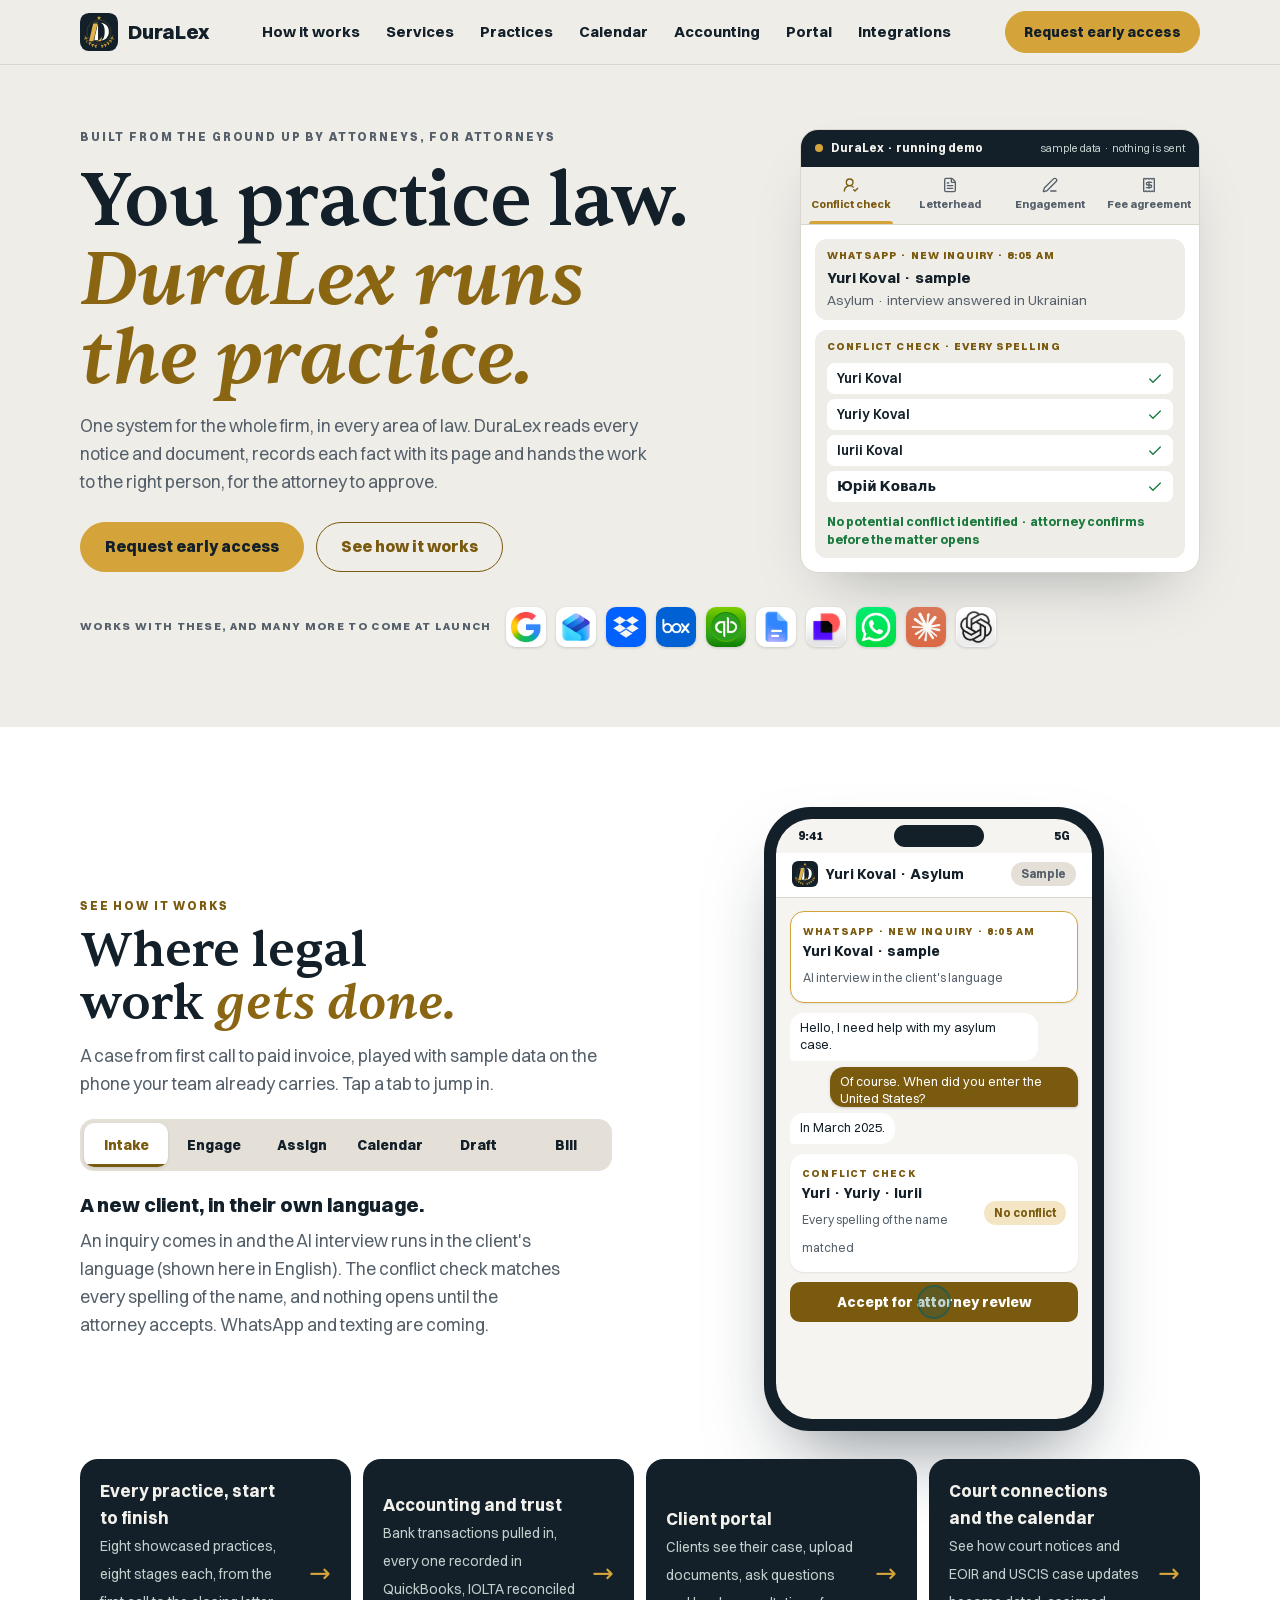
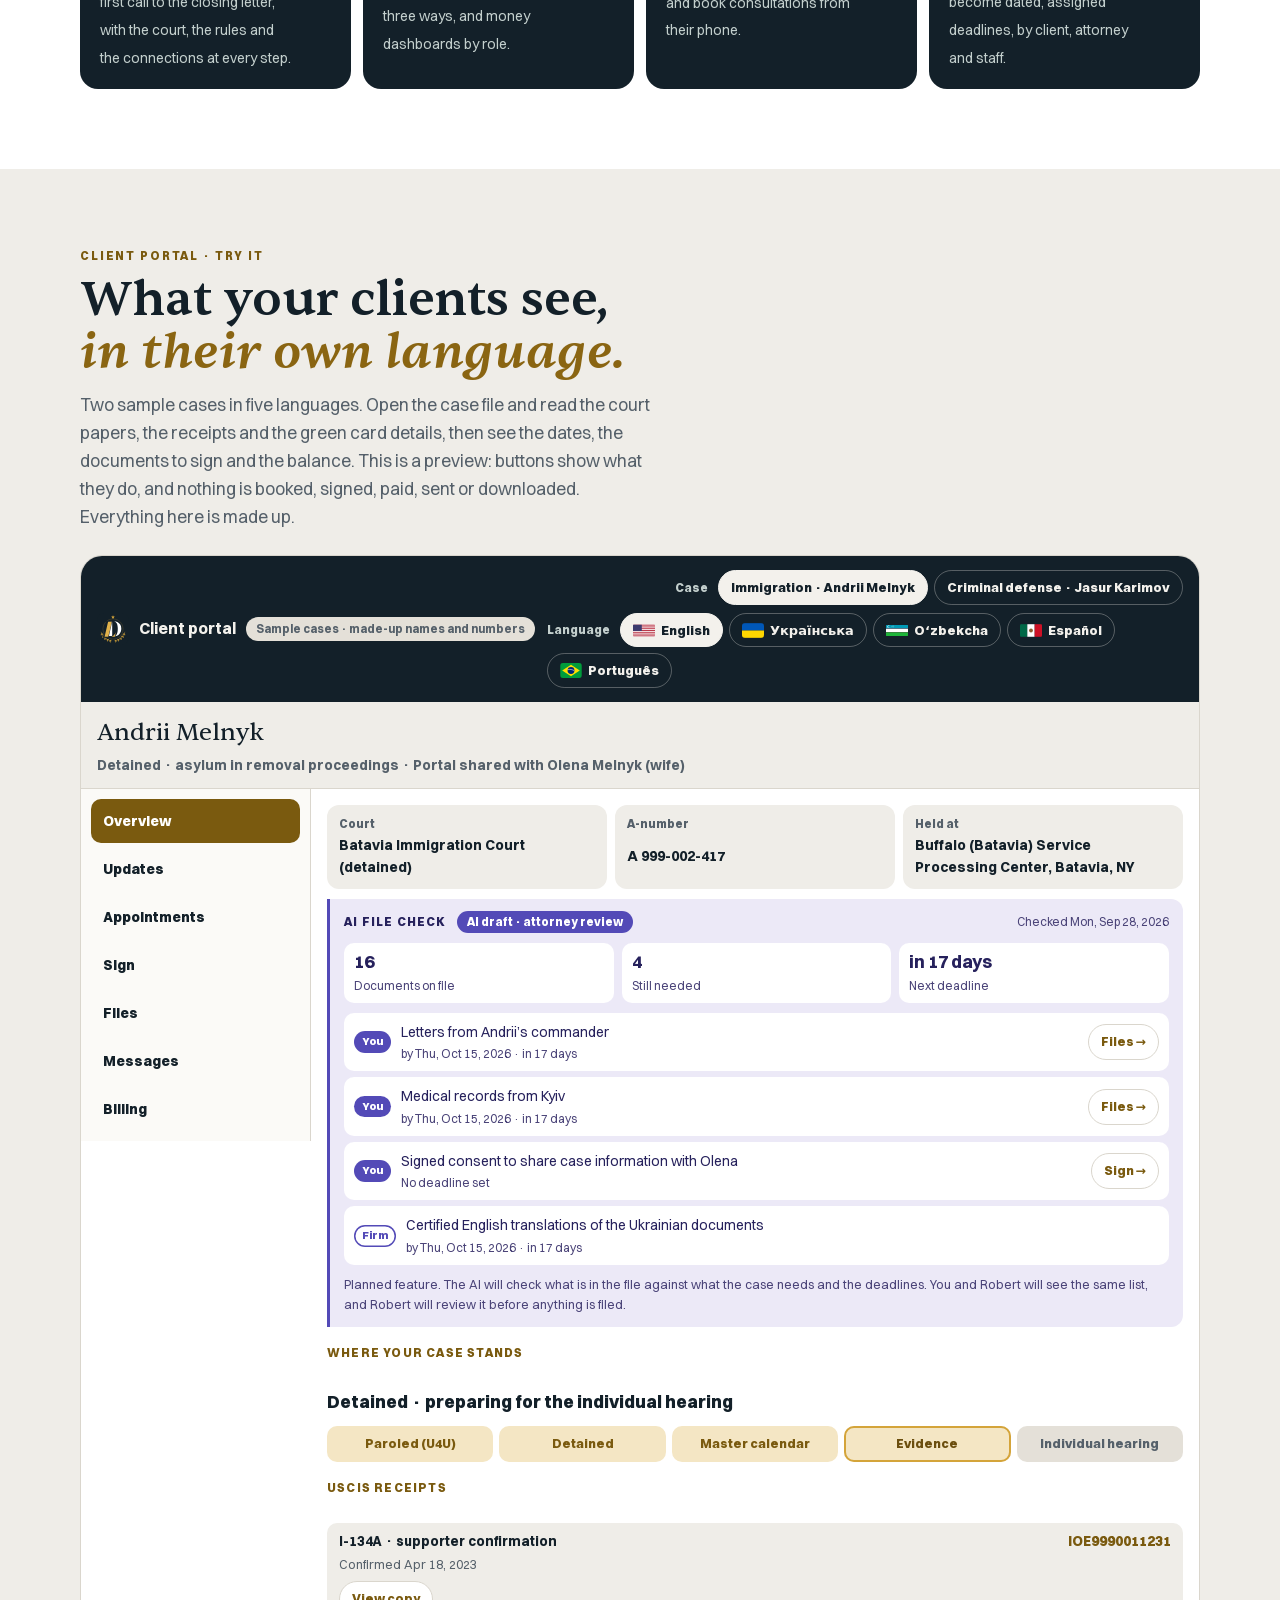
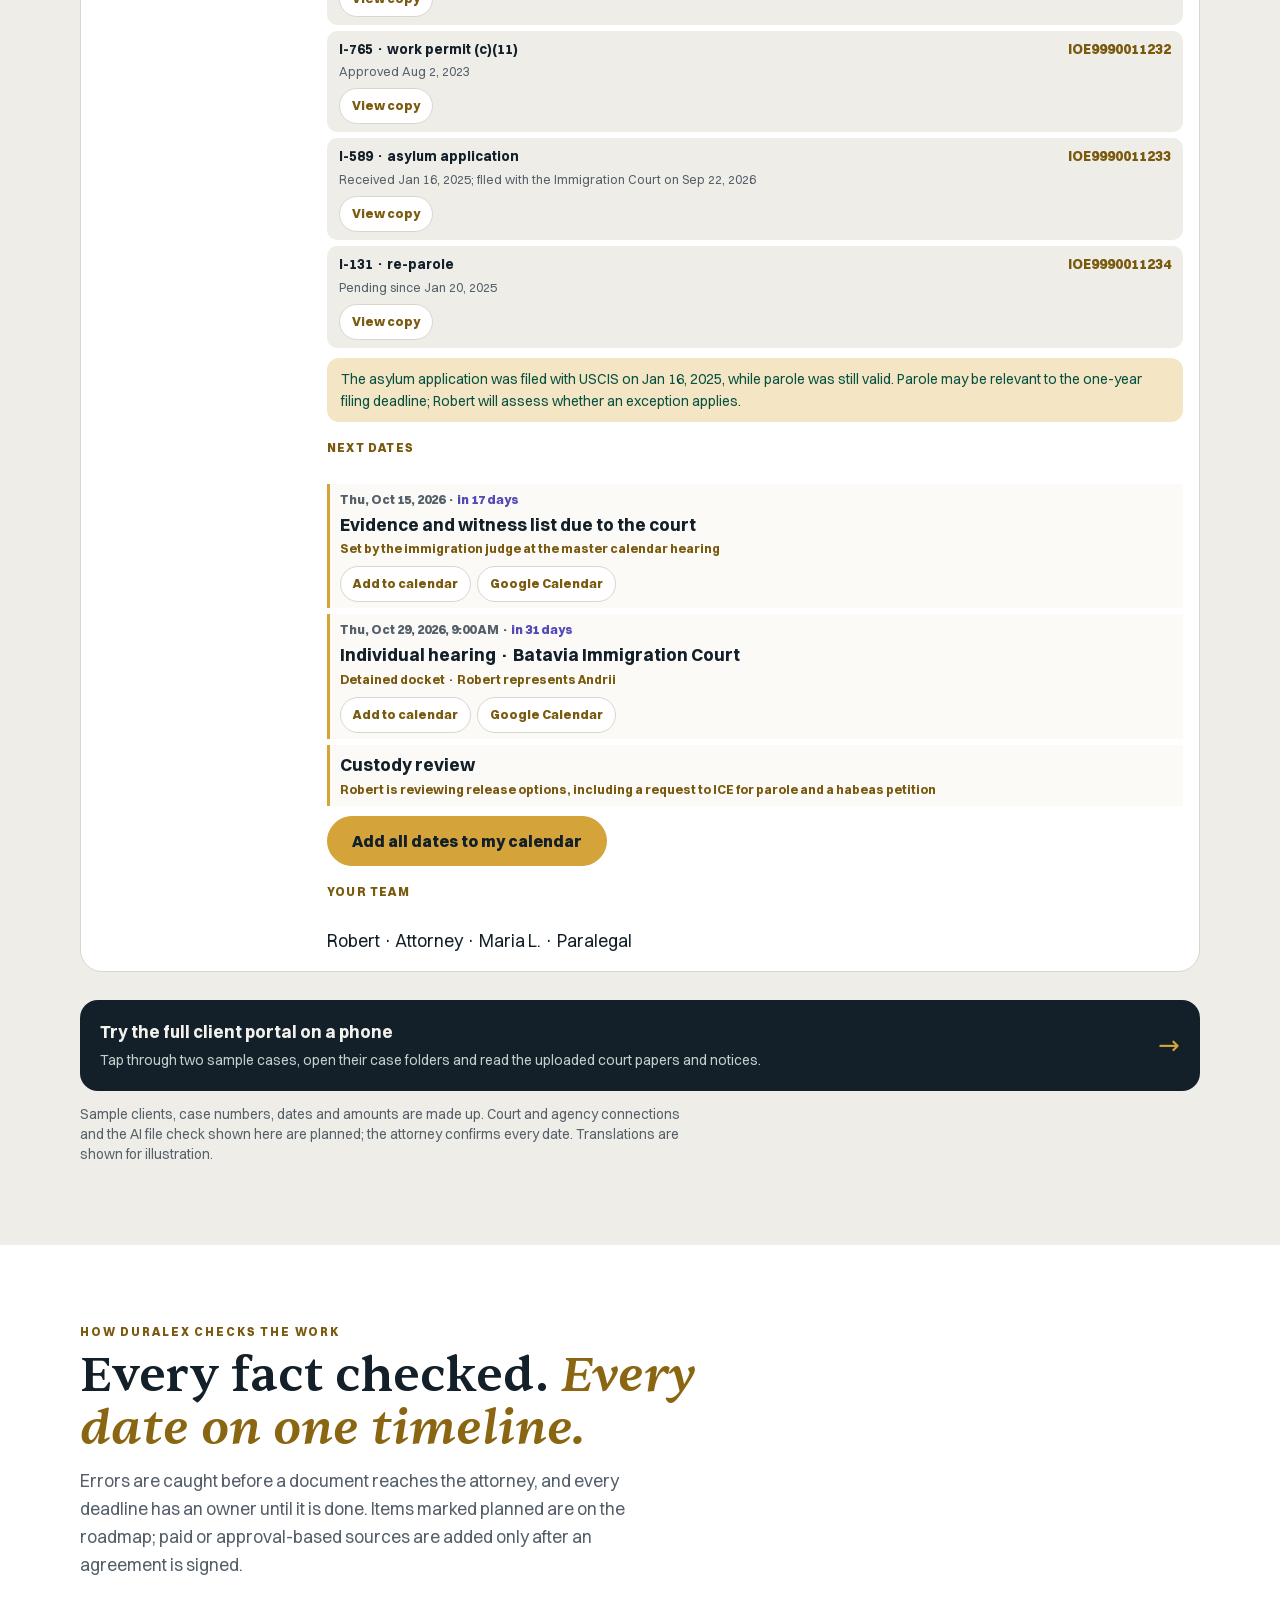
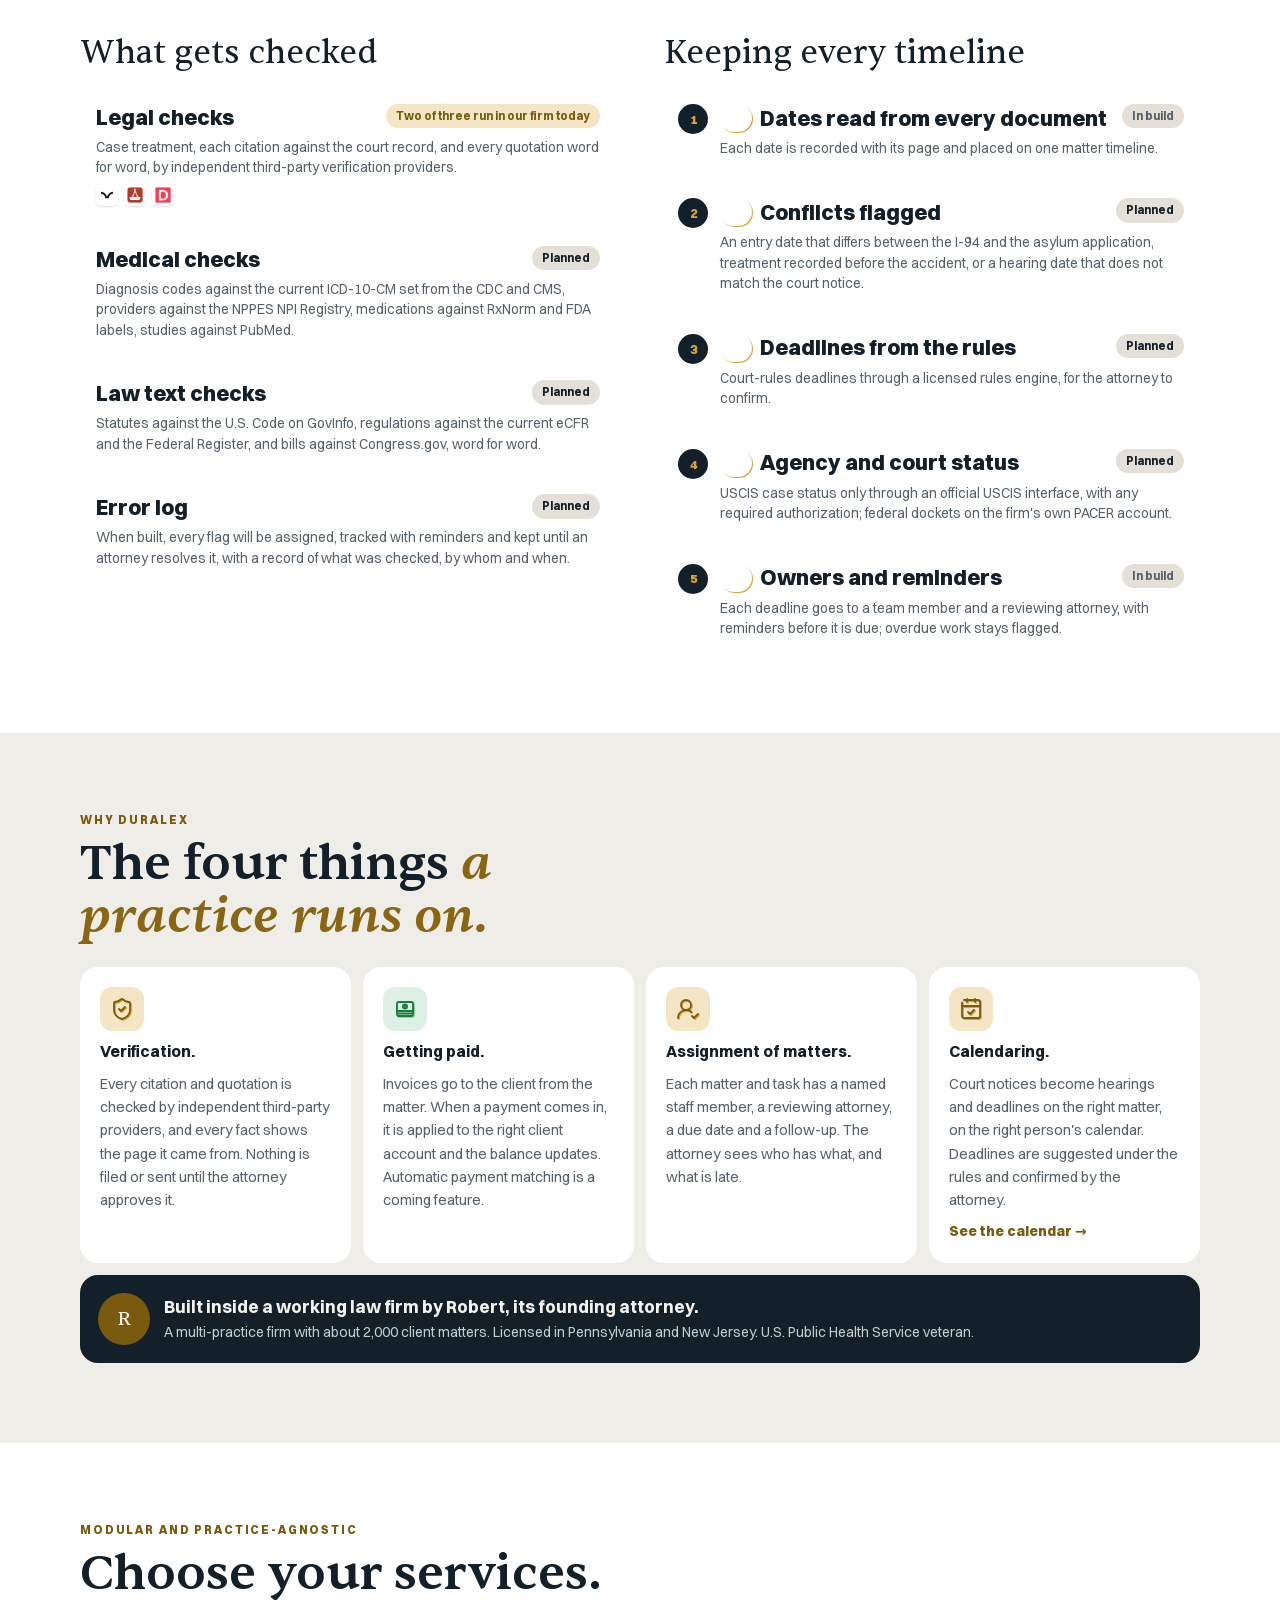
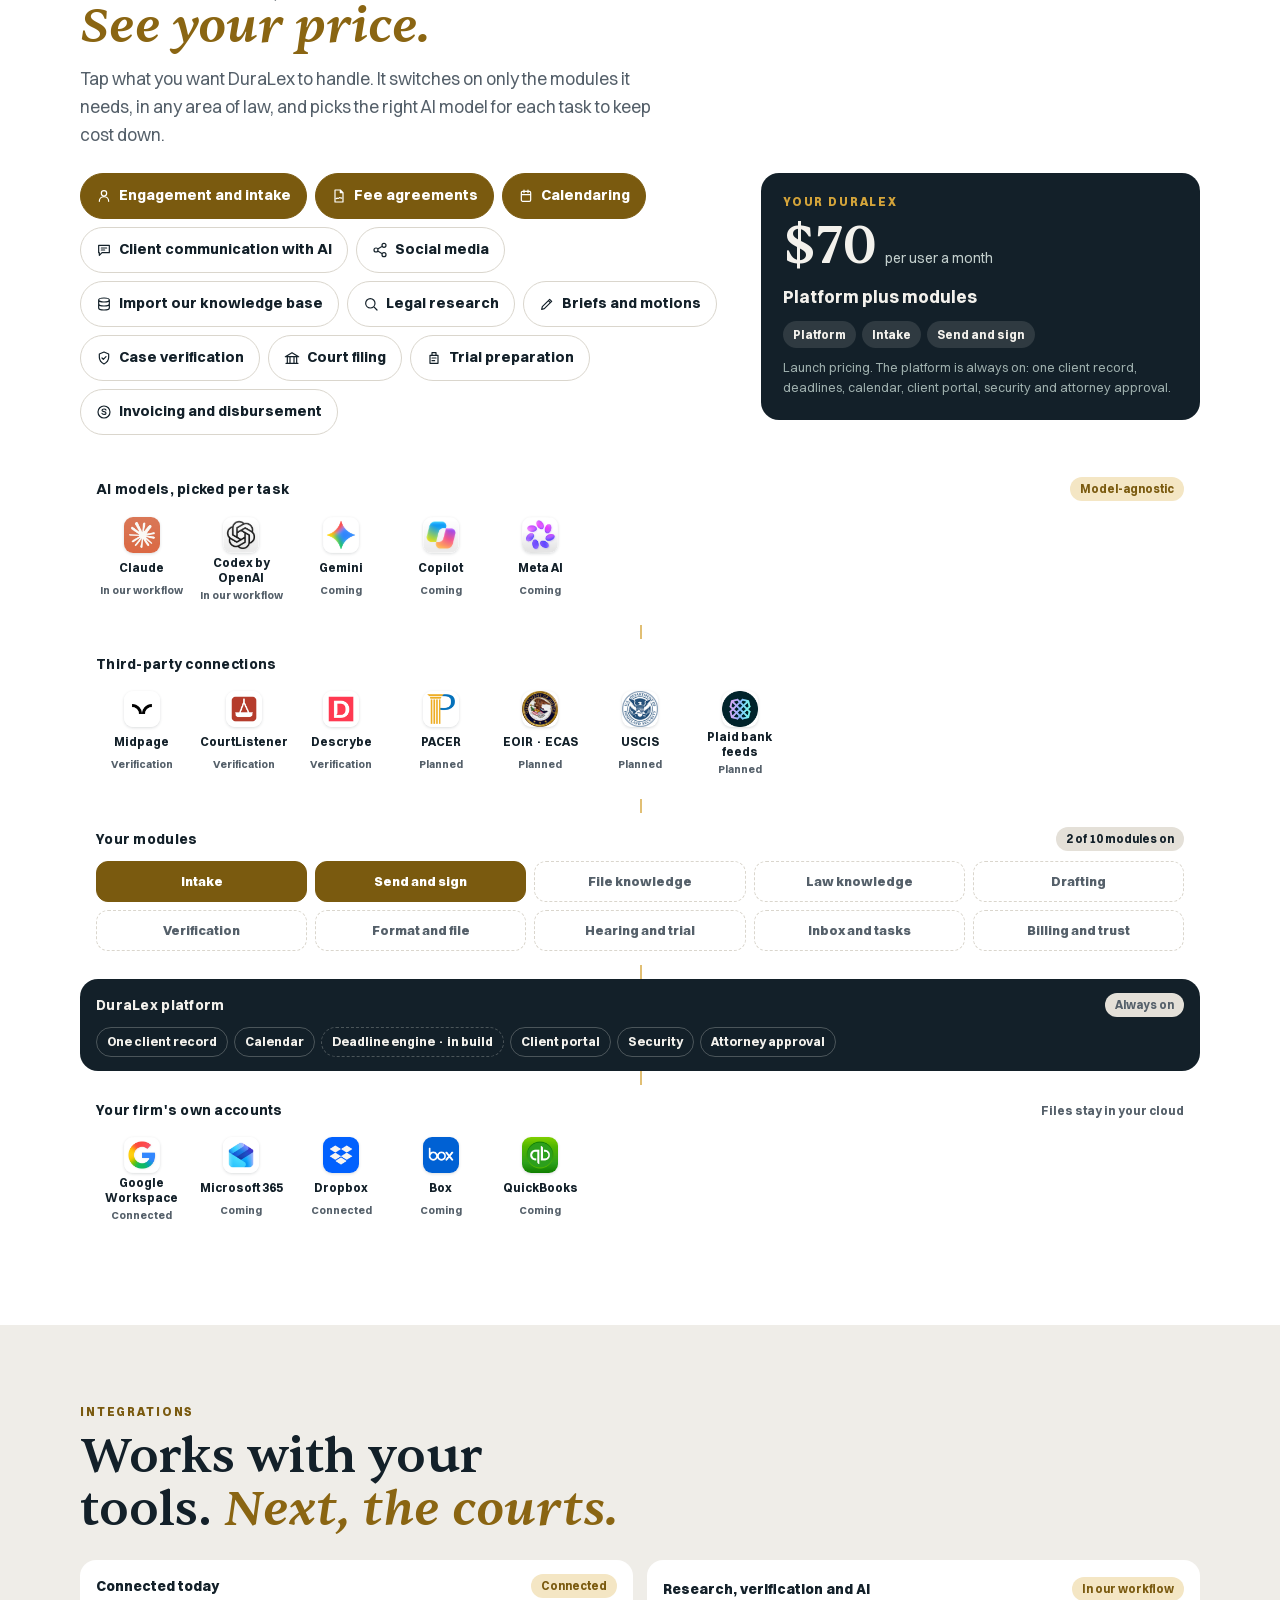
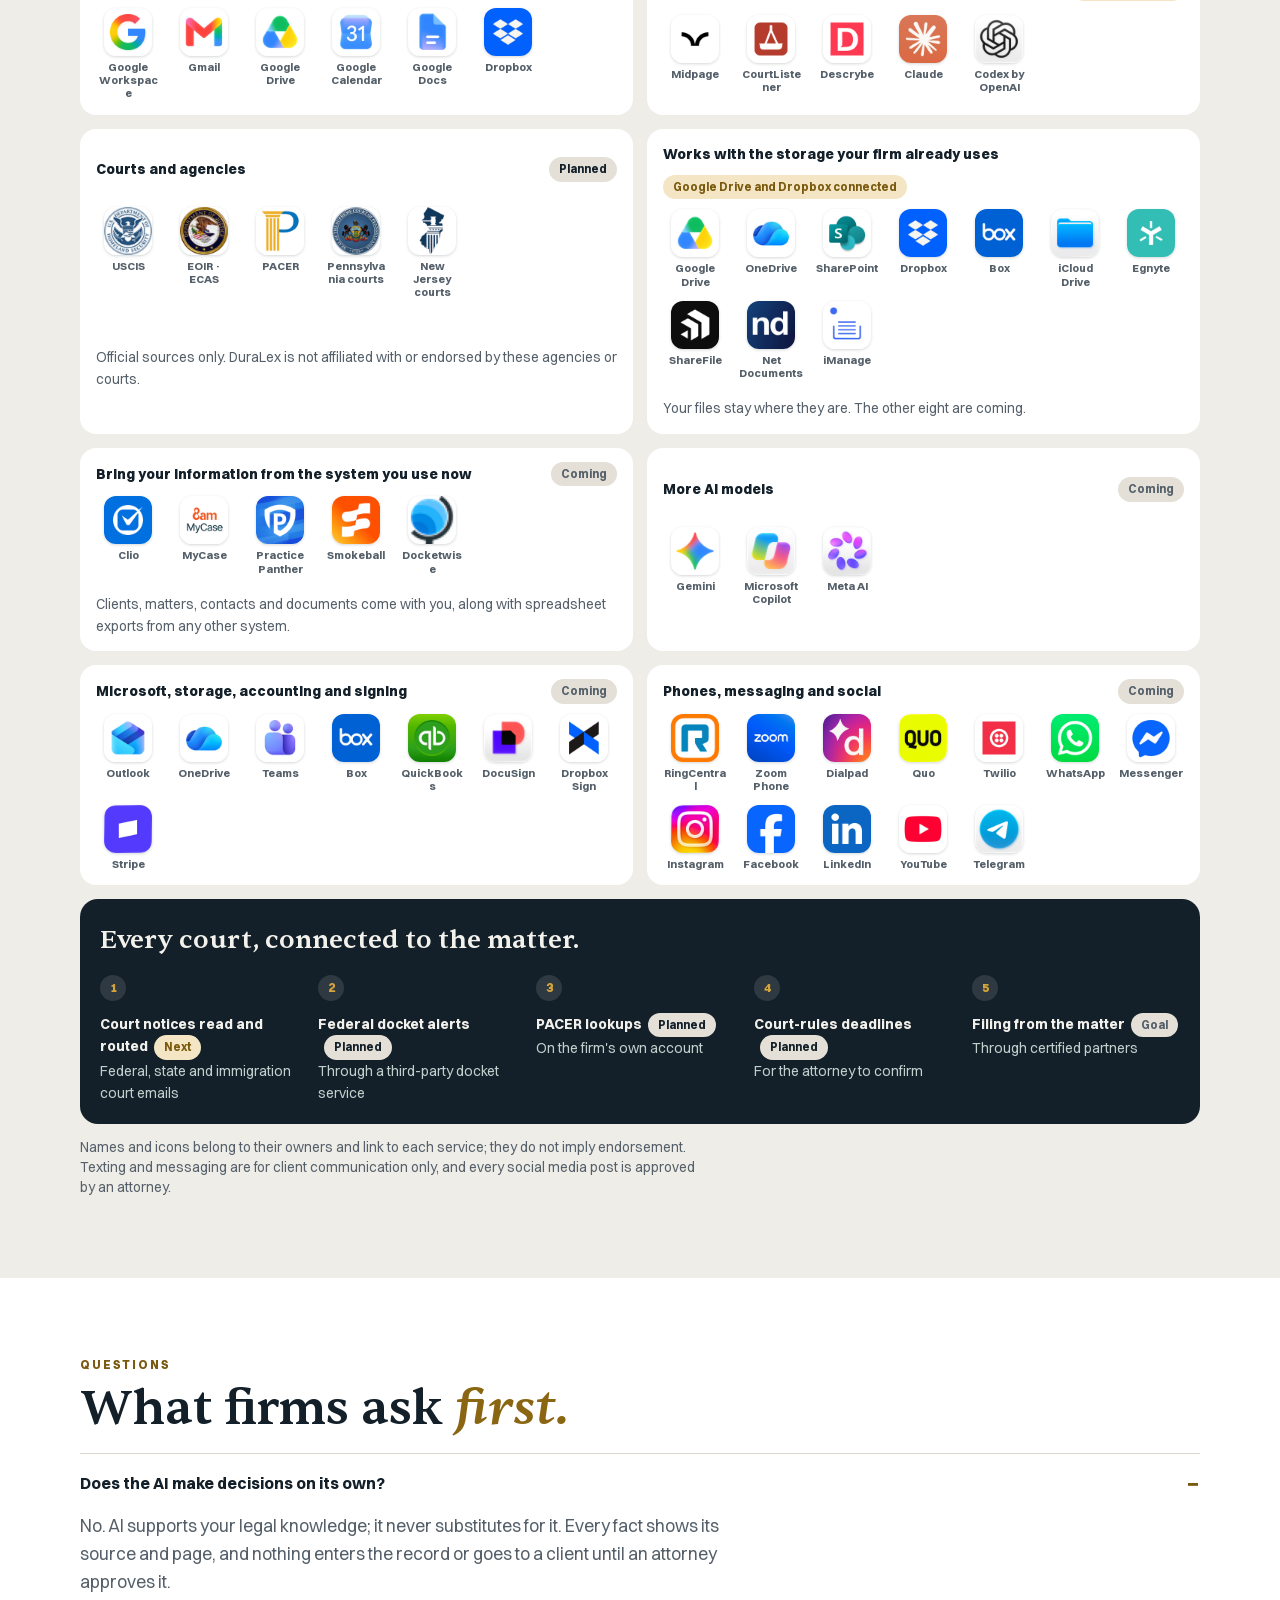
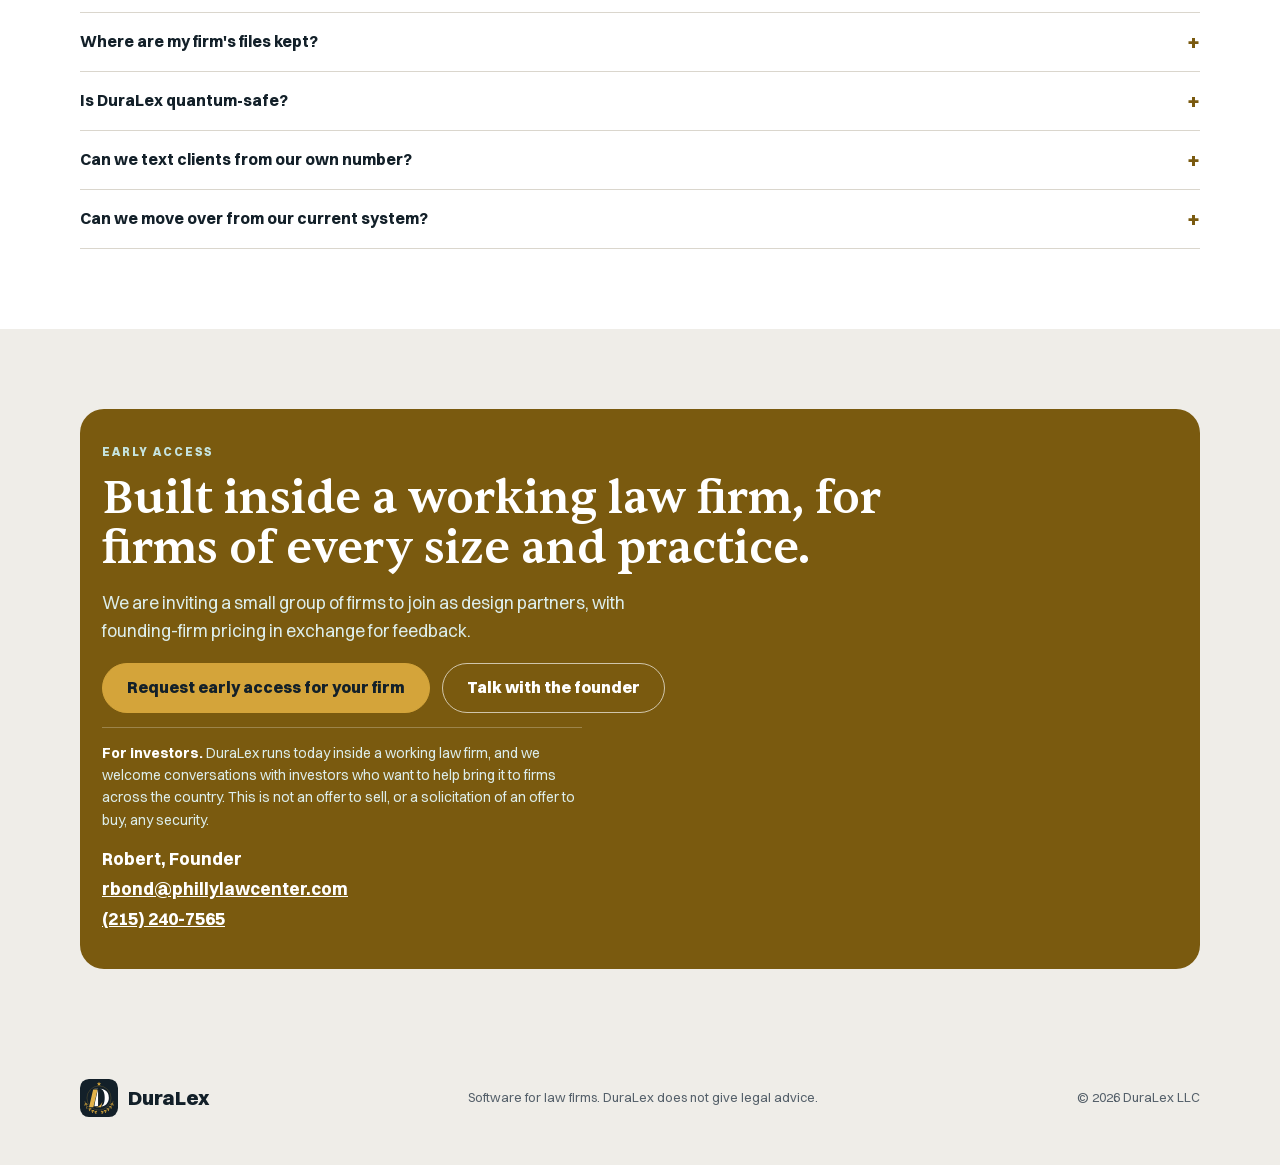
==== index.html @ d1c35690 "Hero demo on phones: full-width card under the buttons; touch-safe pause logic; stable stage height " ====
<!doctype html>
<html lang="en">
<head>
<meta charset="utf-8">
<meta name="viewport" content="width=device-width, initial-scale=1, viewport-fit=cover">
<title>DuraLex · Built by attorneys, for attorneys</title>
<meta name="description" content="DuraLex is a modular, practice-agnostic legal AI suite built from the ground up by attorneys. It reads every notice and document, records each fact with its page and hands the work to the right person, for the attorney to approve.">
<meta name="theme-color" content="#132029">
<meta name="referrer" content="strict-origin-when-cross-origin">
<meta http-equiv="Content-Security-Policy" content="default-src 'self'; base-uri 'self'; object-src 'none'; form-action 'self'; connect-src 'self'; img-src 'self' data:; font-src 'self'; style-src 'self' 'unsafe-inline'; script-src 'self' 'sha256-qOhFsq0QMV2REqNwk5hGH5bZE9SkX6gt6yeyKdYPv+U=' 'sha256-aorP5sosdQ5rgzO6qm4xQWhjtxThdFkmcvMQKpIMk5M='; media-src 'self'">
<link rel="icon" type="image/svg+xml" href="icons/duralex-mark.svg">
<link rel="apple-touch-icon" href="icons/apple-touch-icon.png">
<script>document.documentElement.classList.add("js")</script>
<link rel="stylesheet" href="/site.css">
<link rel="preload" href="/assets/fonts/Sentient-Variable.woff2" as="font" type="font/woff2" crossorigin>
</head>
<body>
<a class="skip" href="#top">Skip to content</a>
<header class="nav">
  <div class="wrap">
    <a class="brand" href="#top"><svg class="logo" aria-hidden="true" xmlns="http://www.w3.org/2000/svg" viewBox="0 0 64 64"><rect width="64" height="64" rx="15" fill="#132029"/><circle cx="32" cy="32" r="20.3" fill="none" stroke="#D4A43A" stroke-width=".6" opacity=".55"/><path d="M8.33 38.34 A24.5 24.5 0 0 0 27.75 56.13" fill="none" stroke="#D4A43A" stroke-width=".7" stroke-linecap="round"/><ellipse cx="11.01" cy="42.05" rx="2.1" ry=".85" transform="rotate(30.5 11.01 42.05)" fill="#D4A43A"/><ellipse cx="8.61" cy="42.99" rx="2.1" ry=".85" transform="rotate(106.5 8.61 42.99)" fill="#D4A43A"/><ellipse cx="13.81" cy="46.51" rx="2.1" ry=".85" transform="rotate(17.5 13.81 46.51)" fill="#D4A43A"/><ellipse cx="11.68" cy="47.97" rx="2.1" ry=".85" transform="rotate(93.5 11.68 47.97)" fill="#D4A43A"/><ellipse cx="17.54" cy="50.23" rx="2.1" ry=".85" transform="rotate(4.5 17.54 50.23)" fill="#D4A43A"/><ellipse cx="15.79" cy="52.13" rx="2.1" ry=".85" transform="rotate(80.5 15.79 52.13)" fill="#D4A43A"/><ellipse cx="22.01" cy="53.01" rx="2.1" ry=".85" transform="rotate(-8.5 22.01 53.01)" fill="#D4A43A"/><ellipse cx="20.74" cy="55.26" rx="2.1" ry=".85" transform="rotate(67.5 20.74 55.26)" fill="#D4A43A"/><ellipse cx="27.00" cy="54.72" rx="2.1" ry=".85" transform="rotate(-21.5 27.00 54.72)" fill="#D4A43A"/><ellipse cx="26.26" cy="57.20" rx="2.1" ry=".85" transform="rotate(54.5 26.26 57.20)" fill="#D4A43A"/><path d="M55.67 38.34 A24.5 24.5 0 0 1 36.25 56.13" fill="none" stroke="#D4A43A" stroke-width=".7" stroke-linecap="round"/><ellipse cx="55.39" cy="42.99" rx="2.1" ry=".85" transform="rotate(73.5 55.39 42.99)" fill="#D4A43A"/><ellipse cx="52.99" cy="42.05" rx="2.1" ry=".85" transform="rotate(149.5 52.99 42.05)" fill="#D4A43A"/><ellipse cx="52.32" cy="47.97" rx="2.1" ry=".85" transform="rotate(86.5 52.32 47.97)" fill="#D4A43A"/><ellipse cx="50.19" cy="46.51" rx="2.1" ry=".85" transform="rotate(162.5 50.19 46.51)" fill="#D4A43A"/><ellipse cx="48.21" cy="52.13" rx="2.1" ry=".85" transform="rotate(99.5 48.21 52.13)" fill="#D4A43A"/><ellipse cx="46.46" cy="50.23" rx="2.1" ry=".85" transform="rotate(175.5 46.46 50.23)" fill="#D4A43A"/><ellipse cx="43.26" cy="55.26" rx="2.1" ry=".85" transform="rotate(112.5 43.26 55.26)" fill="#D4A43A"/><ellipse cx="41.99" cy="53.01" rx="2.1" ry=".85" transform="rotate(188.5 41.99 53.01)" fill="#D4A43A"/><ellipse cx="37.74" cy="57.20" rx="2.1" ry=".85" transform="rotate(125.5 37.74 57.20)" fill="#D4A43A"/><ellipse cx="37.00" cy="54.72" rx="2.1" ry=".85" transform="rotate(201.5 37.00 54.72)" fill="#D4A43A"/><path d="M32 4.6l1.05 2.35 2.55.2-1.95 1.65.6 2.5L32 10l-2.25 1.3.6-2.5-1.95-1.65 2.55-.2z" fill="#D4A43A"/><g transform="translate(20.60 16.5)"><path d="M12.795696040868455 0.0Q17.549999999999997 0.0 20.953239436619718 1.8900000000000006Q24.35647887323944 3.780000000000001 26.17823943661972 7.16Q28.0 10.54 28.0 15.0Q28.0 18.35 26.91 21.1Q25.82 23.85 23.81 25.845Q21.799999999999997 27.84 19.004999999999995 28.92Q16.209999999999997 30.0 12.790000000000001 30.0H0.0V29.92H3.59V0.0799999999999983H0.0V0.0ZM9.8 29.92H12.790000000000001Q15.1 29.92 16.675 28.71Q18.25 27.5 19.2 25.415Q20.15 23.33 20.57 20.64Q20.99 17.95 20.99 14.99Q20.99 12.04 20.515 9.357210065645512Q20.04 6.674420131291026 19.049999999999997 4.587210065645513Q18.06 2.5 16.509999999999998 1.2899999999999991Q14.96 0.0799999999999983 12.790000000000001 0.0799999999999983H9.8Z" fill="#FFFFFF"/></g><g transform="translate(11.80 17.5)"><path d="M3.4 30.0 10.36 0.0H17.67357421875L10.713574218749999 30.0ZM0.0 30.0V29.92H13.74639892578125Q16.88639892578125 29.92 19.21219543457031 28.75Q21.537991943359376 27.58 23.15018737792969 25.56Q24.7623828125 23.54 25.78157958984375 21.0H25.86157958984375L23.78157958984375 30.0ZM6.760000000000001 0.0799999999999983V0.0H21.27357421875V0.0799999999999983Z" fill="#E2B24A" stroke="#132029" stroke-width="1.6" paint-order="stroke" stroke-linejoin="round"/></g></svg><b>DuraLex</b></a>
    <nav class="links" aria-label="Main"><a href="#how">How it works</a><a href="#services">Services</a><a href="/practices/">Practices</a><a href="/calendar/">Calendar</a><a href="/accounting/">Accounting</a><a href="/portal/">Portal</a><a href="#integrations">Integrations</a></nav>
    <a class="btn solid" href="#access">Request early access</a>
    <button class="menubtn" type="button" id="openMenu" aria-label="Open menu" aria-expanded="false" aria-controls="drawer"><svg width="20" height="20" viewBox="0 0 24 24" fill="none" stroke="currentColor" stroke-width="1.8" stroke-linecap="round" stroke-linejoin="round" aria-hidden="true"><path d="M4 5h16"/> <path d="M4 12h16"/> <path d="M4 19h16"/></svg></button>
  </div>
</header>
<div class="drawer" id="drawer" hidden>
  <div style="display:flex;justify-content:space-between;align-items:center"><span class="brand" style="color:var(--ondark)"><svg class="logo" aria-hidden="true" xmlns="http://www.w3.org/2000/svg" viewBox="0 0 64 64"><rect width="64" height="64" rx="15" fill="#132029"/><circle cx="32" cy="32" r="20.3" fill="none" stroke="#D4A43A" stroke-width=".6" opacity=".55"/><path d="M8.33 38.34 A24.5 24.5 0 0 0 27.75 56.13" fill="none" stroke="#D4A43A" stroke-width=".7" stroke-linecap="round"/><ellipse cx="11.01" cy="42.05" rx="2.1" ry=".85" transform="rotate(30.5 11.01 42.05)" fill="#D4A43A"/><ellipse cx="8.61" cy="42.99" rx="2.1" ry=".85" transform="rotate(106.5 8.61 42.99)" fill="#D4A43A"/><ellipse cx="13.81" cy="46.51" rx="2.1" ry=".85" transform="rotate(17.5 13.81 46.51)" fill="#D4A43A"/><ellipse cx="11.68" cy="47.97" rx="2.1" ry=".85" transform="rotate(93.5 11.68 47.97)" fill="#D4A43A"/><ellipse cx="17.54" cy="50.23" rx="2.1" ry=".85" transform="rotate(4.5 17.54 50.23)" fill="#D4A43A"/><ellipse cx="15.79" cy="52.13" rx="2.1" ry=".85" transform="rotate(80.5 15.79 52.13)" fill="#D4A43A"/><ellipse cx="22.01" cy="53.01" rx="2.1" ry=".85" transform="rotate(-8.5 22.01 53.01)" fill="#D4A43A"/><ellipse cx="20.74" cy="55.26" rx="2.1" ry=".85" transform="rotate(67.5 20.74 55.26)" fill="#D4A43A"/><ellipse cx="27.00" cy="54.72" rx="2.1" ry=".85" transform="rotate(-21.5 27.00 54.72)" fill="#D4A43A"/><ellipse cx="26.26" cy="57.20" rx="2.1" ry=".85" transform="rotate(54.5 26.26 57.20)" fill="#D4A43A"/><path d="M55.67 38.34 A24.5 24.5 0 0 1 36.25 56.13" fill="none" stroke="#D4A43A" stroke-width=".7" stroke-linecap="round"/><ellipse cx="55.39" cy="42.99" rx="2.1" ry=".85" transform="rotate(73.5 55.39 42.99)" fill="#D4A43A"/><ellipse cx="52.99" cy="42.05" rx="2.1" ry=".85" transform="rotate(149.5 52.99 42.05)" fill="#D4A43A"/><ellipse cx="52.32" cy="47.97" rx="2.1" ry=".85" transform="rotate(86.5 52.32 47.97)" fill="#D4A43A"/><ellipse cx="50.19" cy="46.51" rx="2.1" ry=".85" transform="rotate(162.5 50.19 46.51)" fill="#D4A43A"/><ellipse cx="48.21" cy="52.13" rx="2.1" ry=".85" transform="rotate(99.5 48.21 52.13)" fill="#D4A43A"/><ellipse cx="46.46" cy="50.23" rx="2.1" ry=".85" transform="rotate(175.5 46.46 50.23)" fill="#D4A43A"/><ellipse cx="43.26" cy="55.26" rx="2.1" ry=".85" transform="rotate(112.5 43.26 55.26)" fill="#D4A43A"/><ellipse cx="41.99" cy="53.01" rx="2.1" ry=".85" transform="rotate(188.5 41.99 53.01)" fill="#D4A43A"/><ellipse cx="37.74" cy="57.20" rx="2.1" ry=".85" transform="rotate(125.5 37.74 57.20)" fill="#D4A43A"/><ellipse cx="37.00" cy="54.72" rx="2.1" ry=".85" transform="rotate(201.5 37.00 54.72)" fill="#D4A43A"/><path d="M32 4.6l1.05 2.35 2.55.2-1.95 1.65.6 2.5L32 10l-2.25 1.3.6-2.5-1.95-1.65 2.55-.2z" fill="#D4A43A"/><g transform="translate(20.60 16.5)"><path d="M12.795696040868455 0.0Q17.549999999999997 0.0 20.953239436619718 1.8900000000000006Q24.35647887323944 3.780000000000001 26.17823943661972 7.16Q28.0 10.54 28.0 15.0Q28.0 18.35 26.91 21.1Q25.82 23.85 23.81 25.845Q21.799999999999997 27.84 19.004999999999995 28.92Q16.209999999999997 30.0 12.790000000000001 30.0H0.0V29.92H3.59V0.0799999999999983H0.0V0.0ZM9.8 29.92H12.790000000000001Q15.1 29.92 16.675 28.71Q18.25 27.5 19.2 25.415Q20.15 23.33 20.57 20.64Q20.99 17.95 20.99 14.99Q20.99 12.04 20.515 9.357210065645512Q20.04 6.674420131291026 19.049999999999997 4.587210065645513Q18.06 2.5 16.509999999999998 1.2899999999999991Q14.96 0.0799999999999983 12.790000000000001 0.0799999999999983H9.8Z" fill="#FFFFFF"/></g><g transform="translate(11.80 17.5)"><path d="M3.4 30.0 10.36 0.0H17.67357421875L10.713574218749999 30.0ZM0.0 30.0V29.92H13.74639892578125Q16.88639892578125 29.92 19.21219543457031 28.75Q21.537991943359376 27.58 23.15018737792969 25.56Q24.7623828125 23.54 25.78157958984375 21.0H25.86157958984375L23.78157958984375 30.0ZM6.760000000000001 0.0799999999999983V0.0H21.27357421875V0.0799999999999983Z" fill="#E2B24A" stroke="#132029" stroke-width="1.6" paint-order="stroke" stroke-linejoin="round"/></g></svg><b>DuraLex</b></span><button class="menubtn" type="button" id="closeMenu" aria-label="Close menu" style="background:transparent;color:var(--ondark);border-color:rgba(243,241,236,.3)"><svg width="20" height="20" viewBox="0 0 24 24" fill="none" stroke="currentColor" stroke-width="1.8" stroke-linecap="round" stroke-linejoin="round" aria-hidden="true"><path d="M18 6 6 18"/> <path d="m6 6 12 12"/></svg></button></div>
  <nav aria-label="Menu"><a href="#how">How it works</a><a href="#services">Services</a><a href="/practices/">Practices</a><a href="#why">Why DuraLex</a><a href="/calendar/">Calendar</a><a href="/accounting/">Accounting</a><a href="/portal/">Client portal</a><a href="#integrations">Integrations</a><a href="#faq">Questions</a><a href="#access">For investors</a></nav>
  <a class="btn" href="#access" style="background:var(--gold);border-color:var(--gold);color:var(--navy)">Request early access</a>
</div>

<main id="top">
<section class="hero">
  <div class="wrap">
    <div class="eyebrow" style="color:var(--muted)">Built from the ground up by attorneys, for attorneys</div>
    <h1>You practice law. <em>DuraLex runs the practice.</em></h1>
    <p class="sub">One system for the whole firm, in every area of law. DuraLex reads every notice and document, records each fact with its page and hands the work to the right person, for the attorney to approve.</p>
    <div class="ctas"><a class="btn solid" href="#access">Request early access</a><a class="btn line" href="#how">See how it works</a></div>
    <aside class="hero-demo" id="heroDemo" data-stage="0" aria-label="Running demonstration with sample data">
      <div class="hd-bar"><span class="hd-dot"></span><b>DuraLex · running demo</b><span class="hd-note">sample data · nothing is sent</span></div>
      <div class="hd-tabs" role="tablist" aria-label="Demo stages">
        <button type="button" role="tab" id="hdTab0" aria-selected="true" aria-controls="hdPane0" data-s="0"><svg class="" viewBox="0 0 24 24" width="16" height="16" fill="none" stroke="currentColor" stroke-width="2" stroke-linecap="round" stroke-linejoin="round" aria-hidden="true"><path d="M2 21a8 8 0 0 1 13.292-6"/> <circle cx="10" cy="8" r="5"/> <path d="m16 19 2 2 4-4"/></svg><span>Conflict check</span><i class="hd-prog"></i></button>
        <button type="button" role="tab" id="hdTab1" aria-selected="false" aria-controls="hdPane1" data-s="1" tabindex="-1"><svg class="" viewBox="0 0 24 24" width="16" height="16" fill="none" stroke="currentColor" stroke-width="2" stroke-linecap="round" stroke-linejoin="round" aria-hidden="true"><path d="M6 22a2 2 0 0 1-2-2V4a2 2 0 0 1 2-2h8a2.4 2.4 0 0 1 1.704.706l3.588 3.588A2.4 2.4 0 0 1 20 8v12a2 2 0 0 1-2 2z"/> <path d="M14 2v5a1 1 0 0 0 1 1h5"/> <path d="M10 9H8"/> <path d="M16 13H8"/> <path d="M16 17H8"/></svg><span>Letterhead</span><i class="hd-prog"></i></button>
        <button type="button" role="tab" id="hdTab2" aria-selected="false" aria-controls="hdPane2" data-s="2" tabindex="-1"><svg class="" viewBox="0 0 24 24" width="16" height="16" fill="none" stroke="currentColor" stroke-width="2" stroke-linecap="round" stroke-linejoin="round" aria-hidden="true"><path d="M13 21h8"/> <path d="M21.174 6.812a1 1 0 0 0-3.986-3.987L3.842 16.174a2 2 0 0 0-.5.83l-1.321 4.352a.5.5 0 0 0 .623.622l4.353-1.32a2 2 0 0 0 .83-.497z"/></svg><span>Engagement</span><i class="hd-prog"></i></button>
        <button type="button" role="tab" id="hdTab3" aria-selected="false" aria-controls="hdPane3" data-s="3" tabindex="-1"><svg class="" viewBox="0 0 24 24" width="16" height="16" fill="none" stroke="currentColor" stroke-width="2" stroke-linecap="round" stroke-linejoin="round" aria-hidden="true"><path d="M12 17V7"/> <path d="M16 8h-6a2 2 0 0 0 0 4h4a2 2 0 0 1 0 4H8"/> <path d="M4 3a1 1 0 0 1 1-1 1.3 1.3 0 0 1 .7.2l.933.6a1.3 1.3 0 0 0 1.4 0l.934-.6a1.3 1.3 0 0 1 1.4 0l.933.6a1.3 1.3 0 0 0 1.4 0l.933-.6a1.3 1.3 0 0 1 1.4 0l.934.6a1.3 1.3 0 0 0 1.4 0l.933-.6A1.3 1.3 0 0 1 19 2a1 1 0 0 1 1 1v18a1 1 0 0 1-1 1 1.3 1.3 0 0 1-.7-.2l-.933-.6a1.3 1.3 0 0 0-1.4 0l-.934.6a1.3 1.3 0 0 1-1.4 0l-.933-.6a1.3 1.3 0 0 0-1.4 0l-.933.6a1.3 1.3 0 0 1-1.4 0l-.934-.6a1.3 1.3 0 0 0-1.4 0l-.933.6a1.3 1.3 0 0 1-.7.2 1 1 0 0 1-1-1z"/></svg><span>Fee agreement</span><i class="hd-prog"></i></button>
      </div>
      <div class="hd-stage">
        <div class="hd-pane on" id="hdPane0" role="tabpanel" aria-labelledby="hdTab0">
          <div class="hd-card"><small>WhatsApp · new inquiry · 8:05 AM</small><b>Yuri Koval · sample</b><span>Asylum · interview answered in Ukrainian</span></div>
          <div class="hd-card"><small>Conflict check · every spelling</small>
            <ul class="hd-list"><li style="--i:0"><span>Yuri Koval</span><svg class="hk" viewBox="0 0 24 24" width="16" height="16" fill="none" stroke="currentColor" stroke-width="2" stroke-linecap="round" stroke-linejoin="round" aria-hidden="true"><path d="M20 6 9 17l-5-5"/></svg></li><li style="--i:1"><span>Yuriy Koval</span><svg class="hk" viewBox="0 0 24 24" width="16" height="16" fill="none" stroke="currentColor" stroke-width="2" stroke-linecap="round" stroke-linejoin="round" aria-hidden="true"><path d="M20 6 9 17l-5-5"/></svg></li><li style="--i:2"><span>Iurii Koval</span><svg class="hk" viewBox="0 0 24 24" width="16" height="16" fill="none" stroke="currentColor" stroke-width="2" stroke-linecap="round" stroke-linejoin="round" aria-hidden="true"><path d="M20 6 9 17l-5-5"/></svg></li><li style="--i:3"><span lang="uk">Юрій Коваль</span><svg class="hk" viewBox="0 0 24 24" width="16" height="16" fill="none" stroke="currentColor" stroke-width="2" stroke-linecap="round" stroke-linejoin="round" aria-hidden="true"><path d="M20 6 9 17l-5-5"/></svg></li></ul>
            <em class="hd-result">No potential conflict identified · attorney confirms before the matter opens</em></div>
        </div>
        <div class="hd-pane" id="hdPane1" role="tabpanel" aria-labelledby="hdTab1" hidden>
          <div class="hd-sheet"><img src="/letterhead.jpg" alt="" width="1778" height="319"><div class="hd-lines"><i style="--i:0;--w:38%"></i><i style="--i:1;--w:92%"></i><i style="--i:2;--w:86%"></i><i style="--i:3;--w:74%"></i><i style="--i:4;--w:88%"></i><i style="--i:5;--w:52%"></i></div><span class="hd-stamp">Drafted on the firm's own letterhead</span></div>
        </div>
        <div class="hd-pane" id="hdPane2" role="tabpanel" aria-labelledby="hdTab2" hidden>
          <div class="hd-sheet doc"><b>Engagement Agreement</b><div class="hd-lines"><i style="--i:0;--w:96%"></i><i style="--i:1;--w:90%"></i><i style="--i:2;--w:94%"></i><i style="--i:3;--w:88%"></i><i style="--i:4;--w:60%"></i></div>
            <svg class="hd-sig" viewBox="0 0 160 40" aria-hidden="true"><path d="M4 30c10-22 18-22 22-6 3 12 8 12 14-2 4-10 8-10 12 2 3 10 8 10 14-4 5-12 10-12 14 0 3 8 7 8 12 0 5-10 12-10 18 0 4 6 10 6 16-2" fill="none" stroke="#132029" stroke-width="1.8" stroke-linecap="round"/></svg>
            <span class="hd-stamp">Signed by the client · Google Docs eSignature in our firm’s workflow</span></div>
        </div>
        <div class="hd-pane" id="hdPane3" role="tabpanel" aria-labelledby="hdTab3" hidden>
          <div class="hd-card"><small>Fee agreement · flat fee</small>
            <table class="hd-fee"><tr style="--i:0"><td>Flat fee</td><td><span class="hd-num" data-n="3500">$0</span></td></tr><tr style="--i:1"><td>Deposit to trust (IOLTA)</td><td><span class="hd-num" data-n="1250">$0</span></td></tr><tr style="--i:2"><td>Two installments of</td><td><span class="hd-num" data-n="1125">$0</span></td></tr></table>
            <em class="hd-result">Sample deposit record · trust-ledger integration planned · the invoice goes out from the matter</em></div>
        </div>
      </div>
    </aside>
    <div class="works"><span>Works with these, and many more to come at launch</span><div class="strip"><img class="ai" src="icons/google.png" alt="Google" title="Google" width="40" height="40"><img class="ai" src="icons/outlook.png" alt="Microsoft Outlook" title="Microsoft Outlook" width="40" height="40"><img class="ai" src="icons/dropbox.png" alt="Dropbox" title="Dropbox" width="40" height="40"><img class="ai" src="icons/box.png" alt="Box" title="Box" width="40" height="40"><img class="ai" src="icons/quickbooks.png" alt="QuickBooks" title="QuickBooks" width="40" height="40"><img class="ai" src="icons/gdocs.png" alt="Google Docs" title="Google Docs" width="40" height="40"><img class="ai" src="icons/docusign.png" alt="DocuSign" title="DocuSign" width="40" height="40"><img class="ai" src="icons/whatsapp.png" alt="WhatsApp" title="WhatsApp" width="40" height="40"><img class="ai" src="icons/claude.png" alt="Claude" title="Claude" width="40" height="40"><img class="ai" src="icons/chatgpt.png" alt="OpenAI" title="OpenAI" width="40" height="40"></div></div>
  </div>
</section>

<section id="how" class="white">
  <div class="wrap how">
    <div class="reveal">
      <div class="eyebrow">See how it works</div>
      <h2 class="h2">Where legal work <em>gets done.</em></h2>
      <p class="sub">A case from first call to paid invoice, played with sample data on the phone your team already carries. Tap a tab to jump in.</p>
      <div class="seg" role="tablist" aria-label="Demonstrations">
        <button id="demo-tab-0" role="tab" type="button" aria-selected="true" aria-controls="demo-panel-0" tabindex="0" data-i="0">Intake<i class="bar"></i></button>
        <button id="demo-tab-1" role="tab" type="button" aria-selected="false" aria-controls="demo-panel-1" tabindex="-1" data-i="1">Engage<i class="bar"></i></button>
        <button id="demo-tab-2" role="tab" type="button" aria-selected="false" aria-controls="demo-panel-2" tabindex="-1" data-i="2">Assign<i class="bar"></i></button>
        <button id="demo-tab-5" role="tab" type="button" aria-selected="false" aria-controls="demo-panel-5" tabindex="-1" data-i="5">Calendar<i class="bar"></i></button>
        <button id="demo-tab-3" role="tab" type="button" aria-selected="false" aria-controls="demo-panel-3" tabindex="-1" data-i="3">Draft<i class="bar"></i></button>
        <button id="demo-tab-4" role="tab" type="button" aria-selected="false" aria-controls="demo-panel-4" tabindex="-1" data-i="4">Bill<i class="bar"></i></button>
      </div>
      <div class="cap" aria-live="polite">
        <div data-cap="0"><h3>A new client, in their own language.</h3><p>An inquiry comes in and the AI interview runs in the client's language (shown here in English). The conflict check matches every spelling of the name, and nothing opens until the attorney accepts. WhatsApp and texting are coming.</p></div>
        <div data-cap="1" hidden><h3>On your own letterhead, engaged the same day.</h3><p>DuraLex drafts the engagement letter and fee agreement on your firm's real letterhead, never a generic template. Shown here on the founding firm's letterhead. The client reads it side by side in their language, the attorney approves, and the client signs on the phone.</p></div>
        <div data-cap="2" hidden><h3>A court notice becomes a task.</h3><p>The notice is matched to its matter. Pick the staff member and the reviewing attorney, and DuraLex sets the deadline and the follow-up.</p></div>
        <div data-cap="5" hidden><h3>Court dates, on everyone's calendar.</h3><p>A hearing notice is read, the hearing and the evidence deadline are set under the court's rules for the attorney to confirm, and both sync to Google Calendar for the attorney and the paralegal. Court email reading is next; court system, EOIR and USCIS connections are planned.</p></div>
        <div data-cap="3" hidden><h3>Letters and briefs, independently checked.</h3><p>Letters of representation, motions and briefs are drafted from the file. Every citation and quotation is checked by independent third-party verification providers before the attorney reviews it. AI supports the attorney's legal knowledge; it never substitutes for it.</p></div>
        <div data-cap="4" hidden><h3>Invoiced, paid, matched.</h3><p>The invoice goes out by email. When the client pays by Zelle, the payment is matched to the client's account and the balance updates. Automatic payment matching is a coming feature.</p></div>
      </div>
    </div>
    <div class="phone reveal" id="phone">
      <div class="screen">
        <div class="sbar"><span>9:41</span><i></i><span>5G</span></div>
        <div class="apphead"><svg class="logo" aria-hidden="true" xmlns="http://www.w3.org/2000/svg" viewBox="0 0 64 64"><rect width="64" height="64" rx="15" fill="#132029"/><circle cx="32" cy="32" r="20.3" fill="none" stroke="#D4A43A" stroke-width=".6" opacity=".55"/><path d="M8.33 38.34 A24.5 24.5 0 0 0 27.75 56.13" fill="none" stroke="#D4A43A" stroke-width=".7" stroke-linecap="round"/><ellipse cx="11.01" cy="42.05" rx="2.1" ry=".85" transform="rotate(30.5 11.01 42.05)" fill="#D4A43A"/><ellipse cx="8.61" cy="42.99" rx="2.1" ry=".85" transform="rotate(106.5 8.61 42.99)" fill="#D4A43A"/><ellipse cx="13.81" cy="46.51" rx="2.1" ry=".85" transform="rotate(17.5 13.81 46.51)" fill="#D4A43A"/><ellipse cx="11.68" cy="47.97" rx="2.1" ry=".85" transform="rotate(93.5 11.68 47.97)" fill="#D4A43A"/><ellipse cx="17.54" cy="50.23" rx="2.1" ry=".85" transform="rotate(4.5 17.54 50.23)" fill="#D4A43A"/><ellipse cx="15.79" cy="52.13" rx="2.1" ry=".85" transform="rotate(80.5 15.79 52.13)" fill="#D4A43A"/><ellipse cx="22.01" cy="53.01" rx="2.1" ry=".85" transform="rotate(-8.5 22.01 53.01)" fill="#D4A43A"/><ellipse cx="20.74" cy="55.26" rx="2.1" ry=".85" transform="rotate(67.5 20.74 55.26)" fill="#D4A43A"/><ellipse cx="27.00" cy="54.72" rx="2.1" ry=".85" transform="rotate(-21.5 27.00 54.72)" fill="#D4A43A"/><ellipse cx="26.26" cy="57.20" rx="2.1" ry=".85" transform="rotate(54.5 26.26 57.20)" fill="#D4A43A"/><path d="M55.67 38.34 A24.5 24.5 0 0 1 36.25 56.13" fill="none" stroke="#D4A43A" stroke-width=".7" stroke-linecap="round"/><ellipse cx="55.39" cy="42.99" rx="2.1" ry=".85" transform="rotate(73.5 55.39 42.99)" fill="#D4A43A"/><ellipse cx="52.99" cy="42.05" rx="2.1" ry=".85" transform="rotate(149.5 52.99 42.05)" fill="#D4A43A"/><ellipse cx="52.32" cy="47.97" rx="2.1" ry=".85" transform="rotate(86.5 52.32 47.97)" fill="#D4A43A"/><ellipse cx="50.19" cy="46.51" rx="2.1" ry=".85" transform="rotate(162.5 50.19 46.51)" fill="#D4A43A"/><ellipse cx="48.21" cy="52.13" rx="2.1" ry=".85" transform="rotate(99.5 48.21 52.13)" fill="#D4A43A"/><ellipse cx="46.46" cy="50.23" rx="2.1" ry=".85" transform="rotate(175.5 46.46 50.23)" fill="#D4A43A"/><ellipse cx="43.26" cy="55.26" rx="2.1" ry=".85" transform="rotate(112.5 43.26 55.26)" fill="#D4A43A"/><ellipse cx="41.99" cy="53.01" rx="2.1" ry=".85" transform="rotate(188.5 41.99 53.01)" fill="#D4A43A"/><ellipse cx="37.74" cy="57.20" rx="2.1" ry=".85" transform="rotate(125.5 37.74 57.20)" fill="#D4A43A"/><ellipse cx="37.00" cy="54.72" rx="2.1" ry=".85" transform="rotate(201.5 37.00 54.72)" fill="#D4A43A"/><path d="M32 4.6l1.05 2.35 2.55.2-1.95 1.65.6 2.5L32 10l-2.25 1.3.6-2.5-1.95-1.65 2.55-.2z" fill="#D4A43A"/><g transform="translate(20.60 16.5)"><path d="M12.795696040868455 0.0Q17.549999999999997 0.0 20.953239436619718 1.8900000000000006Q24.35647887323944 3.780000000000001 26.17823943661972 7.16Q28.0 10.54 28.0 15.0Q28.0 18.35 26.91 21.1Q25.82 23.85 23.81 25.845Q21.799999999999997 27.84 19.004999999999995 28.92Q16.209999999999997 30.0 12.790000000000001 30.0H0.0V29.92H3.59V0.0799999999999983H0.0V0.0ZM9.8 29.92H12.790000000000001Q15.1 29.92 16.675 28.71Q18.25 27.5 19.2 25.415Q20.15 23.33 20.57 20.64Q20.99 17.95 20.99 14.99Q20.99 12.04 20.515 9.357210065645512Q20.04 6.674420131291026 19.049999999999997 4.587210065645513Q18.06 2.5 16.509999999999998 1.2899999999999991Q14.96 0.0799999999999983 12.790000000000001 0.0799999999999983H9.8Z" fill="#FFFFFF"/></g><g transform="translate(11.80 17.5)"><path d="M3.4 30.0 10.36 0.0H17.67357421875L10.713574218749999 30.0ZM0.0 30.0V29.92H13.74639892578125Q16.88639892578125 29.92 19.21219543457031 28.75Q21.537991943359376 27.58 23.15018737792969 25.56Q24.7623828125 23.54 25.78157958984375 21.0H25.86157958984375L23.78157958984375 30.0ZM6.760000000000001 0.0799999999999983V0.0H21.27357421875V0.0799999999999983Z" fill="#E2B24A" stroke="#132029" stroke-width="1.6" paint-order="stroke" stroke-linejoin="round"/></g></svg><b>Yuri Koval · Asylum</b><span class="chip soon">Sample</span></div>
        <div class="tap" id="tap"></div>

        <div class="pane on" id="demo-panel-0" role="tabpanel" aria-labelledby="demo-tab-0" tabindex="0" data-pane="0">
          <div class="card" style="border:1.5px solid var(--gold)"><small>WhatsApp · new inquiry · 8:05 AM</small><b>Yuri Koval · sample</b><span class="m">AI interview in the client's language</span></div>
          <div class="chat">
            <div class="bub cl">Hello, I need help with my asylum case.</div>
            <div class="bub ai">Of course. When did you enter the United States?</div>
            <div class="bub cl">In March 2025.</div>
          </div>
          <div class="card cc"><div class="row"><div><small>Conflict check</small><b>Yuri · Yuriy · Iurii</b><span class="m">Every spelling of the name matched</span></div><span class="chip" id="ccst">Checking</span></div></div>
          <div class="fbtn" id="acceptBtn">Accept for attorney review</div>
          <div class="toast" id="itoast"><span class="ok">✓</span>Matter opened · folder created</div>
        </div>

        <div class="pane" id="demo-panel-1" role="tabpanel" aria-labelledby="demo-tab-1" tabindex="-1" data-pane="1">
          <div class="letter">
            <img src="letterhead.jpg" alt="The founding firm's letterhead" width="1778" height="319">
            <div><b>Engagement letter</b> · <i>sample</i> <span class="chip ok lhchip">Your real letterhead</span></div>
            <div><b>Scope.</b> Asylum application and individual hearing.<br><span lang="es"><b>Alcance.</b> Solicitud de asilo y audiencia individual.</span></div>
            <div><b>Fee.</b> Flat fee, payment plan. <span lang="es"><b>Honorarios.</b> Tarifa fija, plan de pagos.</span></div>
            <div class="sig"><span><i class="flagsig" id="sigflag">Sign here</i><br>Client</span><span><i class="flagsig done">Approved</i><br>Attorney</span></div>
          </div>
          <div class="card esig"><img src="icons/gdocs.png" alt="Google Docs"><div><b>Google Docs eSignature</b><span>Proven in our firm, being built into DuraLex</span></div></div>
          <div class="toast" id="stoast"><span class="ok">✓</span>Signed · saved to the client's folder</div>
        </div>

        <div class="pane" id="demo-panel-2" role="tabpanel" aria-labelledby="demo-tab-2" tabindex="-1" data-pane="2">
          <div class="card" style="border:1.5px solid var(--gold)"><small>Court · 9:12 AM</small><b>Notice of hearing</b><span class="m">Matched to Yuri Koval by the case number</span></div>
          <div class="fbtn" id="assignBtn">Assign</div>
          <div class="field" id="fStaff"><em>Assign to</em><strong id="vStaff">Choose staff</strong></div>
          <div class="menu" id="mStaff"><div><span class="av t">ML</span>Maria L. · Paralegal</div><div><span class="av">DK</span>David K. · Associate</div><div><span class="av">JS</span>Jen S. · Legal assistant</div></div>
          <div class="field" id="fAtty"><em>Reviewing attorney</em><strong id="vAtty">Choose attorney</strong></div>
          <div class="menu" id="mAtty"><div><span class="av g">R</span>Robert · Attorney</div><div><span class="av">AT</span>Associate attorney</div></div>
          <div class="toast" id="toast"><span class="ok">✓</span>Assigned · filing due in 21 days · reminder 3 days before</div>
        </div>

        <div class="pane" id="demo-panel-5" role="tabpanel" aria-labelledby="demo-tab-5" tabindex="-1" data-pane="5">
          <div class="card" style="border:1.5px solid var(--gold)"><small>Immigration court · hearing notice · 7:02 AM</small><b>Individual hearing set</b><span class="m">Yuri Koval · A 999-001-234 · sample</span></div>
          <div class="cparse">
            <div class="cp"><span>Hearing</span><b>Sep 22 · 9:00 AM</b></div>
            <div class="cp"><span>Evidence due</span><b>Aug 23 · 30 days before</b></div>
            <div class="cp"><span>Assigned</span><b>Robert · Maria L.</b></div>
          </div>
          <div class="cevs"><div class="cev dl"><i>Aug 23</i><b>Evidence and witness list due</b></div><div class="cev hr"><i>Sep 22</i><b>Individual hearing</b></div></div>
          <div class="card csync"><div class="srow"><img src="icons/gcal.png" alt="" width="22" height="22"><span>Google Calendar</span><span class="chip" id="gsync">Waiting</span></div><div class="srow"><img src="icons/outlook.png" alt="" width="22" height="22"><span>Outlook</span><span class="chip soon">Coming</span></div></div>
          <div class="toast" id="ctoast"><span class="ok">✓</span>On Robert's and Maria L.'s calendars · reminders set</div>
        </div>

        <div class="pane" id="demo-panel-3" role="tabpanel" aria-labelledby="demo-tab-3" tabindex="-1" data-pane="3">
          <div class="field" id="fDoc"><em>Draft</em><strong id="vDoc">Choose document</strong></div>
          <div class="menu" id="mDoc"><div>Letter of representation</div><div>Brief in support of motion</div><div>Motion to continue</div></div>
          <div class="card draft" id="draft"><small>Brief in support of motion · draft</small><div class="dl" style="width:92%"></div><div class="dl" style="width:78%"></div><div class="dl cite">Doe v. Roe (sample) <span class="pg">cite</span></div><div class="dl" style="width:86%"></div><div class="dl cite">Smith v. Jones (sample) <span class="pg">cite</span></div></div>
          <div class="vt">
            <div class="vh"><span>Third-party checks</span><img alt="Midpage" title="Midpage" src="icons/midpage.png"><img alt="CourtListener" title="CourtListener" src="icons/courtlistener.png"><img alt="Descrybe" title="Descrybe" src="icons/descrybe.png"></div>
            <div class="vr"><span><b>Doe v. Roe</b><small>sample</small></span><span class="vk">✓</span><span class="vk">✓</span><span class="vk">✓</span></div>
            <div class="vr"><span><b>Smith v. Jones</b><small>sample quotation</small></span><span class="vk">✓</span><span class="vk">✓</span><span class="vk w">!</span></div>
          </div>
          <div class="note flag" id="vflag">One quotation differs from the opinion. Flagged for the attorney.</div>
        </div>

        <div class="pane" id="demo-panel-4" role="tabpanel" aria-labelledby="demo-tab-4" tabindex="-1" data-pane="4">
          <div class="card inv"><div class="row"><div><small>Invoice 1042 · sample</small><b>Yuri Koval · Asylum</b><span class="m">Sent by email</span></div><span class="chip" id="invst">Sent</span></div>
            <div class="bal"><span>Balance due</span><strong id="bal">$1,500.00</strong></div></div>
          <div class="card pay" id="pay"><div class="row"><div><small>Zelle · incoming</small><b>$500.00 from Yuri Koval</b><span class="m">Bank feed · 2:14 PM</span></div><span class="zel">Zelle</span></div></div>
          <div class="note flag" id="match">Matched to Yuri Koval · Invoice 1042</div>
          <div class="card led" id="led"><small>Client account</small><div class="lrow"><span>Invoice 1042</span><span>$1,500.00</span></div><div class="lrow"><span>Payment · Zelle</span><span class="neg">−$500.00</span></div><div class="lrow tot"><span>Balance</span><span>$1,000.00</span></div></div>
          <div class="toast" id="btoast"><span class="ok">✓</span>Payment applied · receipt sent to the client</div>
        </div>
      </div>
    </div>
  </div>
  <div class="wrap links2"><a class="courtlink reveal" href="/practices/"><span><b>Every practice, start to finish</b><span>Eight showcased practices, eight stages each, from the first call to the closing letter, with the court, the rules and the connections at every step.</span></span><span class="arrow">→</span></a><a class="courtlink reveal" href="/accounting/"><span><b>Accounting and trust</b><span>Bank transactions pulled in, every one recorded in QuickBooks, IOLTA reconciled three ways, and money dashboards by role.</span></span><span class="arrow">→</span></a><a class="courtlink reveal" href="/portal/"><span><b>Client portal</b><span>Clients see their case, upload documents, ask questions and book consultations from their phone.</span></span><span class="arrow">→</span></a><a class="courtlink reveal" href="/calendar/"><span><b>Court connections and the calendar</b><span>See how court notices and EOIR and USCIS case updates become dated, assigned deadlines, by client, attorney and staff.</span></span><span class="arrow">→</span></a></div>
</section>

<section id="portal-demo">
  <div class="wrap">
    <div class="head reveal"><div class="eyebrow">Client portal · try it</div><h2 class="h2">What your clients see, <em>in their own language.</em></h2><p class="sub">Two sample cases in five languages. Open the case file and read the court papers, the receipts and the green card details, then see the dates, the documents to sign and the balance. This is a preview: buttons show what they do, and nothing is booked, signed, paid, sent or downloaded. Everything here is made up.</p></div>
    <div class="cpd reveal" id="cpd" lang="en">
      <div class="cpd-top">
        <div class="cpd-brand"><svg class="logo" aria-hidden="true" xmlns="http://www.w3.org/2000/svg" viewBox="0 0 64 64"><rect width="64" height="64" rx="15" fill="#132029"/><circle cx="32" cy="32" r="20.3" fill="none" stroke="#D4A43A" stroke-width=".6" opacity=".55"/><path d="M8.33 38.34 A24.5 24.5 0 0 0 27.75 56.13" fill="none" stroke="#D4A43A" stroke-width=".7" stroke-linecap="round"/><ellipse cx="11.01" cy="42.05" rx="2.1" ry=".85" transform="rotate(30.5 11.01 42.05)" fill="#D4A43A"/><ellipse cx="8.61" cy="42.99" rx="2.1" ry=".85" transform="rotate(106.5 8.61 42.99)" fill="#D4A43A"/><ellipse cx="13.81" cy="46.51" rx="2.1" ry=".85" transform="rotate(17.5 13.81 46.51)" fill="#D4A43A"/><ellipse cx="11.68" cy="47.97" rx="2.1" ry=".85" transform="rotate(93.5 11.68 47.97)" fill="#D4A43A"/><ellipse cx="17.54" cy="50.23" rx="2.1" ry=".85" transform="rotate(4.5 17.54 50.23)" fill="#D4A43A"/><ellipse cx="15.79" cy="52.13" rx="2.1" ry=".85" transform="rotate(80.5 15.79 52.13)" fill="#D4A43A"/><ellipse cx="22.01" cy="53.01" rx="2.1" ry=".85" transform="rotate(-8.5 22.01 53.01)" fill="#D4A43A"/><ellipse cx="20.74" cy="55.26" rx="2.1" ry=".85" transform="rotate(67.5 20.74 55.26)" fill="#D4A43A"/><ellipse cx="27.00" cy="54.72" rx="2.1" ry=".85" transform="rotate(-21.5 27.00 54.72)" fill="#D4A43A"/><ellipse cx="26.26" cy="57.20" rx="2.1" ry=".85" transform="rotate(54.5 26.26 57.20)" fill="#D4A43A"/><path d="M55.67 38.34 A24.5 24.5 0 0 1 36.25 56.13" fill="none" stroke="#D4A43A" stroke-width=".7" stroke-linecap="round"/><ellipse cx="55.39" cy="42.99" rx="2.1" ry=".85" transform="rotate(73.5 55.39 42.99)" fill="#D4A43A"/><ellipse cx="52.99" cy="42.05" rx="2.1" ry=".85" transform="rotate(149.5 52.99 42.05)" fill="#D4A43A"/><ellipse cx="52.32" cy="47.97" rx="2.1" ry=".85" transform="rotate(86.5 52.32 47.97)" fill="#D4A43A"/><ellipse cx="50.19" cy="46.51" rx="2.1" ry=".85" transform="rotate(162.5 50.19 46.51)" fill="#D4A43A"/><ellipse cx="48.21" cy="52.13" rx="2.1" ry=".85" transform="rotate(99.5 48.21 52.13)" fill="#D4A43A"/><ellipse cx="46.46" cy="50.23" rx="2.1" ry=".85" transform="rotate(175.5 46.46 50.23)" fill="#D4A43A"/><ellipse cx="43.26" cy="55.26" rx="2.1" ry=".85" transform="rotate(112.5 43.26 55.26)" fill="#D4A43A"/><ellipse cx="41.99" cy="53.01" rx="2.1" ry=".85" transform="rotate(188.5 41.99 53.01)" fill="#D4A43A"/><ellipse cx="37.74" cy="57.20" rx="2.1" ry=".85" transform="rotate(125.5 37.74 57.20)" fill="#D4A43A"/><ellipse cx="37.00" cy="54.72" rx="2.1" ry=".85" transform="rotate(201.5 37.00 54.72)" fill="#D4A43A"/><path d="M32 4.6l1.05 2.35 2.55.2-1.95 1.65.6 2.5L32 10l-2.25 1.3.6-2.5-1.95-1.65 2.55-.2z" fill="#D4A43A"/><g transform="translate(20.60 16.5)"><path d="M12.795696040868455 0.0Q17.549999999999997 0.0 20.953239436619718 1.8900000000000006Q24.35647887323944 3.780000000000001 26.17823943661972 7.16Q28.0 10.54 28.0 15.0Q28.0 18.35 26.91 21.1Q25.82 23.85 23.81 25.845Q21.799999999999997 27.84 19.004999999999995 28.92Q16.209999999999997 30.0 12.790000000000001 30.0H0.0V29.92H3.59V0.0799999999999983H0.0V0.0ZM9.8 29.92H12.790000000000001Q15.1 29.92 16.675 28.71Q18.25 27.5 19.2 25.415Q20.15 23.33 20.57 20.64Q20.99 17.95 20.99 14.99Q20.99 12.04 20.515 9.357210065645512Q20.04 6.674420131291026 19.049999999999997 4.587210065645513Q18.06 2.5 16.509999999999998 1.2899999999999991Q14.96 0.0799999999999983 12.790000000000001 0.0799999999999983H9.8Z" fill="#FFFFFF"/></g><g transform="translate(11.80 17.5)"><path d="M3.4 30.0 10.36 0.0H17.67357421875L10.713574218749999 30.0ZM0.0 30.0V29.92H13.74639892578125Q16.88639892578125 29.92 19.21219543457031 28.75Q21.537991943359376 27.58 23.15018737792969 25.56Q24.7623828125 23.54 25.78157958984375 21.0H25.86157958984375L23.78157958984375 30.0ZM6.760000000000001 0.0799999999999983V0.0H21.27357421875V0.0799999999999983Z" fill="#E2B24A" stroke="#132029" stroke-width="1.6" paint-order="stroke" stroke-linejoin="round"/></g></svg><b class="cpd-title">Client portal</b><span class="chip soon cpd-sample">Sample cases</span></div>
        <div class="cpd-ctrls">
          <div class="cpd-grp" role="group" aria-labelledby="cpdCaseLbl"><span id="cpdCaseLbl">Case</span><button type="button" class="cpd-case" data-c="imm" aria-pressed="true"></button><button type="button" class="cpd-case" data-c="crim" aria-pressed="false"></button></div>
          <div class="cpd-grp" role="group" aria-labelledby="cpdLangLbl"><span id="cpdLangLbl">Language</span><button type="button" class="cpd-lang" data-l="en" aria-pressed="true"><svg viewBox="0 0 19 10" aria-hidden="true"><rect width="19" height="10" fill="#fff"/><rect y="0.000" width="19" height="0.769" fill="#B22234"/><rect y="1.538" width="19" height="0.769" fill="#B22234"/><rect y="3.076" width="19" height="0.769" fill="#B22234"/><rect y="4.614" width="19" height="0.769" fill="#B22234"/><rect y="6.152" width="19" height="0.769" fill="#B22234"/><rect y="7.690" width="19" height="0.769" fill="#B22234"/><rect y="9.228" width="19" height="0.769" fill="#B22234"/><rect width="7.6" height="5.38" fill="#3C3B6E"/></svg>English</button><button type="button" class="cpd-lang" data-l="uk" lang="uk" aria-pressed="false"><svg viewBox="0 0 3 2" aria-hidden="true"><rect width="3" height="1" fill="#0057B7"/><rect y="1" width="3" height="1" fill="#FFD700"/></svg>Українська</button><button type="button" class="cpd-lang" data-l="uz" lang="uz" aria-pressed="false"><svg viewBox="0 0 250 125" aria-hidden="true"><rect width="250" height="41" fill="#0099B5"/><rect y="41" width="250" height="2.5" fill="#CE1126"/><rect y="43.5" width="250" height="38" fill="#fff"/><rect y="81.5" width="250" height="2.5" fill="#CE1126"/><rect y="84" width="250" height="41" fill="#1EB53A"/><circle cx="30" cy="20.5" r="14" fill="#fff"/><circle cx="35" cy="20.5" r="12.2" fill="#0099B5"/><circle cx="70" cy="10" r="2.2" fill="#fff"/><circle cx="80" cy="10" r="2.2" fill="#fff"/><circle cx="90" cy="10" r="2.2" fill="#fff"/><circle cx="60" cy="20" r="2.2" fill="#fff"/><circle cx="70" cy="20" r="2.2" fill="#fff"/><circle cx="80" cy="20" r="2.2" fill="#fff"/><circle cx="90" cy="20" r="2.2" fill="#fff"/><circle cx="50" cy="30" r="2.2" fill="#fff"/><circle cx="60" cy="30" r="2.2" fill="#fff"/><circle cx="70" cy="30" r="2.2" fill="#fff"/><circle cx="80" cy="30" r="2.2" fill="#fff"/><circle cx="90" cy="30" r="2.2" fill="#fff"/></svg>Oʻzbekcha</button><button type="button" class="cpd-lang" data-l="es" lang="es" aria-pressed="false"><svg viewBox="0 0 21 12" aria-hidden="true"><rect width="7" height="12" fill="#006847"/><rect x="7" width="7" height="12" fill="#fff"/><rect x="14" width="7" height="12" fill="#CE1126"/><circle cx="10.5" cy="6" r="1.8" fill="#8C5A2B"/></svg>Español</button><button type="button" class="cpd-lang" data-l="pt" lang="pt" aria-pressed="false"><svg viewBox="0 0 20 14" aria-hidden="true"><rect width="20" height="14" fill="#009C3B"/><path d="M10 1.6 18.2 7 10 12.4 1.8 7z" fill="#FFDF00"/><circle cx="10" cy="7" r="3.2" fill="#002776"/><path d="M6.9 6.3c2-.6 4.4-.3 6.2.9" stroke="#fff" stroke-width=".5" fill="none"/></svg>Português</button></div>
        </div>
      </div>
      <div class="cpd-who" id="cpdWho"></div>
      <div class="cpd-body">
        <div class="cpd-tabs" role="tablist" aria-label="Portal sections"><button type="button" role="tab" id="cpdTab0" aria-controls="cpdPanel" aria-selected="true" tabindex="0"></button><button type="button" role="tab" id="cpdTab1" aria-controls="cpdPanel" aria-selected="false" tabindex="-1"></button><button type="button" role="tab" id="cpdTab2" aria-controls="cpdPanel" aria-selected="false" tabindex="-1"></button><button type="button" role="tab" id="cpdTab3" aria-controls="cpdPanel" aria-selected="false" tabindex="-1"></button><button type="button" role="tab" id="cpdTab4" aria-controls="cpdPanel" aria-selected="false" tabindex="-1"></button><button type="button" role="tab" id="cpdTab5" aria-controls="cpdPanel" aria-selected="false" tabindex="-1"></button><button type="button" role="tab" id="cpdTab6" aria-controls="cpdPanel" aria-selected="false" tabindex="-1"></button></div>
        <div class="cpd-panel" id="cpdPanel" role="tabpanel" tabindex="0"></div>
        <p class="sr-only" id="cpdStatus" role="status" aria-live="polite"></p>
      </div>
    </div>
    <a class="courtlink reveal" href="/portal-demo/"><span><b>Try the full client portal on a phone</b><span>Tap through two sample cases, open their case folders and read the uploaded court papers and notices.</span></span><span class="arrow">→</span></a>
    <p class="fine">Sample clients, case numbers, dates and amounts are made up. Court and agency connections and the AI file check shown here are planned; the attorney confirms every date. Translations are shown for illustration.</p>
  </div>
</section>

<section id="checks" class="white">
  <div class="wrap checks-layout">
    <div class="head ck-head reveal"><div class="eyebrow">How DuraLex checks the work</div><h2 class="h2">Every fact checked. <em>Every date on one timeline.</em></h2><p class="sub">Errors are caught before a document reaches the attorney, and every deadline has an owner until it is done. Items marked planned are on the roadmap; paid or approval-based sources are added only after an agreement is signed.</p></div>
    <div>
      <h3 class="tl-h reveal">What gets checked</h3>
      <div class="ck-list">
        <div class="ck reveal"><div class="ckt"><b>Legal checks</b><span class="chip ok">Two of three run in our firm today</span></div><p>Case treatment, each citation against the court record, and every quotation word for word, by independent third-party verification providers.</p><span class="cklogos"><img src="icons/midpage.png" alt="Midpage" title="Midpage" width="22" height="22" loading="lazy"><img src="icons/courtlistener.png" alt="CourtListener" title="CourtListener" width="22" height="22" loading="lazy"><img src="icons/descrybe.png" alt="Descrybe" title="Descrybe" width="22" height="22" loading="lazy"></span></div>
        <div class="ck reveal"><div class="ckt"><b>Medical checks</b><span class="chip">Planned</span></div><p>Diagnosis codes against the current ICD-10-CM set from the CDC and CMS, providers against the NPPES NPI Registry, medications against RxNorm and FDA labels, studies against PubMed.</p></div>
        <div class="ck reveal"><div class="ckt"><b>Law text checks</b><span class="chip">Planned</span></div><p>Statutes against the U.S. Code on GovInfo, regulations against the current eCFR and the Federal Register, and bills against Congress.gov, word for word.</p></div>
        <div class="ck reveal"><div class="ckt"><b>Error log</b><span class="chip">Planned</span></div><p>When built, every flag will be assigned, tracked with reminders and kept until an attorney resolves it, with a record of what was checked, by whom and when.</p></div>
      </div>
    </div>
    <div class="tl-col">
      <h3 class="tl-h reveal">Keeping every timeline</h3>
      <ol class="tl">
        <li class="reveal"><div class="ckt"><b><svg class="lu ck" viewBox="0 0 24 24" width="22" height="22" fill="none" stroke="currentColor" stroke-width="1.8" stroke-linecap="round" stroke-linejoin="round" aria-hidden="true"><path d="M6 22a2 2 0 0 1-2-2V4a2 2 0 0 1 2-2h8a2.4 2.4 0 0 1 1.704.706l3.588 3.588A2.4 2.4 0 0 1 20 8v12a2 2 0 0 1-2 2z"/> <path d="M14 2v5a1 1 0 0 0 1 1h5"/> <circle cx="11.5" cy="14.5" r="2.5"/> <path d="M13.3 16.3 15 18"/></svg>Dates read from every document</b><span class="chip soon">In build</span></div><p>Each date is recorded with its page and placed on one matter timeline.</p></li>
        <li class="reveal"><div class="ckt"><b><svg class="lu ck" viewBox="0 0 24 24" width="22" height="22" fill="none" stroke="currentColor" stroke-width="1.8" stroke-linecap="round" stroke-linejoin="round" aria-hidden="true"><path d="m21.73 18-8-14a2 2 0 0 0-3.48 0l-8 14A2 2 0 0 0 4 21h16a2 2 0 0 0 1.73-3"/> <path d="M12 9v4"/> <path d="M12 17h.01"/></svg>Conflicts flagged</b><span class="chip">Planned</span></div><p>An entry date that differs between the I-94 and the asylum application, treatment recorded before the accident, or a hearing date that does not match the court notice.</p></li>
        <li class="reveal"><div class="ckt"><b><svg class="lu ck" viewBox="0 0 24 24" width="22" height="22" fill="none" stroke="currentColor" stroke-width="1.8" stroke-linecap="round" stroke-linejoin="round" aria-hidden="true"><path d="M12 5v16"/> <path d="m16 12 2 2 4-4"/> <path d="M22 6V5a2 2 0 00-1.999-2L16 3.002A5 5 0 0012 5a5 5 0 00-4-2H4a2 2 0 00-2 2v12a2 2 0 001.999 2H8a5 5 0 014 2 5 5 0 014-2h4.001A2 2 0 0022 17v-1.344"/></svg>Deadlines from the rules</b><span class="chip">Planned</span></div><p>Court-rules deadlines through a licensed rules engine, for the attorney to confirm.</p></li>
        <li class="reveal"><div class="ckt"><b><svg class="lu ck" viewBox="0 0 24 24" width="22" height="22" fill="none" stroke="currentColor" stroke-width="1.8" stroke-linecap="round" stroke-linejoin="round" aria-hidden="true"><path d="M10 18v-7"/> <path d="M11.119 2.205a2 2 0 0 1 1.762 0l7.84 3.846A.5.5 0 0 1 20.5 7h-17a.5.5 0 0 1-.22-.949z"/> <path d="M14 18v-7"/> <path d="M18 18v-7"/> <path d="M3 22h18"/> <path d="M6 18v-7"/></svg>Agency and court status</b><span class="chip">Planned</span></div><p>USCIS case status only through an official USCIS interface, with any required authorization; federal dockets on the firm's own PACER account.</p></li>
        <li class="reveal"><div class="ckt"><b><svg class="lu ck" viewBox="0 0 24 24" width="22" height="22" fill="none" stroke="currentColor" stroke-width="1.8" stroke-linecap="round" stroke-linejoin="round" aria-hidden="true"><path d="M10.268 21a2 2 0 0 0 3.464 0"/> <path d="M22 8c0-2.3-.8-4.3-2-6"/> <path d="M3.262 15.326A1 1 0 0 0 4 17h16a1 1 0 0 0 .74-1.673C19.41 13.956 18 12.499 18 8A6 6 0 0 0 6 8c0 4.499-1.411 5.956-2.738 7.326"/> <path d="M4 2C2.8 3.7 2 5.7 2 8"/></svg>Owners and reminders</b><span class="chip soon">In build</span></div><p>Each deadline goes to a team member and a reviewing attorney, with reminders before it is due; overdue work stays flagged.</p></li>
      </ol>
    </div>
  </div>
</section>

<section id="why">
  <div class="wrap">
    <div class="head reveal"><div class="eyebrow">Why DuraLex</div><h2 class="h2">The four things <em>a practice runs on.</em></h2></div>
    <div class="why">
      <div class="w reveal"><span class="wi" aria-hidden="true"><svg viewBox="0 0 24 24" width="24" height="24" fill="none" stroke="currentColor" stroke-width="1.8" stroke-linecap="round" stroke-linejoin="round" class="lu shield"><path d="M20 13c0 5-3.5 7.5-7.66 8.95a1 1 0 0 1-.67-.01C7.5 20.5 4 18 4 13V6a1 1 0 0 1 1-1c2 0 4.5-1.2 6.24-2.72a1.17 1.17 0 0 1 1.52 0C14.51 3.81 17 5 19 5a1 1 0 0 1 1 1z"/> <path d="m9 12 2 2 4-4"/></svg></span><b>Verification.</b><p>Every citation and quotation is checked by independent third-party providers, and every fact shows the page it came from. Nothing is filed or sent until the attorney approves it.</p></div>
      <div class="w reveal"><span class="wi money" aria-hidden="true"><svg viewBox="0 0 24 24" width="24" height="24" fill="none" stroke="currentColor" stroke-width="1.8" stroke-linecap="round" stroke-linejoin="round" class="lu bills"><g class="bill b3"><rect x="4" y="10" width="16" height="9" rx="1.5"/></g><g class="bill b2"><rect x="4" y="7.5" width="16" height="9" rx="1.5"/></g><g class="bill b1"><rect x="4" y="5" width="16" height="9" rx="1.5"/><circle cx="12" cy="9.5" r="2.1"/><path d="M12 8v3"/></g></svg></span><b>Getting paid.</b><p>Invoices go to the client from the matter. When a payment comes in, it is applied to the right client account and the balance updates. Automatic payment matching is a coming feature.</p></div>
      <div class="w reveal"><span class="wi" aria-hidden="true"><svg viewBox="0 0 24 24" width="24" height="24" fill="none" stroke="currentColor" stroke-width="1.8" stroke-linecap="round" stroke-linejoin="round" class="lu assign"><path d="M2 21a8 8 0 0 1 13.292-6"/> <circle cx="10" cy="8" r="5"/> <path d="m16 19 2 2 4-4"/></svg></span><b>Assignment of matters.</b><p>Each matter and task has a named staff member, a reviewing attorney, a due date and a follow-up. The attorney sees who has what, and what is late.</p></div>
      <div class="w reveal"><span class="wi" aria-hidden="true"><svg viewBox="0 0 24 24" width="24" height="24" fill="none" stroke="currentColor" stroke-width="1.8" stroke-linecap="round" stroke-linejoin="round" class="lu cal"><path d="M8 2v3"/> <path d="M16 2v3"/> <rect x="3" y="3" width="18" height="18" rx="2"/> <path d="M3 9h18"/> <path d="m9 15 2 2 4-4"/></svg></span><b>Calendaring.</b><p>Court notices become hearings and deadlines on the right matter, on the right person's calendar. Deadlines are suggested under the rules and confirmed by the attorney.</p><a class="wlink" href="/calendar/">See the calendar <span aria-hidden="true">→</span></a></div>
    </div>
    <div class="founder reveal"><span class="fa">R</span><div><b>Built inside a working law firm by Robert, its founding attorney.</b><p>A multi-practice firm with about 2,000 client matters. Licensed in Pennsylvania and New Jersey. U.S. Public Health Service veteran.</p></div></div>
  </div>
</section>



<section id="services" class="white">
  <div class="wrap">
    <div class="head reveal"><div class="eyebrow">Modular and practice-agnostic</div><h2 class="h2">Choose your services. <em>See your price.</em></h2><p class="sub">Tap what you want DuraLex to handle. It switches on only the modules it needs, in any area of law, and picks the right AI model for each task to keep cost down.</p></div>
    <div class="svcwrap">
      <div class="svc reveal" id="svc"></div>
      <div class="quote navy reveal" aria-live="polite">
        <div class="eyebrow">Your DuraLex</div>
        <div style="display:flex;align-items:baseline;gap:8px"><span class="price" id="price">$70</span><span style="color:var(--ondm);font-size:14px">per user a month</span></div>
        <b id="plan">Entry pack</b>
        <div class="mods" id="mods"></div>
        <p>Launch pricing. The platform is always on: one client record, deadlines, calendar, client portal, security and attorney approval.</p>
      </div>
    </div>
    <div class="arch" id="arch" aria-labelledby="archH">
      <h3 class="srh" id="archH">How DuraLex fits together, from your firm's accounts up to the AI models</h3>
      <div class="al al-top"><div class="alh"><b>AI models, picked per task</b><span class="chip ok">Model-agnostic</span></div><div class="arow"><span class="ac"><img src="icons/claude.png" alt="" width="36" height="36" loading="lazy"><b>Claude</b><small>In our workflow</small></span><span class="ac"><img src="icons/chatgpt.png" alt="" width="36" height="36" loading="lazy"><b>Codex by OpenAI</b><small>In our workflow</small></span><span class="ac"><img src="icons/gemini.png" alt="" width="36" height="36" loading="lazy"><b>Gemini</b><small>Coming</small></span><span class="ac"><img src="icons/copilot.png" alt="" width="36" height="36" loading="lazy"><b>Copilot</b><small>Coming</small></span><span class="ac"><img src="icons/metaai.png" alt="" width="36" height="36" loading="lazy"><b>Meta AI</b><small>Coming</small></span></div></div>
      <div class="al al-conn"><div class="alh"><b>Third-party connections</b></div><div class="arow"><span class="ac"><img src="icons/midpage.png" alt="" width="36" height="36" loading="lazy"><b>Midpage</b><small>Verification</small></span><span class="ac"><img src="icons/courtlistener.png" alt="" width="36" height="36" loading="lazy"><b>CourtListener</b><small>Verification</small></span><span class="ac"><img src="icons/descrybe.png" alt="" width="36" height="36" loading="lazy"><b>Descrybe</b><small>Verification</small></span><span class="ac"><img src="icons/pacer.png" alt="" width="36" height="36" loading="lazy"><b>PACER</b><small>Planned</small></span><span class="ac"><img src="icons/eoir.png" alt="" width="36" height="36" loading="lazy"><b>EOIR · ECAS</b><small>Planned</small></span><span class="ac"><img src="icons/uscis.png" alt="" width="36" height="36" loading="lazy"><b>USCIS</b><small>Planned</small></span><span class="ac"><img src="icons/plaid.png" alt="" width="36" height="36" loading="lazy"><b>Plaid bank feeds</b><small>Planned</small></span></div></div>
      <div class="al al-mod"><div class="alh"><b>Your modules</b><span class="chip" id="archN" aria-live="polite"></span></div><div class="mgrid"><span class="mod" data-m="Intake">Intake</span><span class="mod" data-m="Send and sign">Send and sign</span><span class="mod" data-m="File knowledge">File knowledge</span><span class="mod" data-m="Law knowledge">Law knowledge</span><span class="mod" data-m="Drafting">Drafting</span><span class="mod" data-m="Verification">Verification</span><span class="mod" data-m="Format and file">Format and file</span><span class="mod" data-m="Hearing and trial">Hearing and trial</span><span class="mod" data-m="Inbox and tasks">Inbox and tasks</span><span class="mod" data-m="Billing and trust">Billing and trust</span></div></div>
      <div class="al al-core"><div class="alh"><b>DuraLex platform</b><span class="chip soon">Always on</span></div><div class="pgrid"><span>One client record</span><span>Calendar</span><span class="ib">Deadline engine · in build</span><span>Client portal</span><span>Security</span><span>Attorney approval</span></div></div>
      <div class="al al-base"><div class="alh"><b>Your firm's own accounts</b><span class="note2">Files stay in your cloud</span></div><div class="arow"><span class="ac"><img src="icons/google.png" alt="" width="36" height="36" loading="lazy"><b>Google Workspace</b><small>Connected</small></span><span class="ac"><img src="icons/outlook.png" alt="" width="36" height="36" loading="lazy"><b>Microsoft 365</b><small>Coming</small></span><span class="ac"><img src="icons/dropbox.png" alt="" width="36" height="36" loading="lazy"><b>Dropbox</b><small>Connected</small></span><span class="ac"><img src="icons/box.png" alt="" width="36" height="36" loading="lazy"><b>Box</b><small>Coming</small></span><span class="ac"><img src="icons/quickbooks.png" alt="" width="36" height="36" loading="lazy"><b>QuickBooks</b><small>Coming</small></span></div></div>
    </div>
  </div>
</section>

<section id="integrations">
  <div class="wrap">
    <div class="head reveal"><div class="eyebrow">Integrations</div><h2 class="h2">Works with your tools. <em>Next, the courts.</em></h2></div>
    <div class="igrid"><div class="irow reveal"><div class="t"><h3>Connected today</h3><span class="chip ok">Connected</span></div><div class="icons"><a href="https://workspace.google.com" rel="noopener" target="_blank"><img src="icons/google.png" alt="" width="48" height="48" loading="lazy">Google Workspace</a><a href="https://mail.google.com" rel="noopener" target="_blank"><img src="icons/gmail.png" alt="" width="48" height="48" loading="lazy">Gmail</a><a href="https://drive.google.com" rel="noopener" target="_blank"><img src="icons/gdrive.png" alt="" width="48" height="48" loading="lazy">Google Drive</a><a href="https://calendar.google.com" rel="noopener" target="_blank"><img src="icons/gcal.png" alt="" width="48" height="48" loading="lazy">Google Calendar</a><a href="https://workspace.google.com/products/docs/" rel="noopener" target="_blank"><img src="icons/gdocs.png" alt="" width="48" height="48" loading="lazy">Google Docs</a><a href="https://www.dropbox.com" rel="noopener" target="_blank"><img src="icons/dropbox.png" alt="" width="48" height="48" loading="lazy">Dropbox</a></div></div><div class="irow reveal"><div class="t"><h3>Research, verification and AI</h3><span class="chip ok">In our workflow</span></div><div class="icons"><a href="https://midpage.ai" rel="noopener" target="_blank"><img src="icons/midpage.png" alt="" width="48" height="48" loading="lazy">Midpage</a><a href="https://www.courtlistener.com" rel="noopener" target="_blank"><img src="icons/courtlistener.png" alt="" width="48" height="48" loading="lazy">CourtListener</a><a href="https://descrybe.ai" rel="noopener" target="_blank"><img src="icons/descrybe.png" alt="" width="48" height="48" loading="lazy">Descrybe</a><a href="https://www.anthropic.com/claude" rel="noopener" target="_blank"><img src="icons/claude.png" alt="" width="48" height="48" loading="lazy">Claude</a><a href="https://openai.com/codex/" rel="noopener" target="_blank"><img src="icons/chatgpt.png" alt="" width="48" height="48" loading="lazy">Codex by OpenAI</a></div></div><div class="irow reveal"><div class="t"><h3>Courts and agencies</h3><span class="chip">Planned</span></div><div class="icons"><a href="https://www.uscis.gov" rel="noopener" target="_blank"><img src="icons/uscis.png" alt="" width="48" height="48" loading="lazy">USCIS</a><a href="https://www.justice.gov/eoir" rel="noopener" target="_blank"><img src="icons/eoir.png" alt="" width="48" height="48" loading="lazy">EOIR · ECAS</a><a href="https://pacer.uscourts.gov" rel="noopener" target="_blank"><img src="icons/pacer.png" alt="" width="48" height="48" loading="lazy">PACER</a><a href="https://www.pacourts.us" rel="noopener" target="_blank"><img src="icons/pa-courts.png" alt="" width="48" height="48" loading="lazy">Pennsylvania courts</a><a href="https://www.njcourts.gov" rel="noopener" target="_blank"><img src="icons/nj-courts.png" alt="" width="48" height="48" loading="lazy">New Jersey courts</a></div><p class="inote">Official sources only. DuraLex is not affiliated with or endorsed by these agencies or courts.</p></div><div class="irow reveal"><div class="t"><h3>Works with the storage your firm already uses</h3><span class="chip ok">Google Drive and Dropbox connected</span></div><div class="icons"><a href="https://drive.google.com" rel="noopener" target="_blank"><img src="icons/gdrive.png" alt="" width="48" height="48" loading="lazy">Google Drive</a><a href="https://www.microsoft.com/microsoft-365/onedrive" rel="noopener" target="_blank"><img src="icons/onedrive.png" alt="" width="48" height="48" loading="lazy">OneDrive</a><a href="https://www.microsoft.com/microsoft-365/sharepoint" rel="noopener" target="_blank"><img src="icons/sharepoint.png" alt="" width="48" height="48" loading="lazy">SharePoint</a><a href="https://www.dropbox.com" rel="noopener" target="_blank"><img src="icons/dropbox.png" alt="" width="48" height="48" loading="lazy">Dropbox</a><a href="https://www.box.com" rel="noopener" target="_blank"><img src="icons/box.png" alt="" width="48" height="48" loading="lazy">Box</a><a href="https://www.icloud.com/iclouddrive" rel="noopener" target="_blank"><img src="icons/icloud.png" alt="" width="48" height="48" loading="lazy">iCloud Drive</a><a href="https://www.egnyte.com" rel="noopener" target="_blank"><img src="icons/egnyte.png" alt="" width="48" height="48" loading="lazy">Egnyte</a><a href="https://www.sharefile.com" rel="noopener" target="_blank"><img src="icons/sharefile.png" alt="" width="48" height="48" loading="lazy">ShareFile</a><a href="https://www.netdocuments.com" rel="noopener" target="_blank"><img src="icons/netdocuments.png" alt="" width="48" height="48" loading="lazy">Net<wbr>Documents</a><a href="https://imanage.com" rel="noopener" target="_blank"><img src="icons/imanage.png" alt="" width="48" height="48" loading="lazy">iManage</a></div><p class="inote">Your files stay where they are. The other eight are coming.</p></div><div class="irow reveal"><div class="t"><h3>Bring your information from the system you use now</h3><span class="chip soon">Coming</span></div><div class="icons"><a href="https://www.clio.com" rel="noopener" target="_blank"><img src="icons/clio.png" alt="" width="48" height="48" loading="lazy">Clio</a><a href="https://www.mycase.com" rel="noopener" target="_blank"><img src="icons/mycase.png" alt="" width="48" height="48" loading="lazy">MyCase</a><a href="https://www.practicepanther.com" rel="noopener" target="_blank"><img src="icons/practicepanther.png" alt="" width="48" height="48" loading="lazy">Practice<wbr>Panther</a><a href="https://www.smokeball.com" rel="noopener" target="_blank"><img src="icons/smokeball.png" alt="" width="48" height="48" loading="lazy">Smokeball</a><a href="https://www.docketwise.com" rel="noopener" target="_blank"><img src="icons/docketwise.png" alt="" width="48" height="48" loading="lazy">Docketwise</a></div><p class="inote">Clients, matters, contacts and documents come with you, along with spreadsheet exports from any other system.</p></div><div class="irow reveal"><div class="t"><h3>More AI models</h3><span class="chip soon">Coming</span></div><div class="icons"><a href="https://gemini.google.com" rel="noopener" target="_blank"><img src="icons/gemini.png" alt="" width="48" height="48" loading="lazy">Gemini</a><a href="https://copilot.microsoft.com" rel="noopener" target="_blank"><img src="icons/copilot.png" alt="" width="48" height="48" loading="lazy">Microsoft Copilot</a><a href="https://www.meta.ai" rel="noopener" target="_blank"><img src="icons/metaai.png" alt="" width="48" height="48" loading="lazy">Meta AI</a></div></div><div class="irow reveal"><div class="t"><h3>Microsoft, storage, accounting and signing</h3><span class="chip soon">Coming</span></div><div class="icons"><a href="https://www.microsoft.com/microsoft-365/outlook" rel="noopener" target="_blank"><img src="icons/outlook.png" alt="" width="48" height="48" loading="lazy">Outlook</a><a href="https://www.microsoft.com/microsoft-365/onedrive" rel="noopener" target="_blank"><img src="icons/onedrive.png" alt="" width="48" height="48" loading="lazy">OneDrive</a><a href="https://www.microsoft.com/microsoft-teams" rel="noopener" target="_blank"><img src="icons/teams.png" alt="" width="48" height="48" loading="lazy">Teams</a><a href="https://www.box.com" rel="noopener" target="_blank"><img src="icons/box.png" alt="" width="48" height="48" loading="lazy">Box</a><a href="https://quickbooks.intuit.com" rel="noopener" target="_blank"><img src="icons/quickbooks.png" alt="" width="48" height="48" loading="lazy">QuickBooks</a><a href="https://www.docusign.com" rel="noopener" target="_blank"><img src="icons/docusign.png" alt="" width="48" height="48" loading="lazy">DocuSign</a><a href="https://sign.dropbox.com" rel="noopener" target="_blank"><img src="icons/dropboxsign.png" alt="" width="48" height="48" loading="lazy">Dropbox Sign</a><a href="https://stripe.com" rel="noopener" target="_blank"><img src="icons/stripe.png" alt="" width="48" height="48" loading="lazy">Stripe</a></div></div><div class="irow reveal"><div class="t"><h3>Phones, messaging and social</h3><span class="chip soon">Coming</span></div><div class="icons"><a href="https://www.ringcentral.com" rel="noopener" target="_blank"><img src="icons/ringcentral.png" alt="" width="48" height="48" loading="lazy">RingCentral</a><a href="https://www.zoom.com/en/products/voip-phone/" rel="noopener" target="_blank"><img src="icons/zoom.png" alt="" width="48" height="48" loading="lazy">Zoom Phone</a><a href="https://www.dialpad.com" rel="noopener" target="_blank"><img src="icons/dialpad.png" alt="" width="48" height="48" loading="lazy">Dialpad</a><a href="https://www.quo.com" rel="noopener" target="_blank"><img src="icons/quo.png" alt="" width="48" height="48" loading="lazy">Quo</a><a href="https://www.twilio.com" rel="noopener" target="_blank"><img src="icons/twilio.png" alt="" width="48" height="48" loading="lazy">Twilio</a><a href="https://business.whatsapp.com" rel="noopener" target="_blank"><img src="icons/whatsapp.png" alt="" width="48" height="48" loading="lazy">WhatsApp</a><a href="https://www.messenger.com" rel="noopener" target="_blank"><img src="icons/messenger.png" alt="" width="48" height="48" loading="lazy">Messenger</a><a href="https://www.instagram.com" rel="noopener" target="_blank"><img src="icons/instagram.png" alt="" width="48" height="48" loading="lazy">Instagram</a><a href="https://www.facebook.com" rel="noopener" target="_blank"><img src="icons/facebook.png" alt="" width="48" height="48" loading="lazy">Facebook</a><a href="https://www.linkedin.com" rel="noopener" target="_blank"><img src="icons/linkedin.png" alt="" width="48" height="48" loading="lazy">LinkedIn</a><a href="https://www.youtube.com" rel="noopener" target="_blank"><img src="icons/youtube.png" alt="" width="48" height="48" loading="lazy">YouTube</a><a href="https://telegram.org" rel="noopener" target="_blank"><img src="icons/telegram.png" alt="" width="48" height="48" loading="lazy">Telegram</a></div></div></div>
    <div class="road reveal">
      <h3>Every court, connected to the matter.</h3>
      <ol>
        <li><span><b>Court notices read and routed</b><span class="chip ok">Next</span><br>Federal, state and immigration court emails</span></li>
        <li><span><b>Federal docket alerts</b><span class="chip">Planned</span><br>Through a third-party docket service</span></li>
        <li><span><b>PACER lookups</b><span class="chip">Planned</span><br>On the firm's own account</span></li>
        <li><span><b>Court-rules deadlines</b><span class="chip">Planned</span><br>For the attorney to confirm</span></li>
        <li><span><b>Filing from the matter</b><span class="chip soon">Goal</span><br>Through certified partners</span></li>
      </ol>
    </div>
    <p class="fine">Names and icons belong to their owners and link to each service; they do not imply endorsement. Texting and messaging are for client communication only, and every social media post is approved by an attorney.</p>
  </div>
</section>

<section id="faq" class="white">
  <div class="wrap faqwrap">
    <div class="reveal"><div class="eyebrow">Questions</div><h2 class="h2">What firms ask <em>first.</em></h2></div>
    <div class="faq reveal">
      <details open><summary>Does the AI make decisions on its own?</summary><p>No. AI supports your legal knowledge; it never substitutes for it. Every fact shows its source and page, and nothing enters the record or goes to a client until an attorney approves it.</p></details>
      <details><summary>Where are my firm's files kept?</summary><p>In your firm's own cloud storage. DuraLex organizes and reads the files where they are.</p></details>
      <details><summary>Is DuraLex quantum-safe?</summary><p>Post-quantum protection is a coming feature. When enabled, connections to DuraLex will use hybrid post-quantum encryption following the NIST standards published in August 2024.</p></details>
      <details><summary>Can we text clients from our own number?</summary><p>That is a coming feature, through business phone systems such as RingCentral, Quo, Dialpad and Zoom Phone, or Twilio for a number you already have. Texting is for client communication only.</p></details>
      <details><summary>Can we move over from our current system?</summary><p>Yes. Early-access firms have their data moved over at no charge.</p></details>
    </div>
  </div>
</section>

<section id="access">
  <div class="wrap">
    <div class="end reveal">
      <div class="eyebrow">Early access</div>
      <h2>Built inside a working law firm, for firms of every size and practice.</h2>
      <p>We are inviting a small group of firms to join as design partners, with founding-firm pricing in exchange for feedback.</p>
      <div class="ctas" style="margin-top:4px"><a class="btn w1" href="mailto:rbond@phillylawcenter.com?subject=DuraLex%20early%20access">Request early access for your firm</a><a class="btn w2" href="mailto:rbond@phillylawcenter.com?subject=DuraLex%20investor%20conversation">Talk with the founder</a></div>
      <p class="inv"><b>For investors.</b> DuraLex runs today inside a working law firm, and we welcome conversations with investors who want to help bring it to firms across the country. This is not an offer to sell, or a solicitation of an offer to buy, any security.</p>
      <div class="contact"><span>Robert, Founder</span><a href="mailto:rbond@phillylawcenter.com">rbond@phillylawcenter.com</a><a href="tel:+12152407565">(215) 240-7565</a></div>
    </div>
  </div>
</section>
</main>

<footer><div class="wrap"><a class="brand" href="#top"><svg class="logo" aria-hidden="true" xmlns="http://www.w3.org/2000/svg" viewBox="0 0 64 64"><rect width="64" height="64" rx="15" fill="#132029"/><circle cx="32" cy="32" r="20.3" fill="none" stroke="#D4A43A" stroke-width=".6" opacity=".55"/><path d="M8.33 38.34 A24.5 24.5 0 0 0 27.75 56.13" fill="none" stroke="#D4A43A" stroke-width=".7" stroke-linecap="round"/><ellipse cx="11.01" cy="42.05" rx="2.1" ry=".85" transform="rotate(30.5 11.01 42.05)" fill="#D4A43A"/><ellipse cx="8.61" cy="42.99" rx="2.1" ry=".85" transform="rotate(106.5 8.61 42.99)" fill="#D4A43A"/><ellipse cx="13.81" cy="46.51" rx="2.1" ry=".85" transform="rotate(17.5 13.81 46.51)" fill="#D4A43A"/><ellipse cx="11.68" cy="47.97" rx="2.1" ry=".85" transform="rotate(93.5 11.68 47.97)" fill="#D4A43A"/><ellipse cx="17.54" cy="50.23" rx="2.1" ry=".85" transform="rotate(4.5 17.54 50.23)" fill="#D4A43A"/><ellipse cx="15.79" cy="52.13" rx="2.1" ry=".85" transform="rotate(80.5 15.79 52.13)" fill="#D4A43A"/><ellipse cx="22.01" cy="53.01" rx="2.1" ry=".85" transform="rotate(-8.5 22.01 53.01)" fill="#D4A43A"/><ellipse cx="20.74" cy="55.26" rx="2.1" ry=".85" transform="rotate(67.5 20.74 55.26)" fill="#D4A43A"/><ellipse cx="27.00" cy="54.72" rx="2.1" ry=".85" transform="rotate(-21.5 27.00 54.72)" fill="#D4A43A"/><ellipse cx="26.26" cy="57.20" rx="2.1" ry=".85" transform="rotate(54.5 26.26 57.20)" fill="#D4A43A"/><path d="M55.67 38.34 A24.5 24.5 0 0 1 36.25 56.13" fill="none" stroke="#D4A43A" stroke-width=".7" stroke-linecap="round"/><ellipse cx="55.39" cy="42.99" rx="2.1" ry=".85" transform="rotate(73.5 55.39 42.99)" fill="#D4A43A"/><ellipse cx="52.99" cy="42.05" rx="2.1" ry=".85" transform="rotate(149.5 52.99 42.05)" fill="#D4A43A"/><ellipse cx="52.32" cy="47.97" rx="2.1" ry=".85" transform="rotate(86.5 52.32 47.97)" fill="#D4A43A"/><ellipse cx="50.19" cy="46.51" rx="2.1" ry=".85" transform="rotate(162.5 50.19 46.51)" fill="#D4A43A"/><ellipse cx="48.21" cy="52.13" rx="2.1" ry=".85" transform="rotate(99.5 48.21 52.13)" fill="#D4A43A"/><ellipse cx="46.46" cy="50.23" rx="2.1" ry=".85" transform="rotate(175.5 46.46 50.23)" fill="#D4A43A"/><ellipse cx="43.26" cy="55.26" rx="2.1" ry=".85" transform="rotate(112.5 43.26 55.26)" fill="#D4A43A"/><ellipse cx="41.99" cy="53.01" rx="2.1" ry=".85" transform="rotate(188.5 41.99 53.01)" fill="#D4A43A"/><ellipse cx="37.74" cy="57.20" rx="2.1" ry=".85" transform="rotate(125.5 37.74 57.20)" fill="#D4A43A"/><ellipse cx="37.00" cy="54.72" rx="2.1" ry=".85" transform="rotate(201.5 37.00 54.72)" fill="#D4A43A"/><path d="M32 4.6l1.05 2.35 2.55.2-1.95 1.65.6 2.5L32 10l-2.25 1.3.6-2.5-1.95-1.65 2.55-.2z" fill="#D4A43A"/><g transform="translate(20.60 16.5)"><path d="M12.795696040868455 0.0Q17.549999999999997 0.0 20.953239436619718 1.8900000000000006Q24.35647887323944 3.780000000000001 26.17823943661972 7.16Q28.0 10.54 28.0 15.0Q28.0 18.35 26.91 21.1Q25.82 23.85 23.81 25.845Q21.799999999999997 27.84 19.004999999999995 28.92Q16.209999999999997 30.0 12.790000000000001 30.0H0.0V29.92H3.59V0.0799999999999983H0.0V0.0ZM9.8 29.92H12.790000000000001Q15.1 29.92 16.675 28.71Q18.25 27.5 19.2 25.415Q20.15 23.33 20.57 20.64Q20.99 17.95 20.99 14.99Q20.99 12.04 20.515 9.357210065645512Q20.04 6.674420131291026 19.049999999999997 4.587210065645513Q18.06 2.5 16.509999999999998 1.2899999999999991Q14.96 0.0799999999999983 12.790000000000001 0.0799999999999983H9.8Z" fill="#FFFFFF"/></g><g transform="translate(11.80 17.5)"><path d="M3.4 30.0 10.36 0.0H17.67357421875L10.713574218749999 30.0ZM0.0 30.0V29.92H13.74639892578125Q16.88639892578125 29.92 19.21219543457031 28.75Q21.537991943359376 27.58 23.15018737792969 25.56Q24.7623828125 23.54 25.78157958984375 21.0H25.86157958984375L23.78157958984375 30.0ZM6.760000000000001 0.0799999999999983V0.0H21.27357421875V0.0799999999999983Z" fill="#E2B24A" stroke="#132029" stroke-width="1.6" paint-order="stroke" stroke-linejoin="round"/></g></svg><b>DuraLex</b></a><span>Software for law firms. DuraLex does not give legal advice.</span><span>© 2026 DuraLex LLC</span></div></footer>

<script>
(function(){
  var reduce=matchMedia('(prefers-reduced-motion: reduce)').matches;
  /* menu */
  var d=document.getElementById('drawer'),o=document.getElementById('openMenu'),c=document.getElementById('closeMenu');
  function closeMenu(){d.hidden=true;o.setAttribute('aria-expanded','false');o.focus()}
  o.onclick=function(){d.hidden=false;o.setAttribute('aria-expanded','true');c.focus()};
  c.onclick=closeMenu;d.querySelectorAll('a').forEach(function(a){a.addEventListener('click',function(){d.hidden=true;o.setAttribute('aria-expanded','false')})});
  document.addEventListener('keydown',function(e){if(e.key==='Escape'&&!d.hidden)closeMenu()});
  /* reveal */
  var rv=[].slice.call(document.querySelectorAll('.reveal'));
  if(innerWidth>=760)rv.forEach(function(e){var p=e.parentElement;if(!p)return;var w=e.closest('.wrap')||p,pr=w.getBoundingClientRect(),r=e.getBoundingClientRect();if(r.width<pr.width*.8){e.style.setProperty('--rx',(r.left+r.width/2<pr.left+pr.width/2?-24:24)+'px');e.style.setProperty('--ry','0px')}var i=[].indexOf.call(p.children,e);if(!e.style.getPropertyValue('--d'))e.style.setProperty('--d',Math.min(Math.max(i,0),4)*.07+'s')});
  rv.forEach(function(el){var s=[].filter.call(el.parentElement.children,function(x){return x.classList.contains('reveal')});el.style.setProperty('--d',(Math.min(Math.max(0,s.indexOf(el)),4)*.07)+'s')});
  if(reduce||!('IntersectionObserver' in window)){rv.forEach(function(e){e.classList.add('in')})}
  else{var io=new IntersectionObserver(function(es){es.forEach(function(e){if(e.isIntersecting){e.target.classList.add('in');io.unobserve(e.target)}})},{rootMargin:'0px 0px -6% 0px',threshold:.1});rv.forEach(function(e){io.observe(e)})}

  /* phone demos */
  var phone=document.getElementById('phone'),screen=phone.querySelector('.screen'),tap=document.getElementById('tap');
  var tabs=[].slice.call(document.querySelectorAll('.seg button')),panes=[].slice.call(document.querySelectorAll('.pane')),caps=[].slice.call(document.querySelectorAll('[data-cap]'));
  var timers=[],cur=0,auto=null,started=false;
  function $(id){return document.getElementById(id)}
  function T(fn,ms){timers.push(setTimeout(fn,ms))}
  function clear(){timers.forEach(clearTimeout);timers=[];clearTimeout(auto)}
  function tapAt(el,ms){T(function(){var r=el.getBoundingClientRect(),s=screen.getBoundingClientRect();tap.style.left=(r.left-s.left+r.width/2-17)+'px';tap.style.top=(r.top-s.top+r.height/2-17)+'px';tap.classList.add('show')},ms);T(function(){tap.classList.add('press')},ms+550);T(function(){tap.classList.remove('press')},ms+750)}
  function pick(field,menu,val,out,label,at){tapAt(field,at);T(function(){field.classList.add('act');menu.classList.add('open')},at+600);tapAt(menu.children[val],at+1400);T(function(){menu.children[val].classList.add('hi')},at+1950);T(function(){out.textContent=label;menu.classList.remove('open');field.classList.remove('act')},at+2400)}
  function money(v){return '$'+v.toLocaleString('en-US',{minimumFractionDigits:2,maximumFractionDigits:2})}
  function reset(){tap.classList.remove('show');
    document.querySelectorAll('.menu').forEach(function(m){m.classList.remove('open')});document.querySelectorAll('.menu div').forEach(function(x){x.classList.remove('hi')});document.querySelectorAll('.field').forEach(function(f){f.classList.remove('act')});
    document.querySelectorAll('.toast,.note').forEach(function(t){t.classList.remove('show')});document.querySelectorAll('.bub').forEach(function(b){b.classList.remove('show')});document.querySelectorAll('.vk').forEach(function(k){k.classList.remove('on')});
    $('ccst').textContent='Checking';$('ccst').className='chip';$('vStaff').textContent='Choose staff';$('vAtty').textContent='Choose attorney';$('vDoc').textContent='Choose document';$('draft').classList.remove('show');document.querySelectorAll('.cp,.cev').forEach(function(x){x.classList.remove('show')});$('gsync').textContent='Waiting';$('gsync').className='chip';
    var sf=$('sigflag');sf.textContent='Sign here';sf.classList.remove('done');
    var b=$('bal');b.textContent='$1,500.00';b.classList.remove('dn');$('invst').textContent='Sent';$('invst').className='chip';$('pay').classList.remove('show');$('led').classList.remove('show')}
  var plays=[
    function(){[].forEach.call(document.querySelectorAll('.bub'),function(b,i){T(function(){b.classList.add('show')},400+i*800)});T(function(){$('ccst').textContent='No conflict';$('ccst').className='chip ok'},3000);tapAt($('acceptBtn'),3700);T(function(){tap.classList.remove('show');$('itoast').classList.add('show')},4600)},
    function(){var sf=$('sigflag');tapAt(sf,1400);T(function(){sf.textContent='Signed';sf.classList.add('done');tap.classList.remove('show')},2300);T(function(){$('stoast').classList.add('show')},2900)},
    function(){tapAt($('assignBtn'),300);pick($('fStaff'),$('mStaff'),0,$('vStaff'),'Maria L. · Paralegal',1300);pick($('fAtty'),$('mAtty'),0,$('vAtty'),'Robert · Attorney',4100);T(function(){tap.classList.remove('show');$('toast').classList.add('show')},6700)},
    function(){[].forEach.call(document.querySelectorAll('.cp'),function(x,i){T(function(){x.classList.add('show')},500+i*550)});[].forEach.call(document.querySelectorAll('.cev'),function(x,i){T(function(){x.classList.add('show')},2400+i*500)});tapAt($('gsync'),3500);T(function(){tap.classList.remove('show');$('gsync').textContent='Synced';$('gsync').className='chip ok'},4400);T(function(){$('ctoast').classList.add('show')},5000)},
    function(){pick($('fDoc'),$('mDoc'),1,$('vDoc'),'Brief in support of motion',300);T(function(){tap.classList.remove('show');$('draft').classList.add('show')},2900);[].forEach.call(document.querySelectorAll('#demo-panel-3 .vk'),function(k,i){T(function(){k.classList.add('on')},3600+i*330)});T(function(){$('vflag').classList.add('show')},5800)},
    function(){T(function(){$('pay').classList.add('show')},900);T(function(){$('match').classList.add('show')},2100);
      for(var k=1;k<=20;k++)(function(k){T(function(){var b=$('bal');b.textContent=money(1500-25*k);if(k===20){b.classList.add('dn');$('invst').textContent='Partly paid';$('invst').className='chip ok'}},3000+k*45)})(k);
      T(function(){$('led').classList.add('show')},4200);T(function(){$('btoast').classList.add('show')},5200)}
  ];
  function finish(){document.querySelectorAll('.bub,.toast,.note').forEach(function(t){t.classList.add('show')});document.querySelectorAll('.vk').forEach(function(k){k.classList.add('on')});
    $('ccst').textContent='No conflict';$('ccst').className='chip ok';$('vStaff').textContent='Maria L. · Paralegal';$('vAtty').textContent='Robert · Attorney';$('vDoc').textContent='Brief in support of motion';$('draft').classList.add('show');document.querySelectorAll('.cp,.cev').forEach(function(x){x.classList.add('show')});$('gsync').textContent='Synced';$('gsync').className='chip ok';
    var sf=$('sigflag');sf.textContent='Signed';sf.classList.add('done');$('pay').classList.add('show');$('led').classList.add('show');$('bal').textContent='$1,000.00';$('bal').classList.add('dn');$('invst').textContent='Partly paid';$('invst').className='chip ok'}
  function show(i,user){if(user)started=true;clear();reset();cur=i;
    tabs.forEach(function(t,j){t.setAttribute('aria-selected',j===i?'true':'false');t.tabIndex=j===i?0:-1;var b=t.querySelector('.bar');b.style.animation='none';b.offsetWidth;b.style.animation=''});
    panes.forEach(function(p,j){p.classList.toggle('on',j===i);p.tabIndex=j===i?0:-1});caps.forEach(function(c,j){c.hidden=j!==i});
    if(reduce){finish();return}
    plays[i]();auto=setTimeout(function(){show((i+1)%tabs.length)},7500)}
  tabs.forEach(function(t,i){t.addEventListener('click',function(){show(i,true)});t.addEventListener('keydown',function(e){var k=e.key;if(k==='ArrowRight'||k==='ArrowLeft'||k==='Home'||k==='End'){e.preventDefault();var n=k==='Home'?0:k==='End'?tabs.length-1:(i+(k==='ArrowRight'?1:tabs.length-1))%tabs.length;tabs[n].focus();show(n,true)}})});
  if('IntersectionObserver' in window){new IntersectionObserver(function(es){es.forEach(function(e){if(e.isIntersecting&&!started){started=true;show(0)}})},{threshold:.35}).observe(phone)}else show(0);

/* services picker */
  var PRICE={'Intake':12,'Send and sign':19,'File knowledge':25,'Law knowledge':25,'Drafting':25,'Verification':19,'Format and file':15,'Hearing and trial':15,'Inbox and tasks':15,'Billing and trust':19};
  var S=[['engage','Engagement and intake','Intake','M12 12a4 4 0 1 0 0-8 4 4 0 0 0 0 8Zm-7 8a7 7 0 0 1 14 0',1],['fee','Fee agreements','Send and sign','M14 3H6v18h12V7l-4-4ZM14 3v4h4M8 16c1.5-2 2.5 1 4-1s2 1 4 0',1],['cal','Calendaring',null,'M7 5h10a2 2 0 0 1 2 2v11a2 2 0 0 1-2 2H7a2 2 0 0 1-2-2V7a2 2 0 0 1 2-2ZM5 10h14M9 3v4M15 3v4',1],['comm','Client communication with AI','Inbox and tasks','M4 5h16v11H9l-4 4v-4H4V5ZM8 9h8M8 12h5',0],['social','Social media','Inbox and tasks','M18 8a3 3 0 1 0 0-6 3 3 0 0 0 0 6ZM6 15a3 3 0 1 0 0-6 3 3 0 0 0 0 6ZM18 22a3 3 0 1 0 0-6 3 3 0 0 0 0 6ZM8.6 13.5l6.8 4M15.4 6.5l-6.8 4',0],['kb','Import our knowledge base','File knowledge','M4 6c0-1.7 3.6-3 8-3s8 1.3 8 3-3.6 3-8 3-8-1.3-8-3ZM4 6v6c0 1.7 3.6 3 8 3s8-1.3 8-3V6M4 12v6c0 1.7 3.6 3 8 3s8-1.3 8-3v-6',0],['research','Legal research','Law knowledge','M11 18a7 7 0 1 0 0-14 7 7 0 0 0 0 14ZM21 21l-5-5',0],['briefs','Briefs and motions','Drafting','m4 20 1-4L16 5l3 3L8 19l-4 1Zm10-13 3 3',0],['verify','Case verification','Verification','M12 3 5 6v5c0 4.5 3 8 7 10 4-2 7-5.5 7-10V6l-7-3Zm-3 9 2 2 4-4',0],['court','Court filing','Format and file','M3 20h18M5 20V10M9 20V10M15 20V10M19 20V10M2 10h20L12 4 2 10Z',0],['trial','Trial preparation','Hearing and trial','M9 4h6v4H9zM6 8h12v12H6zM9 12h6M9 16h4',0],['bill','Invoicing and disbursement','Billing and trust','M12 3a9 9 0 1 0 0 18 9 9 0 0 0 0-18ZM15 9c-.5-1-1.6-1.5-3-1.5-1.8 0-3 .8-3 2s1.2 1.7 3 2 3 .9 3 2.2-1.3 2-3 2c-1.5 0-2.6-.5-3-1.6',0]];
  var on={};S.forEach(function(x){on[x[0]]=!!x[4]});
  var svc=document.getElementById('svc');
  S.forEach(function(x){var b=document.createElement('button');b.type='button';b.innerHTML='<svg viewBox="0 0 24 24"><path d="'+x[3]+'"/></svg>'+x[1];b.onclick=function(){on[x[0]]=!on[x[0]];calc()};x.el=b;svc.appendChild(b)});
  var B=[['Entry pack',70,['Intake','Send and sign']],['Core bundle',79,['Intake','Send and sign','Billing and trust']],['Pro bundle',129,['Intake','Send and sign','Billing and trust','File knowledge','Drafting','Inbox and tasks']],['Firm bundle',179,Object.keys(PRICE)]];
  function calc(){var m={};S.forEach(function(x){x.el.setAttribute('aria-pressed',on[x[0]]?'true':'false');if(on[x[0]]&&x[2])m[x[2]]=1});
    var n=Object.keys(m),alc=39+n.reduce(function(s,k){return s+PRICE[k]},0),best=[alc,'Platform plus modules'];
    B.forEach(function(b){var ex=n.filter(function(k){return b[2].indexOf(k)<0}),p=b[1]+ex.reduce(function(s,k){return s+PRICE[k]},0);if(p<best[0])best=[p,b[0]+(ex.length?' plus '+ex.join(', '):'')]});
    document.getElementById('price').textContent='$'+best[0];document.getElementById('plan').textContent=best[1];
    document.getElementById('mods').innerHTML=['Platform'].concat(n).map(function(k){return '<span>'+k+'</span>'}).join('');
    [].forEach.call(document.querySelectorAll('#arch .mod'),function(el){var o=n.indexOf(el.dataset.m)>=0;if(o&&!el.classList.contains('on')&&!reduce){el.classList.remove('pop');void el.offsetWidth;el.classList.add('pop')}el.classList.toggle('on',o)});
    document.getElementById('archN').textContent=n.length+' of 10 modules on'}
  calc();
  var arch=document.getElementById('arch');arch.classList.add('js');if(reduce||!('IntersectionObserver' in window))arch.classList.add('in');else{var aio=new IntersectionObserver(function(es){if(es[0].isIntersecting){arch.classList.add('in');aio.disconnect()}},{threshold:.2});aio.observe(arch)}
})();
</script>
<script src="/assets/portal-data.js" defer></script>
<script src="/assets/site-motion.js" defer></script>
<script src="/assets/portal-demo.js" defer></script>
</body>
</html>
---- site.css ----
/* DuraLex shared site styles. Linked by / and /p/ pages. */
/* Fonts: Sentient and Switzer (Fontshare, ITF Free Font License, unmodified files) and Source Sans 3 (Adobe, SIL OFL 1.1). Self-hosted from /assets/fonts/. */
@font-face{font-family:"Sentient";src:url(/assets/fonts/Sentient-Variable.woff2) format("woff2");font-weight:200 900;font-style:normal;font-display:swap}
@font-face{font-family:"Sentient";src:url(/assets/fonts/Sentient-VariableItalic.woff2) format("woff2");font-weight:200 900;font-style:italic;font-display:swap}
@font-face{font-family:"Switzer";src:url(/assets/fonts/Switzer-Variable.woff2) format("woff2");font-weight:100 900;font-style:normal;font-display:swap}
@font-face{font-family:"Switzer";src:url(/assets/fonts/Switzer-VariableItalic.woff2) format("woff2");font-weight:100 900;font-style:italic;font-display:swap}
@font-face{font-family:"Source Sans 3";src:url(/assets/fonts/SourceSans3-Variable.woff2) format("woff2");font-weight:200 900;font-style:normal;font-display:swap}
@font-face{font-family:"Source Sans 3";src:url(/assets/fonts/SourceSans3-VariableItalic.woff2) format("woff2");font-weight:200 900;font-style:italic;font-display:swap}
:root{--paper:#EFEDE8;--white:#fff;--beige:#E4E0D8;--navy:#132029;--muted:#55606A;--rule:#DAD6CD;--teal:#7A5A0F;--teal2:#8A6512;--tsoft:#F4E6C4;--gold:#D4A43A;--gsoft:#F4E6C4;--gink:#6B4E0E;--ondark:#F3F1EC;--ondm:#C3CFCD;
--display:"Sentient",Georgia,"Times New Roman",serif;--body:"Switzer","Avenir Next",Avenir,"Segoe UI",system-ui,sans-serif;--gov:"Source Sans 3","Helvetica Neue",Arial,sans-serif;--mono:"Courier New",Courier,monospace;--ease:cubic-bezier(.16,1,.3,1)}
*{box-sizing:border-box}
html{scroll-behavior:smooth;scroll-padding-top:72px}
body{margin:0;background:var(--paper);color:var(--navy);font-family:var(--body);font-size:16px;line-height:1.6;-webkit-font-smoothing:antialiased}
.wrap{max-width:1160px;margin:0 auto;padding-inline:20px}
h1,h2,h3{margin:0;font-weight:500;text-wrap:balance}
.h2,.hero h1,.end h2,.road h3,.drawer nav,.quote .price,.w .v,.inv .bal strong,.tl-h,.cpd-large,.cpd-who b,.cpd-paper h5{font-weight:500}
p{margin:0}
a{color:var(--teal)}
:focus-visible{outline:3px solid var(--gold);outline-offset:3px;border-radius:6px}
.skip{position:absolute;left:12px;top:-60px;z-index:50;background:var(--navy);color:#fff;padding:10px 14px;border-radius:10px;font-weight:800}
.skip:focus{top:12px}
section{padding-block:60px}
.eyebrow{font-size:11px;font-weight:800;letter-spacing:.2em;text-transform:uppercase;color:var(--teal)}
.h2{font-family:var(--display);font-size:clamp(32px,4.4vw,50px);line-height:1.06;margin-top:10px}
.h2 em{color:var(--teal2)}
.sub{color:var(--muted);font-size:17px;max-width:58ch;margin-top:12px}
.head{max-width:720px;margin-bottom:28px}
.btn{display:inline-flex;align-items:center;justify-content:center;min-height:50px;padding:0 24px;border-radius:999px;font-weight:800;font-size:16px;text-decoration:none;border:1.5px solid var(--teal)}
.btn.solid{background:var(--teal);color:#fff}.btn.solid:hover{background:#0B4E4C}
.btn.line{color:var(--teal)}
.chip{display:inline-flex;align-items:center;font-size:11.5px;font-weight:700;border-radius:999px;padding:3px 10px;background:var(--beige);color:var(--navy);white-space:nowrap}
.chip.ok{background:var(--tsoft);color:var(--teal)}.chip.soon{background:var(--gsoft);color:var(--gink)}
.navy{background:var(--navy);color:var(--ondark)}.navy .sub{color:var(--ondm)}.navy .eyebrow{color:var(--gold)}.navy .h2 em{color:#E5C066}
.white{background:#fff}
.js .reveal{opacity:0;transform:translateY(18px);transition:opacity .7s var(--ease),transform .8s var(--ease);transition-delay:var(--d,0s)}
.js .reveal.in{opacity:1;transform:none}

/* nav */
.nav{position:sticky;top:0;z-index:20;background:rgba(239,237,232,.92);backdrop-filter:blur(10px);border-bottom:1px solid var(--rule)}
.nav .wrap{display:flex;align-items:center;justify-content:space-between;gap:16px;min-height:64px}
.brand{display:flex;align-items:center;gap:10px;text-decoration:none;color:var(--navy)}
.mark{width:36px;height:36px;border-radius:10px;background:var(--teal);color:#fff;display:grid;place-items:center;font-weight:800;font-size:13px}
.logo{width:38px;height:38px;display:block;flex-shrink:0}
.apphead .logo{width:26px;height:26px}
.brand b{font-size:20px;font-weight:800;letter-spacing:-.01em}
.links{display:none;gap:26px;font-weight:700;font-size:15px}.links a{color:var(--navy);text-decoration:none}.links a:hover{color:var(--teal)}
.nav .btn{min-height:42px;padding:0 18px;font-size:14px;display:none}
.menubtn{width:44px;height:44px;border-radius:12px;border:1px solid var(--rule);background:#fff;display:grid;place-items:center;cursor:pointer;color:var(--navy)}
.drawer{position:fixed;inset:0;z-index:30;background:var(--navy);color:var(--ondark);padding:14px 20px;display:flex;flex-direction:column;gap:28px}
.drawer[hidden]{display:none}
.drawer nav{display:flex;flex-direction:column;font-family:var(--display);font-size:32px}
.drawer nav a{color:var(--ondark);text-decoration:none;padding:10px 0;border-bottom:1px solid rgba(243,241,236,.15)}
@media(min-width:1100px){.links,.nav .btn{display:flex}.menubtn{display:none}}

/* hero */
.hero{padding-block:40px 36px}
.hero h1{font-family:var(--display);font-size:clamp(40px,6.6vw,78px);line-height:1.04;letter-spacing:-.01em;margin-top:14px;max-width:16ch}
.hero h1 em{display:block;color:var(--teal2)}
.hero .sub{font-size:18px}
.ctas{display:flex;flex-wrap:wrap;gap:12px;margin-top:24px}
.works{margin-top:34px;display:flex;align-items:center;gap:14px;flex-wrap:wrap}
.works span{font-size:11px;font-weight:800;letter-spacing:.12em;text-transform:uppercase;color:var(--muted)}
.strip{display:flex;gap:10px;flex-wrap:wrap}
.ai{width:40px;height:40px;border-radius:10px;box-shadow:0 1px 3px rgba(19,32,41,.18);display:block}
@media(max-width:479px){.ctas{display:grid}.ctas .btn{width:100%}.ai{width:36px;height:36px}}
@media(max-width:379px){.seg button{font-size:12px;min-height:42px}.cap{min-height:116px}.phone{border-radius:38px;padding:10px}.screen{border-radius:30px}}

/* how it works: phone demo */
.how{display:grid;gap:28px;align-items:center}
@media(min-width:960px){.how{grid-template-columns:1fr 1fr;gap:56px}}
.seg{display:grid;grid-template-columns:repeat(3,minmax(0,1fr));gap:4px;background:var(--beige);border-radius:14px;padding:4px;margin-top:22px}
.seg button{font:inherit;font-size:14px;font-weight:800;border:0;background:transparent;color:var(--navy);border-radius:10px;min-height:44px;cursor:pointer;position:relative;overflow:hidden}
.seg button[aria-selected="true"]{background:#fff;color:var(--teal);box-shadow:0 1px 3px rgba(19,32,41,.15)}
.seg button .bar{position:absolute;left:0;bottom:0;height:3px;width:0;background:var(--teal)}
.seg button[aria-selected="true"] .bar{animation:fill 7.5s linear forwards}
.paused .seg button .bar{animation-play-state:paused}
@keyframes fill{to{width:100%}}
.cap{margin-top:18px;min-height:96px}
.cap h3{font-size:20px;font-weight:800}
.cap p{color:var(--muted);margin-top:6px;max-width:48ch}
.phone{width:min(340px,100%);margin:0 auto;background:var(--navy);border-radius:46px;padding:12px;box-shadow:0 40px 80px -30px rgba(19,32,41,.55)}
.screen{background:#F6F4F0;border-radius:36px;overflow:hidden;height:600px;position:relative;display:flex;flex-direction:column}
.sbar{height:34px;display:flex;justify-content:space-between;align-items:center;padding:0 22px;font-size:12px;font-weight:800}
.sbar i{width:90px;height:22px;background:var(--navy);border-radius:12px;display:block}
.apphead{display:flex;align-items:center;gap:8px;padding:8px 16px 10px;border-bottom:1px solid var(--rule);background:#fff}
.apphead .mark{width:26px;height:26px;font-size:10px;border-radius:7px}
.apphead b{font-size:14px;flex:1}
.pane{position:absolute;inset:78px 0 0 0;padding:14px;display:grid;gap:10px;align-content:start;opacity:0;transform:translateX(24px);transition:opacity .45s var(--ease),transform .55s var(--ease);pointer-events:none}
.pane.on{opacity:1;transform:none;pointer-events:auto}
.card{background:#fff;border-radius:14px;padding:12px;box-shadow:0 1px 2px rgba(19,32,41,.08)}
.card small{display:block;font-size:10px;font-weight:800;letter-spacing:.12em;text-transform:uppercase;color:var(--teal)}
.card b{display:block;font-size:14px}.card span.m{font-size:12px;color:var(--muted)}
.row{display:flex;justify-content:space-between;align-items:center;gap:10px}
.pg{font-size:11px;font-weight:800;color:var(--teal);background:var(--tsoft);border-radius:5px;padding:2px 6px}
.fbtn{display:flex;justify-content:center;align-items:center;min-height:40px;border-radius:10px;background:var(--teal);color:#fff;font-weight:800;font-size:14px;position:relative;overflow:hidden}
.field{border:1.5px solid var(--rule);border-radius:10px;padding:8px 10px;background:#fff;font-size:13px;display:flex;justify-content:space-between;align-items:center;transition:border-color .3s}
.field.act{border-color:var(--teal);box-shadow:0 0 0 3px var(--tsoft)}
.field em{font-style:normal;color:var(--muted)}.field strong{font-weight:800}
.menu{background:#fff;border-radius:12px;box-shadow:0 12px 30px -8px rgba(19,32,41,.35);overflow:hidden;max-height:0;transition:max-height .45s var(--ease)}
.menu.open{max-height:200px}
.menu div{padding:9px 12px;font-size:13px;display:flex;gap:8px;align-items:center;border-bottom:1px solid #F0EEEA;transition:background .25s}
.menu div.hi{background:var(--tsoft)}
.av{width:24px;height:24px;border-radius:50%;background:var(--navy);color:#fff;font-size:10px;font-weight:800;display:grid;place-items:center;flex-shrink:0}
.av.t{background:var(--teal)}.av.g{background:var(--gold);color:var(--navy)}
.toast{background:var(--navy);color:#fff;border-radius:12px;padding:10px 12px;font-size:13px;font-weight:700;display:flex;gap:8px;align-items:center;opacity:0;transform:translateY(10px);transition:opacity .4s,transform .5s var(--ease)}
.toast.show{opacity:1;transform:none}
.toast .ok{width:20px;height:20px;border-radius:50%;background:var(--teal);display:grid;place-items:center;font-size:12px}
.tap{position:absolute;width:34px;height:34px;border-radius:50%;background:rgba(14,94,92,.25);border:2px solid rgba(14,94,92,.6);pointer-events:none;opacity:0;transform:scale(.6);transition:left .6s var(--ease),top .6s var(--ease),opacity .25s,transform .25s;z-index:5}
.tap.show{opacity:1;transform:scale(1)}
.tap.press{transform:scale(.75)}
.fill li{list-style:none}
.fields{margin:0;padding:0;display:grid;gap:8px}
.fields li{background:#fff;border-radius:12px;padding:10px 12px;display:grid;grid-template-columns:1fr auto;gap:2px 8px}
.fields .fl{font-size:10px;font-weight:800;letter-spacing:.1em;text-transform:uppercase;color:var(--muted)}
.fields .fv{font-size:13.5px;font-weight:700;grid-column:1;transition:opacity .4s,filter .4s}
.fields .pg{grid-column:2;grid-row:1/3;align-self:center;transition:opacity .3s,transform .4s var(--ease)}
.fields li.wait .fv{opacity:0;filter:blur(3px)}.fields li.wait .pg{opacity:0;transform:scale(.5)}
.fields li.wait{background:linear-gradient(90deg,#fff,#F1EEE9,#fff);background-size:200% 100%;animation:sh 1.1s linear infinite}
@keyframes sh{to{background-position:-200% 0}}
.srcs{display:flex;flex-wrap:wrap;gap:6px}
.src{font-size:11px;font-weight:700;background:#fff;border:1px solid var(--rule);border-radius:7px;padding:3px 8px}
.src.web{border-color:var(--teal);color:var(--teal)}
.vt{display:grid;gap:6px}
.vh,.vr{display:grid;grid-template-columns:1fr 34px 34px 34px;gap:4px;align-items:center}
.vh{padding:0 10px}.vh .vc{justify-self:center;font-size:8.5px;letter-spacing:.06em}.vh img{width:26px;height:26px;border-radius:7px;justify-self:center}
.vh span{font-size:10px;font-weight:800;letter-spacing:.1em;text-transform:uppercase;color:var(--muted)}
.vr{background:#fff;border-radius:12px;padding:9px 10px}
.vr b{display:block;font-size:13px;font-style:italic}.vr small{font-size:11px;color:var(--muted)}
.vk{width:24px;height:24px;justify-self:center;border-radius:50%;border:2px solid var(--rule);display:grid;place-items:center;color:#fff;font-size:12px;font-weight:800;transition:background .3s,border-color .3s,transform .4s cubic-bezier(.34,1.56,.64,1)}
.vk.on{background:var(--teal);border-color:var(--teal);transform:scale(1.08)}
.vk.w.on{background:var(--gold);border-color:var(--gold);color:var(--navy)}
.note{font-size:12.5px;font-weight:700;border-radius:10px;padding:9px 11px;opacity:0;transform:translateY(8px);transition:opacity .4s,transform .5s var(--ease)}
.note.show{opacity:1;transform:none}
.note.flag{background:var(--gsoft);color:var(--gink)}.note.att{background:var(--navy);color:#fff}
.letter{background:#fff;border-radius:6px;padding:10px 10px 12px;box-shadow:0 1px 3px rgba(19,32,41,.12);font-family:"Times New Roman",Times,serif;font-size:11.5px;line-height:1.45;color:#1d1d1d;display:grid;gap:6px}
.letter img{width:100%;height:auto;display:block}
.sig{display:flex;justify-content:space-between;gap:8px;margin-top:4px}
.sig span{flex:1;border-top:1px solid #333;padding-top:3px;font-size:10.5px}
.flagsig{display:inline-block;font-family:var(--body);font-size:10px;font-weight:800;background:#FFD54F;color:#3b2f00;border-radius:4px;padding:2px 6px;margin-bottom:2px;transition:background .3s}
.flagsig.done{background:var(--tsoft);color:var(--teal)}
.esig{display:flex;gap:8px;align-items:center}
.esig img{width:28px;height:28px;border-radius:7px}
.esig span{font-size:12px;color:var(--muted)}

.inv .bal{display:flex;justify-content:space-between;align-items:baseline;margin-top:10px;padding-top:10px;border-top:1px solid #EEE}
.inv .bal span{font-size:12px;color:var(--muted);font-weight:700}.inv .bal strong{font-family:var(--display);font-size:28px;transition:color .4s}
.inv .bal strong.dn{color:var(--teal)}
.pay{border:1.5px solid #6D1ED4;opacity:0;transform:translateY(-10px) scale(.98);transition:opacity .5s,transform .6s var(--ease)}
.pay.show{opacity:1;transform:none}
.zel{font-size:12px;font-weight:800;color:#fff;background:#6D1ED4;border-radius:7px;padding:4px 8px}
.led{opacity:0;transform:translateY(8px);transition:opacity .5s,transform .6s var(--ease)}.led.show{opacity:1;transform:none}
.lrow{display:flex;justify-content:space-between;font-size:13px;padding:5px 0;border-bottom:1px solid #F0EEEA;font-variant-numeric:tabular-nums}
.lrow.tot{font-weight:800;border-bottom:0}.lrow .neg{color:var(--teal);font-weight:700}
.chat{display:grid;gap:6px}
.bub{max-width:86%;border-radius:14px;padding:7px 10px;font-size:12.5px;line-height:1.35;opacity:0;transform:translateY(6px);transition:opacity .4s,transform .5s var(--ease)}
.bub i{display:block;font-style:normal;font-size:10.5px;opacity:.75;margin-top:2px}
.bub.cl{background:#fff;justify-self:start;border-bottom-left-radius:4px}
.bub.ai{background:var(--teal);color:#fff;justify-self:end;border-bottom-right-radius:4px}
.bub.show{opacity:1;transform:none}
/* services */
.svcwrap{display:grid;gap:22px}
@media(min-width:960px){.svcwrap{grid-template-columns:1.2fr .8fr;align-items:start}}
.svc{display:flex;flex-wrap:wrap;gap:8px}
.svc button{display:inline-flex;align-items:center;gap:7px;min-height:46px;padding:0 15px;border-radius:999px;font:inherit;font-size:14.5px;font-weight:700;cursor:pointer;background:#fff;color:var(--navy);border:1.5px solid var(--rule)}
.svc button[aria-pressed="true"]{background:var(--teal);color:#fff;border-color:var(--teal)}
.svc svg{width:16px;height:16px;fill:none;stroke:currentColor;stroke-width:1.8;stroke-linecap:round;stroke-linejoin:round}
.quote{border-radius:18px;padding:22px;display:grid;gap:10px}
.quote .price{font-family:var(--display);font-size:54px;line-height:1}
.quote .mods{display:flex;flex-wrap:wrap;gap:6px}
.quote .mods span{font-size:12px;font-weight:700;border-radius:999px;padding:4px 10px;background:rgba(243,241,236,.12)}
.quote p{font-size:12.5px;color:#9FB0AE}

/* why */
.why{display:grid;gap:12px}
@media(min-width:760px){.why{grid-template-columns:repeat(2,minmax(0,1fr))}}
.w{background:#fff;border-radius:18px;padding:20px;display:grid;gap:8px;align-content:start}
.w .v{font-family:var(--display);font-size:44px;line-height:1}
.white .w{background:var(--paper)}
.w .wi{width:44px;height:44px;border-radius:12px;background:var(--tsoft);color:var(--teal);display:grid;place-items:center}
.w .wlink{font-size:14px;font-weight:800;text-decoration:none}
.w b{font-size:16px}
.w p{font-size:14.5px;color:var(--muted)}
.w small{font-size:11.5px;color:var(--muted)}
.founder{margin-top:12px;display:flex;gap:14px;align-items:center;background:var(--navy);color:var(--ondark);border-radius:18px;padding:18px}
.founder .fa{width:52px;height:52px;flex-shrink:0;border-radius:50%;background:var(--teal);display:grid;place-items:center;font-family:var(--display);font-size:20px}
.founder p{font-size:14px;color:var(--ondm)}

/* integrations */
.igrid{display:grid;gap:14px}
.irow{background:#fff;border-radius:16px;padding:14px 16px;display:grid;gap:10px}
.irow .t{display:flex;justify-content:space-between;align-items:center;gap:10px;flex-wrap:wrap}
.irow h3{font-size:14px;font-weight:800}
.icons{display:flex;flex-wrap:wrap;gap:12px}
.icons a{display:flex;flex-direction:column;align-items:center;gap:5px;width:64px;text-decoration:none;color:var(--muted);font-size:11px;font-weight:700;text-align:center;line-height:1.2}
.icons img{width:48px;height:48px;border-radius:12px;box-shadow:0 1px 3px rgba(19,32,41,.18);transition:transform .3s var(--ease)}
.icons a:hover img{transform:translateY(-3px)}
@media(min-width:960px){.igrid{grid-template-columns:repeat(2,minmax(0,1fr))}}
.road{margin-top:14px;background:var(--navy);color:var(--ondark);border-radius:18px;padding:20px}
.road h3{font-family:var(--display);font-size:26px}
.road ol{list-style:none;margin:14px 0 0;padding:0;display:grid;gap:10px;counter-reset:r}
.road li{display:flex;gap:12px;align-items:flex-start;font-size:14px;color:var(--ondm);counter-increment:r}
.road li::before{content:counter(r);width:26px;height:26px;flex-shrink:0;border-radius:50%;background:rgba(243,241,236,.12);color:var(--gold);display:grid;place-items:center;font-weight:800;font-size:12px}
.road li b{color:var(--ondark)}
.road .chip{margin-left:6px}
@media(min-width:960px){.road ol{grid-template-columns:repeat(5,minmax(0,1fr))}.road li{flex-direction:column}}
.fine{font-size:12px;color:var(--muted);margin-top:14px}

/* faq + end */
.faqwrap{display:grid;gap:18px}
@media(min-width:960px){.faqwrap{grid-template-columns:.8fr 1.2fr}}
.faq details{border-bottom:1px solid var(--rule)}.faq details:first-of-type{border-top:1px solid var(--rule)}
.faq summary{list-style:none;cursor:pointer;min-height:58px;padding:14px 0;display:flex;justify-content:space-between;align-items:center;gap:16px;font-weight:700;font-size:16px}
.faq summary::-webkit-details-marker{display:none}
.faq summary::after{content:"+";font-size:24px;color:var(--teal);line-height:1}
.faq details[open] summary::after{content:"\2212"}
.faq details p{padding-bottom:16px;color:var(--muted);max-width:64ch}
.end{background:var(--teal);color:#fff;border-radius:24px;padding:36px 22px;display:grid;gap:14px}
.end .eyebrow{color:#C5E3DE}
.end h2{font-family:var(--display);font-size:clamp(30px,4.2vw,46px);line-height:1.1}
.end p{color:#DCEDEA;max-width:60ch}
.end .btn.w1{background:#fff;color:var(--teal);border-color:#fff}
.end .btn.w2{color:#fff;border-color:rgba(255,255,255,.65)}
.inv{border-top:1px solid rgba(255,255,255,.25);padding-top:14px;font-size:14px;color:#DCEDEA}
.inv b{color:#fff}
.contact{display:grid;gap:2px;font-weight:700}.contact a{color:#fff}
footer{padding-block:30px 48px;font-size:13px;color:var(--muted)}
footer .wrap{display:flex;flex-wrap:wrap;gap:10px 28px;justify-content:space-between;align-items:center}
@media(min-width:960px){section{padding-block:76px}}
@media(prefers-reduced-motion:reduce){html{scroll-behavior:auto}.js .reveal{opacity:1;transform:none}*{transition:none!important;animation:none!important}}

/* v7: generic letterhead, draft, court link */
.lhx{border-bottom:2px solid var(--gold);padding-bottom:6px;display:grid;gap:1px}
.lhx b{font-family:var(--display);font-weight:400;font-size:15px;letter-spacing:.06em;color:var(--navy)}
.lhx span{font-family:var(--body);font-size:9.5px;color:var(--muted)}
.draft{display:grid;gap:6px;opacity:0;transform:translateY(8px);transition:opacity .5s,transform .6s var(--ease)}
.draft.show{opacity:1;transform:none}
.dl{height:7px;border-radius:4px;background:#E4E1DA}
.dl.cite{height:auto;background:none;font-size:12px;font-style:italic;display:flex;justify-content:space-between;align-items:center}
.courtlink{margin-top:28px;display:flex;justify-content:space-between;align-items:center;gap:16px;background:var(--navy);color:var(--ondark);border-radius:18px;padding:18px 20px;text-decoration:none}
.courtlink b{display:block;font-size:17px}.courtlink span span{font-size:14px;color:var(--ondm)}
.courtlink .arrow{font-size:26px;color:var(--gold)}
.courtlink:hover{background:#0B1920}
.lhchip{margin-left:4px;font-family:var(--body);font-size:10px;vertical-align:1px}
/* architecture */
.arch{margin-top:28px;display:grid;gap:14px;position:relative}
.al{background:#fff;border-radius:18px;padding:14px 16px;display:grid;gap:10px;position:relative;transition:opacity .55s,transform .6s var(--ease)}
.arch.js:not(.in) .al{opacity:0;transform:translateY(18px)}
.al+.al::before{content:"";position:absolute;left:50%;top:-14px;width:2px;height:14px;background:var(--gold);opacity:.7}
.arch.in .al-base{transition-delay:0s}.arch.in .al-core{transition-delay:.18s}.arch.in .al-mod{transition-delay:.36s}.arch.in .al-conn{transition-delay:.54s}.arch.in .al-top{transition-delay:.72s}
.al-core{background:var(--navy);color:var(--ondark)}
.alh{display:flex;justify-content:space-between;align-items:center;gap:10px;flex-wrap:wrap}
.alh b{font-size:14px;letter-spacing:.02em}
.alh .chip{margin-left:0}
.note2{font-size:12px;color:var(--muted);font-weight:700}
.arow{display:grid;grid-template-columns:repeat(auto-fill,minmax(88px,1fr));gap:8px}
.ac{display:grid;justify-items:center;text-align:center;gap:3px;padding:6px 4px}
.ac img{width:36px;height:36px;border-radius:9px;box-shadow:0 1px 3px rgba(19,32,41,.15)}
.ac b{font-size:12px;line-height:1.2}
.ac small{font-size:10.5px;color:var(--muted);font-weight:700}
.ac.tx{align-content:center;border:1.5px dashed var(--rule);border-radius:12px}
.mgrid{display:grid;grid-template-columns:repeat(2,minmax(0,1fr));gap:8px}
@media(min-width:760px){.mgrid{grid-template-columns:repeat(5,minmax(0,1fr))}}
.mod{border:1.5px dashed var(--rule);border-radius:12px;padding:9px 10px;font-size:13px;font-weight:800;color:var(--muted);text-align:center;transition:background .3s,color .3s,border-color .3s}
.mod.on{background:var(--teal);border:1.5px solid var(--teal);color:#fff}
.mod.pop{animation:modpop .5s var(--ease)}
@keyframes modpop{0%{transform:translateY(-14px) scale(.9);opacity:.3}100%{transform:none;opacity:1}}
.pgrid{display:flex;flex-wrap:wrap;gap:6px}
.pgrid span{font-size:12.5px;font-weight:700;border:1px solid rgba(243,241,236,.25);border-radius:999px;padding:4px 10px;color:var(--ondark)}
@media(prefers-reduced-motion:reduce){.al{opacity:1;transform:none;transition:none}.mod.pop{animation:none}}
.srh{position:absolute;width:1px;height:1px;overflow:hidden;clip:rect(0 0 0 0);white-space:nowrap}
.pgrid .ib{border-style:dashed}
@media(min-width:600px){.seg{grid-template-columns:repeat(6,minmax(0,1fr))}}
.links2{display:grid;gap:12px;margin-top:28px}.links2 .courtlink{margin-top:0}
@media(min-width:900px){.links2{grid-template-columns:1fr 1fr}}
.cparse{display:grid;gap:6px}
.cp{display:flex;justify-content:space-between;gap:8px;background:#fff;border-radius:10px;padding:8px 10px;font-size:12.5px;opacity:0;transform:translateX(-10px);transition:opacity .4s,transform .5s var(--ease)}
.cp.show{opacity:1;transform:none}.cp span{color:var(--muted)}
.cevs{display:grid;gap:6px}
.cev{display:flex;gap:10px;align-items:center;background:#fff;border-radius:10px;padding:8px 10px;font-size:12.5px;border-left:4px solid var(--teal);opacity:0;transform:translateY(-12px);transition:opacity .4s,transform .5s var(--ease)}
.cev.dl{border-left-color:var(--gold)}.cev.show{opacity:1;transform:none}.cev i{font-style:normal;font-weight:800;color:var(--muted);min-width:44px}
.csync{display:grid;gap:8px}.srow{display:flex;align-items:center;gap:8px;font-size:13px;font-weight:700}.srow img{width:22px;height:22px;border-radius:6px}.srow .chip{margin-left:auto}
@media(prefers-reduced-motion:reduce){.cp,.cev{transition:none}}
@media(min-width:900px){.links2{grid-template-columns:repeat(3,1fr)}}
button{font-family:inherit}

/* v20: uniform type scale, tighter spacing, directional reveals (layout plan by Codex) */
:root{--text-body:clamp(1rem,.97rem + .15vw,1.125rem);--text-small:clamp(.8125rem,.79rem + .08vw,.875rem);--text-eyebrow:clamp(.6875rem,.66rem + .08vw,.75rem);--text-h3:clamp(1.125rem,1.03rem + .4vw,1.375rem);--text-h2:clamp(2rem,1.55rem + 1.9vw,3.25rem);--text-h1:clamp(2.75rem,1.95rem + 3.5vw,4.75rem)}
body{font-size:var(--text-body)}
.hero h1{font-size:var(--text-h1);line-height:1.04}
.h2{font-size:var(--text-h2);line-height:1.08}
.sub,.hero .sub{font-size:var(--text-body)}
.eyebrow{font-size:var(--text-eyebrow);letter-spacing:.16em;line-height:1.25}
.fine{font-size:var(--text-small);line-height:1.45}
section{padding-block:clamp(48px,7vw,80px)}
.hero{padding-block:clamp(36px,6vw,64px) clamp(44px,7vw,80px)}
.head{margin-bottom:24px}
.js .reveal{transform:translate3d(var(--rx,0),var(--ry,16px),0);transition:opacity .5s cubic-bezier(.22,.61,.36,1),transform .56s cubic-bezier(.22,.61,.36,1);transition-delay:var(--d,0s)}
.js .reveal.in{opacity:1;transform:none}
@media(min-width:1100px){.why{grid-template-columns:repeat(4,minmax(0,1fr))}}
/* checks and timelines */
.checks-layout{display:grid;gap:clamp(24px,4vw,48px)}
@media(min-width:960px){.checks-layout{grid-template-columns:minmax(0,5fr) minmax(0,7fr);align-items:start}.tl-col{padding-top:6px}}
.ck-list{display:grid;gap:12px}
.ck,.tl li{background:#fff;border-radius:16px;padding:14px 16px;display:grid;gap:6px;min-width:0}
.ckt{display:flex;justify-content:space-between;align-items:flex-start;gap:10px;flex-wrap:wrap}.ckt b{font-size:var(--text-h3);font-weight:800;line-height:1.25}.ckt .chip{margin-left:0}
.ck p,.tl p{font-size:var(--text-small);color:var(--muted);line-height:1.5}
.cklogos{display:flex;gap:6px}.cklogos img{width:22px;height:22px;border-radius:6px;box-shadow:0 1px 2px rgba(19,32,41,.15)}
.tl-h{font-family:var(--display);font-weight:400;font-size:clamp(1.5rem,1.2rem + 1vw,2rem);margin-bottom:12px}
.tl{list-style:none;margin:0;padding:0;display:grid;gap:12px;counter-reset:tl}
.tl li{position:relative;padding-left:56px;counter-increment:tl}
.tl li::before{content:counter(tl);position:absolute;left:14px;top:14px;width:30px;height:30px;border-radius:50%;background:var(--navy);color:var(--gold);display:grid;place-items:center;font-weight:800;font-size:13px}
@media(prefers-reduced-motion:reduce){.js .reveal{opacity:1;transform:none;transition:none}}
/* v21: even columns, no stray blank space (layout audit) */
main>section,body>section,footer{overflow-x:clip}
.checks-layout .ck-head{grid-column:1/-1;margin-bottom:0}
@media(min-width:960px){.checks-layout{grid-template-columns:minmax(0,1fr) minmax(0,1fr)}.tl-col{padding-top:0}}
.tl-h{margin-top:0}
.faqwrap{grid-template-columns:1fr!important}
@media(min-width:960px){#integrations .igrid>:last-child:nth-child(odd){grid-column:1/-1}}
@media(min-width:960px){.sticky-col{position:sticky;top:88px;align-self:start}}

/* v22: demo windows (bank connection, EOIR, USCIS) */
.win-grid{display:grid;gap:16px}
@media(min-width:960px){.win-grid{grid-template-columns:repeat(2,minmax(0,1fr));align-items:start}}
.win{background:#fff;border-radius:18px;border:1px solid var(--rule);overflow:hidden;display:grid;min-width:0}
.wbar{display:flex;align-items:center;gap:12px;padding:12px 16px;background:var(--navy);color:var(--ondark)}
.wbar>div{display:grid;gap:1px;min-width:0;flex:1}.wbar b{font-size:15px}.wbar small{font-size:12px;color:var(--ondm)}
.wbar img{width:36px;height:36px;border-radius:9px}
.wbar .chip{margin-left:auto;flex:none}
.gov{flex:none;display:grid;place-items:center;min-width:52px;height:36px;padding:0 8px;border-radius:9px;background:#fff;color:var(--navy);font-weight:800;font-size:13px;letter-spacing:.06em;border:2px solid var(--gold)}
.wbody{padding:14px 16px;display:grid;gap:12px}
.wq{display:grid;grid-template-columns:auto 1fr;gap:2px 12px;font-size:14px;background:var(--paper);border-radius:12px;padding:10px 12px}
.wq small{color:var(--muted);font-size:12px;align-self:center}.wq b{font-variant-numeric:tabular-nums}
.wsteps{list-style:none;margin:0;padding:0;display:grid;gap:6px;counter-reset:ws}
.wsteps li{position:relative;padding:8px 10px 8px 38px;border-radius:10px;font-size:14px;color:var(--muted);box-shadow:inset 0 0 0 1px var(--rule);counter-increment:ws;transition:background .3s,color .3s,box-shadow .3s}
.wsteps li::before{content:counter(ws);position:absolute;left:9px;top:50%;transform:translateY(-50%);width:20px;height:20px;border-radius:50%;background:var(--beige);color:var(--navy);font-size:11px;font-weight:800;display:grid;place-items:center}
.wsteps li.on{color:var(--navy);font-weight:700;box-shadow:inset 0 0 0 2px var(--gold);background:#FFFDF6}
.wsteps li.done{color:var(--navy);box-shadow:none;background:var(--tsoft)}
.wsteps li.done::before{content:"\2713";background:var(--teal);color:#fff}
.wres{display:none;gap:8px;background:var(--paper);border-radius:12px;padding:12px}
.wres.show{display:grid;animation:fxin2 .45s var(--ease)}
@keyframes fxin2{from{opacity:0;transform:translateY(-6px)}to{opacity:1;transform:none}}
.wres dl{display:grid;grid-template-columns:auto 1fr;gap:4px 12px;margin:0;font-size:14px}.wres dt{color:var(--muted)}.wres dd{margin:0;font-weight:700;min-width:0}
.wres .chg{color:#7A2A20}.wres .was{text-decoration:line-through;color:var(--muted);font-weight:400}
.wok{font-size:13.5px;font-weight:800;color:var(--teal)}
.wfoot{display:flex;align-items:center;gap:10px;flex-wrap:wrap}.wst{font-size:13px;font-weight:700;color:var(--teal)}
.wtl{list-style:none;margin:0;padding:0;display:grid;gap:6px}
.wtl li{display:grid;grid-template-columns:62px 1fr;gap:8px;font-size:13.5px;align-items:baseline}.wtl li span{font-size:12px;font-weight:800;color:var(--muted)}
.wtl li.pend{color:var(--muted)}.wtl li.new b{color:var(--teal)}
.wnote{font-size:var(--text-small);color:var(--muted)}
@media(prefers-reduced-motion:reduce){.wsteps li{transition:none}.wres.show{animation:none}}
@media(min-width:760px){.links2{grid-template-columns:repeat(2,minmax(0,1fr))}}
@media(min-width:1200px){.links2{grid-template-columns:repeat(4,minmax(0,1fr))}}
@media(min-width:1100px){.win-grid.three{grid-template-columns:repeat(3,minmax(0,1fr))}}
@media(min-width:960px) and (max-width:1099px){.win-grid.three>:last-child{grid-column:1/-1}}
.inote{font-size:var(--text-small);color:var(--muted);margin-top:8px}

/* v23: home client portal demo */
.cpd{background:#fff;border:1px solid var(--rule);border-radius:22px;overflow:clip;display:grid}
.cpd-top{display:grid;gap:12px;padding:14px 16px;background:var(--navy);color:var(--ondark)}
@media(min-width:960px){.cpd-top{grid-template-columns:auto 1fr;align-items:center}}
.cpd-brand{display:flex;align-items:center;gap:10px}.cpd-brand .logo{width:32px;height:32px}.cpd-title{font-size:16px}
.cpd-ctrls{display:grid;gap:8px}@media(min-width:960px){.cpd-ctrls{justify-items:end}}
.cpd-grp{display:flex;flex-wrap:wrap;gap:6px;align-items:center}.cpd-grp>span{font-size:12px;font-weight:800;color:var(--ondm);margin-right:4px}
.cpd-case,.cpd-lang{display:inline-flex;align-items:center;gap:6px;border:1.5px solid rgba(243,241,236,.3);background:transparent;color:var(--ondark);border-radius:999px;padding:6px 12px;font:inherit;font-weight:800;font-size:13px;cursor:pointer}
.cpd-case[aria-pressed="true"],.cpd-lang[aria-pressed="true"]{background:var(--ondark);color:var(--navy);border-color:var(--ondark)}
.cpd-lang svg{width:22px;height:15px;border-radius:3px;flex:none}
.cpd-who{display:grid;gap:2px;padding:12px 16px;background:var(--paper);border-bottom:1px solid var(--rule)}.cpd-who b{font-family:var(--display);font-weight:400;font-size:24px}.cpd-who span{font-size:var(--text-small);color:var(--muted);font-weight:700}
.cpd-body{display:grid;min-height:420px}
@media(min-width:900px){.cpd-body{grid-template-columns:230px minmax(0,1fr)}}
.cpd-tabs{display:grid;grid-template-columns:repeat(2,minmax(0,1fr));gap:4px;padding:10px;border-bottom:1px solid var(--rule);background:#FBFAF7}
@media(min-width:600px){.cpd-tabs{grid-template-columns:repeat(4,minmax(0,1fr))}}
@media(min-width:900px){.cpd-tabs{grid-template-columns:1fr;align-content:start;border-bottom:0;border-right:1px solid var(--rule)}}
.cpd-tabs button{text-align:left;border:0;background:transparent;color:var(--navy);font:inherit;font-weight:800;font-size:14px;border-radius:10px;padding:10px 12px;cursor:pointer;min-height:44px}
.cpd-tabs button[aria-selected="true"]{background:var(--teal);color:#fff}
.cpd-panel{padding:16px;display:grid;gap:10px;align-content:start;min-width:0}
.cpd-panel h4,.cpd-panel h3{font-size:12px;font-weight:800;letter-spacing:.1em;text-transform:uppercase;color:var(--teal);margin-top:6px}
.cpd-ids{display:grid;grid-template-columns:repeat(auto-fit,minmax(170px,1fr));gap:8px}.cpd-ids div{background:var(--paper);border-radius:12px;padding:10px 12px;display:grid}.cpd-ids small{font-size:11.5px;color:var(--muted);font-weight:800}.cpd-ids b{font-size:14px}
.cpd-stage{font-weight:800}
.cpd-steps{list-style:none;margin:0;padding:0;display:grid;grid-template-columns:repeat(auto-fit,minmax(110px,1fr));gap:6px}.cpd-steps li{font-size:12.5px;font-weight:800;border-radius:10px;padding:8px;background:var(--beige);color:var(--muted);text-align:center}.cpd-steps li.done{background:var(--tsoft);color:var(--teal)}.cpd-steps li.cur{background:var(--gsoft);color:var(--gink);box-shadow:inset 0 0 0 2px var(--gold)}
.cpd-alert{background:#F6E3E1;color:#7A2A20;border-radius:12px;padding:12px 14px;display:grid;gap:4px}.cpd-alert p{font-size:14px}
.cpd-list,.cpd-dates,.cpd-upd,.cpd-pay{list-style:none;margin:0;padding:0;display:grid;gap:6px}
.cpd-list li{font-size:14px;background:var(--paper);border-radius:10px;padding:8px 12px}
.cpd-dates li{display:grid;gap:1px;border-left:3px solid var(--gold);padding:6px 10px;background:#FBFAF7}.cpd-dates span{font-size:12.5px;font-weight:800;color:var(--muted)}.cpd-dates small{font-size:12.5px;color:var(--teal);font-weight:700}
.cpd-note{font-size:var(--text-small);color:var(--muted)}
.cpd-upd li{display:grid;grid-template-columns:32px 1fr;gap:10px;background:var(--paper);border-radius:12px;padding:10px 12px}.cpd-upd img{width:32px;height:32px;border-radius:8px}.cpd-upd small{font-size:11.5px;font-weight:800;color:var(--muted)}.cpd-upd p{font-size:14px}
.cpd-files{display:grid;gap:10px}@media(min-width:900px){.cpd-files{grid-template-columns:minmax(0,1.1fr) minmax(0,1fr);align-items:start}}
.cpd-tree,.cpd-tree ul{list-style:none;margin:0;padding:0}.cpd-tree>li{margin-bottom:6px}.cpd-folder{font-weight:800;font-size:14px}.cpd-folder::before{content:"\25BE  ";color:var(--gold)}
.cpd-tree ul{padding-left:14px;display:grid;gap:2px;margin-top:2px}
.cpd-file{border:0;background:transparent;font:inherit;font-size:13.5px;color:var(--teal);text-align:left;padding:4px 6px;border-radius:6px;cursor:pointer;min-height:32px}.cpd-file:hover,.cpd-file.sel{background:var(--tsoft)}
.cpd-prev{background:var(--paper);border-radius:12px;padding:12px;display:grid;gap:6px;min-height:160px;align-content:start}.cpd-prev>small{font-size:11.5px;font-weight:800;color:var(--muted)}.cpd-prev>span{font-size:12.5px;color:var(--muted)}.cpd-prev i{display:block;height:8px;border-radius:4px;background:#E4E0D8}
.cpd-up{justify-self:start}.cpd-ok{font-size:14px;font-weight:800;color:var(--teal);min-height:1.2em}.cpd-err{font-size:13px;color:#A32D2D;min-height:1em}
.cpd-chat{display:grid;gap:8px;max-height:320px;overflow-y:auto;padding:4px}
.cpd-m{max-width:82%;border-radius:14px;padding:10px 12px;font-size:14px}.cpd-m.c{justify-self:end;background:var(--teal);color:#fff}.cpd-m.t{justify-self:start;background:var(--paper)}.cpd-m small{display:block;font-size:11.5px;font-weight:800;color:var(--muted)}.cpd-m small.rv{color:var(--teal);margin-top:4px}.cpd-m.sys{font-size:13px;color:var(--muted)}
.cpd-ask{display:flex;gap:8px}.cpd-ask input{flex:1;min-width:0;border:1.5px solid var(--rule);border-radius:10px;padding:10px 12px;font:inherit;font-size:14px}.cpd-ask input:focus{outline:3px solid var(--gold);outline-offset:1px}
.cpd-bill{display:grid;grid-template-columns:repeat(3,minmax(0,1fr));gap:8px}.cpd-bill div{background:var(--paper);border-radius:12px;padding:10px 12px;display:grid}.cpd-bill small{font-size:11.5px;font-weight:800;color:var(--muted)}.cpd-bill b{font-family:var(--display);font-weight:400;font-size:22px;font-variant-numeric:tabular-nums}.cpd-bill .due{background:var(--gsoft)}
.cpd-pay li{display:flex;justify-content:space-between;font-size:14px;border-bottom:1px solid var(--rule);padding:4px 0;font-variant-numeric:tabular-nums}.cpd-pay li.new b{color:var(--teal)}
@media(max-width:560px){.cpd-bill{grid-template-columns:1fr}.cpd-bill b{font-size:20px}}
.sr-only{position:absolute;width:1px;height:1px;overflow:hidden;clip:rect(0 0 0 0);white-space:nowrap}
.cpd-rc{list-style:none;margin:0;padding:0;display:grid;gap:6px}.cpd-rc li{display:grid;grid-template-columns:minmax(0,1.4fr) auto;gap:2px 10px;background:var(--paper);border-radius:10px;padding:8px 12px;font-size:13.5px}.cpd-rc span{font-variant-numeric:tabular-nums;font-weight:800;color:var(--teal)}.cpd-rc small{grid-column:1/-1;font-size:12.5px;color:var(--muted)}
.cpd-info{background:var(--tsoft);color:#085041;border-radius:12px;padding:10px 14px;font-size:14px}
@media(min-width:900px){.cpd-tabs{position:sticky;top:88px;align-self:start}}
/* v24: full portal demo */
.cpd-row{display:flex;flex-wrap:wrap;gap:8px;align-items:center}
.cpd-mini{display:inline-flex;align-items:center;min-height:36px;border:1.5px solid var(--rule);background:#fff;color:var(--teal);border-radius:999px;padding:4px 12px;font:inherit;font-weight:800;font-size:12.5px;cursor:pointer;text-decoration:none}.cpd-mini:hover{border-color:var(--teal)}
.cpd-cal{display:flex;flex-wrap:wrap;gap:6px;margin-top:6px}
.cpd-todo{list-style:none;margin:0;padding:0;display:grid;gap:6px}.cpd-todo li{display:flex;justify-content:space-between;align-items:center;gap:10px;flex-wrap:wrap;background:#FBFAF7;border-radius:10px;padding:8px 12px;font-size:14px;box-shadow:inset 0 0 0 1px var(--rule)}
.cpd-fs{border:0;margin:0;padding:0;display:grid;gap:6px}.cpd-fs legend{font-size:12px;font-weight:800;letter-spacing:.08em;text-transform:uppercase;color:var(--muted);margin-bottom:4px}
.cpd-opt{display:flex;gap:8px;align-items:flex-start;font-size:14px;cursor:pointer;padding:6px 0}.cpd-opt input{margin-top:3px;accent-color:var(--teal)}
.cpd-slots{display:grid;grid-template-columns:repeat(auto-fit,minmax(190px,1fr));gap:6px}.cpd-slot{display:flex;gap:8px;align-items:center;border-radius:10px;padding:10px;box-shadow:inset 0 0 0 1.5px var(--rule);font-size:13.5px;cursor:pointer;background:#fff}.cpd-slot.sel{box-shadow:inset 0 0 0 2px var(--teal);background:var(--tsoft)}.cpd-slot input{accent-color:var(--teal)}
.cpd-docs{list-style:none;margin:0;padding:0;display:grid;gap:6px}.cpd-doc{width:100%;display:flex;justify-content:space-between;align-items:center;gap:10px;text-align:left;border:0;background:#FBFAF7;border-radius:10px;padding:10px 12px;font:inherit;font-size:14px;cursor:pointer;box-shadow:inset 0 0 0 1px var(--rule)}.cpd-doc.sel{box-shadow:inset 0 0 0 2px var(--teal)}.cpd-doc .chip{margin-left:0;flex:none}
.cpd-paper{background:var(--paper);border-radius:14px;padding:14px;display:grid;gap:8px}.cpd-paper h5{font-family:var(--display);font-weight:400;font-size:20px;margin:0}.cpd-paper p{font-size:14px}
.cpd-lbl{font-size:13px;font-weight:800;color:var(--muted);margin:0}
.cpd-pad{width:100%;max-width:560px;height:140px;background:#fff;border:1.5px dashed var(--gold);border-radius:10px;touch-action:none;cursor:crosshair}
.cpd-in{border:1.5px solid var(--rule);border-radius:10px;padding:10px 12px;font:inherit;font-size:14px;max-width:560px}.cpd-in:focus{outline:3px solid var(--gold);outline-offset:1px}
.cpd-fileinput{position:absolute;width:1px;height:1px;opacity:0;overflow:hidden}.cpd-fileinput:focus+.cpd-note,.cpd-up:focus-within{outline:3px solid var(--gold)}
label.cpd-up{cursor:pointer;justify-self:start}
.cpd-lang svg{width:22px;height:15px}
.cpd,.cpd-body{grid-template-columns:minmax(0,1fr)}
@media(min-width:900px){.cpd-body{grid-template-columns:230px minmax(0,1fr)}}
.cpd .chip{white-space:normal}.cpd-doc b{min-width:0}.cpd-who span,.cpd-brand{min-width:0;flex-wrap:wrap}
.cpd-top>*{min-width:0}
label.cpd-up{position:relative}label.cpd-up:focus-within{outline:3px solid var(--gold);outline-offset:3px}

/* v25: view-only portal preview and sample documents */
.cpd-pad.off{cursor:default;touch-action:auto;background:repeating-linear-gradient(135deg,#fff 0 10px,#FBFAF7 10px 20px)}
.cpd-demo{grid-column:1/-1;margin:6px 0 0;padding:8px 12px;border-left:3px solid var(--gold);background:#FBF4E4;border-radius:0 8px 8px 0;font-size:13px;color:var(--ink)}
.cpd-rcv{grid-column:1/-1;margin-top:4px}
.cpd-pn{display:flex;flex-wrap:wrap;gap:6px}
.cpd-mini[disabled]{opacity:.45;cursor:default}
.cpd-sdoc{position:relative;overflow:hidden;background:#fff;border:1px solid var(--rule);border-radius:10px;padding:14px 16px 16px;display:grid;gap:8px;font-family:Georgia,"Times New Roman",serif;font-size:13.5px;line-height:1.5;color:var(--ink)}
.cpd-sdoc p{font-size:13.5px;margin:0}
.cpd-sdoc h5{margin:0;text-align:center;font-family:Georgia,"Times New Roman",serif;font-size:17px;font-weight:700;line-height:1.3}
.cpd-sdoc h5:focus{outline:3px solid var(--gold);outline-offset:3px}
.cpd-wm{position:absolute;top:45%;left:50%;transform:translate(-50%,-50%) rotate(-24deg);font:800 clamp(44px,12vw,78px)/1 var(--body);letter-spacing:.12em;color:rgba(19,32,41,.07);pointer-events:none;user-select:none;white-space:nowrap}
.cpd-stamp{justify-self:center;font-family:var(--body);font-size:10.5px!important;font-weight:800;letter-spacing:.06em;text-transform:uppercase;color:#7A2A20;border:1.5px solid #7A2A20;border-radius:4px;padding:2px 8px;text-align:center}
.cpd-org{text-align:center;font-size:11.5px!important;letter-spacing:.06em;text-transform:uppercase;color:var(--muted)}
.cpd-dsub{text-align:center;font-size:12.5px!important;color:var(--muted)}
.cpd-dl{margin:0;border-top:1px solid var(--rule)}
.cpd-dl div{display:grid;grid-template-columns:minmax(0,.9fr) minmax(0,1.3fr);gap:10px;padding:6px 2px;border-bottom:1px solid var(--rule)}
.cpd-dl dt{font-family:var(--body);font-size:12px;font-weight:700;color:var(--muted)}
.cpd-dl dd{margin:0;overflow-wrap:anywhere}
.cpd-dl div.flag{background:#FBEAEA;box-shadow:inset 0 0 0 2px #B3261E;border-radius:6px;padding:6px 8px}
.cpd-rd{display:inline-block;max-width:100%;height:1em;vertical-align:-.15em;background:#111;border-radius:2px}
.cpd-sdoc ol{margin:0;padding-left:20px;display:grid;gap:4px}
.cpd-ck{list-style:none;margin:0;padding:0;display:grid;gap:4px}
.cpd-ck li{display:flex;gap:8px;align-items:flex-start}
.cpd-ck .bx{flex:none;width:14px;height:14px;margin-top:3px;border:1.5px solid var(--ink);display:inline-grid;place-items:center;font:800 10px/1 system-ui,sans-serif}
.cpd-sigs{display:grid;grid-template-columns:repeat(auto-fit,minmax(150px,1fr));gap:12px;margin-top:4px}
.cpd-sigs .ln{display:block;min-height:1.5em;padding-bottom:3px;border-bottom:1px solid var(--ink)}
.cpd-sigs small{font-family:var(--body);font-size:11px;color:var(--muted)}
.cpd-sdoc .cpd-alert{font-family:var(--body)}
@media(min-width:900px){.cpd-files{grid-template-columns:minmax(0,.8fr) minmax(0,1.2fr)}}
.cpd-prev{scroll-margin-top:96px}
.cpd-sdoc,.cpd-prev,.cpd-sdoc ol,.cpd-ck{grid-template-columns:minmax(0,1fr)}

/* v26: AI file check (AI marker option D: soft violet, flat) */
.cpd-ai{background:#ECE9F7;border-left:3px solid #534AB7;border-radius:0 12px 12px 0;padding:12px 14px;display:grid;gap:10px;color:#26215C}
.cpd-ai-hd{display:flex;flex-wrap:wrap;align-items:center;gap:6px 10px}
.cpd-ai-hd h4,.cpd-ai-hd h3{margin:0;color:#26215C}
.cpd-ai-chip{background:#534AB7;color:#fff;border-radius:999px;padding:2px 10px;font-size:11.5px;font-weight:800}
.cpd-ai-hd small{font-size:12px;color:#4A4378;margin-left:auto}
.cpd-ai-stats{display:grid;grid-template-columns:repeat(auto-fit,minmax(min(100%,84px),1fr));gap:8px}
.cpd-ai-stats div{background:#fff;border-radius:10px;padding:8px 10px;display:grid;gap:2px;min-width:0}
.cpd-ai-stats b{font-size:clamp(15px,4vw,18px);line-height:1.25;color:#26215C;overflow-wrap:anywhere}
.cpd-ai-stats small{font-size:12px;color:#4A4378}
.cpd-ai-list{list-style:none;margin:0;padding:0;display:grid;gap:6px}
.cpd-ai-list li{display:grid;grid-template-columns:auto minmax(0,1fr) auto;align-items:center;gap:6px 10px;background:#fff;border-radius:10px;padding:8px 10px}
.cpd-ai-who{font-size:11px;font-weight:800;border-radius:999px;padding:2px 8px;white-space:nowrap}
.cpd-ai-who.you{background:#534AB7;color:#fff}
.cpd-ai-who.firm{background:#fff;color:#534AB7;box-shadow:inset 0 0 0 1.5px #534AB7}
.cpd-ai-t{font-size:14px;display:grid;gap:1px;overflow-wrap:anywhere}
.cpd-ai-t small{font-size:12px;color:#4A4378}
.cpd-ai-ft{font-size:12.5px;color:#4A4378;margin:0}
.cpd-rel{font-style:normal;color:#534AB7}
@media(max-width:560px){.cpd-ai-list li{grid-template-columns:auto minmax(0,1fr)}.cpd-ai-list li .cpd-mini{grid-column:2;justify-self:start}.cpd-ai-hd small{margin-left:0;flex-basis:100%}}
.cpd-chat{grid-template-columns:minmax(0,1fr)}.cpd-m{overflow-wrap:anywhere}.cpd-ask .btn{flex:none}
.cpd-panel{grid-template-columns:minmax(0,1fr)}

/* v27: Safari text fixes: shrink-wrapped bubbles, long tile names wrap inside their tile */
.bub,.cpd-m{width:-webkit-fit-content;width:fit-content}
.chat{grid-template-columns:minmax(0,1fr)}
.icons a{overflow-wrap:anywhere}

/* v28: client portal sample inside a phone */
.pdemo .fine{color:var(--ondm)}
.cpd-sim{display:grid;grid-template-columns:minmax(0,1fr);gap:28px;justify-items:center;margin-top:8px}
@media(min-width:900px){.cpd-sim{grid-template-columns:minmax(0,1fr) 392px;align-items:center;gap:56px;justify-items:stretch}}
.cpd-sim .cpd-ctrls{display:grid;gap:16px;align-content:center;justify-items:stretch;max-width:460px;width:100%;min-width:0}
.cpd-flag{justify-self:start;display:inline-flex;align-items:center;gap:8px;background:var(--gold);color:var(--navy);font-weight:800;font-size:13px;letter-spacing:.06em;text-transform:uppercase;border-radius:999px;padding:7px 14px}
.cpd-flag::before{content:"";width:8px;height:8px;border-radius:50%;background:var(--navy)}
.cpd-try{font-size:var(--text-body);color:var(--ondark);margin:0}
.cpd-sim .cpd-grp{display:grid;grid-template-columns:repeat(auto-fit,minmax(min(100%,190px),1fr));gap:8px;align-items:stretch}
.cpd-sim .cpd-grp>span{grid-column:1/-1;font-size:11px;font-weight:800;letter-spacing:.14em;text-transform:uppercase;color:var(--ondm)}
.cpd-sim .cpd-case,.cpd-sim .cpd-lang{display:flex;align-items:center;gap:10px;justify-content:flex-start;text-align:left;min-height:48px;border-radius:14px;padding:10px 14px;font:inherit;font-weight:700;font-size:15px;line-height:1.25;background:rgba(243,241,236,.07);color:var(--ondark);border:1.5px solid rgba(243,241,236,.28);cursor:pointer}
.cpd-sim .cpd-lang{grid-column:auto}
.cpd-sim [aria-label="Language"] ,.cpd-sim .cpd-grp[aria-labelledby=cpdLangLbl]{grid-template-columns:repeat(auto-fit,minmax(min(100%,132px),1fr))}
.cpd-sim .cpd-case[aria-pressed="true"],.cpd-sim .cpd-lang[aria-pressed="true"]{background:var(--ondark);color:var(--navy);border-color:var(--ondark)}
.cpd-sim .cpd-case:focus-visible,.cpd-sim .cpd-lang:focus-visible{outline:3px solid var(--gold);outline-offset:2px}
.cpd-phone{width:min(392px,100%);padding:11px;border-radius:56px;background:linear-gradient(150deg,#3a4552,#0c1116 60%);box-shadow:0 40px 90px rgba(0,0,0,.5),inset 0 0 0 1.5px #56626e,inset 0 0 0 5px #0a0e12;justify-self:center}
.cpd-sim #cpd.cpd{position:relative;display:flex;flex-direction:column;height:760px;max-height:calc(100vh - 110px);min-height:600px;border:0;border-radius:45px;overflow:hidden;overflow:clip;background:#F6F4EF;color:var(--navy);isolation:isolate}
@supports(height:100svh){.cpd-sim #cpd.cpd{max-height:calc(100svh - 110px)}}
.cpd-status{flex:none;position:relative;height:46px;display:flex;align-items:center;justify-content:space-between;padding:6px 26px 0 34px;font:600 15px/1 -apple-system,BlinkMacSystemFont,"Segoe UI",sans-serif;color:#0b0f14;background:#fff}
.cpd-island{position:absolute;left:50%;top:10px;transform:translateX(-50%);width:108px;height:30px;border-radius:18px;background:#0b0f14}
.cpd-sig{display:flex;gap:6px;align-items:center}.cpd-sig svg{height:11px;width:auto;fill:#0b0f14}
.cpd-app{flex:none;display:flex;align-items:center;gap:10px;padding:8px 16px 10px;background:#fff}
.cpd-app img{border-radius:8px}
.cpd-sim #cpd .cpd-title{font-size:17px;font-weight:800;color:var(--navy)}
.cpd-sim #cpd .cpd-who{flex:none;display:grid;gap:2px;padding:10px 16px 12px;background:#fff;border-bottom:1px solid var(--rule)}
.cpd-sim #cpd .cpd-who b{font-size:16px;line-height:1.25}
.cpd-sim #cpd .cpd-who span{font-size:12.5px;line-height:1.35;color:var(--muted);font-weight:700}
.cpd-sim #cpd .cpd-panel{flex:1 1 auto;min-height:0;overflow-y:auto;overflow-x:hidden;-webkit-overflow-scrolling:touch;overscroll-behavior:contain;padding:14px 14px 22px;display:grid;gap:10px;align-content:start;grid-template-columns:minmax(0,1fr)}
.cpd-sim #cpd .cpd-panel:focus-visible{outline:3px solid var(--gold);outline-offset:-3px}
.cpd-sim #cpd .cpd-tabs{flex:none;position:static;display:flex;gap:2px;overflow-x:auto;scrollbar-width:none;padding:6px 6px 2px;background:#fff;border:0;border-top:1px solid var(--rule);grid-template-columns:none}
.cpd-sim #cpd .cpd-tabs::-webkit-scrollbar{display:none}
.cpd-sim #cpd .cpd-tabs [role=tab]{flex:0 0 auto;min-width:62px;display:grid;justify-items:center;align-content:center;gap:3px;padding:6px 8px;min-height:54px;border:0;border-radius:12px;background:none;color:#5E6A74;font:inherit;font-size:10.5px;font-weight:800;line-height:1.1;text-align:center;white-space:nowrap;cursor:pointer}
.cpd-sim #cpd .cpd-tabs [role=tab] svg{width:23px;height:23px}
.cpd-sim #cpd .cpd-tabs [role=tab][aria-selected="true"]{color:var(--teal);background:var(--tsoft)}
.cpd-sim #cpd .cpd-tabs [role=tab]:focus-visible{outline:3px solid var(--gold);outline-offset:-3px}
.cpd-homebar{flex:none;height:22px;background:#fff;display:grid;place-items:center}
.cpd-homebar::after{content:"";width:128px;height:5px;border-radius:3px;background:#0b0f14}
/* phone layout inside the frame, whatever the page width */
.cpd-sim #cpd .cpd-ids{grid-template-columns:minmax(0,1fr)}
.cpd-sim #cpd .cpd-steps{grid-template-columns:repeat(auto-fit,minmax(96px,1fr))}
.cpd-sim #cpd .cpd-bill{grid-template-columns:repeat(2,minmax(0,1fr))}
.cpd-sim #cpd .cpd-bill .due{grid-column:1/-1}
.cpd-sim #cpd .cpd-slots{grid-template-columns:minmax(0,1fr)}
.cpd-sim #cpd .cpd-ai-list li{grid-template-columns:auto minmax(0,1fr)}
.cpd-sim #cpd .cpd-ai-list li .cpd-mini{grid-column:2;justify-self:start}
.cpd-sim #cpd .cpd-ai-hd small{margin-left:0;flex-basis:100%}
.cpd-sim #cpd .btn{width:100%;justify-content:center;text-align:center}
.cpd-sim #cpd .cpd-ask .btn{width:auto}
.cpd-sim #cpd .cpd-m{max-width:86%}
/* files: folders, thumbnails, viewer */
.cpd-folders{list-style:none;margin:0;padding:0;display:grid;gap:8px}
.cpd-fo{width:100%;display:grid;grid-template-columns:34px minmax(0,1fr) auto;align-items:center;gap:10px;text-align:left;background:#fff;border:1px solid var(--rule);border-radius:14px;padding:12px;font:inherit;font-size:15px;font-weight:700;color:var(--navy);cursor:pointer;min-height:56px}
.cpd-fo svg{width:30px;height:30px;fill:#E8C46A;stroke:#B8892A;stroke-width:1}
.cpd-fo span{line-height:1.25;overflow-wrap:anywhere}
.cpd-fo b{font-size:12px;background:var(--paper);border-radius:999px;padding:3px 9px;color:var(--muted)}
.cpd-back{justify-self:start;border:0;background:none;color:var(--teal);font:inherit;font-weight:800;font-size:15px;padding:6px 2px;cursor:pointer;min-height:40px;text-align:left;line-height:1.25}
.cpd-thumbs{list-style:none;margin:0;padding:0;display:grid;grid-template-columns:repeat(2,minmax(0,1fr));gap:12px}
.cpd-th{width:100%;display:grid;gap:6px;background:none;border:0;padding:0;font:inherit;text-align:left;cursor:pointer;color:var(--navy)}
.cpd-th img{width:100%;height:auto;aspect-ratio:8.5/11;object-fit:cover;object-position:top;border-radius:8px;background:#fff;box-shadow:0 1px 2px rgba(19,32,41,.15),0 4px 12px rgba(19,32,41,.1);-webkit-touch-callout:none;user-select:none}
.cpd-th span{font-size:12px;font-weight:700;line-height:1.3;overflow-wrap:anywhere}
.cpd-th:focus-visible{outline:3px solid var(--gold);outline-offset:3px;border-radius:8px}
.cpd-view{position:absolute;inset:46px 0 0 0;z-index:5;display:flex;flex-direction:column;background:#2B3137}
.cpd-view[hidden]{display:none}
.cpd-vbar{flex:none;display:grid;grid-template-columns:44px minmax(0,1fr) auto;align-items:center;gap:6px;padding:6px 12px 6px 4px;background:#fff;border-bottom:1px solid var(--rule)}
.cpd-vbar b{font-size:14px;line-height:1.25;overflow-wrap:anywhere}
.cpd-vbar span{font-size:12px;font-weight:700;color:var(--muted);white-space:nowrap}
.cpd-vx,.cpd-vnav button{border:0;background:none;color:var(--teal);font:700 30px/1 system-ui,sans-serif;min-width:44px;min-height:44px;cursor:pointer;border-radius:10px}
.cpd-vx:focus-visible,.cpd-vnav button:focus-visible{outline:3px solid var(--gold);outline-offset:-3px}
.cpd-vbody{flex:1;min-height:0;overflow:auto;-webkit-overflow-scrolling:touch;padding:12px;-webkit-touch-callout:none;user-select:none}
.cpd-vbody img{display:block;width:100%;height:auto;background:#fff;box-shadow:0 6px 24px rgba(0,0,0,.35);cursor:zoom-in;-webkit-user-drag:none}
.cpd-view.zoom .cpd-vbody img{width:220%;max-width:none;cursor:zoom-out}
.cpd-vnav{flex:none;display:flex;justify-content:space-between;padding:4px 10px 26px;background:#fff;border-top:1px solid var(--rule)}
.cpd-vnav button[disabled]{opacity:.3;cursor:default}
.cpd-sim #cpd.viewing .cpd-tabs,.cpd-sim #cpd.viewing .cpd-homebar{visibility:hidden}
@media(max-width:480px){.cpd-phone{padding:8px;border-radius:46px}.cpd-sim #cpd.cpd{border-radius:38px;height:720px;min-height:540px}.cpd-status{padding:4px 22px 0 28px}}
.cpd-sim #cpd .cpd-tabs.more{-webkit-mask-image:linear-gradient(90deg,#000 82%,transparent);mask-image:linear-gradient(90deg,#000 82%,transparent)}
.cpd-sim #cpd .cpd-doc{display:grid;grid-template-columns:minmax(0,1fr);justify-items:start;gap:6px;white-space:normal}
.cpd-sim #cpd .cpd-doc b{white-space:normal;overflow-wrap:anywhere;line-height:1.3}
.cpd-sim #cpd button{white-space:normal}
.cpd-sim #cpd .cpd-tabs [role=tab]{white-space:nowrap}
.cpd-sim #cpd .cpd-steps li{overflow-wrap:anywhere;-webkit-hyphens:auto;hyphens:auto}

/* v29: Lucide icons, Apple HIG touch sizes, large titles, screen transitions (portal demo page only) */
.cpd-sim #cpd .cpd-large{font-family:var(--display);font-weight:400;font-size:28px;line-height:1.15;color:var(--navy);margin:2px 0 4px;letter-spacing:0;text-transform:none;overflow-wrap:anywhere}
.cpd-sim #cpd .cpd-panel{font-size:15px}
.cpd-sim #cpd .cpd-mini{min-height:44px;padding:6px 14px;font-size:13px}
.cpd-sim #cpd .cpd-fo{grid-template-columns:30px minmax(0,1fr) auto 18px}
.cpd-sim #cpd .cpd-fo svg{width:26px;height:26px;fill:none;stroke:#B8892A}
.cpd-sim #cpd .cpd-fo svg:last-child{width:18px;height:18px;stroke:#9AA3AB}
.cpd-sim #cpd .cpd-back{display:inline-flex;align-items:center;gap:2px;min-height:44px}
.cpd-sim #cpd .cpd-back svg{width:22px;height:22px;flex:none}
.cpd-sim #cpd .cpd-vx svg,.cpd-sim #cpd .cpd-vnav svg{width:26px;height:26px;display:block;margin:auto}
.cpd-sim #cpd .cpd-panel.push{animation:cpdPush .26s cubic-bezier(.2,.8,.2,1)}
.cpd-sim #cpd .cpd-panel.pop{animation:cpdPop .26s cubic-bezier(.2,.8,.2,1)}
.cpd-sim #cpd .cpd-view.rise{animation:cpdRise .28s cubic-bezier(.2,.8,.2,1)}
@keyframes cpdPush{from{transform:translateX(28px);opacity:.3}to{transform:none;opacity:1}}
@keyframes cpdPop{from{transform:translateX(-28px);opacity:.3}to{transform:none;opacity:1}}
@keyframes cpdRise{from{transform:translateY(36px);opacity:.2}to{transform:none;opacity:1}}
@media(prefers-reduced-motion:reduce){.cpd-sim #cpd .cpd-panel.push,.cpd-sim #cpd .cpd-panel.pop,.cpd-sim #cpd .cpd-view.rise{animation:none}}
.cpd-sim #cpd .cpd-tabs.less{-webkit-mask-image:linear-gradient(90deg,transparent,#000 18%);mask-image:linear-gradient(90deg,transparent,#000 18%)}
.cpd-sim #cpd .cpd-tabs.both{-webkit-mask-image:linear-gradient(90deg,transparent,#000 16%,#000 84%,transparent);mask-image:linear-gradient(90deg,transparent,#000 16%,#000 84%,transparent)}
.cpd-sim #cpd .cpd-back{margin:-6px 0 -8px -4px}

/* v30: self-hosted fonts, government-style case data, icon motion */
.cpd-sim #cpd .cpd-ids b{font-family:var(--gov);font-weight:600;letter-spacing:.005em}
.cpd-sim #cpd .cpd-ids b.cpd-num,.cpd-sim #cpd .cpd-rc span{font-family:var(--mono);font-weight:600;font-variant-numeric:tabular-nums;letter-spacing:.02em}
.lu path,.lu circle,.lu rect,.lu line{stroke-dasharray:64;stroke-dashoffset:64;transition:stroke-dashoffset 1.1s var(--ease)}
.reveal.in .lu path,.reveal.in .lu circle,.reveal.in .lu rect,.reveal.in .lu line{stroke-dashoffset:0}
.no-js .lu *,html:not(.js) .lu *{stroke-dashoffset:0}
.wi{transition:transform .35s var(--ease),background .3s}.w:hover .wi{transform:translateY(-3px)}
@keyframes cpdTabPop{0%{transform:scale(.8)}55%{transform:scale(1.14)}100%{transform:none}}
.cpd-sim #cpd .cpd-tabs [role=tab][aria-selected=true] svg{animation:cpdTabPop .38s var(--ease)}
.menubtn svg{transition:transform .3s var(--ease)}.menubtn:hover svg{transform:scale(1.08)}
@media(prefers-reduced-motion:reduce){.lu *{stroke-dashoffset:0!important;transition:none!important}.cpd-sim #cpd .cpd-tabs [role=tab][aria-selected=true] svg{animation:none}}
.cpd-sim #cpd .cpd-rc li{grid-template-columns:minmax(0,1fr) auto}.cpd-sim #cpd .cpd-rc b{overflow-wrap:anywhere;hyphens:auto}

/* v31: gold palette. The --teal tokens now carry the dark gold used for text, links and borders; --gold is the bright action color. */
.btn.solid{background:var(--gold);color:var(--navy);border-color:var(--gold)}
.btn.solid:hover{background:#DDB04C;border-color:#DDB04C}
.end .btn.w1{background:var(--gold);color:var(--navy);border-color:var(--gold)}
.chip.soon{background:var(--beige);color:var(--muted)}
.al-w{background:#F8E6D4;color:#7A3E0C}
:focus-visible{outline-color:var(--navy)}
.navy :focus-visible,.drawer :focus-visible,.end :focus-visible{outline-color:var(--gold)}
.cpd-sim #cpd .cpd-steps li.done{background:var(--beige);color:var(--navy)}
.cpd-sim #cpd .cpd-tabs button[aria-selected="true"]{background:var(--tsoft);color:var(--teal)}
/* v31: icons with depth. A bright-gold offset under the dark-gold stroke reads as a raised print; the tile tilts toward the pointer. */
.w .wi{transform-style:preserve-3d;transition:transform .45s var(--ease),background .3s,box-shadow .45s var(--ease)}
.w .wi svg{filter:drop-shadow(1.5px 1.5px 0 var(--gold));transition:transform .45s var(--ease),filter .45s var(--ease)}
.w:hover .wi{transform:perspective(320px) translateY(-4px) rotateX(10deg) rotateY(-12deg);box-shadow:0 10px 18px -10px rgba(122,90,15,.55)}
.w:hover .wi svg{transform:translateZ(14px) scale(1.06);filter:drop-shadow(2.5px 3px 0 var(--gold))}
.cpd-sim #cpd .cpd-tabs [role=tab] svg{transition:transform .3s var(--ease),filter .3s}
.cpd-sim #cpd .cpd-tabs [role=tab]:hover svg{transform:translateY(-2px) scale(1.08)}
.cpd-sim #cpd .cpd-tabs [role=tab][aria-selected=true] svg{filter:drop-shadow(1px 1.5px 0 var(--gold))}
.menubtn:hover{border-color:var(--gold)}
@media(prefers-reduced-motion:reduce){.w:hover .wi,.w:hover .wi svg,.cpd-sim #cpd .cpd-tabs [role=tab]:hover svg{transform:none}}
.w .wi.money{background:#DDF0E3;color:#1B7A3E}.w .wi.money svg{filter:drop-shadow(1.5px 1.5px 0 #8BD3A3)}.w:hover .wi.money svg{filter:drop-shadow(2.5px 3px 0 #8BD3A3)}.w:hover .wi.money{box-shadow:0 10px 18px -10px rgba(27,122,62,.5)}
.cpd-sim .cpd-ctrls .cpd-head{margin:0 0 6px}.cpd-sim .cpd-ctrls .cpd-head .sub{margin-bottom:0}
/* v32: language menu on the portal demo page */
.cpd-sim .cpd-langgrp{grid-template-columns:minmax(0,1fr)}
.cpd-sim .cpd-langmenu{position:relative;min-width:0}
.cpd-sim .cpd-langsum{list-style:none;display:flex;align-items:center;gap:10px;min-height:48px;border:1.5px solid rgba(243,241,236,.3);border-radius:14px;padding:10px 14px;color:var(--ondark);font-weight:700;font-size:15px;cursor:pointer;user-select:none}
.cpd-sim .cpd-langsum::-webkit-details-marker{display:none}
.cpd-sim .cpd-langsum:hover{border-color:var(--gold)}
.cpd-sim .cpd-langsum .cpd-langcur{flex:1 1 auto;min-width:0}
.cpd-sim .cpd-langsum .cpd-chev{transition:transform .3s var(--ease)}
.cpd-sim .cpd-langmenu[open] .cpd-langsum{border-color:var(--gold);border-bottom-left-radius:0;border-bottom-right-radius:0}
.cpd-sim .cpd-langmenu[open] .cpd-chev{transform:rotate(180deg)}
.cpd-sim .cpd-langlist{display:grid;grid-template-columns:repeat(auto-fit,minmax(min(100%,150px),1fr));gap:6px;padding:8px;border:1.5px solid var(--gold);border-top:0;border-radius:0 0 14px 14px;background:rgba(243,241,236,.05)}
.cpd-sim .cpd-langlist .cpd-lang{min-height:44px;border-radius:10px}
.cpd-sim .cpd-langsum:focus-visible{outline:3px solid var(--gold);outline-offset:2px}
.cpd-sim .cpd-langmenu{grid-column:1/-1;width:100%}.cpd-sim .cpd-langlist{grid-column:1/-1}

/* v33: icons that move once when they appear, again on hover, tap or selection. Short, single runs; nothing loops. */
.lu .bill rect{fill:#DDF0E3}.lu .bill{transform-box:fill-box;transform-origin:center}
@keyframes billFan1{0%,100%{transform:none}45%{transform:translate(-2.5px,-2px) rotate(-14deg)}}
@keyframes billFan2{0%,100%{transform:none}45%{transform:translate(2.5px,-1px) rotate(11deg)}}
@keyframes billFlip{0%{transform:perspective(120px) rotateY(0)}100%{transform:perspective(120px) rotateY(360deg)}}
@keyframes billFan1h{0%,100%{transform:none}45%{transform:translate(-2.5px,-2px) rotate(-14deg)}}
@keyframes billFan2h{0%,100%{transform:none}45%{transform:translate(2.5px,-1px) rotate(11deg)}}
@keyframes billFliph{0%{transform:perspective(120px) rotateY(0)}100%{transform:perspective(120px) rotateY(360deg)}}
.w.reveal.in .bills .b3{animation:billFan1 .9s .35s var(--ease) 1}.w.reveal.in .bills .b2{animation:billFan2 .9s .4s var(--ease) 1}.w.reveal.in .bills .b1{animation:billFlip .9s .45s var(--ease) 1}
.w:hover .bills .b3,.w:focus-within .bills .b3{animation:billFan1h .8s var(--ease) 1}.w:hover .bills .b2,.w:focus-within .bills .b2{animation:billFan2h .8s var(--ease) 1}.w:hover .bills .b1,.w:focus-within .bills .b1{animation:billFliph .8s var(--ease) 1}
.lu.shield,.lu.assign,.lu.cal{transform-box:fill-box;transform-origin:center}
@keyframes shieldPulse{0%,100%{transform:scale(1)}40%{transform:scale(1.14)}}@keyframes shieldPulseh{0%,100%{transform:scale(1)}40%{transform:scale(1.14)}}
@keyframes nod{0%,100%{transform:rotate(0)}30%{transform:rotate(-8deg)}70%{transform:rotate(7deg)}}@keyframes nodh{0%,100%{transform:rotate(0)}30%{transform:rotate(-8deg)}70%{transform:rotate(7deg)}}
@keyframes pageFlip{0%{transform:perspective(160px) rotateX(0)}50%{transform:perspective(160px) rotateX(-80deg)}100%{transform:perspective(160px) rotateX(0)}}@keyframes pageFliph{0%{transform:perspective(160px) rotateX(0)}50%{transform:perspective(160px) rotateX(-80deg)}100%{transform:perspective(160px) rotateX(0)}}
.w.reveal.in .lu.shield{animation:shieldPulse .8s .3s var(--ease) 1}.w:hover .lu.shield,.w:focus-within .lu.shield{animation:shieldPulseh .7s var(--ease) 1}
.w.reveal.in .lu.assign{animation:nod .9s .3s var(--ease) 1}.w:hover .lu.assign,.w:focus-within .lu.assign{animation:nodh .8s var(--ease) 1}
.w.reveal.in .lu.cal{animation:pageFlip .9s .3s var(--ease) 1}.w:hover .lu.cal,.w:focus-within .lu.cal{animation:pageFliph .8s var(--ease) 1}
/* portal tab icons: each moves in its own way when chosen */
.cpd-sim #cpd .cpd-tabs [role=tab] svg{transform-box:fill-box;transform-origin:center}
@keyframes tabLift{0%,100%{transform:translateY(0)}35%{transform:translateY(-4px)}70%{transform:translateY(1px)}}
@keyframes bellRing{0%,100%{transform:rotate(0)}20%{transform:rotate(14deg)}40%{transform:rotate(-12deg)}60%{transform:rotate(8deg)}80%{transform:rotate(-5deg)}}
@keyframes tabFlip{0%{transform:perspective(160px) rotateX(0)}50%{transform:perspective(160px) rotateX(-75deg)}100%{transform:perspective(160px) rotateX(0)}}
@keyframes penWrite{0%,100%{transform:translate(0,0)}25%{transform:translate(-2px,2px)}50%{transform:translate(1px,-1px)}75%{transform:translate(-1px,1px)}}
@keyframes folderOpen{0%,100%{transform:scale(1)}40%{transform:scale(1.18) translateY(-1px)}}
@keyframes bubbleBob{0%,100%{transform:scale(1)}30%{transform:scale(1.15) rotate(-6deg)}60%{transform:scale(.96) rotate(4deg)}}
@keyframes cardSlide{0%,100%{transform:translateX(0)}30%{transform:translateX(-3px) rotate(-4deg)}65%{transform:translateX(3px) rotate(3deg)}}
.cpd-sim #cpd .cpd-tabs [role=tab][aria-selected=true] svg{animation:cpdTabPop .38s var(--ease)}
.cpd-sim #cpd #cpdTab0[aria-selected=true] svg{animation:tabLift .6s var(--ease) 1}
.cpd-sim #cpd #cpdTab1[aria-selected=true] svg{animation:bellRing .8s var(--ease) 1;transform-origin:50% 8%}
.cpd-sim #cpd #cpdTab2[aria-selected=true] svg{animation:tabFlip .7s var(--ease) 1}
.cpd-sim #cpd #cpdTab3[aria-selected=true] svg{animation:penWrite .6s linear 1}
.cpd-sim #cpd #cpdTab4[aria-selected=true] svg{animation:folderOpen .6s var(--ease) 1}
.cpd-sim #cpd #cpdTab5[aria-selected=true] svg{animation:bubbleBob .7s var(--ease) 1}
.cpd-sim #cpd #cpdTab6[aria-selected=true] svg{animation:cardSlide .7s var(--ease) 1}
@media(prefers-reduced-motion:reduce){.lu .bill,.lu.shield,.lu.assign,.lu.cal,.cpd-sim #cpd .cpd-tabs [role=tab] svg{animation:none!important}}

/* v34: hero words rise in one by one; the matters figure counts up; check-list icons */
.hero h1 .wd{display:inline-block}
.js.words-in .hero h1 .wd{animation:wordIn .7s var(--ease) both;animation-delay:calc(var(--i,0) * 70ms)}
@keyframes wordIn{from{opacity:0;transform:translateY(.35em)}to{opacity:1;transform:none}}
.founder .num{font-variant-numeric:tabular-nums}
.ckt b{display:inline-flex;align-items:center;gap:8px}.ckt .lu.ck{flex:none;color:var(--teal);filter:drop-shadow(1px 1px 0 var(--gold))}
.reveal.in .ckt .lu.ck path,.reveal.in .ckt .lu.ck circle,.reveal.in .ckt .lu.ck rect,.reveal.in .ckt .lu.ck line{stroke-dashoffset:0}
@media(prefers-reduced-motion:reduce){.js.words-in .hero h1 .wd{animation:none}}
/* v34 audit fixes (Impeccable detect): tab labels above the 11px floor, fine print kept under ~80 characters per line */
.cpd-sim #cpd .cpd-tabs [role=tab] .tl{font-size:11.5px}
.fine{max-width:78ch}
.ckt b{flex:1 1 220px;min-width:0}
.cpd-sim #cpd .cpd-panel h3{margin-bottom:1.33em;text-wrap:wrap}
/* v36: running demo beside the hero headline (desktop only). Four stages cycle on their own; hover or focus pauses; the tabs jump. */
.hero-demo{display:grid;width:100%;max-width:460px;margin-top:26px;background:#fff;border:1px solid var(--rule);border-radius:18px;overflow:hidden;box-shadow:0 30px 60px -30px rgba(19,32,41,.35);font-size:13.5px;line-height:1.4}
@media(min-width:1000px){
.hero .wrap{display:grid;grid-template-columns:minmax(0,1fr) 400px;column-gap:48px;align-items:center}
.hero .wrap>.eyebrow,.hero .wrap>h1,.hero .wrap>.sub,.hero .wrap>.ctas{grid-column:1}
.hero .wrap>.works{grid-column:1/-1}
.hero-demo{grid-column:2;grid-row:1/5;align-self:center;max-width:none;margin-top:0}
}
.hd-bar{display:flex;align-items:center;gap:8px;padding:10px 14px;background:var(--navy);color:var(--ondark);font-size:12px}
.hd-bar b{font-weight:700}.hd-bar .hd-note{margin-left:auto;color:var(--ondm);font-size:11px}
.hd-dot{width:8px;height:8px;border-radius:50%;background:var(--gold);box-shadow:0 0 0 0 rgba(212,164,58,.6);animation:hdPulse 2s infinite}
@keyframes hdPulse{0%{box-shadow:0 0 0 0 rgba(212,164,58,.55)}70%{box-shadow:0 0 0 8px rgba(212,164,58,0)}100%{box-shadow:0 0 0 0 rgba(212,164,58,0)}}
.hd-tabs{display:grid;grid-template-columns:repeat(4,minmax(0,1fr));border-bottom:1px solid var(--rule);background:var(--paper)}
.hd-tabs [role=tab]{position:relative;display:grid;justify-items:center;gap:4px;padding:10px 4px 12px;border:0;background:none;font:inherit;font-size:11px;font-weight:700;color:var(--muted);cursor:pointer;min-height:56px}
.hd-tabs [role=tab] span{overflow-wrap:anywhere;text-align:center}
.hd-tabs [role=tab][aria-selected=true]{color:var(--teal)}
.hd-tabs [role=tab]:focus-visible{outline:3px solid var(--navy);outline-offset:-3px;border-radius:8px}
.hd-prog{position:absolute;left:8px;right:8px;bottom:0;height:3px;border-radius:3px 3px 0 0;background:var(--gold);transform:scaleX(0);transform-origin:left}
.hero-demo.run .hd-tabs [aria-selected=true] .hd-prog{animation:hdProg var(--hd-ms,5000ms) linear forwards}
@keyframes hdProg{to{transform:scaleX(1)}}
.hero-demo.paused .hd-prog{animation-play-state:paused}
.hd-stage{position:relative;min-height:272px;padding:14px}
.hd-pane{display:none;gap:10px}.hd-pane.on{display:grid;animation:hdIn .45s var(--ease)}
@keyframes hdIn{from{opacity:0;transform:translateY(8px)}to{opacity:1;transform:none}}
.hd-card{background:var(--paper);border-radius:12px;padding:10px 12px;display:grid;gap:3px}
.hd-card small{font-size:10.5px;font-weight:800;letter-spacing:.1em;text-transform:uppercase;color:var(--teal)}
.hd-card b{font-size:15px}.hd-card>span{color:var(--muted)}
.hd-list{list-style:none;margin:6px 0 0;padding:0;display:grid;gap:5px}
.hd-list li{display:flex;justify-content:space-between;align-items:center;background:#fff;border-radius:8px;padding:6px 10px;font-weight:600}
.hd-list .hk{color:#1B7A3E;opacity:0;transform:scale(.5)}
.hd-pane.on .hd-list .hk{animation:hdCheck .4s calc(.5s + var(--i) * .5s) var(--ease) forwards}
@keyframes hdCheck{to{opacity:1;transform:none}}
.hd-result{display:block;margin-top:8px;font-style:normal;font-size:12.5px;font-weight:700;color:#1B7A3E;opacity:0}
.hd-pane.on .hd-result{animation:hdFade .5s 2.8s var(--ease) forwards}
@keyframes hdFade{to{opacity:1}}
.hd-sheet{background:#fff;border:1px solid var(--rule);border-radius:6px;padding:0 0 12px;display:grid;gap:10px;box-shadow:0 8px 20px -14px rgba(19,32,41,.4)}
.hd-sheet img{width:100%;height:auto;display:block;border-radius:6px 6px 0 0}
.hd-sheet.doc{padding-top:16px}.hd-sheet.doc>b{font-family:var(--display);font-weight:500;font-size:17px;padding:0 16px}
.hd-lines{display:grid;gap:8px;padding:0 16px}.hd-lines i{display:block;height:7px;border-radius:4px;background:var(--beige);width:var(--w,80%);transform:scaleX(0);transform-origin:left}
.hd-pane.on .hd-lines i{animation:hdLine .5s calc(.3s + var(--i) * .3s) var(--ease) forwards}
@keyframes hdLine{to{transform:scaleX(1)}}
.hd-sig{width:150px;height:38px;margin:2px 16px 0}.hd-sig path{stroke-dasharray:420;stroke-dashoffset:420}
.hd-pane.on .hd-sig path{animation:hdSig 1.4s 1.7s ease-out forwards}
@keyframes hdSig{to{stroke-dashoffset:0}}
.hd-stamp{margin:0 16px;font-size:12px;font-weight:700;color:var(--teal);opacity:0}
.hd-pane.on .hd-stamp{animation:hdFade .5s 2.6s var(--ease) forwards}
.hd-fee{width:100%;border-collapse:collapse;margin-top:6px;font-size:13.5px}.hd-fee td{padding:6px 0;border-top:1px solid var(--rule)}.hd-fee td:last-child{text-align:right;font-weight:800;font-variant-numeric:tabular-nums;font-family:var(--mono)}
.hd-fee tr{opacity:0}.hd-pane.on .hd-fee tr{animation:hdFade .4s calc(.2s + var(--i) * .4s) var(--ease) forwards}
@media(prefers-reduced-motion:reduce){.hd-dot,.hd-prog,.hd-pane.on,.hd-list .hk,.hd-result,.hd-lines i,.hd-sig path,.hd-stamp,.hd-fee tr{animation:none!important}.hd-list .hk,.hd-result,.hd-stamp,.hd-fee tr{opacity:1;transform:none}.hd-lines i{transform:none}.hd-sig path{stroke-dashoffset:0}}
/* v37: the demo also shows on phones, under the buttons, at full width */
@media(max-width:999px){.hd-tabs [role=tab]{font-size:11px;padding:8px 2px 12px}.hd-stage{min-height:330px}.hd-list{gap:4px}.hd-list li{padding:4px 10px}.hd-card{gap:2px}}
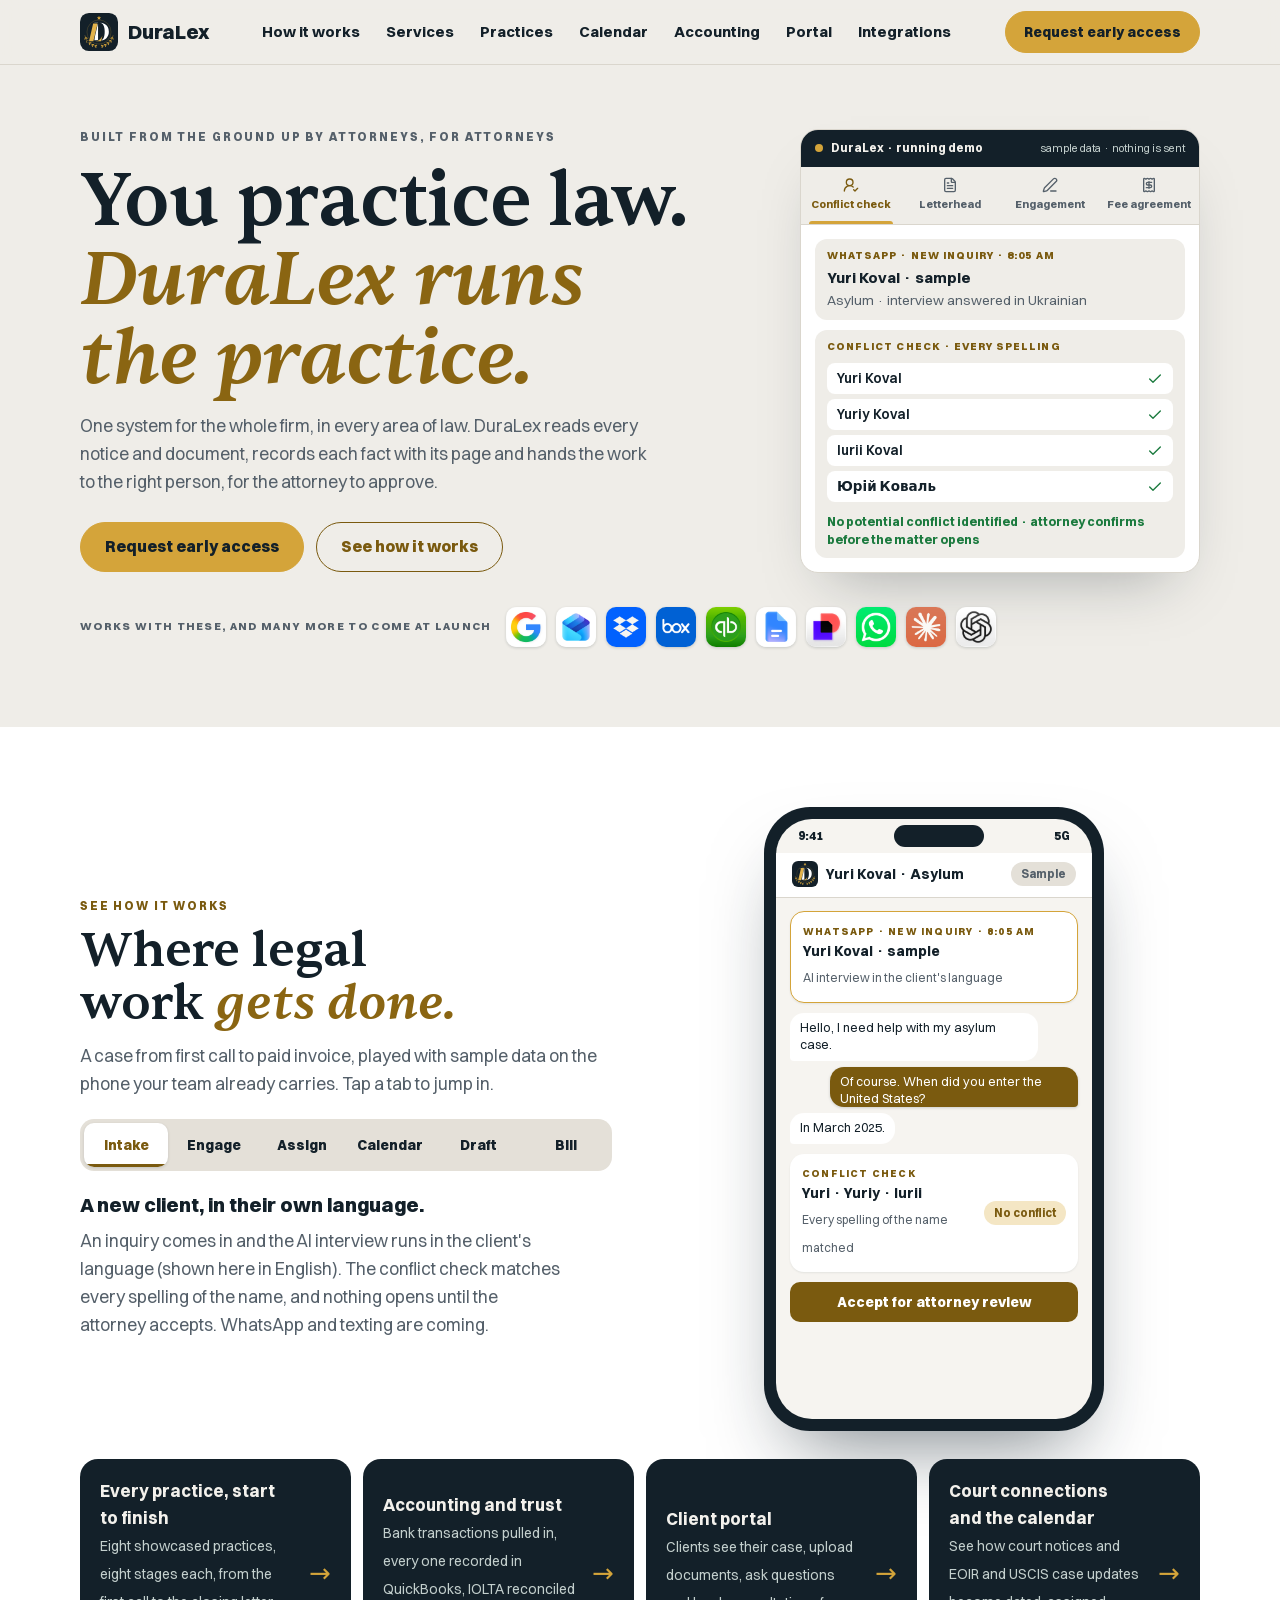
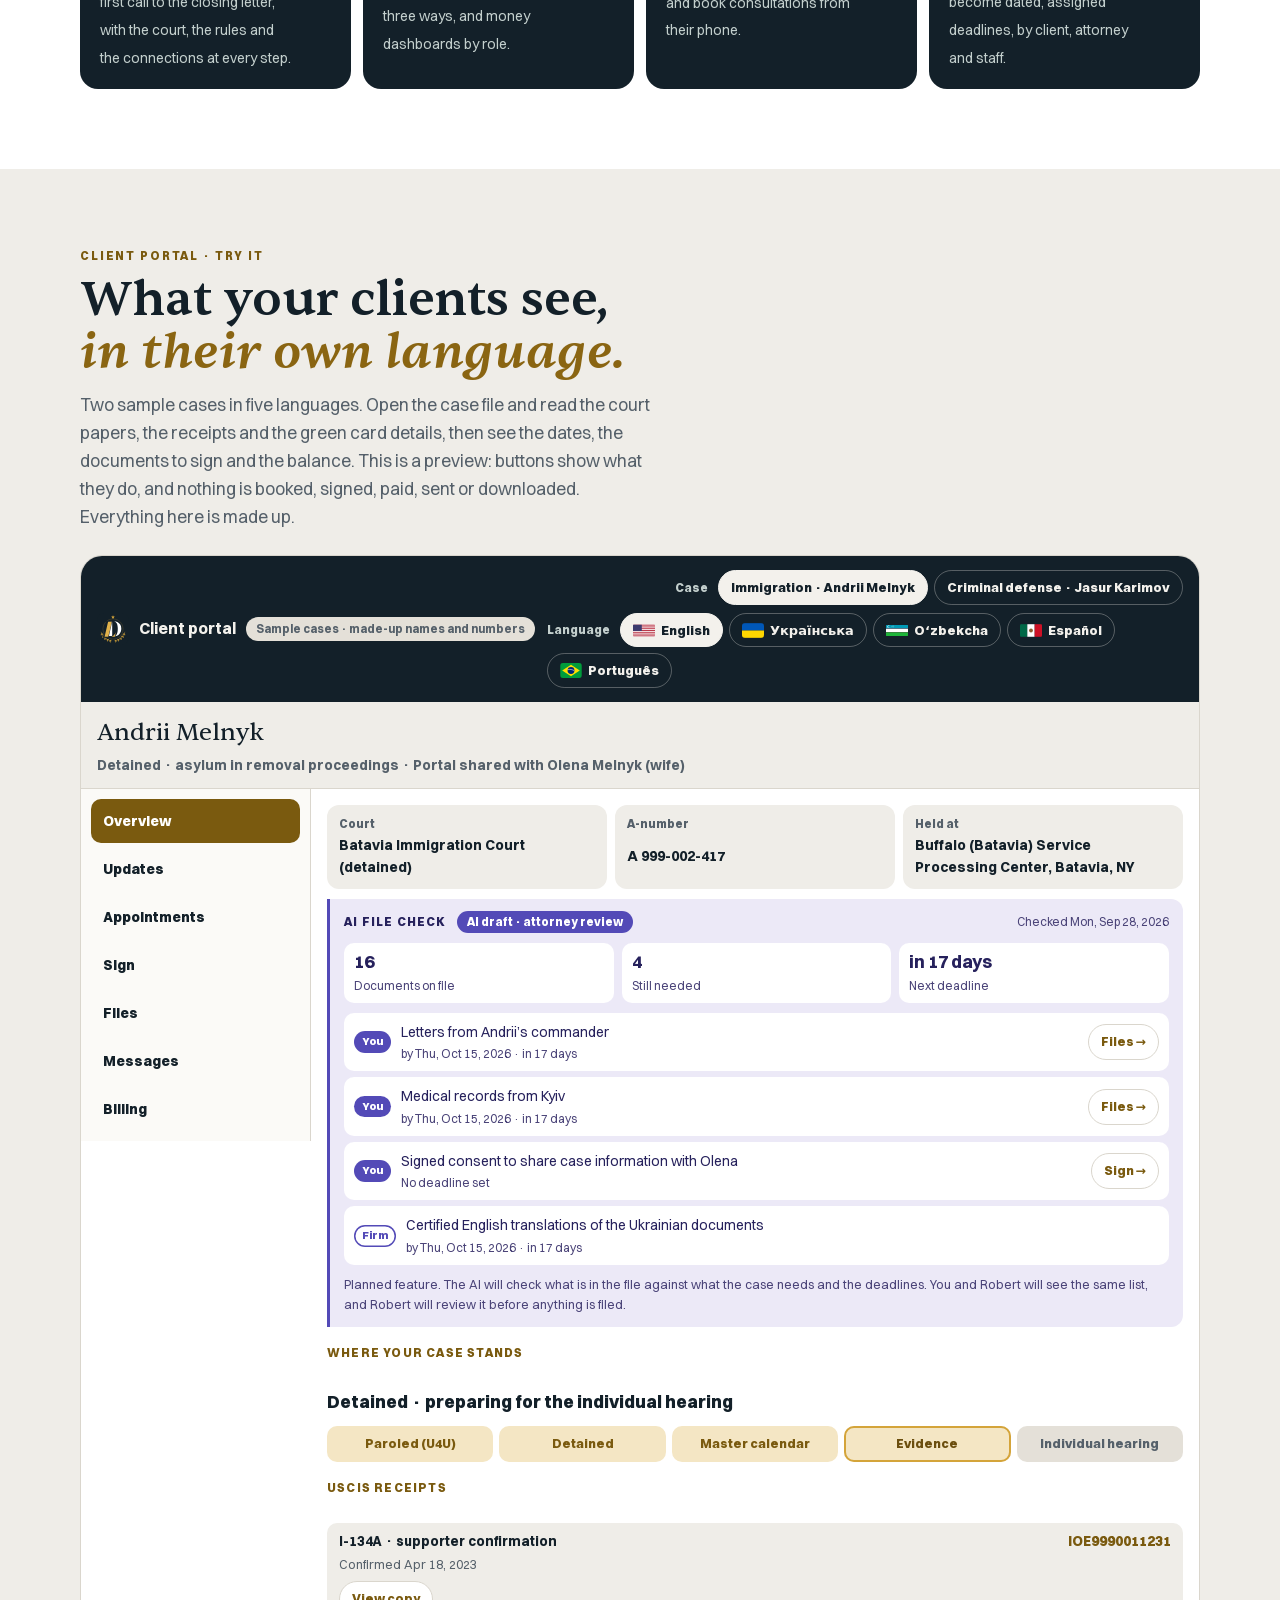
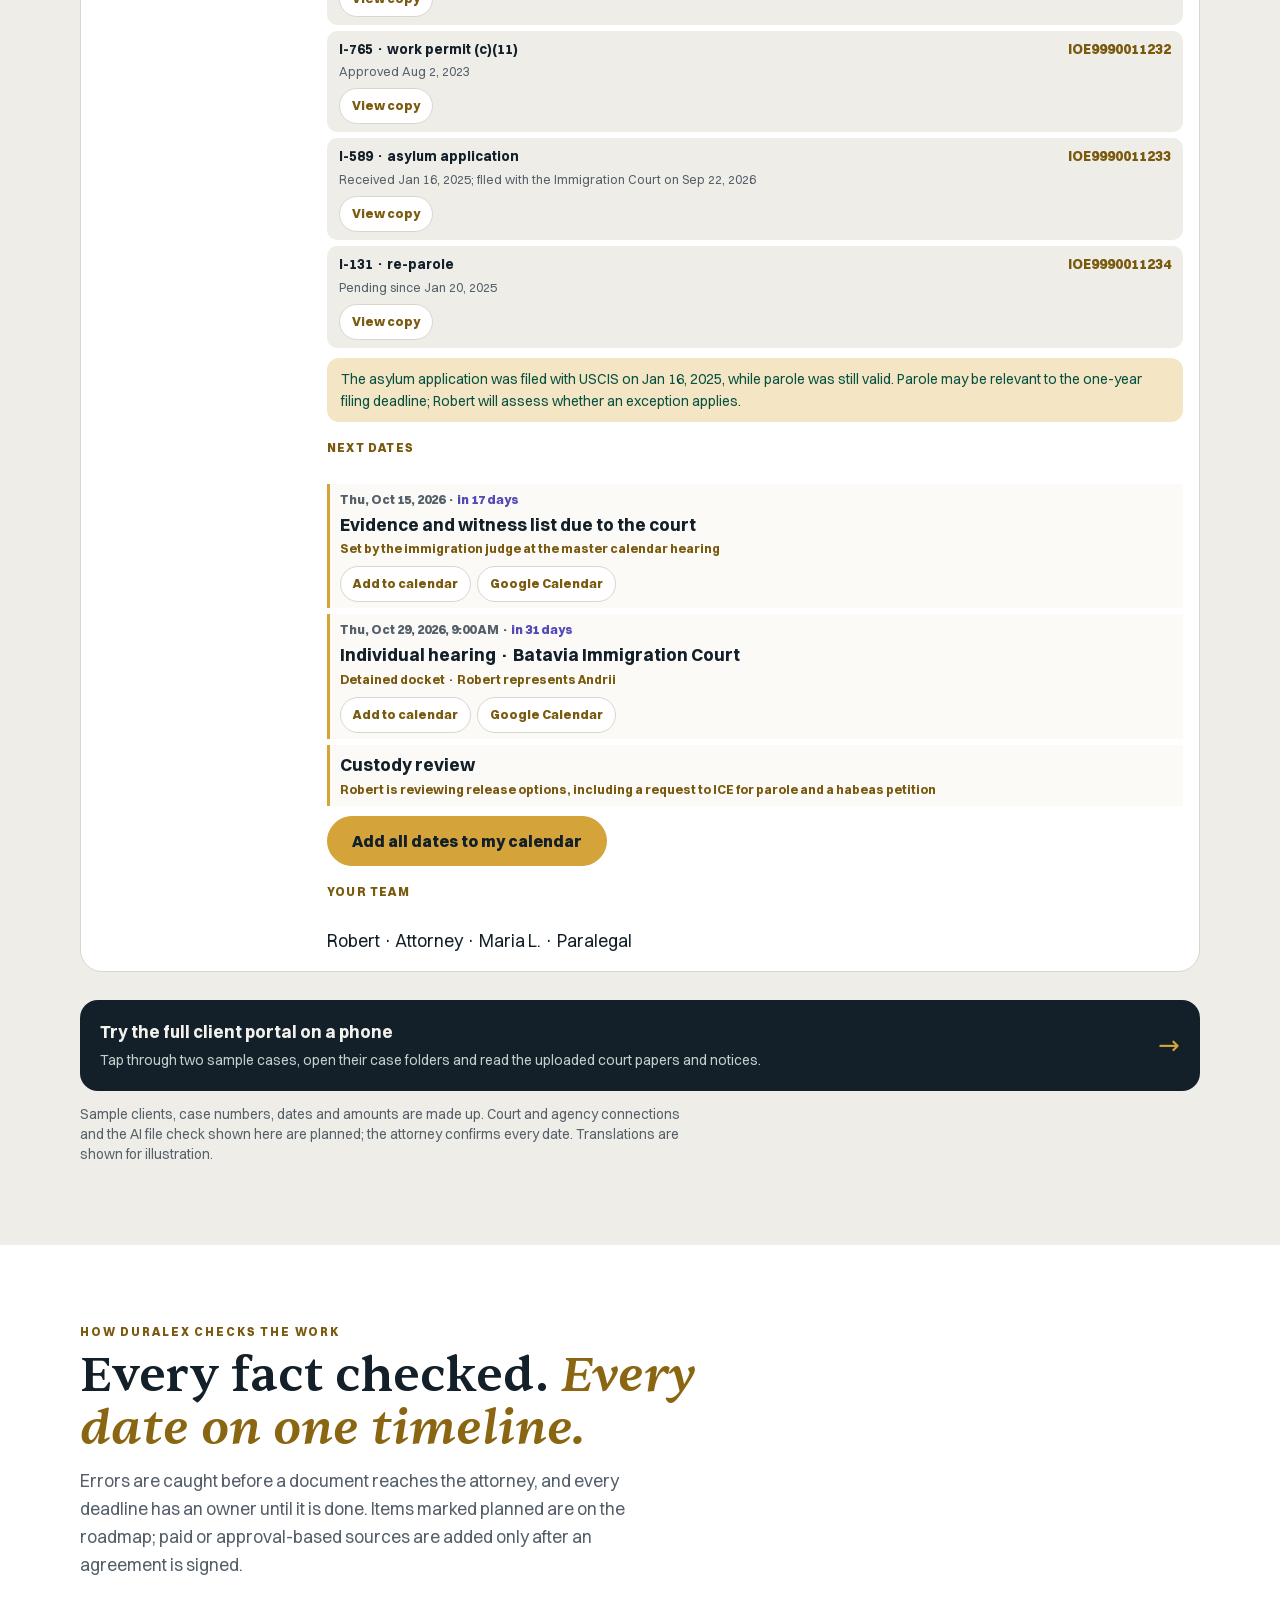
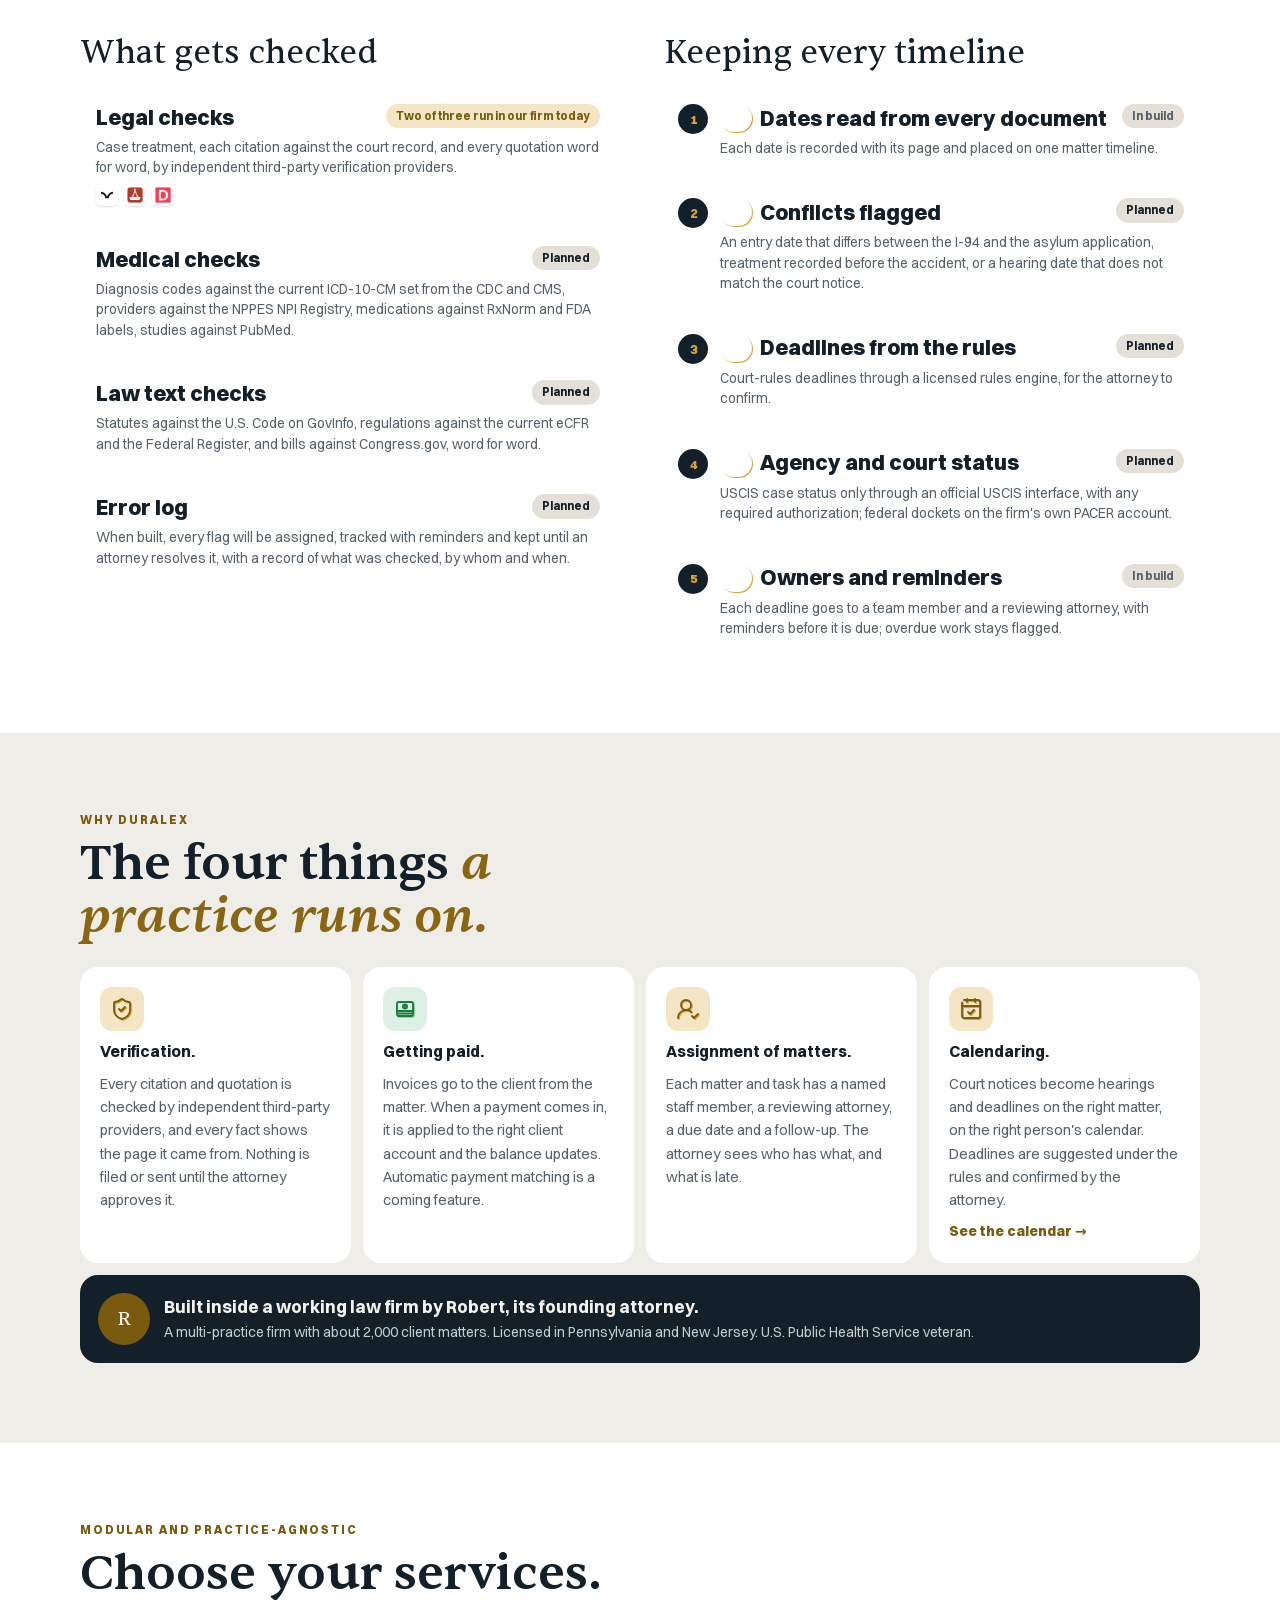
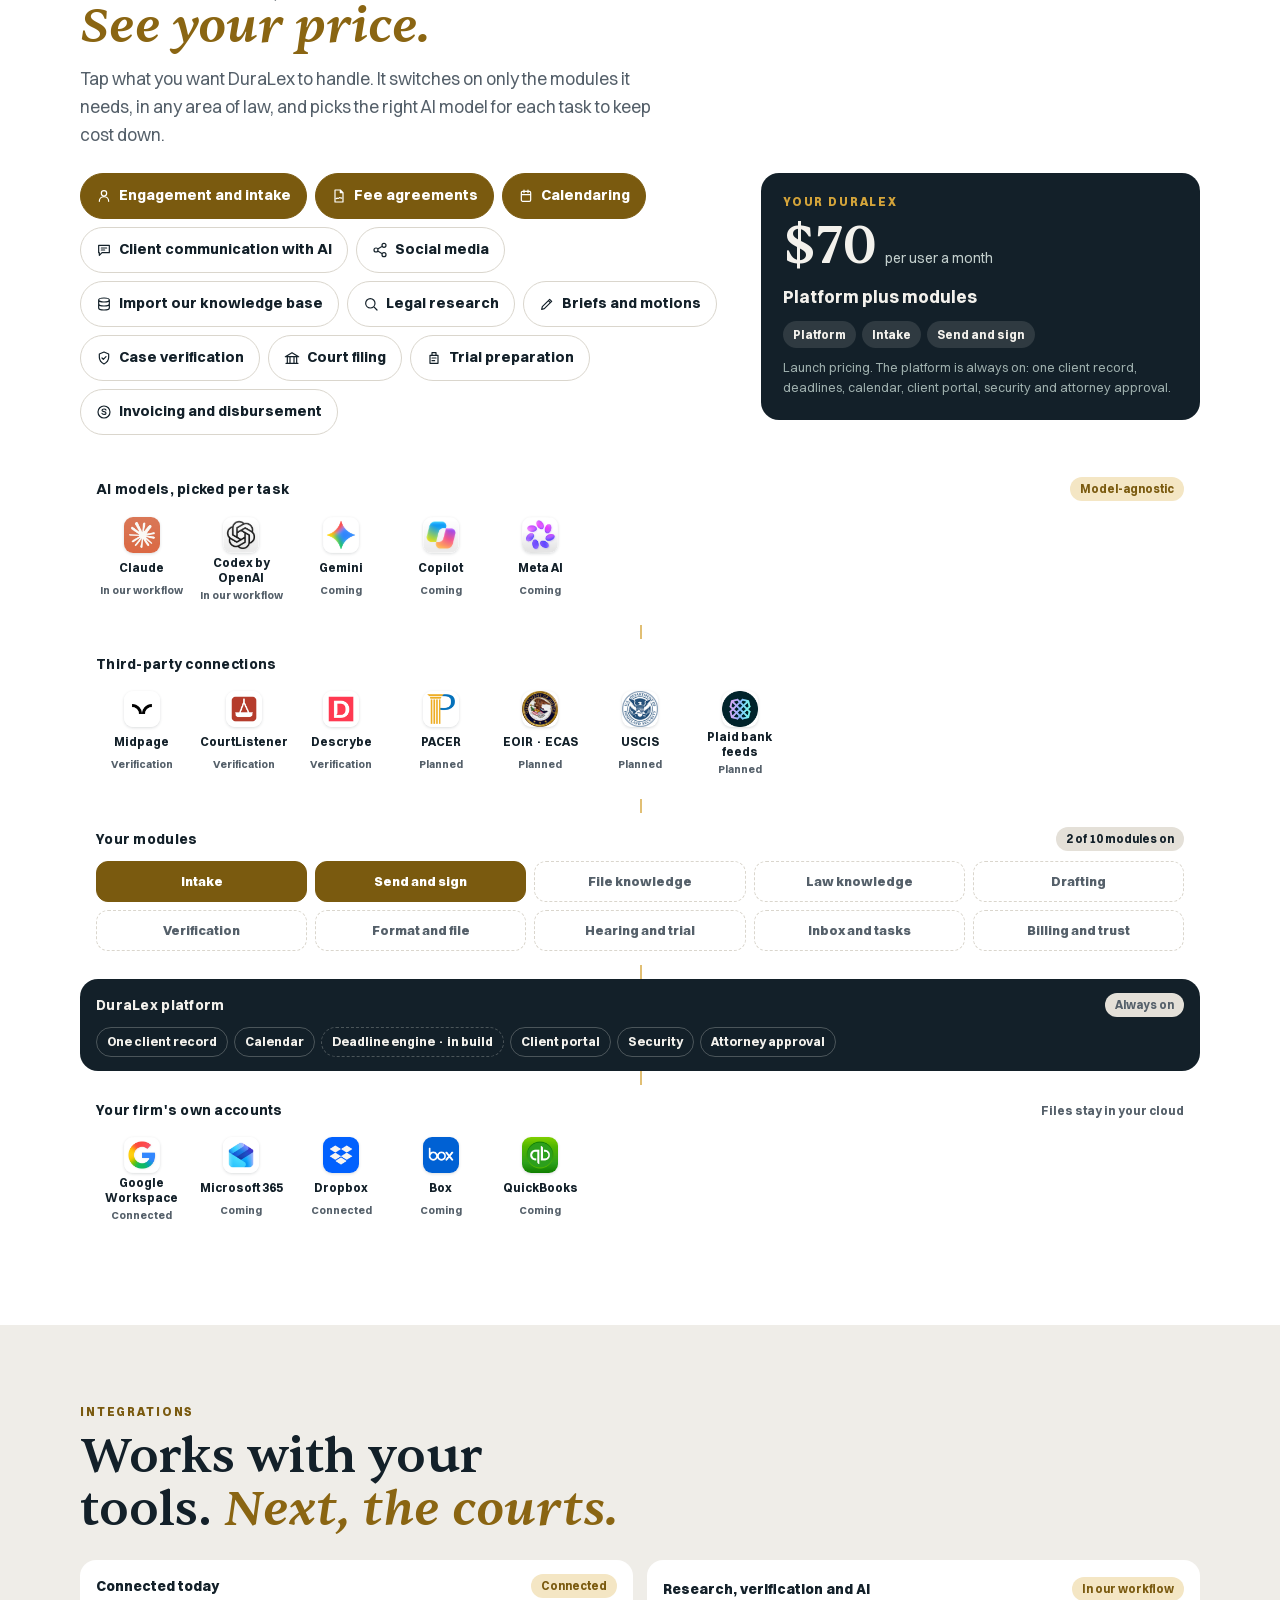
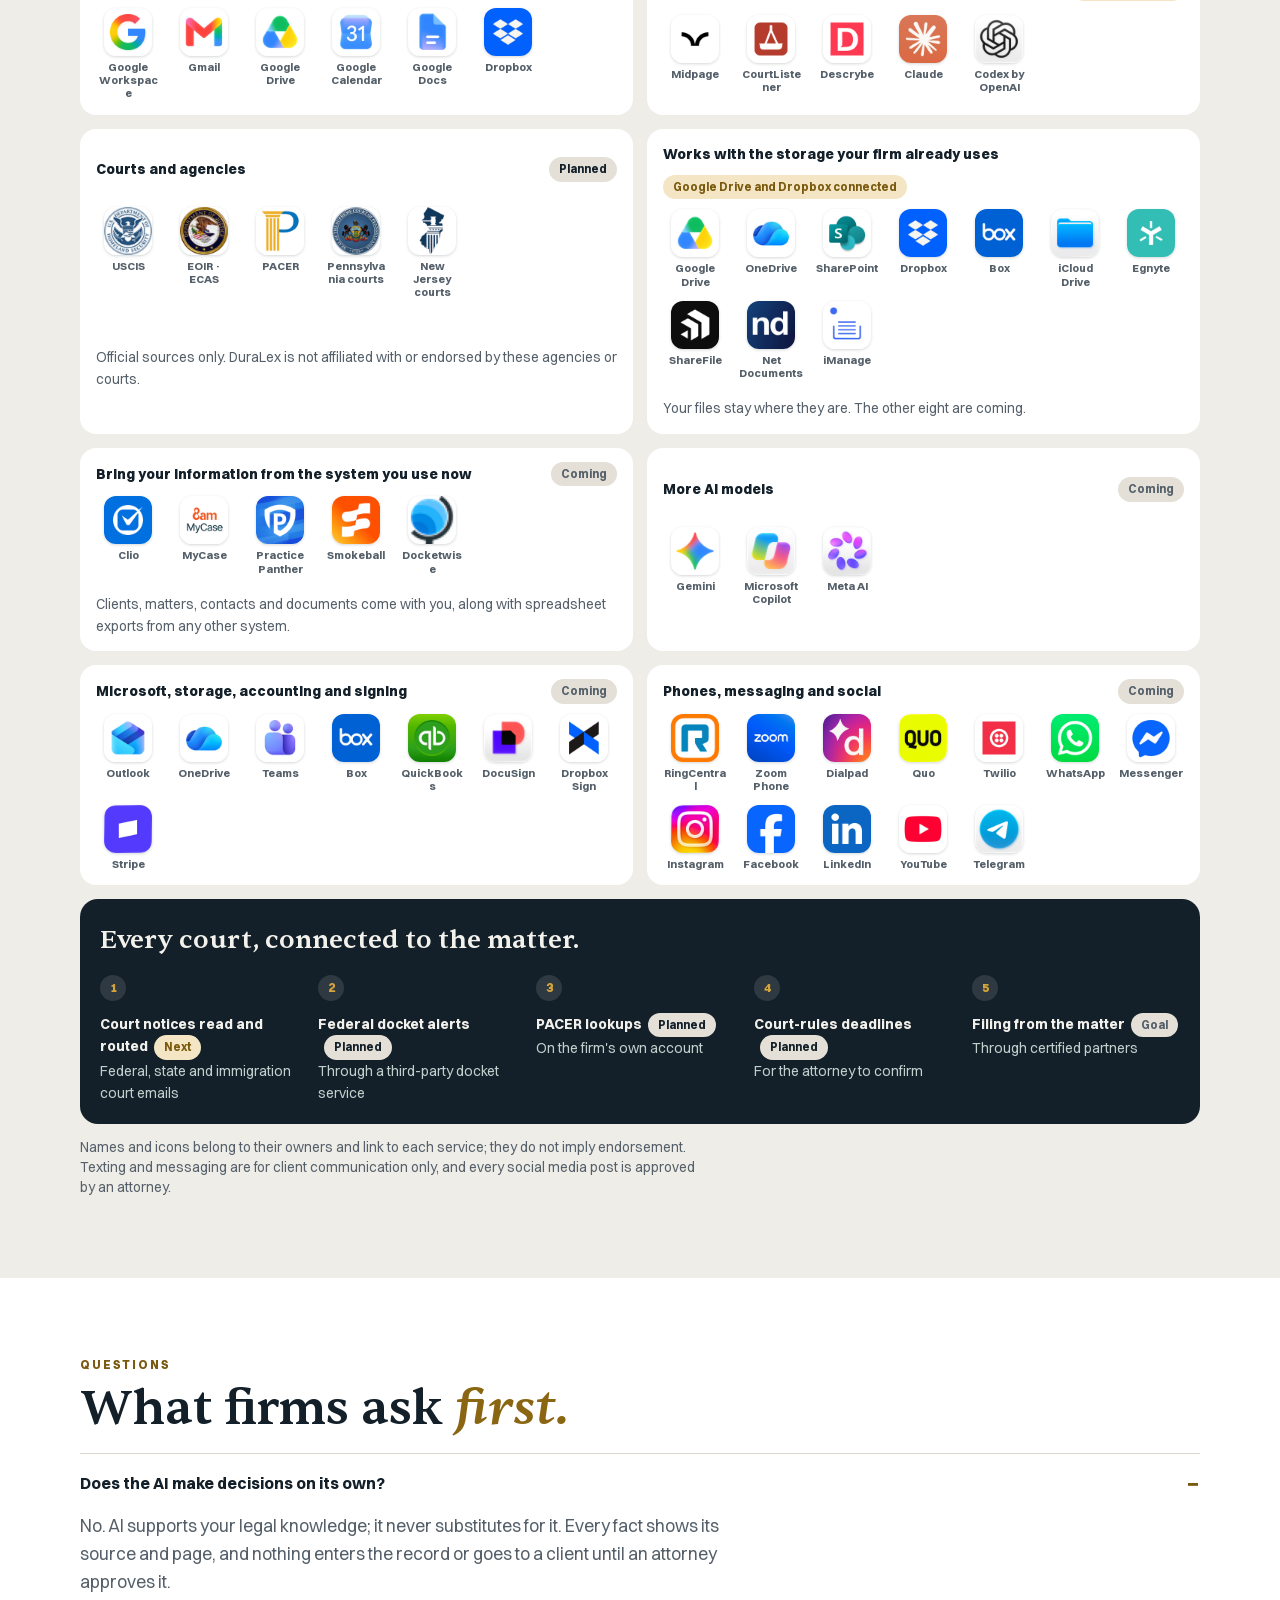
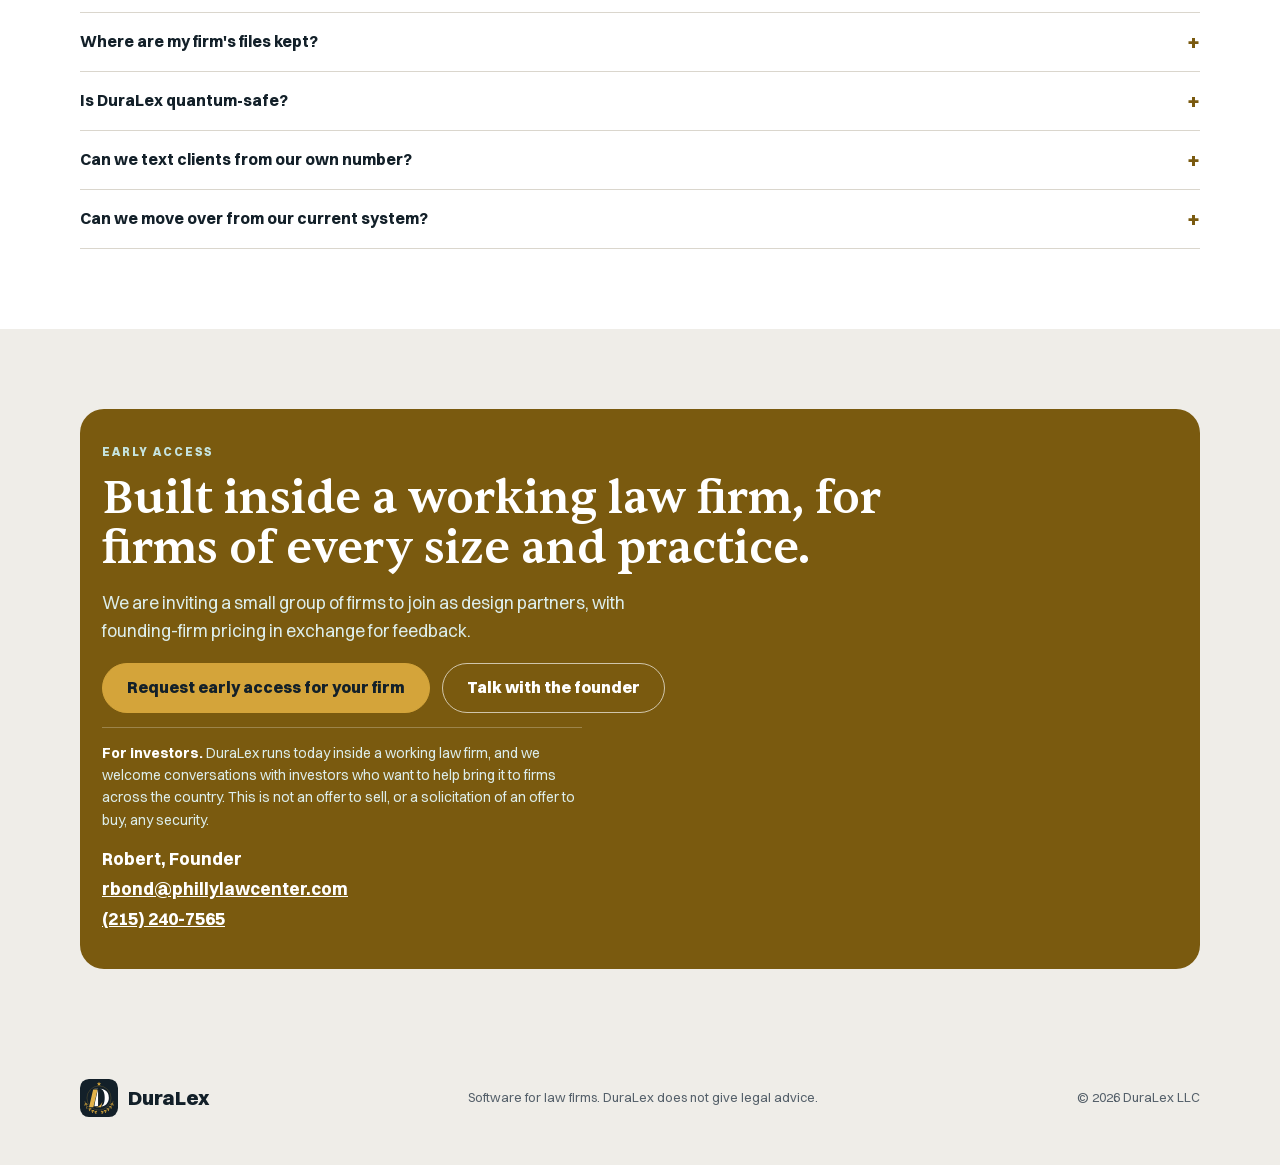
==== commit a0b3ef45: "SEO baseline: canonical links, Open Graph and Twitter cards with a brand preview image, Organization" ====
--- a/index.html
+++ b/index.html
@@ -3,8 +3,24 @@
 <head>
 <meta charset="utf-8">
 <meta name="viewport" content="width=device-width, initial-scale=1, viewport-fit=cover">
-<title>DuraLex · Built by attorneys, for attorneys</title>
-<meta name="description" content="DuraLex is a modular, practice-agnostic legal AI suite built from the ground up by attorneys. It reads every notice and document, records each fact with its page and hands the work to the right person, for the attorney to approve.">
+<title>DuraLex | Legal Practice Software Built by Attorneys</title>
+<meta name="description" content="Legal practice software built by attorneys: DuraLex reads every notice, records each fact with its page and routes the work for the attorney to approve.">
+<link rel="canonical" href="https://duralex.law/">
+<meta property="og:type" content="website">
+<meta property="og:site_name" content="DuraLex">
+<meta property="og:url" content="https://duralex.law/">
+<meta property="og:title" content="DuraLex · Legal practice software built by attorneys">
+<meta property="og:description" content="Legal practice software built by attorneys: DuraLex reads every notice, records each fact with its page and routes the work for the attorney to approve.">
+<meta property="og:image" content="https://duralex.law/assets/og.jpg">
+<meta property="og:image:width" content="1200">
+<meta property="og:image:height" content="630">
+<meta property="og:image:alt" content="DuraLex: You practice law. DuraLex runs the practice.">
+<meta name="twitter:card" content="summary_large_image">
+<meta name="twitter:title" content="DuraLex · Legal practice software built by attorneys">
+<meta name="twitter:description" content="Legal practice software built by attorneys: DuraLex reads every notice, records each fact with its page and routes the work for the attorney to approve.">
+<meta name="twitter:image" content="https://duralex.law/assets/og.jpg">
+<meta name="twitter:image:alt" content="DuraLex: You practice law. DuraLex runs the practice.">
+<script type="application/ld+json">{"@context":"https://schema.org","@graph":[{"@type":"Organization","@id":"https://duralex.law/#org","name":"DuraLex","url":"https://duralex.law/","logo":"https://duralex.law/icons/duralex-mark.svg","founder":{"@type":"Person","name":"Robert Bond","jobTitle":"Attorney"},"areaServed":"US","address":{"@type":"PostalAddress","addressLocality":"Philadelphia","addressRegion":"PA","addressCountry":"US"}},{"@type":"WebSite","@id":"https://duralex.law/#site","url":"https://duralex.law/","name":"DuraLex","publisher":{"@id":"https://duralex.law/#org"},"inLanguage":"en"}]}</script>
 <meta name="theme-color" content="#132029">
 <meta name="referrer" content="strict-origin-when-cross-origin">
 <meta http-equiv="Content-Security-Policy" content="default-src 'self'; base-uri 'self'; object-src 'none'; form-action 'self'; connect-src 'self'; img-src 'self' data:; font-src 'self'; style-src 'self' 'unsafe-inline'; script-src 'self' 'sha256-qOhFsq0QMV2REqNwk5hGH5bZE9SkX6gt6yeyKdYPv+U=' 'sha256-aorP5sosdQ5rgzO6qm4xQWhjtxThdFkmcvMQKpIMk5M='; media-src 'self'">
--- a/site.css
+++ b/site.css
@@ -687,9 +687,9 @@
 /* v36: running demo beside the hero headline (desktop only). Four stages cycle on their own; hover or focus pauses; the tabs jump. */
 .hero-demo{display:grid;width:100%;max-width:460px;margin-top:26px;background:#fff;border:1px solid var(--rule);border-radius:18px;overflow:hidden;box-shadow:0 30px 60px -30px rgba(19,32,41,.35);font-size:13.5px;line-height:1.4}
 @media(min-width:1000px){
-.hero .wrap{display:grid;grid-template-columns:minmax(0,1fr) 400px;column-gap:48px;align-items:center}
-.hero .wrap>.eyebrow,.hero .wrap>h1,.hero .wrap>.sub,.hero .wrap>.ctas{grid-column:1}
-.hero .wrap>.works{grid-column:1/-1}
+.hero .wrap:not(.split){display:grid;grid-template-columns:minmax(0,1fr) 400px;column-gap:48px;align-items:center}
+.hero .wrap:not(.split)>.eyebrow,.hero .wrap:not(.split)>h1,.hero .wrap:not(.split)>.sub,.hero .wrap:not(.split)>.ctas{grid-column:1}
+.hero .wrap:not(.split)>.works{grid-column:1/-1}
 .hero-demo{grid-column:2;grid-row:1/5;align-self:center;max-width:none;margin-top:0}
 }
 .hd-bar{display:flex;align-items:center;gap:8px;padding:10px 14px;background:var(--navy);color:var(--ondark);font-size:12px}
@@ -735,3 +735,4 @@
 @media(prefers-reduced-motion:reduce){.hd-dot,.hd-prog,.hd-pane.on,.hd-list .hk,.hd-result,.hd-lines i,.hd-sig path,.hd-stamp,.hd-fee tr{animation:none!important}.hd-list .hk,.hd-result,.hd-stamp,.hd-fee tr{opacity:1;transform:none}.hd-lines i{transform:none}.hd-sig path{stroke-dashoffset:0}}
 /* v37: the demo also shows on phones, under the buttons, at full width */
 @media(max-width:999px){.hd-tabs [role=tab]{font-size:11px;padding:8px 2px 12px}.hd-stage{min-height:330px}.hd-list{gap:4px}.hd-list li{padding:4px 10px}.hd-card{gap:2px}}
+@media(max-width:999px){#hdPane0 .hd-card>span{display:none}}
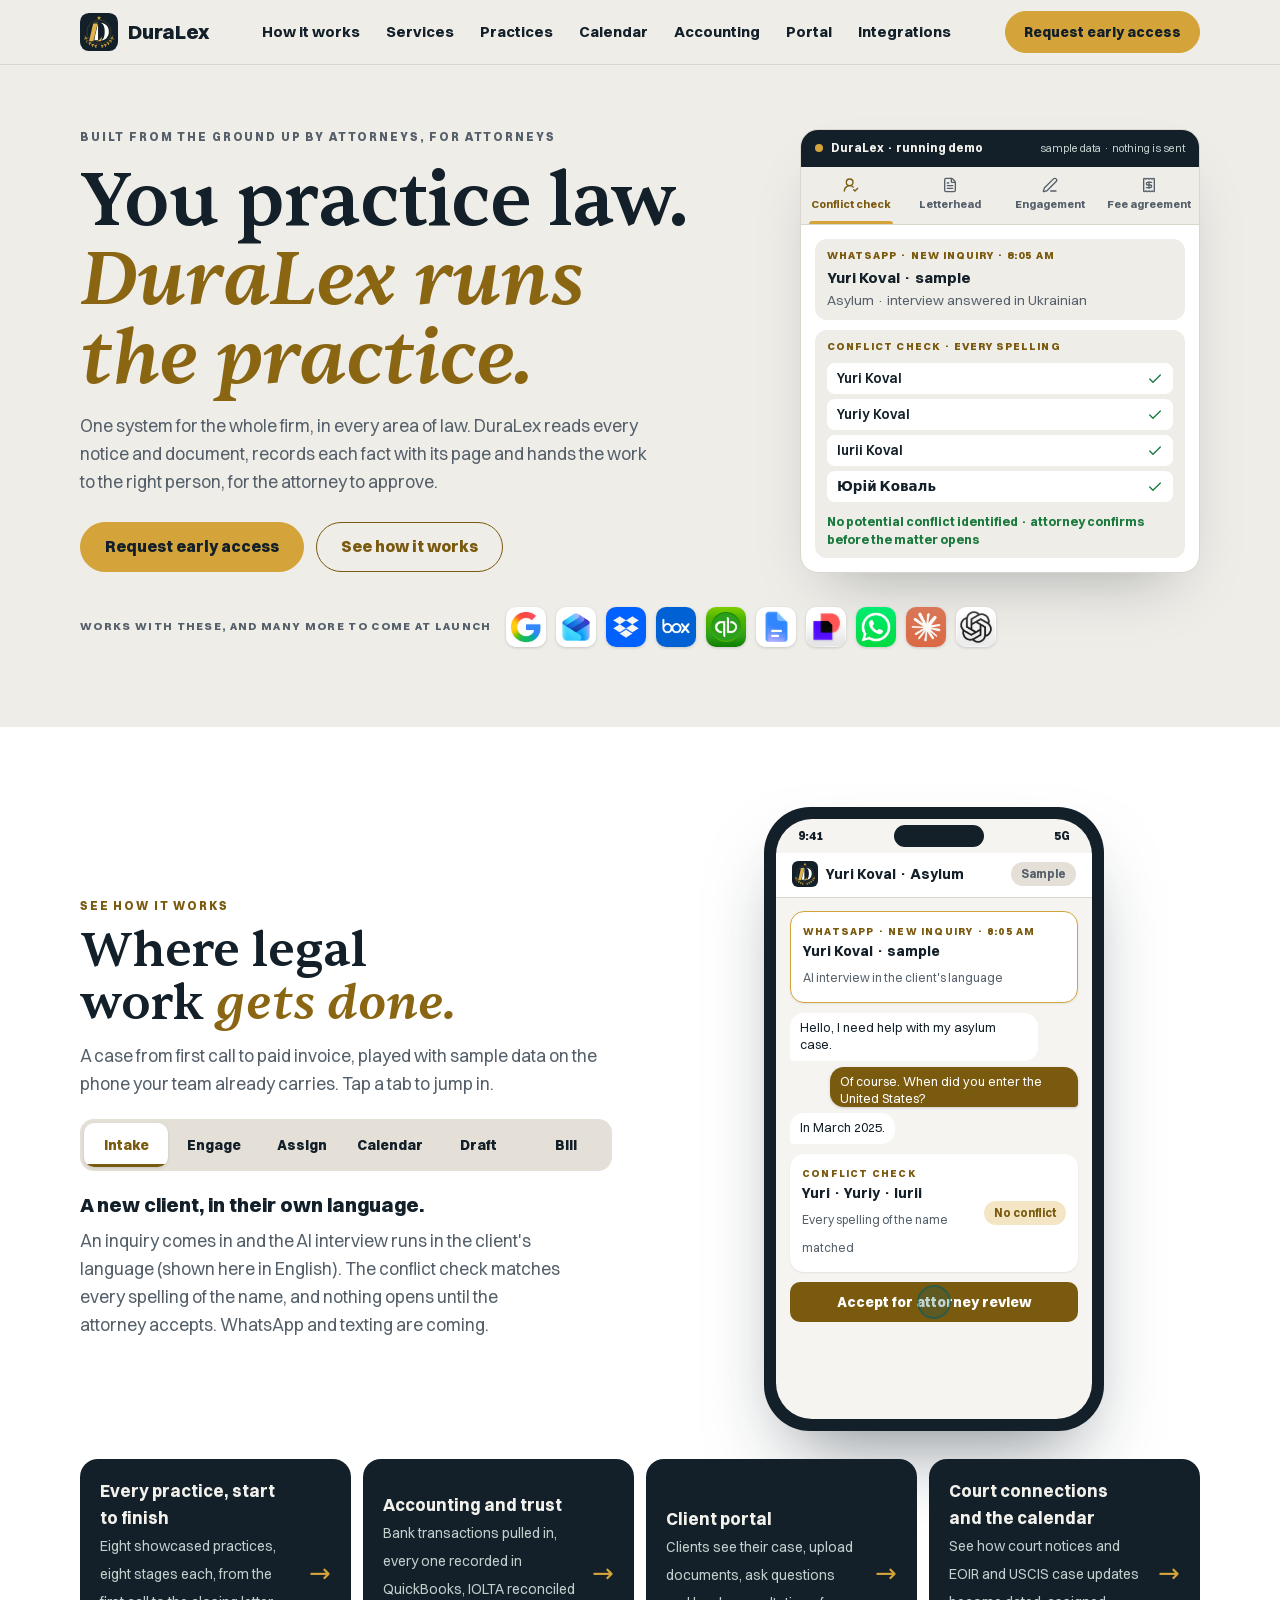
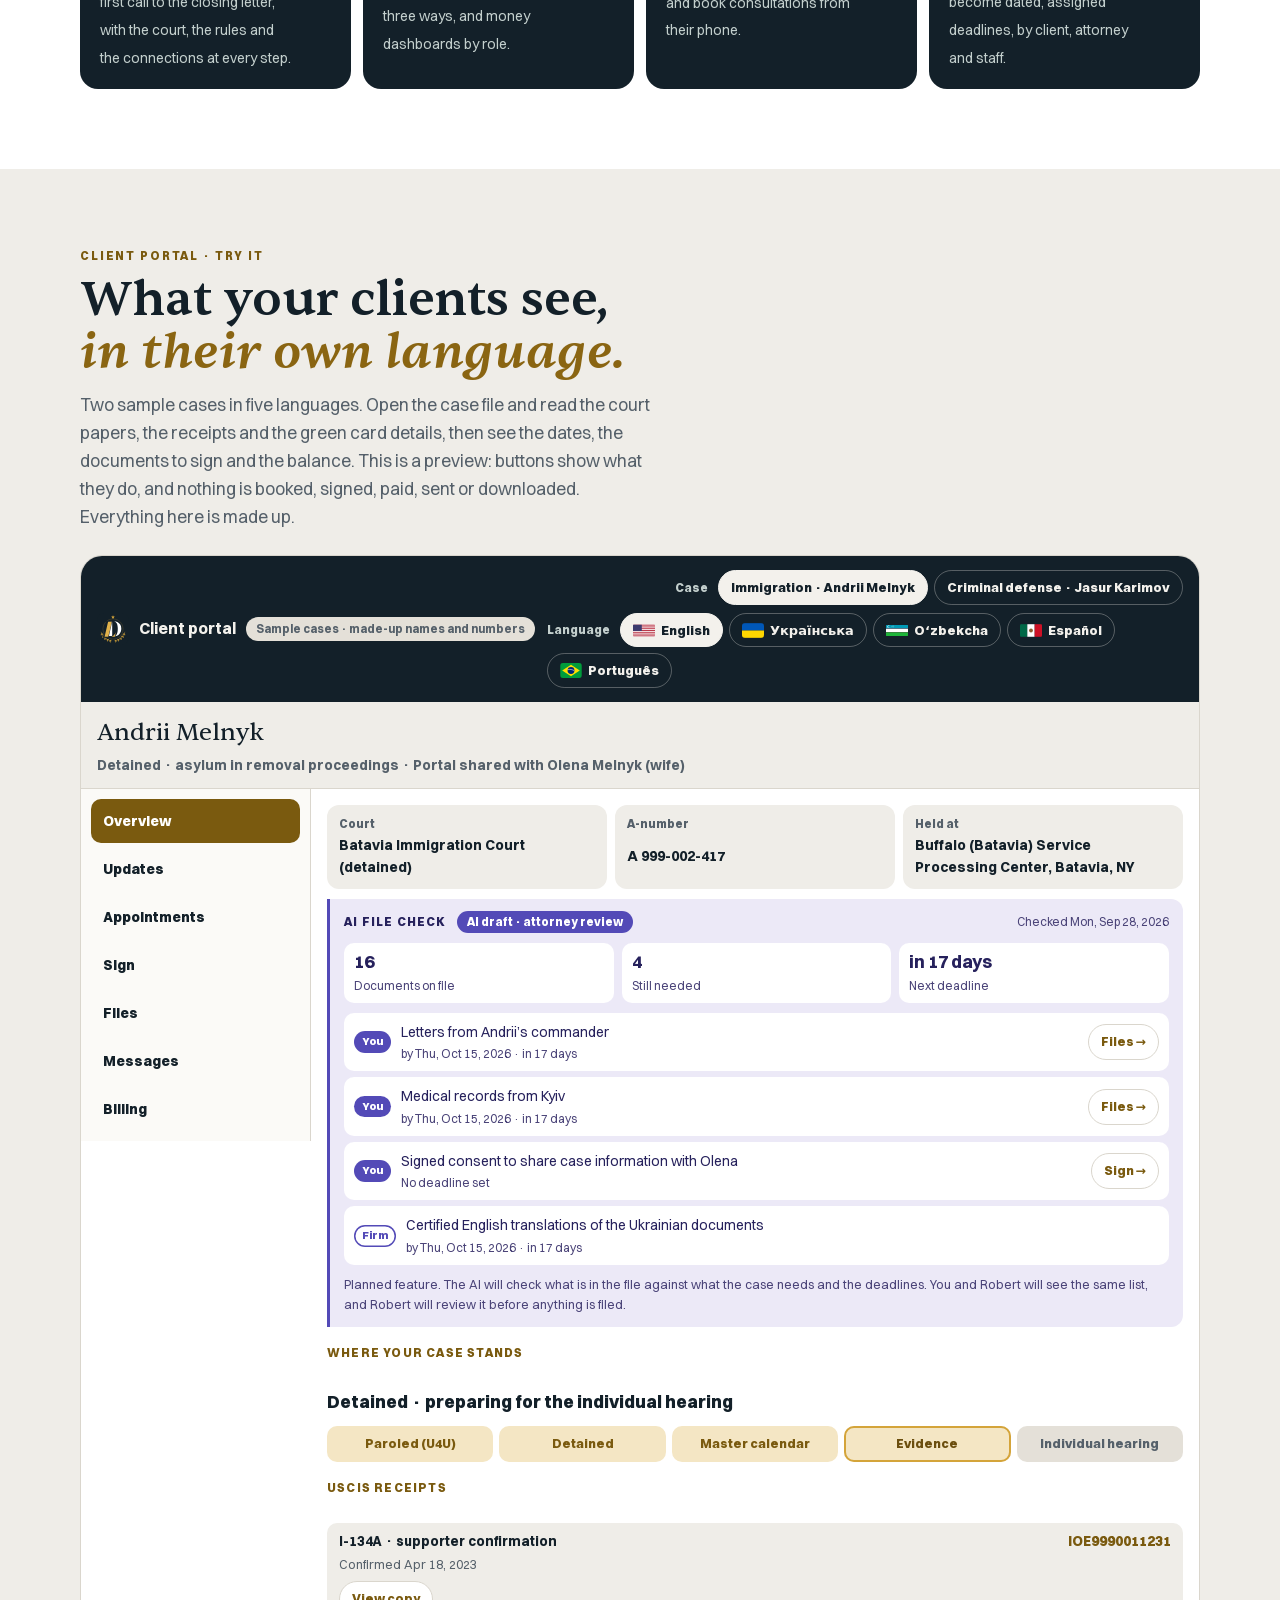
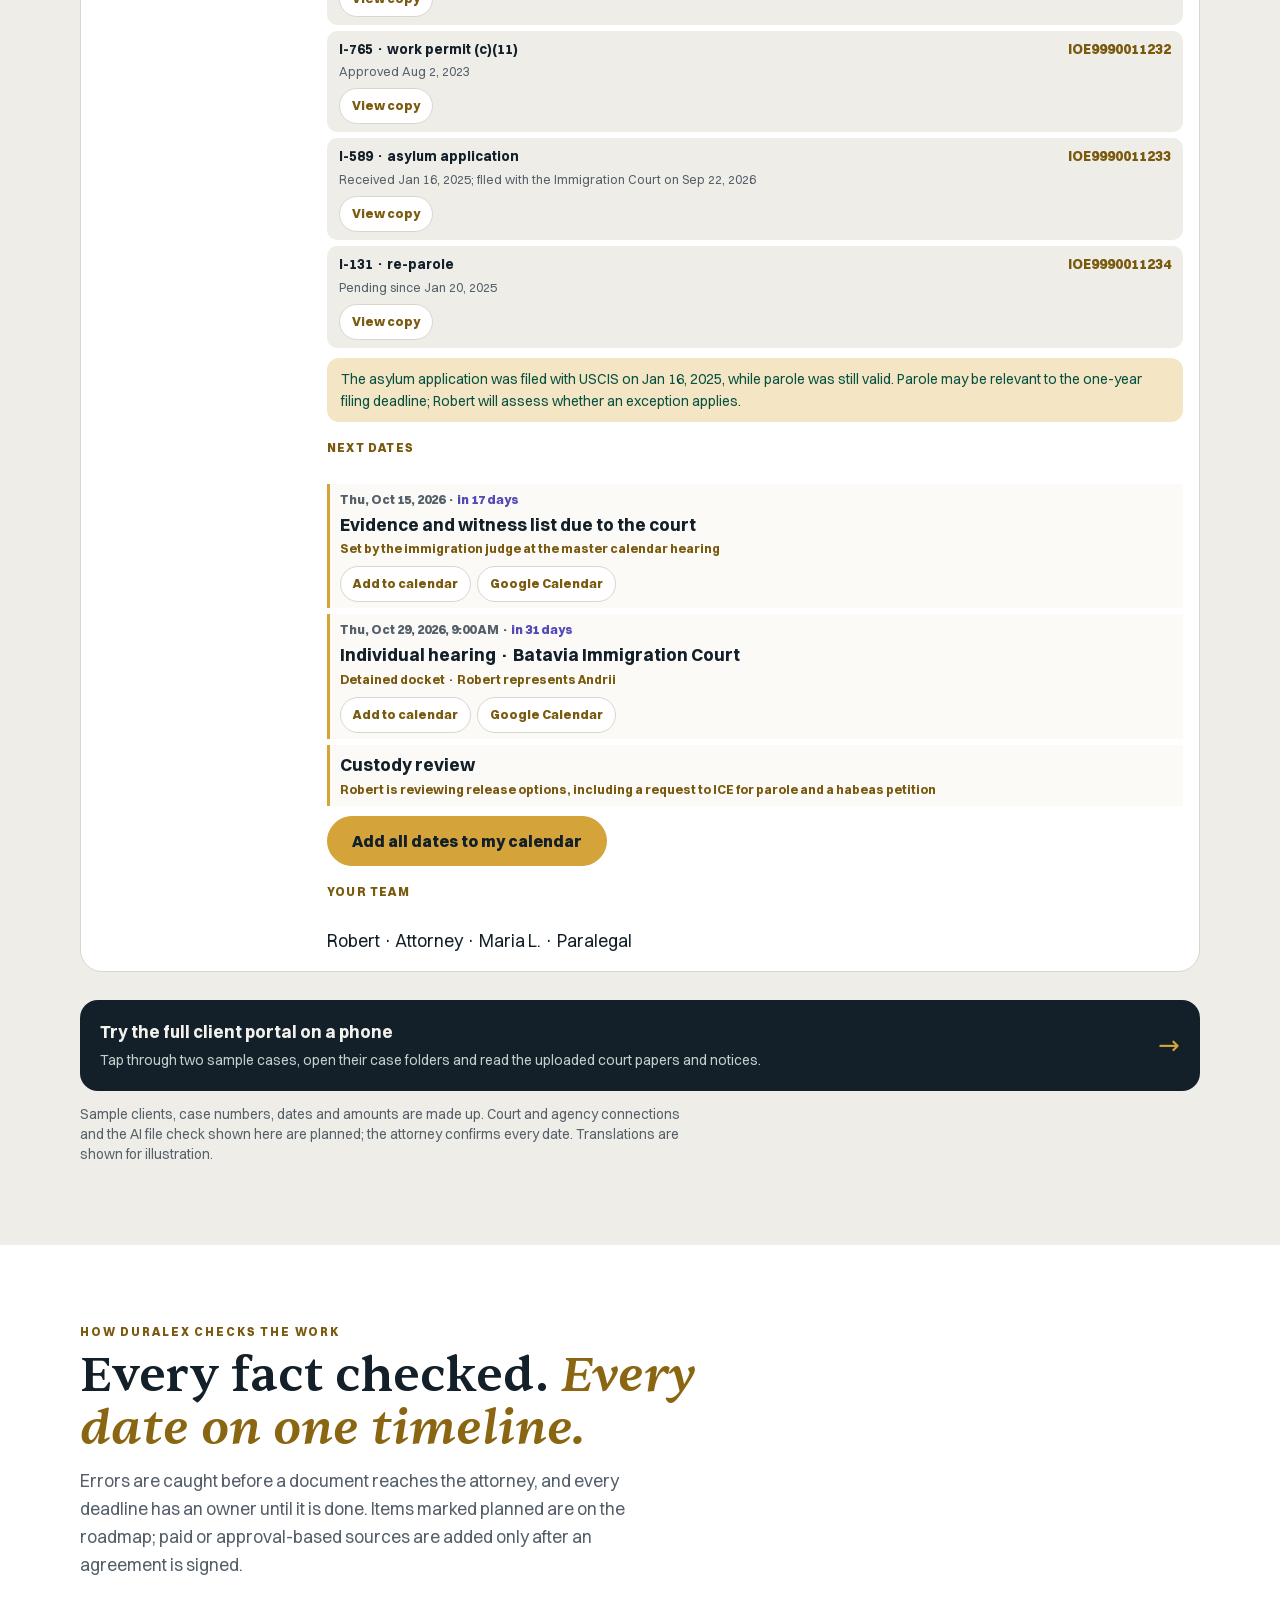
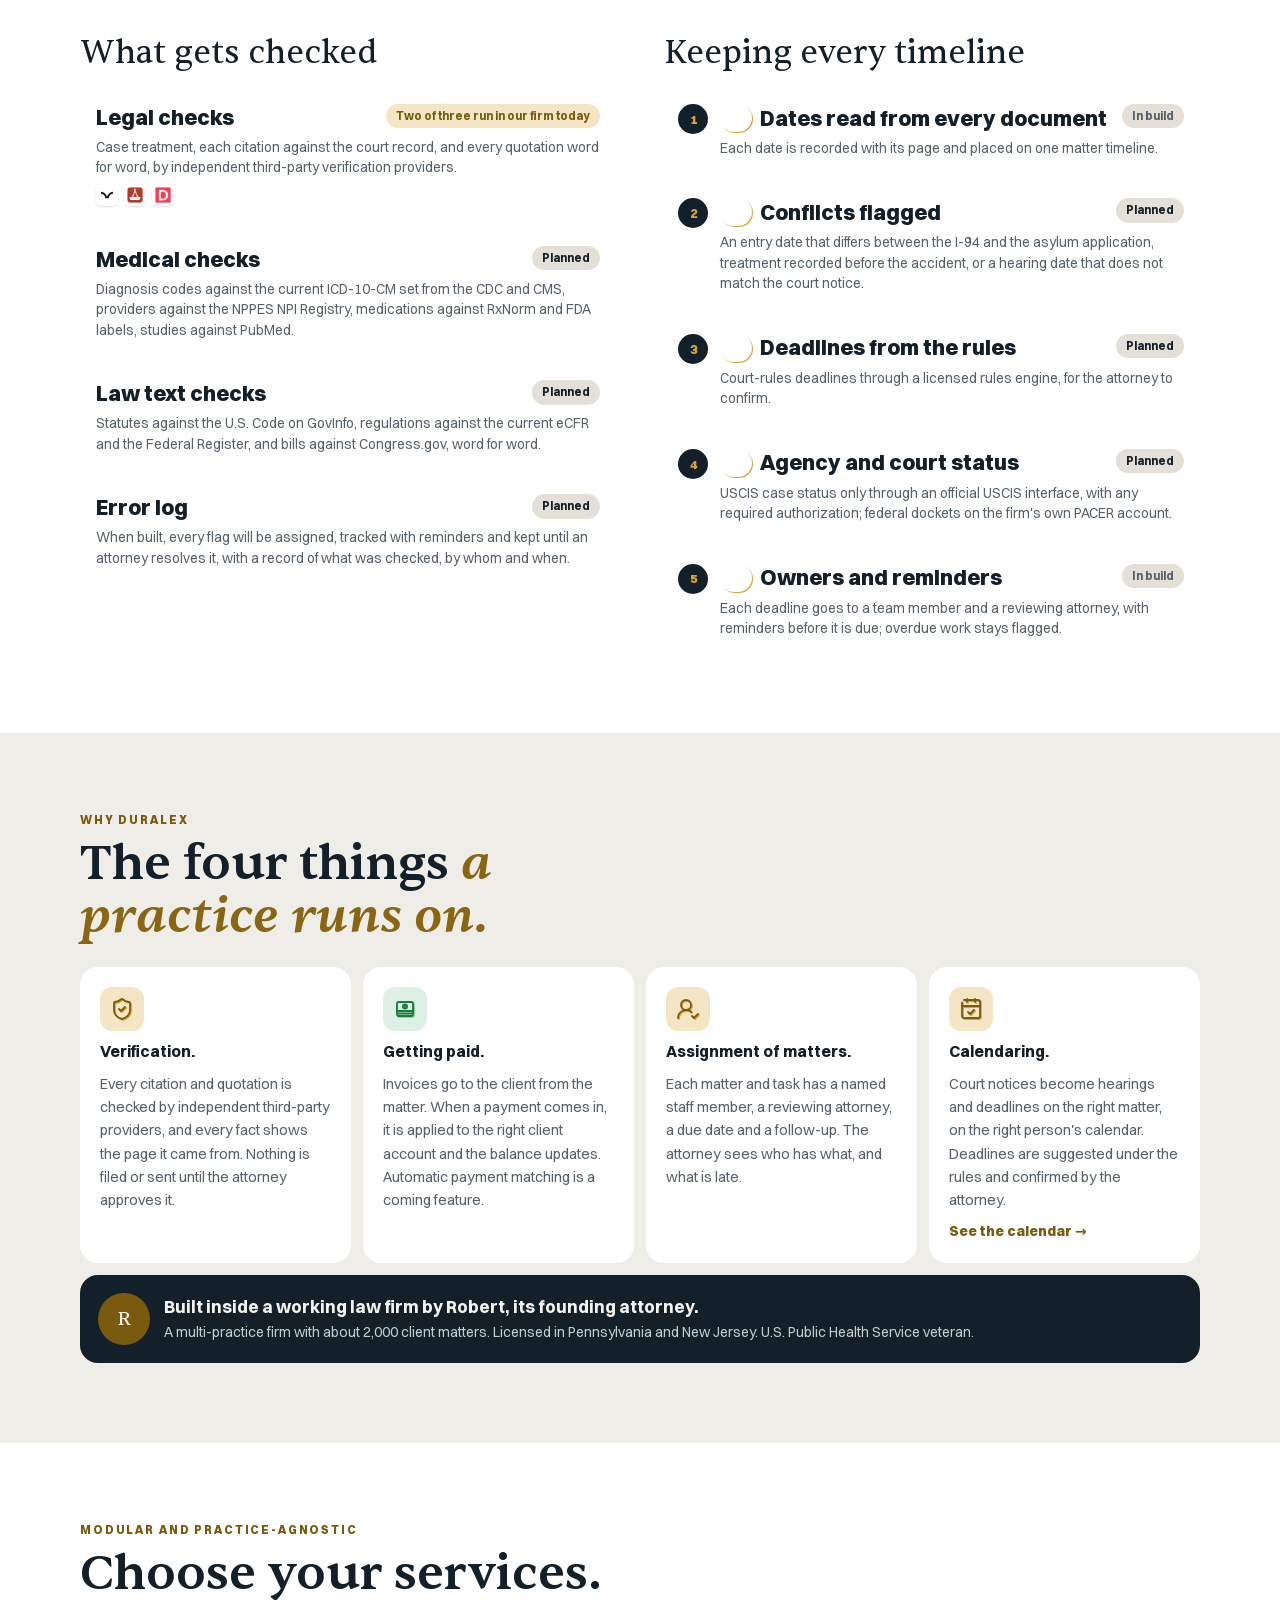
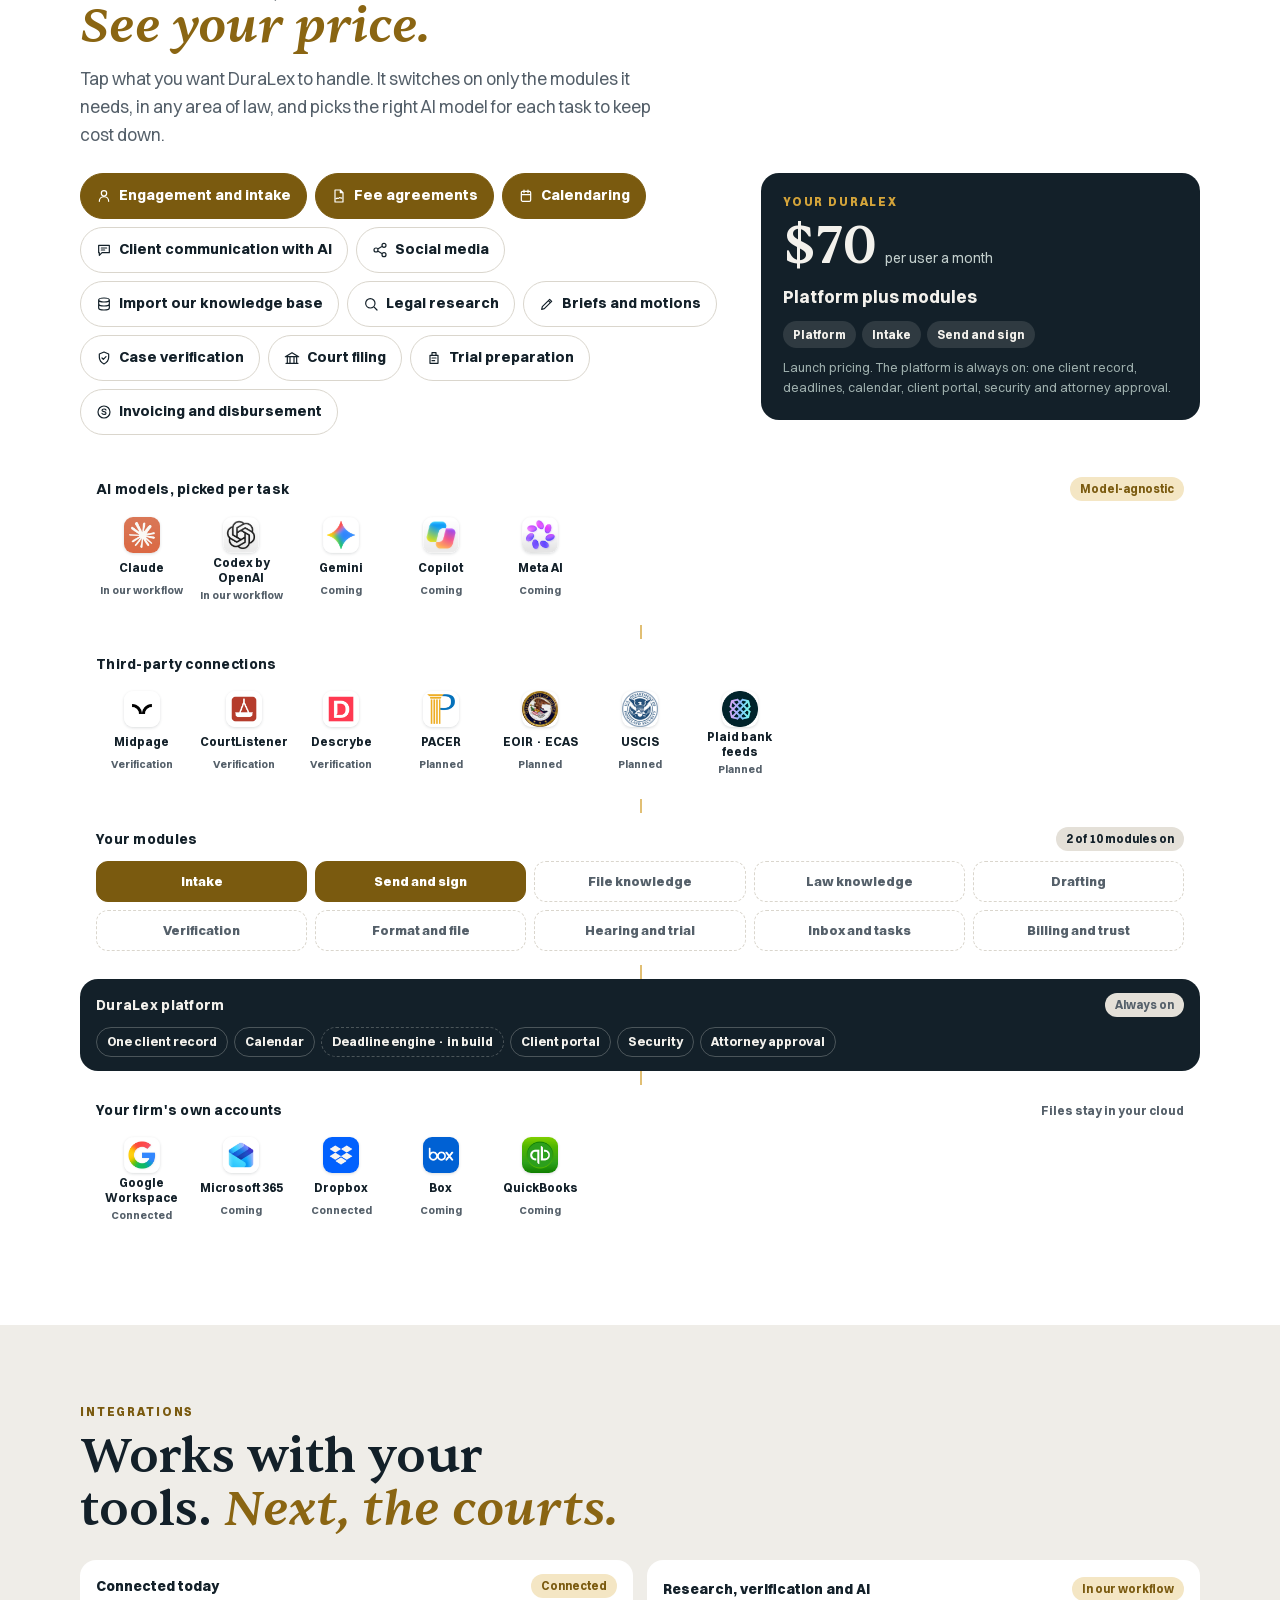
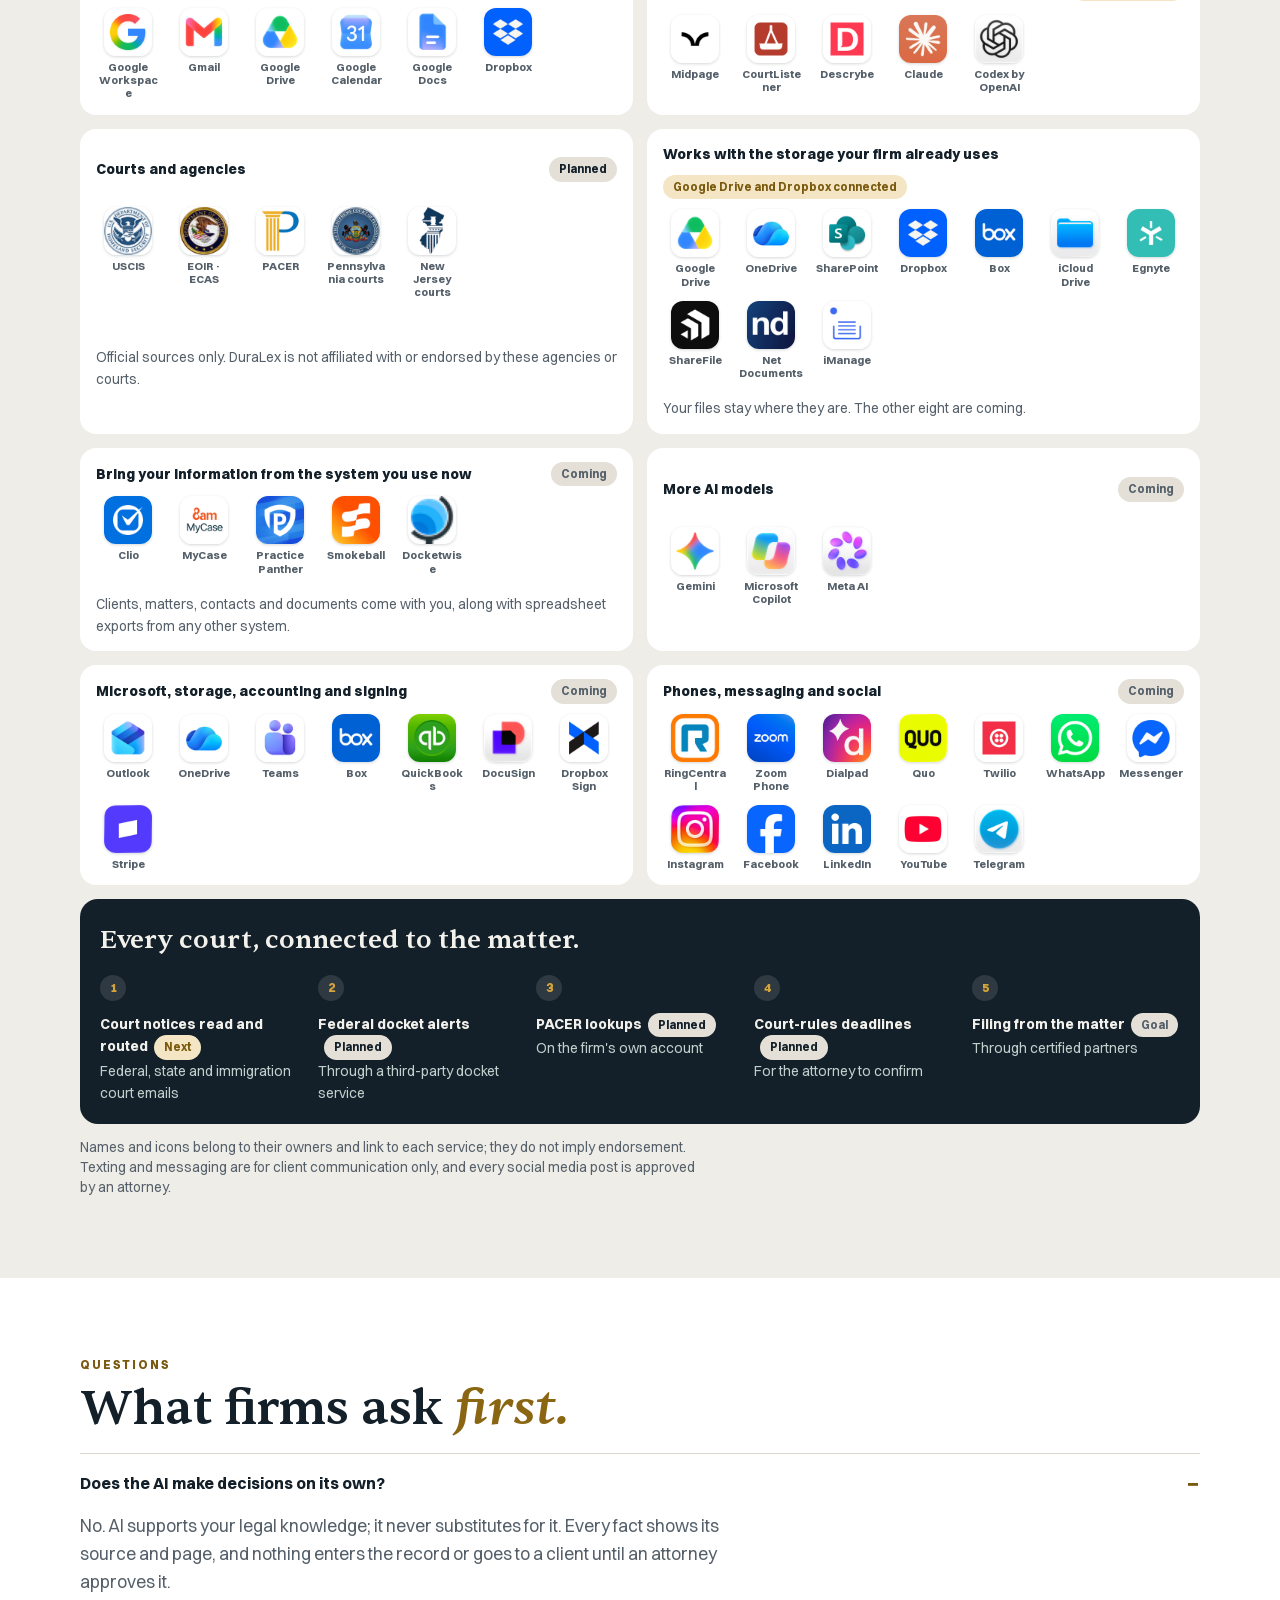
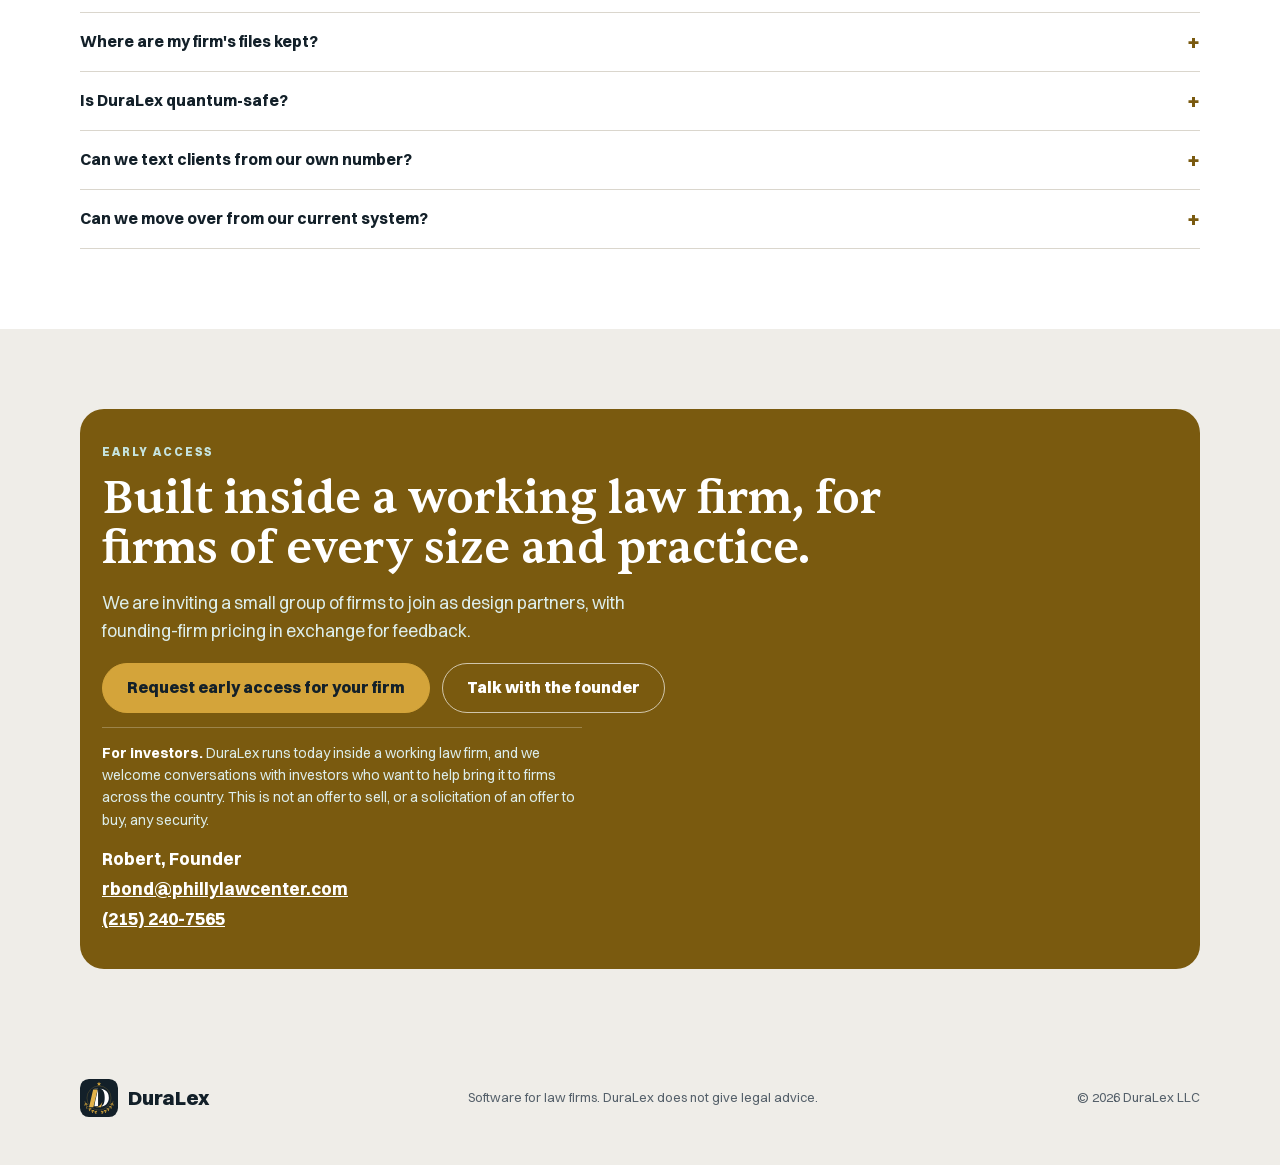
==== commit 26b04d1d: "Google Search Console ownership verification tag Co-Authored-By: Claude Opus 5.5 <noreply@anthropic." ====
--- a/index.html
+++ b/index.html
@@ -2,25 +2,26 @@
 <html lang="en">
 <head>
 <meta charset="utf-8">
+<meta name="google-site-verification" content="_5YDIHmAU9vYniWEnPhAvL7Ejz3gEYdQNUORyMh4ExQ">
 <meta name="viewport" content="width=device-width, initial-scale=1, viewport-fit=cover">
-<title>DuraLex | Legal Practice Software Built by Attorneys</title>
-<meta name="description" content="Legal practice software built by attorneys: DuraLex reads every notice, records each fact with its page and routes the work for the attorney to approve.">
+<title>DuraLex | Legal AI and Practice Software Built by Attorneys</title>
+<meta name="description" content="Legal practice software built by attorneys, designed to read each notice, record every fact with its page and route the work for the attorney to approve.">
 <link rel="canonical" href="https://duralex.law/">
 <meta property="og:type" content="website">
 <meta property="og:site_name" content="DuraLex">
 <meta property="og:url" content="https://duralex.law/">
-<meta property="og:title" content="DuraLex · Legal practice software built by attorneys">
-<meta property="og:description" content="Legal practice software built by attorneys: DuraLex reads every notice, records each fact with its page and routes the work for the attorney to approve.">
+<meta property="og:title" content="DuraLex | Legal AI and Practice Software Built by Attorneys">
+<meta property="og:description" content="Legal practice software built by attorneys, designed to read each notice, record every fact with its page and route the work for the attorney to approve.">
 <meta property="og:image" content="https://duralex.law/assets/og.jpg">
 <meta property="og:image:width" content="1200">
 <meta property="og:image:height" content="630">
 <meta property="og:image:alt" content="DuraLex: You practice law. DuraLex runs the practice.">
 <meta name="twitter:card" content="summary_large_image">
-<meta name="twitter:title" content="DuraLex · Legal practice software built by attorneys">
-<meta name="twitter:description" content="Legal practice software built by attorneys: DuraLex reads every notice, records each fact with its page and routes the work for the attorney to approve.">
+<meta name="twitter:title" content="DuraLex | Legal AI and Practice Software Built by Attorneys">
+<meta name="twitter:description" content="Legal practice software built by attorneys, designed to read each notice, record every fact with its page and route the work for the attorney to approve.">
 <meta name="twitter:image" content="https://duralex.law/assets/og.jpg">
 <meta name="twitter:image:alt" content="DuraLex: You practice law. DuraLex runs the practice.">
-<script type="application/ld+json">{"@context":"https://schema.org","@graph":[{"@type":"Organization","@id":"https://duralex.law/#org","name":"DuraLex","url":"https://duralex.law/","logo":"https://duralex.law/icons/duralex-mark.svg","founder":{"@type":"Person","name":"Robert Bond","jobTitle":"Attorney"},"areaServed":"US","address":{"@type":"PostalAddress","addressLocality":"Philadelphia","addressRegion":"PA","addressCountry":"US"}},{"@type":"WebSite","@id":"https://duralex.law/#site","url":"https://duralex.law/","name":"DuraLex","publisher":{"@id":"https://duralex.law/#org"},"inLanguage":"en"}]}</script>
+<script type="application/ld+json">{"@context":"https://schema.org","@graph":[{"@type":"Organization","@id":"https://duralex.law/#org","name":"DuraLex","url":"https://duralex.law/","logo":"https://duralex.law/icons/duralex-mark.svg","founder":{"@type":"Person","name":"Robert Bond","jobTitle":"Attorney"},"areaServed":"US","address":{"@type":"PostalAddress","addressLocality":"Philadelphia","addressRegion":"PA","addressCountry":"US"}},{"@type":"WebSite","@id":"https://duralex.law/#site","url":"https://duralex.law/","name":"DuraLex","publisher":{"@id":"https://duralex.law/#org"},"inLanguage":"en"},{"@type":"FAQPage","@id":"https://duralex.law/#faq","mainEntity":[{"@type":"Question","name":"Does the AI make decisions on its own?","acceptedAnswer":{"@type":"Answer","text":"No. AI supports your legal knowledge; it never substitutes for it. Every fact shows its source and page, and nothing enters the record or goes to a client until an attorney approves it."}},{"@type":"Question","name":"Where are my firm's files kept?","acceptedAnswer":{"@type":"Answer","text":"In your firm's own cloud storage. DuraLex organizes and reads the files where they are."}},{"@type":"Question","name":"Is DuraLex quantum-safe?","acceptedAnswer":{"@type":"Answer","text":"Post-quantum protection is a coming feature. When enabled, connections to DuraLex will use hybrid post-quantum encryption following the NIST standards published in August 2024."}},{"@type":"Question","name":"Can we text clients from our own number?","acceptedAnswer":{"@type":"Answer","text":"That is a coming feature, through business phone systems such as RingCentral, Quo, Dialpad and Zoom Phone, or Twilio for a number you already have. Texting is for client communication only."}},{"@type":"Question","name":"Can we move over from our current system?","acceptedAnswer":{"@type":"Answer","text":"Yes. Early-access firms have their data moved over at no charge."}}],"isPartOf":{"@id":"https://duralex.law/#site"}}]}</script>
 <meta name="theme-color" content="#132029">
 <meta name="referrer" content="strict-origin-when-cross-origin">
 <meta http-equiv="Content-Security-Policy" content="default-src 'self'; base-uri 'self'; object-src 'none'; form-action 'self'; connect-src 'self'; img-src 'self' data:; font-src 'self'; style-src 'self' 'unsafe-inline'; script-src 'self' 'sha256-qOhFsq0QMV2REqNwk5hGH5bZE9SkX6gt6yeyKdYPv+U=' 'sha256-aorP5sosdQ5rgzO6qm4xQWhjtxThdFkmcvMQKpIMk5M='; media-src 'self'">
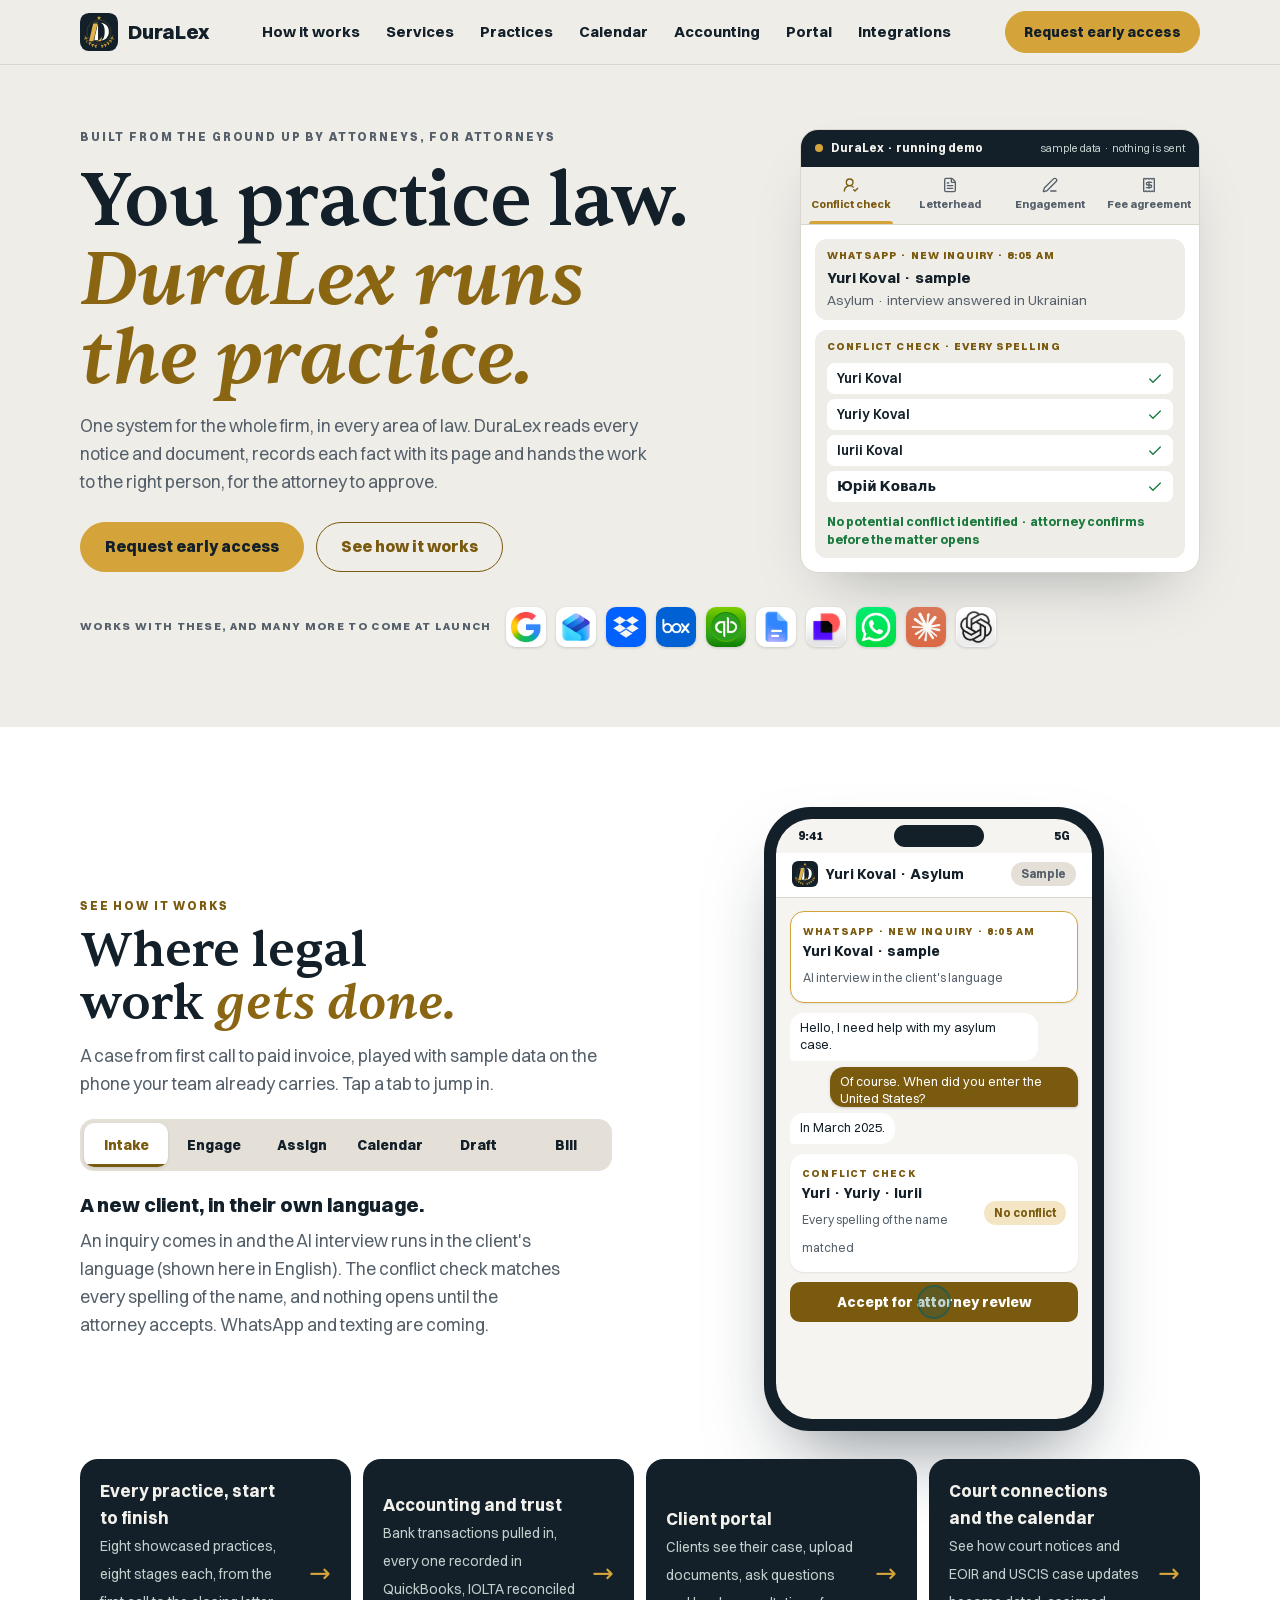
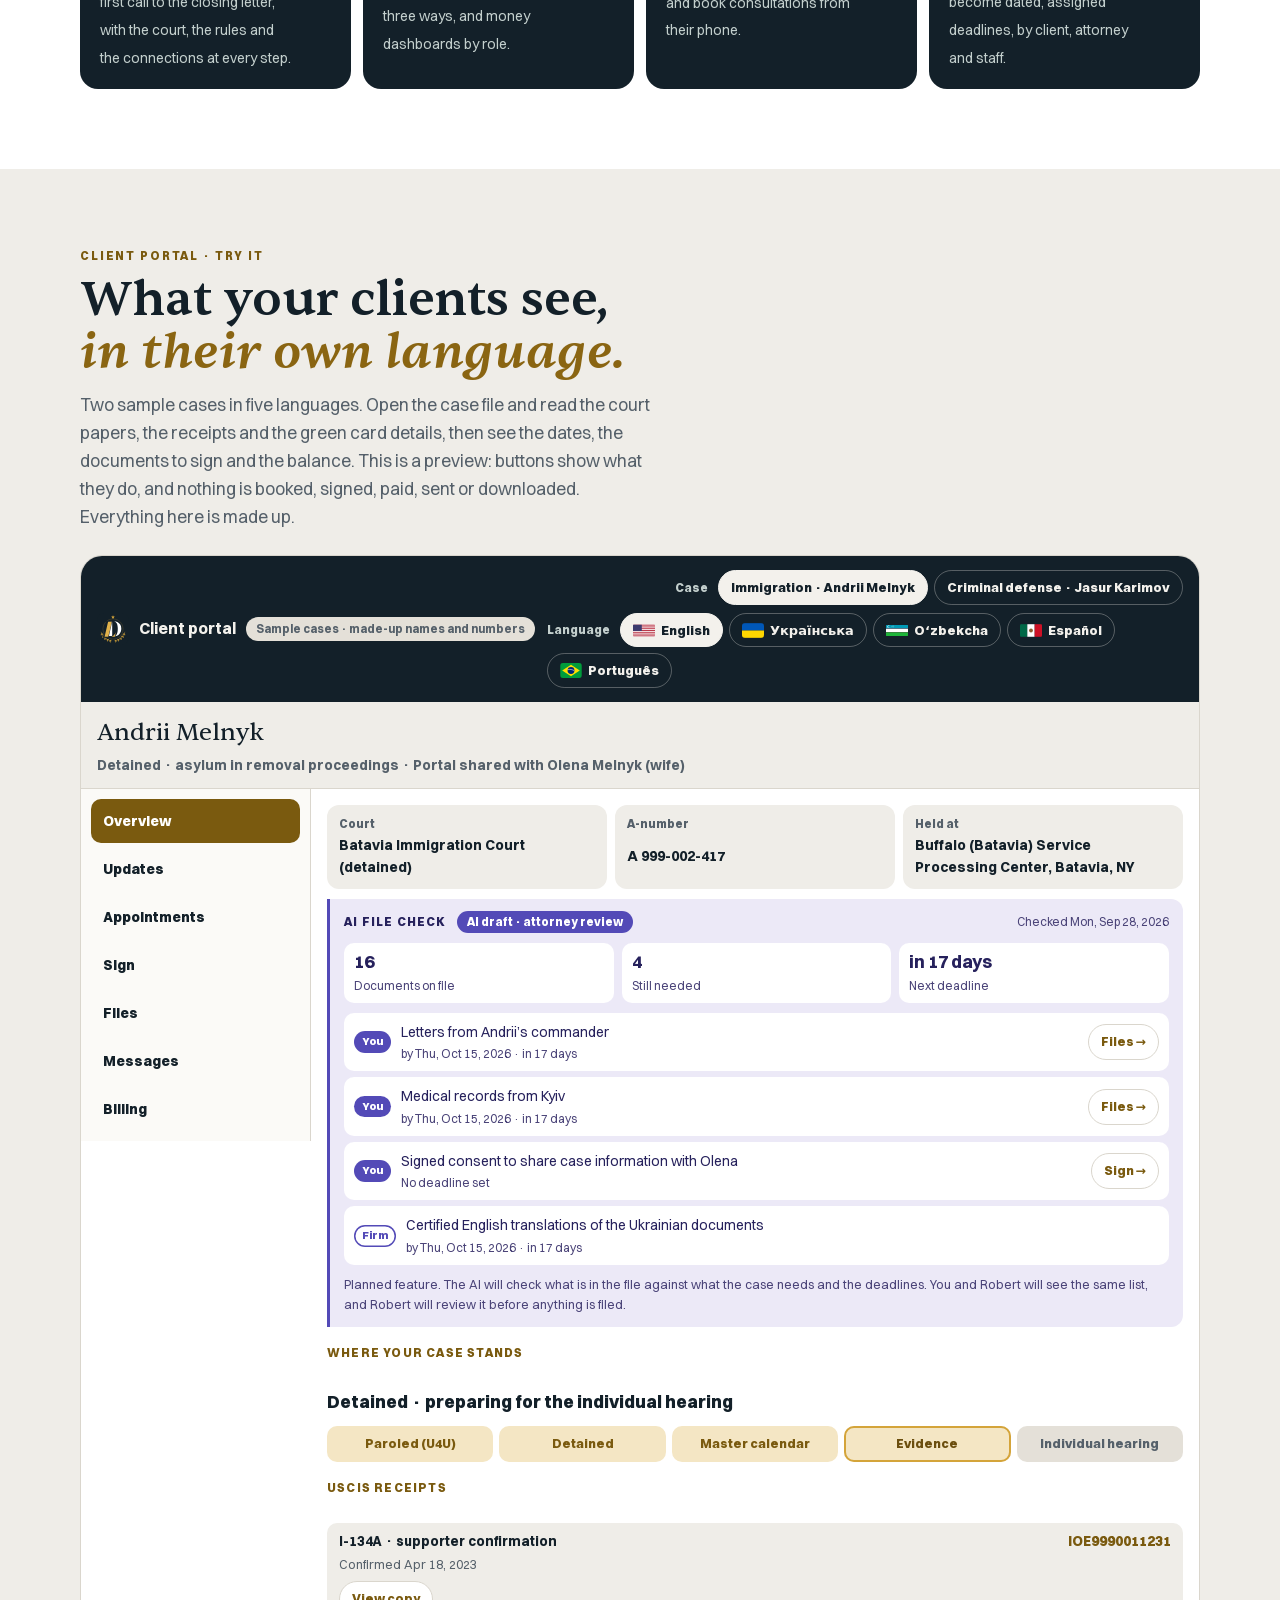
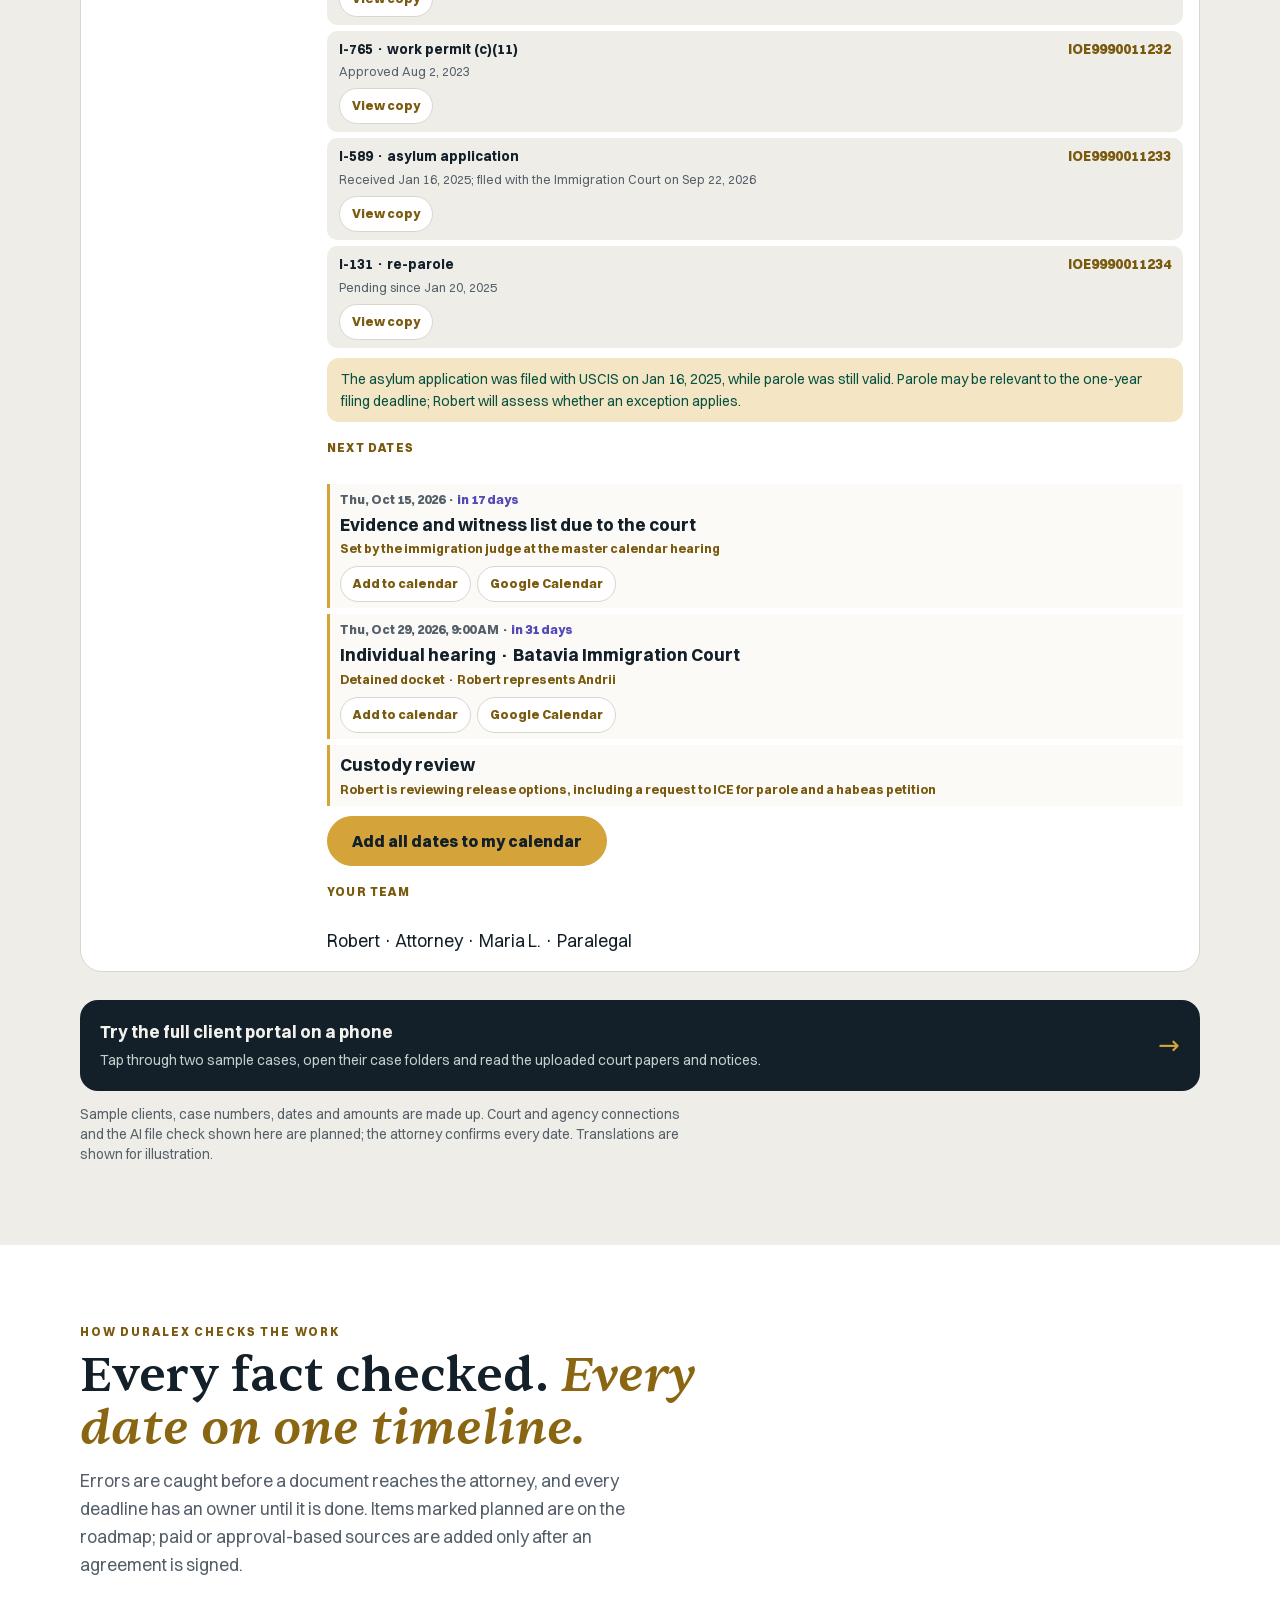
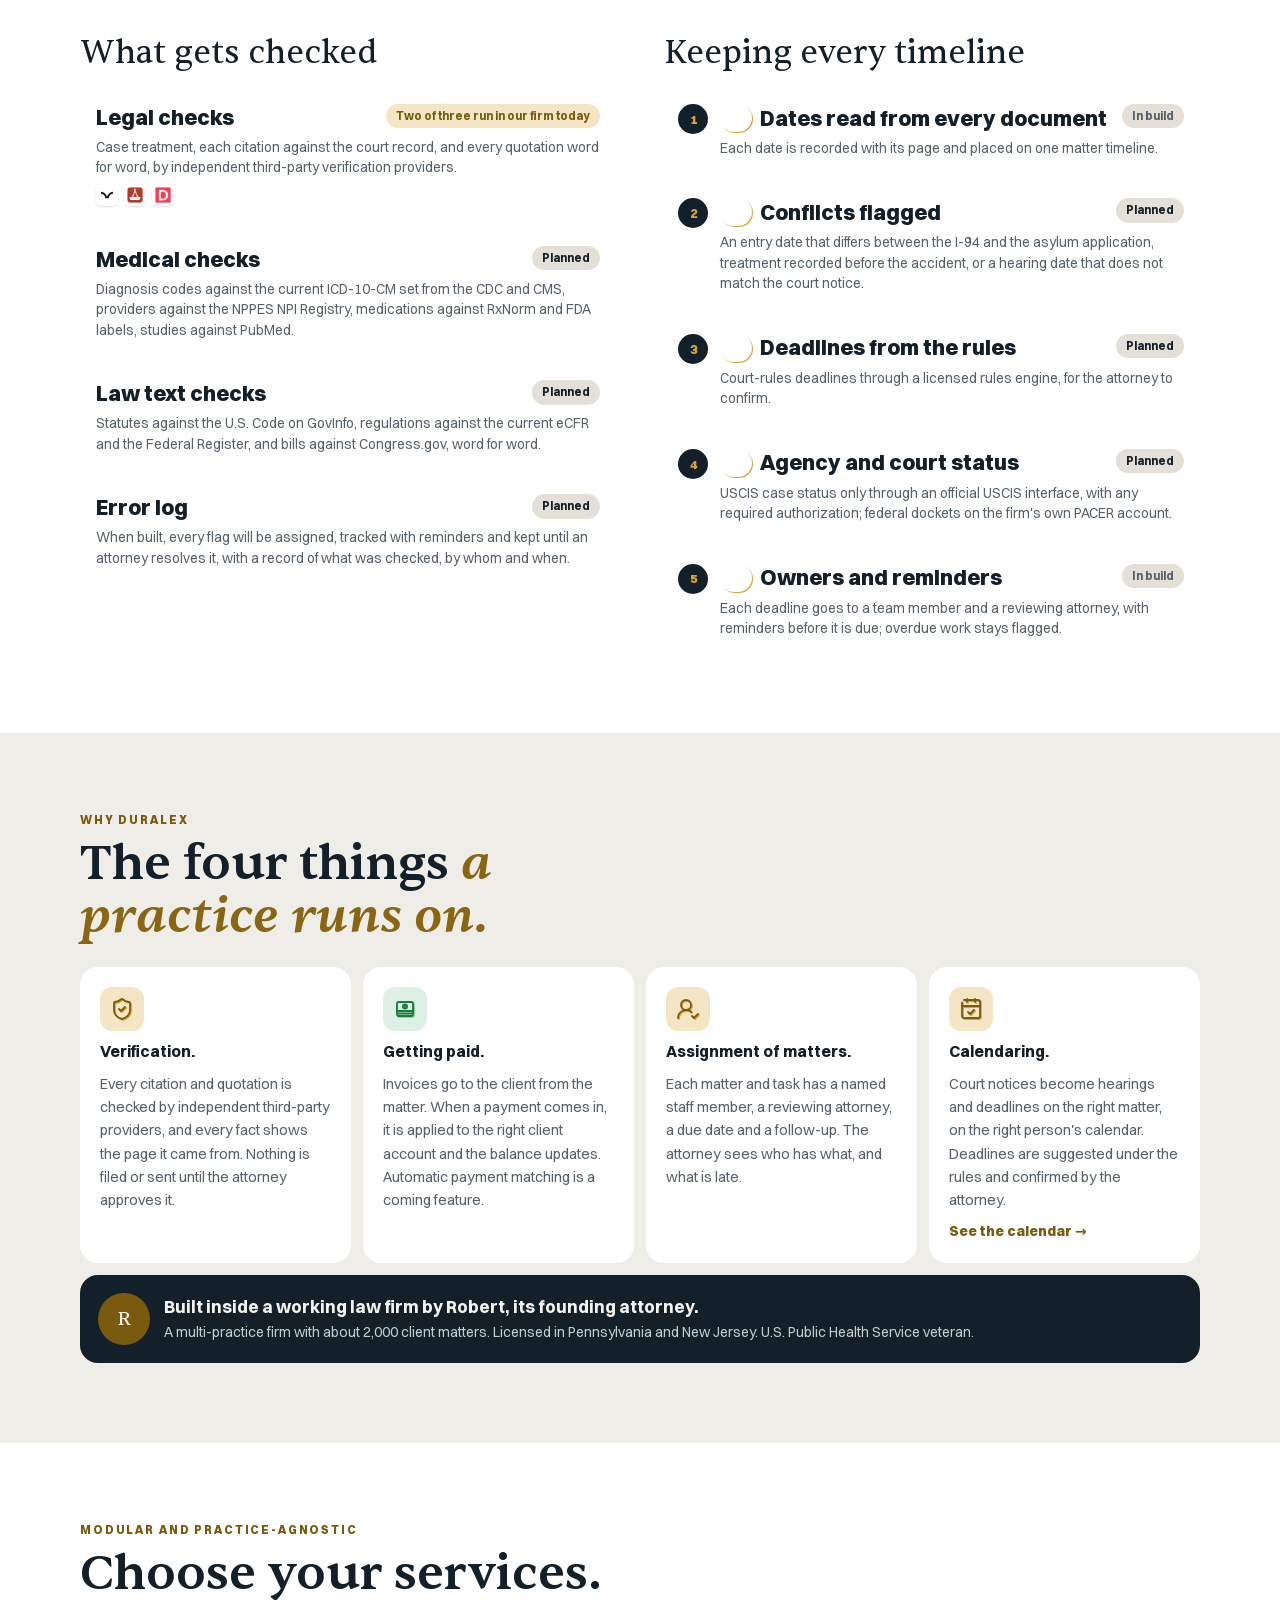
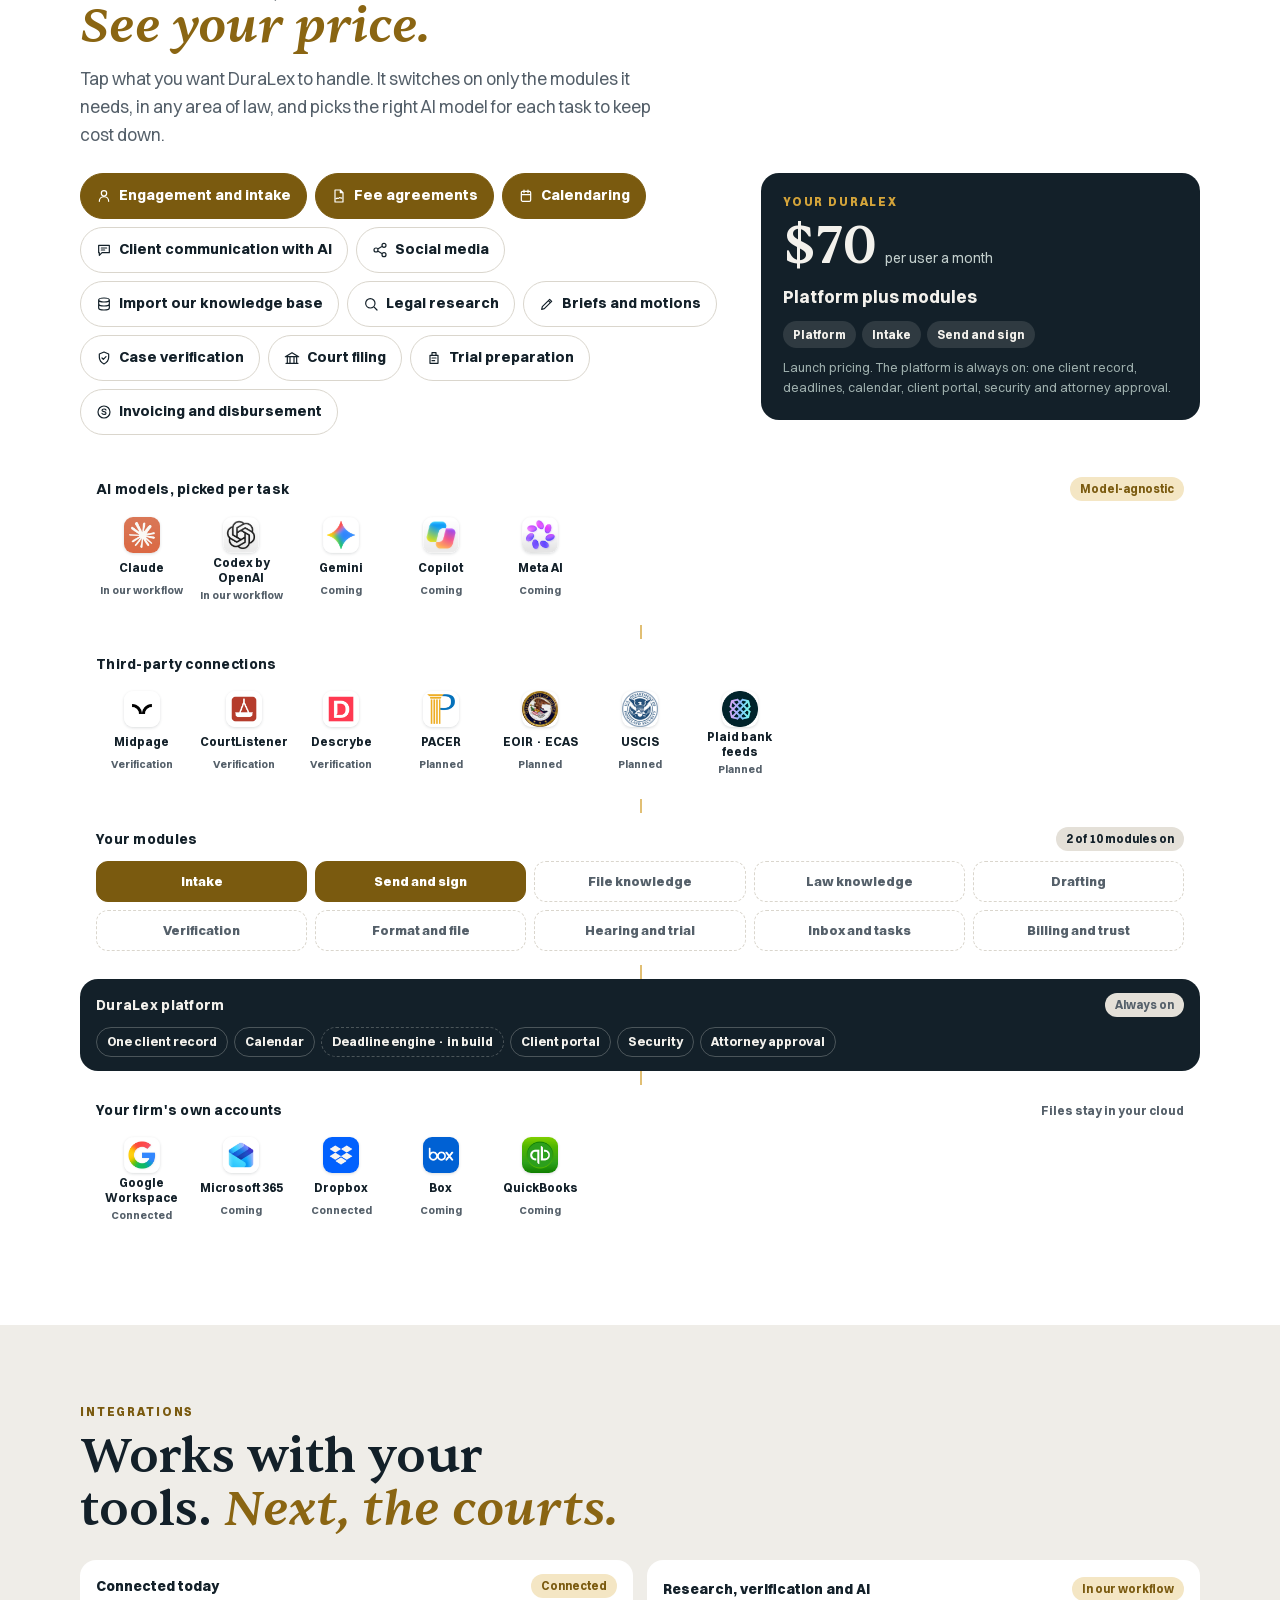
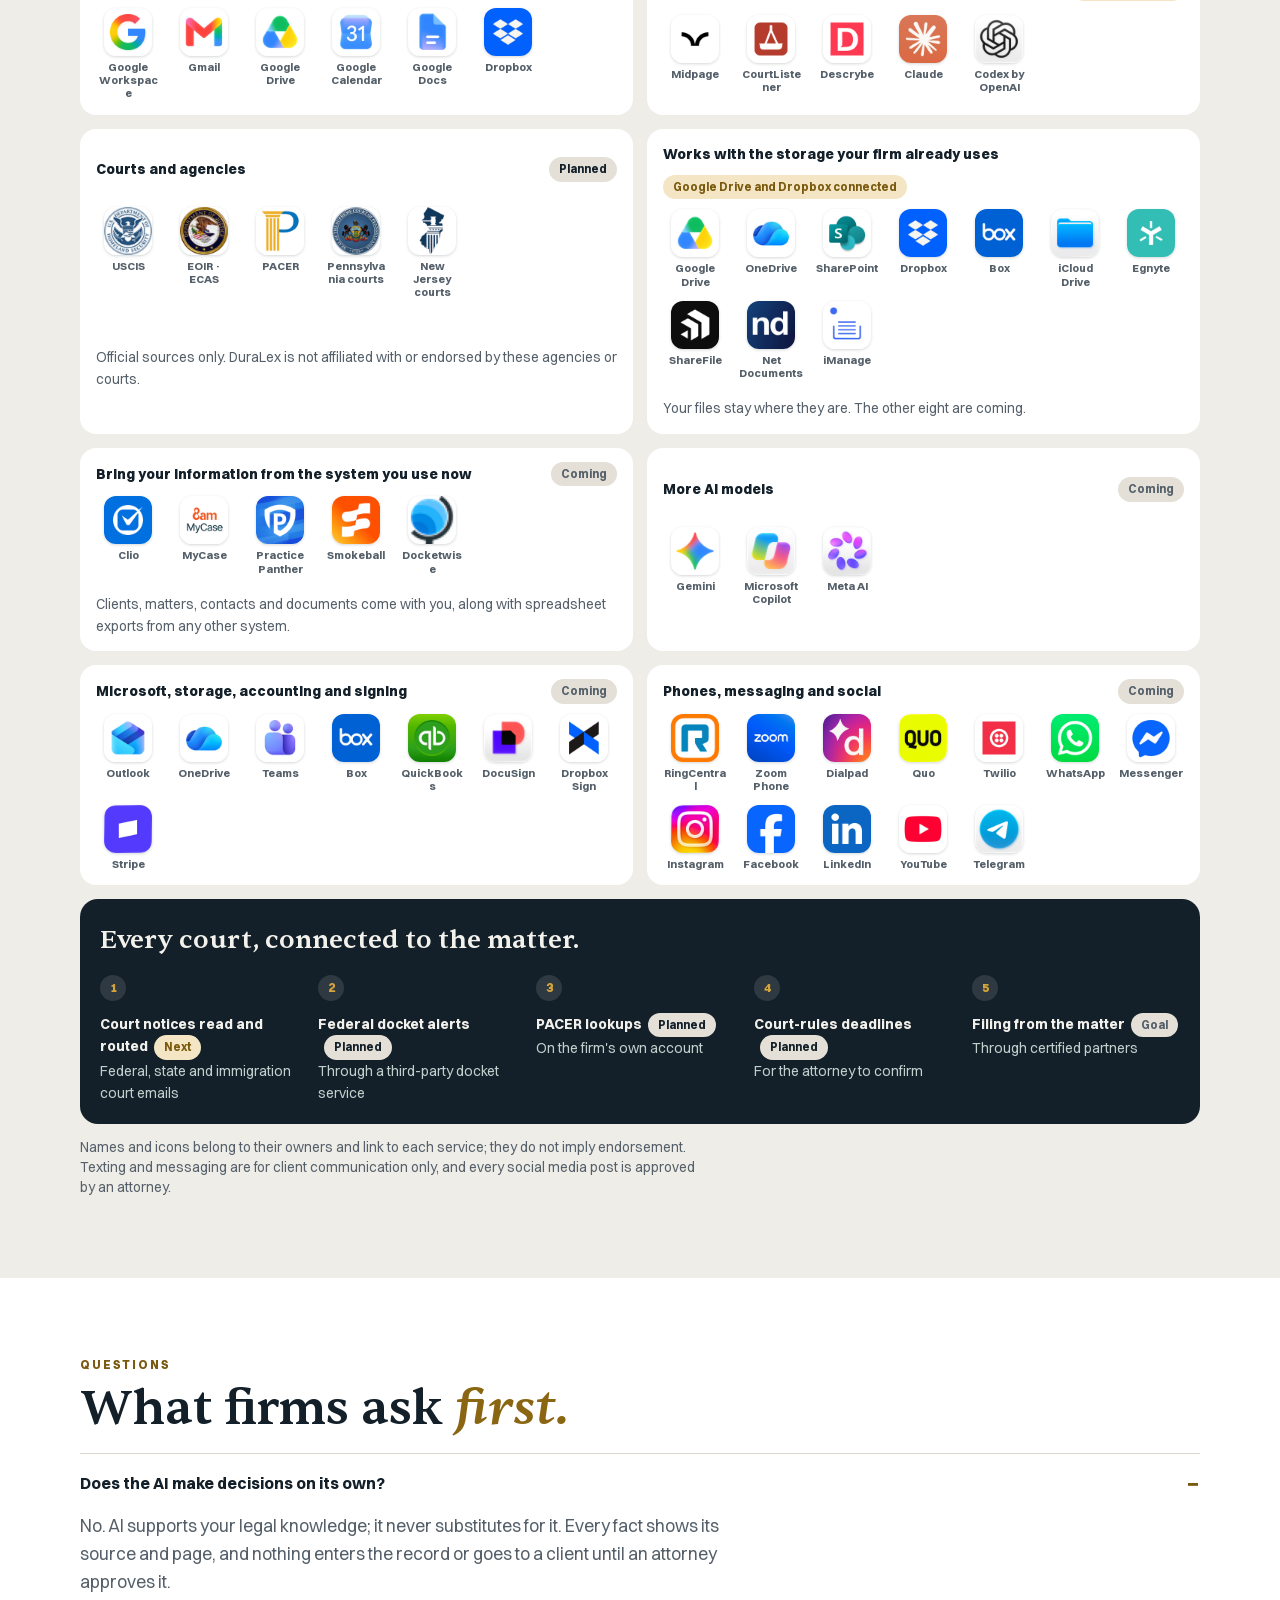
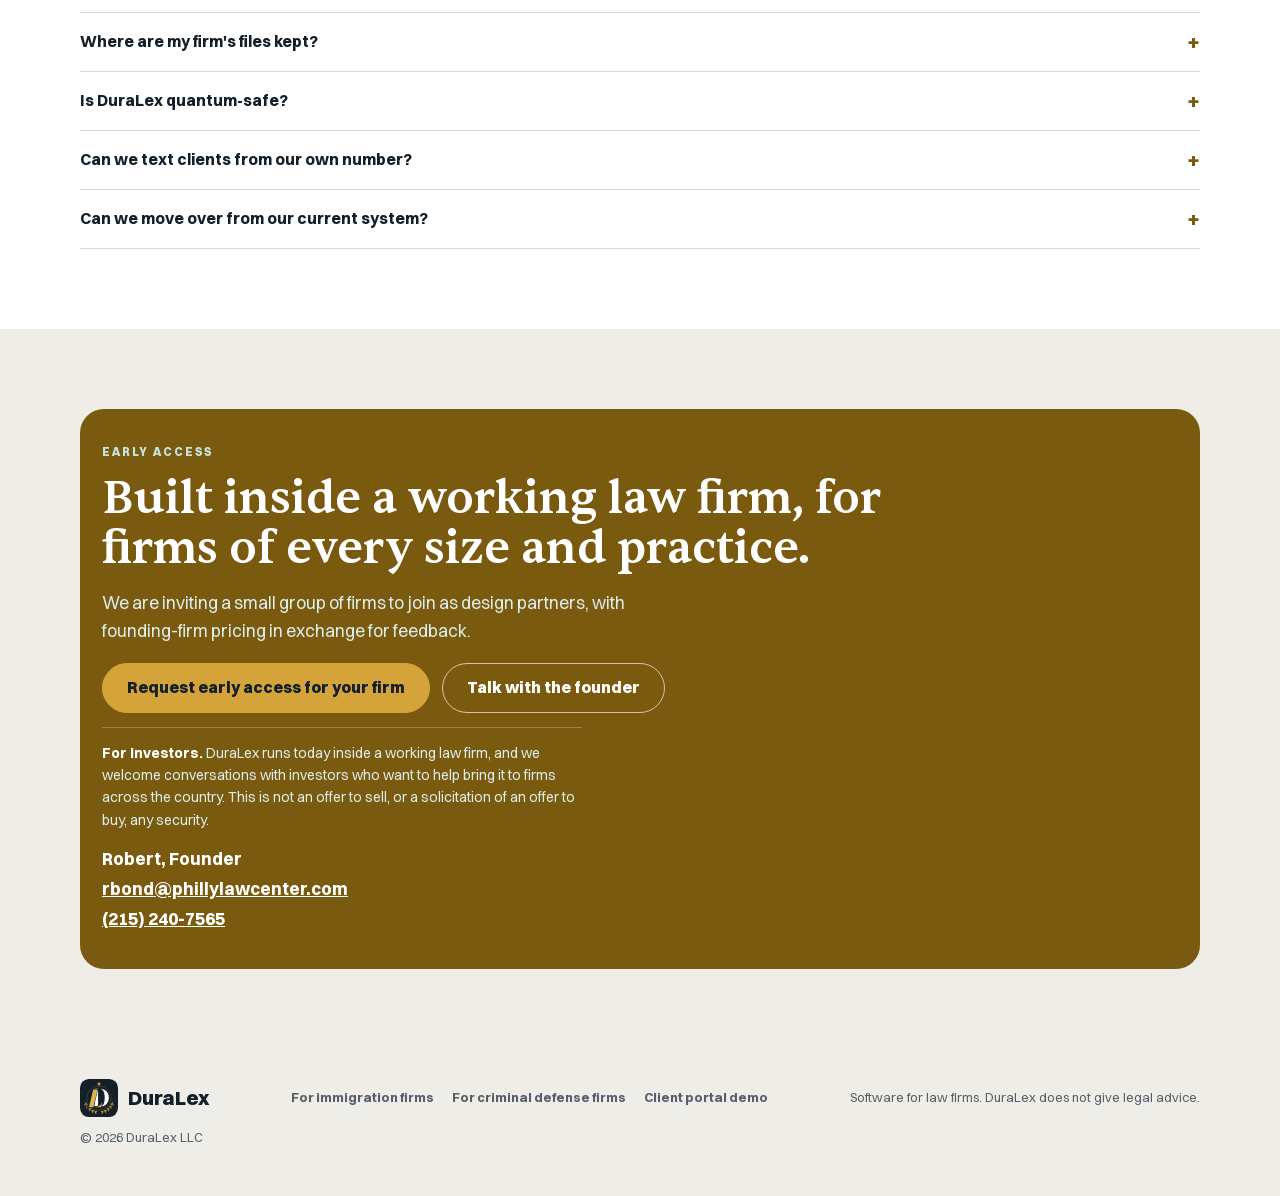
==== commit d0d85bfa: "Landing pages for immigration and criminal defense firms, footer solution links, sitemap and llms.tx" ====
--- a/index.html
+++ b/index.html
@@ -321,7 +321,7 @@
 </section>
 </main>
 
-<footer><div class="wrap"><a class="brand" href="#top"><svg class="logo" aria-hidden="true" xmlns="http://www.w3.org/2000/svg" viewBox="0 0 64 64"><rect width="64" height="64" rx="15" fill="#132029"/><circle cx="32" cy="32" r="20.3" fill="none" stroke="#D4A43A" stroke-width=".6" opacity=".55"/><path d="M8.33 38.34 A24.5 24.5 0 0 0 27.75 56.13" fill="none" stroke="#D4A43A" stroke-width=".7" stroke-linecap="round"/><ellipse cx="11.01" cy="42.05" rx="2.1" ry=".85" transform="rotate(30.5 11.01 42.05)" fill="#D4A43A"/><ellipse cx="8.61" cy="42.99" rx="2.1" ry=".85" transform="rotate(106.5 8.61 42.99)" fill="#D4A43A"/><ellipse cx="13.81" cy="46.51" rx="2.1" ry=".85" transform="rotate(17.5 13.81 46.51)" fill="#D4A43A"/><ellipse cx="11.68" cy="47.97" rx="2.1" ry=".85" transform="rotate(93.5 11.68 47.97)" fill="#D4A43A"/><ellipse cx="17.54" cy="50.23" rx="2.1" ry=".85" transform="rotate(4.5 17.54 50.23)" fill="#D4A43A"/><ellipse cx="15.79" cy="52.13" rx="2.1" ry=".85" transform="rotate(80.5 15.79 52.13)" fill="#D4A43A"/><ellipse cx="22.01" cy="53.01" rx="2.1" ry=".85" transform="rotate(-8.5 22.01 53.01)" fill="#D4A43A"/><ellipse cx="20.74" cy="55.26" rx="2.1" ry=".85" transform="rotate(67.5 20.74 55.26)" fill="#D4A43A"/><ellipse cx="27.00" cy="54.72" rx="2.1" ry=".85" transform="rotate(-21.5 27.00 54.72)" fill="#D4A43A"/><ellipse cx="26.26" cy="57.20" rx="2.1" ry=".85" transform="rotate(54.5 26.26 57.20)" fill="#D4A43A"/><path d="M55.67 38.34 A24.5 24.5 0 0 1 36.25 56.13" fill="none" stroke="#D4A43A" stroke-width=".7" stroke-linecap="round"/><ellipse cx="55.39" cy="42.99" rx="2.1" ry=".85" transform="rotate(73.5 55.39 42.99)" fill="#D4A43A"/><ellipse cx="52.99" cy="42.05" rx="2.1" ry=".85" transform="rotate(149.5 52.99 42.05)" fill="#D4A43A"/><ellipse cx="52.32" cy="47.97" rx="2.1" ry=".85" transform="rotate(86.5 52.32 47.97)" fill="#D4A43A"/><ellipse cx="50.19" cy="46.51" rx="2.1" ry=".85" transform="rotate(162.5 50.19 46.51)" fill="#D4A43A"/><ellipse cx="48.21" cy="52.13" rx="2.1" ry=".85" transform="rotate(99.5 48.21 52.13)" fill="#D4A43A"/><ellipse cx="46.46" cy="50.23" rx="2.1" ry=".85" transform="rotate(175.5 46.46 50.23)" fill="#D4A43A"/><ellipse cx="43.26" cy="55.26" rx="2.1" ry=".85" transform="rotate(112.5 43.26 55.26)" fill="#D4A43A"/><ellipse cx="41.99" cy="53.01" rx="2.1" ry=".85" transform="rotate(188.5 41.99 53.01)" fill="#D4A43A"/><ellipse cx="37.74" cy="57.20" rx="2.1" ry=".85" transform="rotate(125.5 37.74 57.20)" fill="#D4A43A"/><ellipse cx="37.00" cy="54.72" rx="2.1" ry=".85" transform="rotate(201.5 37.00 54.72)" fill="#D4A43A"/><path d="M32 4.6l1.05 2.35 2.55.2-1.95 1.65.6 2.5L32 10l-2.25 1.3.6-2.5-1.95-1.65 2.55-.2z" fill="#D4A43A"/><g transform="translate(20.60 16.5)"><path d="M12.795696040868455 0.0Q17.549999999999997 0.0 20.953239436619718 1.8900000000000006Q24.35647887323944 3.780000000000001 26.17823943661972 7.16Q28.0 10.54 28.0 15.0Q28.0 18.35 26.91 21.1Q25.82 23.85 23.81 25.845Q21.799999999999997 27.84 19.004999999999995 28.92Q16.209999999999997 30.0 12.790000000000001 30.0H0.0V29.92H3.59V0.0799999999999983H0.0V0.0ZM9.8 29.92H12.790000000000001Q15.1 29.92 16.675 28.71Q18.25 27.5 19.2 25.415Q20.15 23.33 20.57 20.64Q20.99 17.95 20.99 14.99Q20.99 12.04 20.515 9.357210065645512Q20.04 6.674420131291026 19.049999999999997 4.587210065645513Q18.06 2.5 16.509999999999998 1.2899999999999991Q14.96 0.0799999999999983 12.790000000000001 0.0799999999999983H9.8Z" fill="#FFFFFF"/></g><g transform="translate(11.80 17.5)"><path d="M3.4 30.0 10.36 0.0H17.67357421875L10.713574218749999 30.0ZM0.0 30.0V29.92H13.74639892578125Q16.88639892578125 29.92 19.21219543457031 28.75Q21.537991943359376 27.58 23.15018737792969 25.56Q24.7623828125 23.54 25.78157958984375 21.0H25.86157958984375L23.78157958984375 30.0ZM6.760000000000001 0.0799999999999983V0.0H21.27357421875V0.0799999999999983Z" fill="#E2B24A" stroke="#132029" stroke-width="1.6" paint-order="stroke" stroke-linejoin="round"/></g></svg><b>DuraLex</b></a><span>Software for law firms. DuraLex does not give legal advice.</span><span>© 2026 DuraLex LLC</span></div></footer>
+<footer><div class="wrap"><a class="brand" href="#top"><svg class="logo" aria-hidden="true" xmlns="http://www.w3.org/2000/svg" viewBox="0 0 64 64"><rect width="64" height="64" rx="15" fill="#132029"/><circle cx="32" cy="32" r="20.3" fill="none" stroke="#D4A43A" stroke-width=".6" opacity=".55"/><path d="M8.33 38.34 A24.5 24.5 0 0 0 27.75 56.13" fill="none" stroke="#D4A43A" stroke-width=".7" stroke-linecap="round"/><ellipse cx="11.01" cy="42.05" rx="2.1" ry=".85" transform="rotate(30.5 11.01 42.05)" fill="#D4A43A"/><ellipse cx="8.61" cy="42.99" rx="2.1" ry=".85" transform="rotate(106.5 8.61 42.99)" fill="#D4A43A"/><ellipse cx="13.81" cy="46.51" rx="2.1" ry=".85" transform="rotate(17.5 13.81 46.51)" fill="#D4A43A"/><ellipse cx="11.68" cy="47.97" rx="2.1" ry=".85" transform="rotate(93.5 11.68 47.97)" fill="#D4A43A"/><ellipse cx="17.54" cy="50.23" rx="2.1" ry=".85" transform="rotate(4.5 17.54 50.23)" fill="#D4A43A"/><ellipse cx="15.79" cy="52.13" rx="2.1" ry=".85" transform="rotate(80.5 15.79 52.13)" fill="#D4A43A"/><ellipse cx="22.01" cy="53.01" rx="2.1" ry=".85" transform="rotate(-8.5 22.01 53.01)" fill="#D4A43A"/><ellipse cx="20.74" cy="55.26" rx="2.1" ry=".85" transform="rotate(67.5 20.74 55.26)" fill="#D4A43A"/><ellipse cx="27.00" cy="54.72" rx="2.1" ry=".85" transform="rotate(-21.5 27.00 54.72)" fill="#D4A43A"/><ellipse cx="26.26" cy="57.20" rx="2.1" ry=".85" transform="rotate(54.5 26.26 57.20)" fill="#D4A43A"/><path d="M55.67 38.34 A24.5 24.5 0 0 1 36.25 56.13" fill="none" stroke="#D4A43A" stroke-width=".7" stroke-linecap="round"/><ellipse cx="55.39" cy="42.99" rx="2.1" ry=".85" transform="rotate(73.5 55.39 42.99)" fill="#D4A43A"/><ellipse cx="52.99" cy="42.05" rx="2.1" ry=".85" transform="rotate(149.5 52.99 42.05)" fill="#D4A43A"/><ellipse cx="52.32" cy="47.97" rx="2.1" ry=".85" transform="rotate(86.5 52.32 47.97)" fill="#D4A43A"/><ellipse cx="50.19" cy="46.51" rx="2.1" ry=".85" transform="rotate(162.5 50.19 46.51)" fill="#D4A43A"/><ellipse cx="48.21" cy="52.13" rx="2.1" ry=".85" transform="rotate(99.5 48.21 52.13)" fill="#D4A43A"/><ellipse cx="46.46" cy="50.23" rx="2.1" ry=".85" transform="rotate(175.5 46.46 50.23)" fill="#D4A43A"/><ellipse cx="43.26" cy="55.26" rx="2.1" ry=".85" transform="rotate(112.5 43.26 55.26)" fill="#D4A43A"/><ellipse cx="41.99" cy="53.01" rx="2.1" ry=".85" transform="rotate(188.5 41.99 53.01)" fill="#D4A43A"/><ellipse cx="37.74" cy="57.20" rx="2.1" ry=".85" transform="rotate(125.5 37.74 57.20)" fill="#D4A43A"/><ellipse cx="37.00" cy="54.72" rx="2.1" ry=".85" transform="rotate(201.5 37.00 54.72)" fill="#D4A43A"/><path d="M32 4.6l1.05 2.35 2.55.2-1.95 1.65.6 2.5L32 10l-2.25 1.3.6-2.5-1.95-1.65 2.55-.2z" fill="#D4A43A"/><g transform="translate(20.60 16.5)"><path d="M12.795696040868455 0.0Q17.549999999999997 0.0 20.953239436619718 1.8900000000000006Q24.35647887323944 3.780000000000001 26.17823943661972 7.16Q28.0 10.54 28.0 15.0Q28.0 18.35 26.91 21.1Q25.82 23.85 23.81 25.845Q21.799999999999997 27.84 19.004999999999995 28.92Q16.209999999999997 30.0 12.790000000000001 30.0H0.0V29.92H3.59V0.0799999999999983H0.0V0.0ZM9.8 29.92H12.790000000000001Q15.1 29.92 16.675 28.71Q18.25 27.5 19.2 25.415Q20.15 23.33 20.57 20.64Q20.99 17.95 20.99 14.99Q20.99 12.04 20.515 9.357210065645512Q20.04 6.674420131291026 19.049999999999997 4.587210065645513Q18.06 2.5 16.509999999999998 1.2899999999999991Q14.96 0.0799999999999983 12.790000000000001 0.0799999999999983H9.8Z" fill="#FFFFFF"/></g><g transform="translate(11.80 17.5)"><path d="M3.4 30.0 10.36 0.0H17.67357421875L10.713574218749999 30.0ZM0.0 30.0V29.92H13.74639892578125Q16.88639892578125 29.92 19.21219543457031 28.75Q21.537991943359376 27.58 23.15018737792969 25.56Q24.7623828125 23.54 25.78157958984375 21.0H25.86157958984375L23.78157958984375 30.0ZM6.760000000000001 0.0799999999999983V0.0H21.27357421875V0.0799999999999983Z" fill="#E2B24A" stroke="#132029" stroke-width="1.6" paint-order="stroke" stroke-linejoin="round"/></g></svg><b>DuraLex</b></a><nav class="fnav" aria-label="Solutions"><a href="/immigration/">For immigration firms</a><a href="/criminal-defense/">For criminal defense firms</a><a href="/portal-demo/">Client portal demo</a></nav><span>Software for law firms. DuraLex does not give legal advice.</span><span>© 2026 DuraLex LLC</span></div></footer>
 
 <script>
 (function(){
--- a/site.css
+++ b/site.css
@@ -687,9 +687,9 @@
 /* v36: running demo beside the hero headline (desktop only). Four stages cycle on their own; hover or focus pauses; the tabs jump. */
 .hero-demo{display:grid;width:100%;max-width:460px;margin-top:26px;background:#fff;border:1px solid var(--rule);border-radius:18px;overflow:hidden;box-shadow:0 30px 60px -30px rgba(19,32,41,.35);font-size:13.5px;line-height:1.4}
 @media(min-width:1000px){
-.hero .wrap:not(.split){display:grid;grid-template-columns:minmax(0,1fr) 400px;column-gap:48px;align-items:center}
-.hero .wrap:not(.split)>.eyebrow,.hero .wrap:not(.split)>h1,.hero .wrap:not(.split)>.sub,.hero .wrap:not(.split)>.ctas{grid-column:1}
-.hero .wrap:not(.split)>.works{grid-column:1/-1}
+.hero .wrap:not(.split):has(>.hero-demo){display:grid;grid-template-columns:minmax(0,1fr) 400px;column-gap:48px;align-items:center}
+.hero .wrap:not(.split):has(>.hero-demo)>.eyebrow,.hero .wrap:not(.split):has(>.hero-demo)>h1,.hero .wrap:not(.split):has(>.hero-demo)>.sub,.hero .wrap:not(.split):has(>.hero-demo)>.ctas{grid-column:1}
+.hero .wrap:not(.split):has(>.hero-demo)>.works{grid-column:1/-1}
 .hero-demo{grid-column:2;grid-row:1/5;align-self:center;max-width:none;margin-top:0}
 }
 .hd-bar{display:flex;align-items:center;gap:8px;padding:10px 14px;background:var(--navy);color:var(--ondark);font-size:12px}
@@ -736,3 +736,6 @@
 /* v37: the demo also shows on phones, under the buttons, at full width */
 @media(max-width:999px){.hd-tabs [role=tab]{font-size:11px;padding:8px 2px 12px}.hd-stage{min-height:330px}.hd-list{gap:4px}.hd-list li{padding:4px 10px}.hd-card{gap:2px}}
 @media(max-width:999px){#hdPane0 .hd-card>span{display:none}}
+
+/* v40: footer solution links */
+.fnav{display:flex;flex-wrap:wrap;gap:6px 18px}.fnav a{color:inherit;font-weight:700;text-decoration:none}.fnav a:hover{text-decoration:underline}
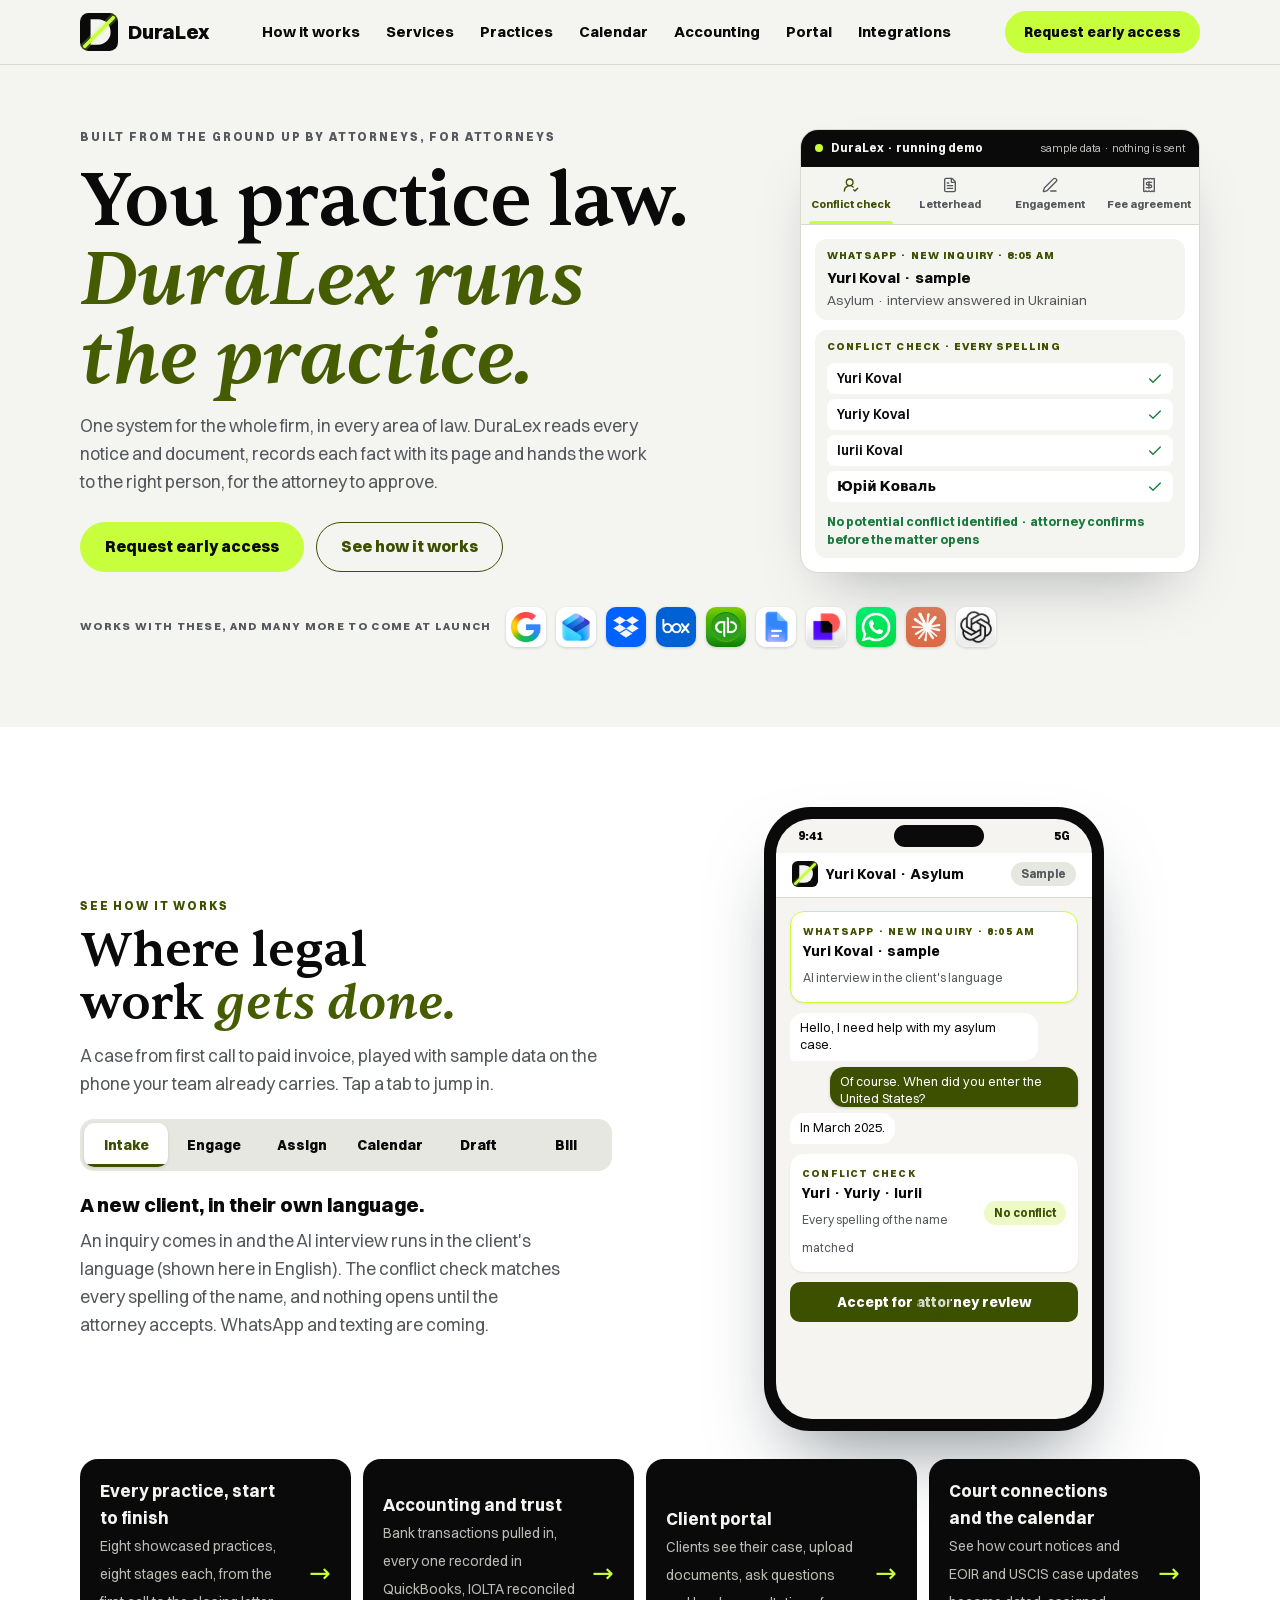
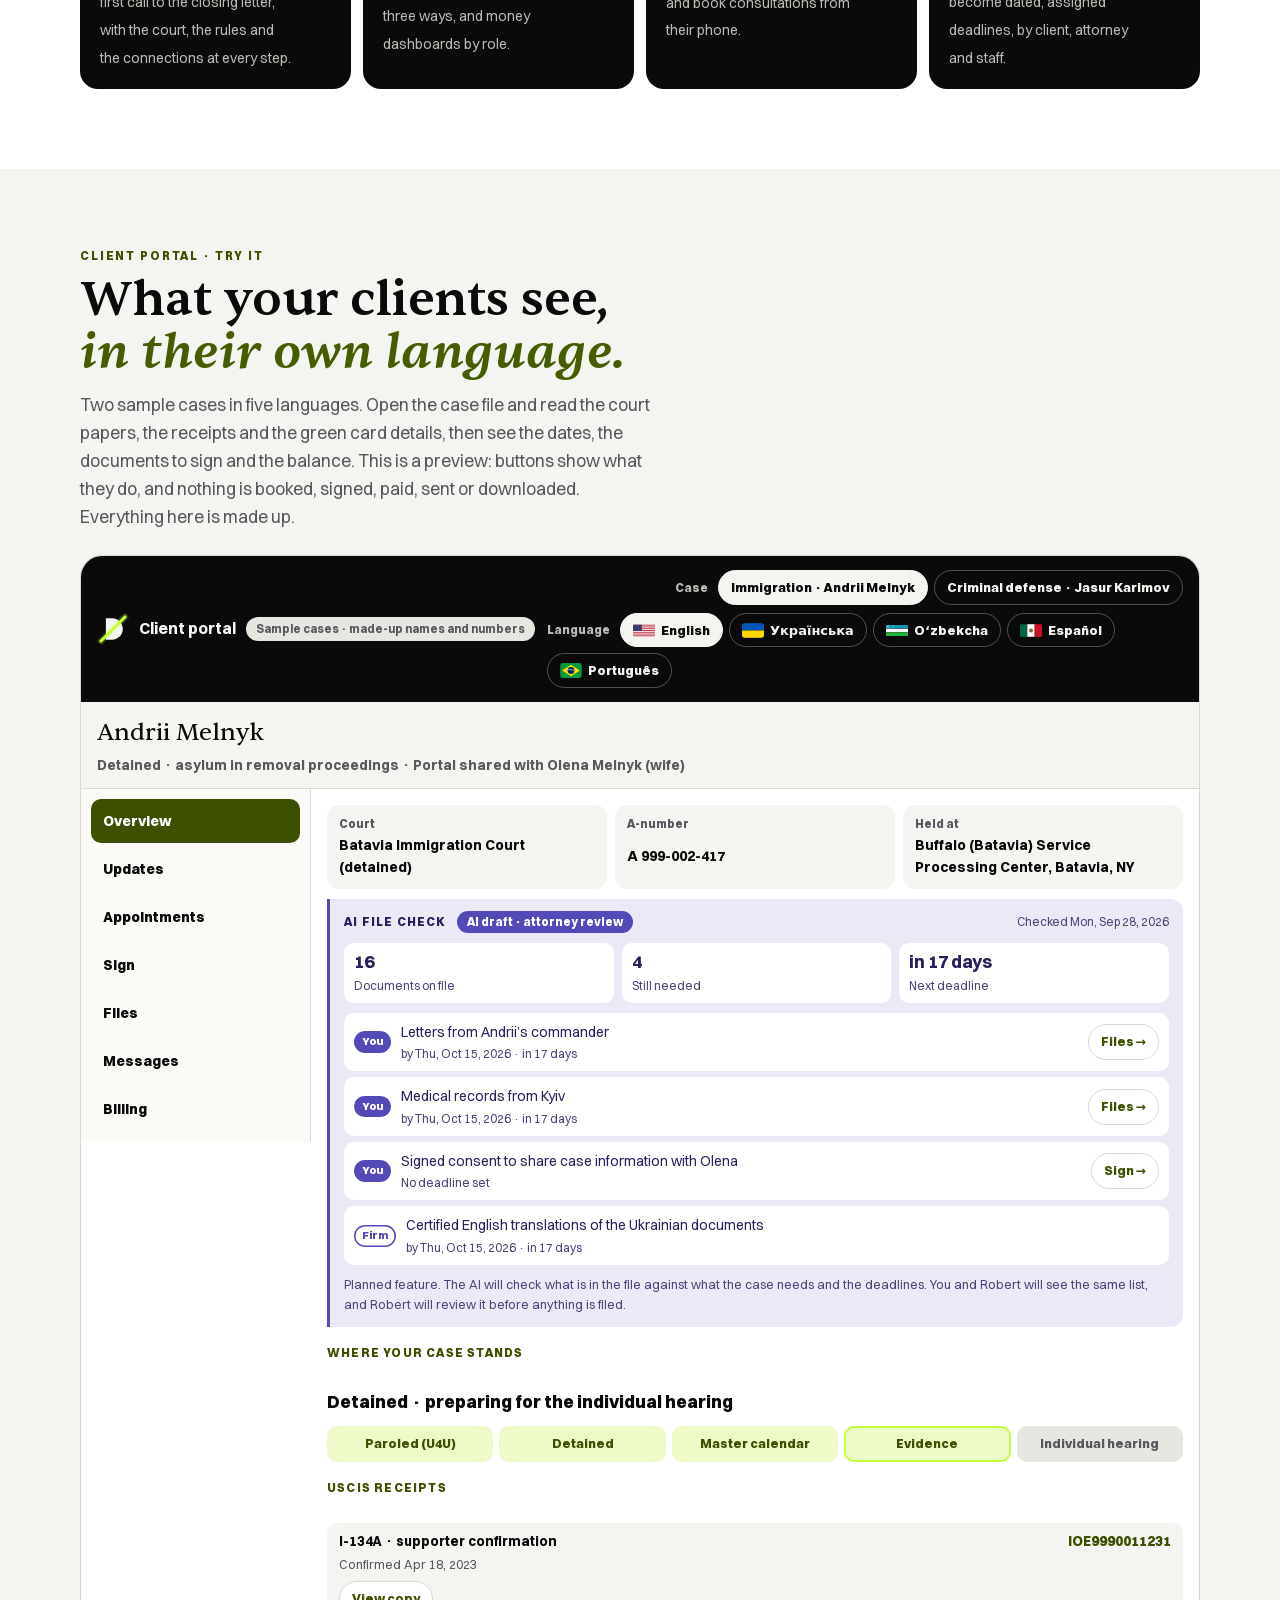
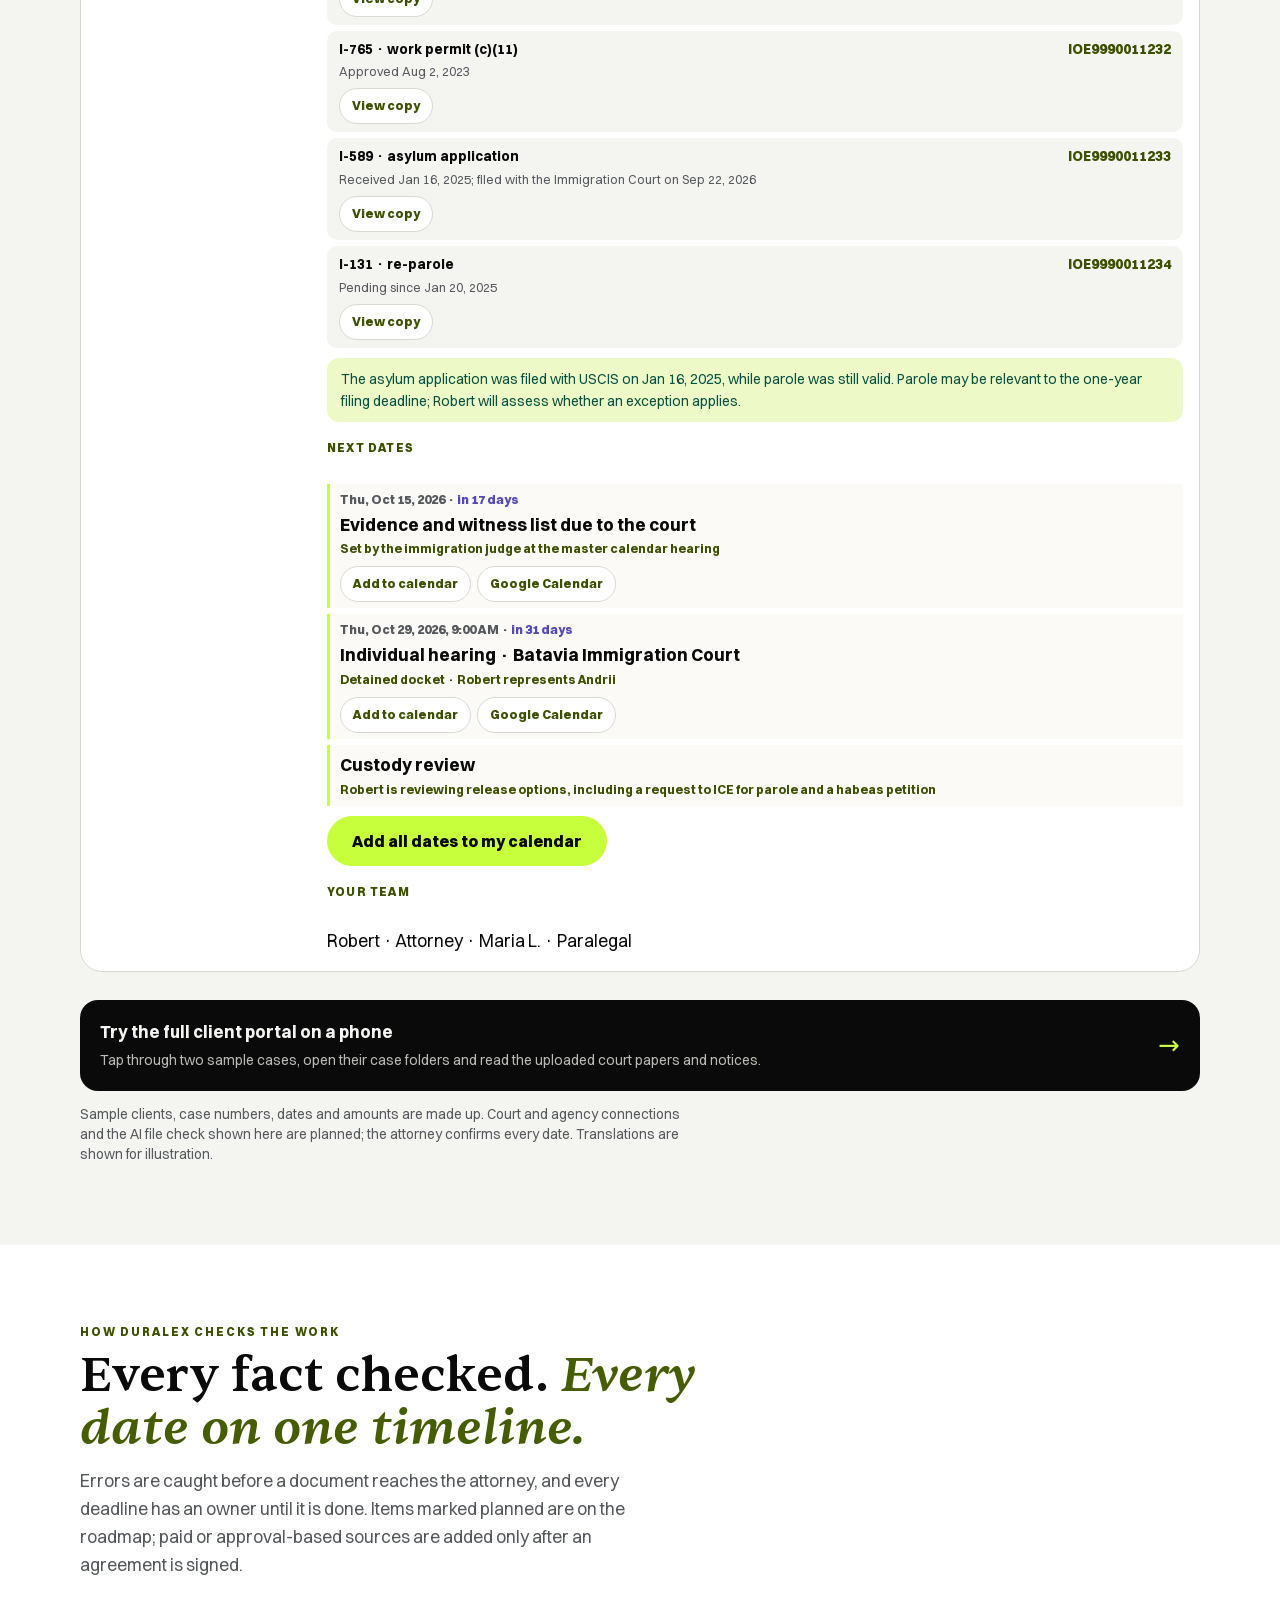
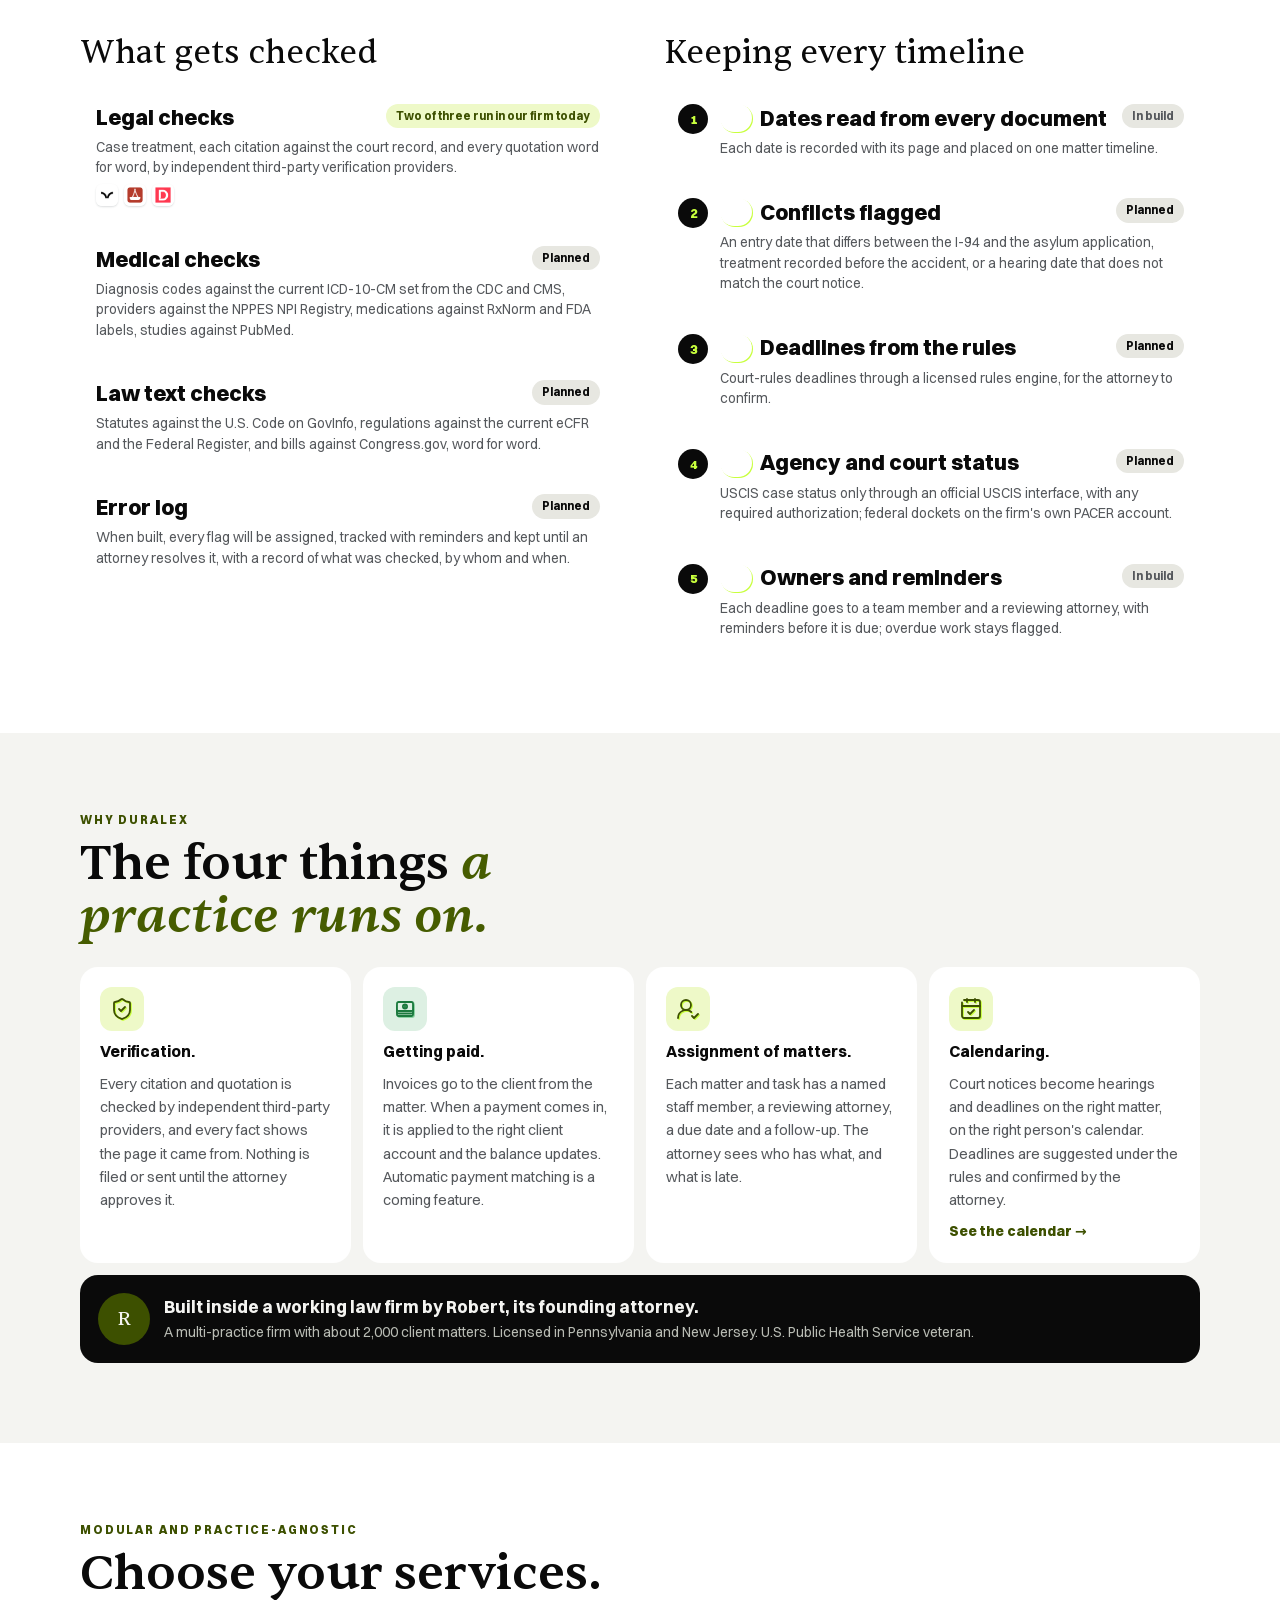
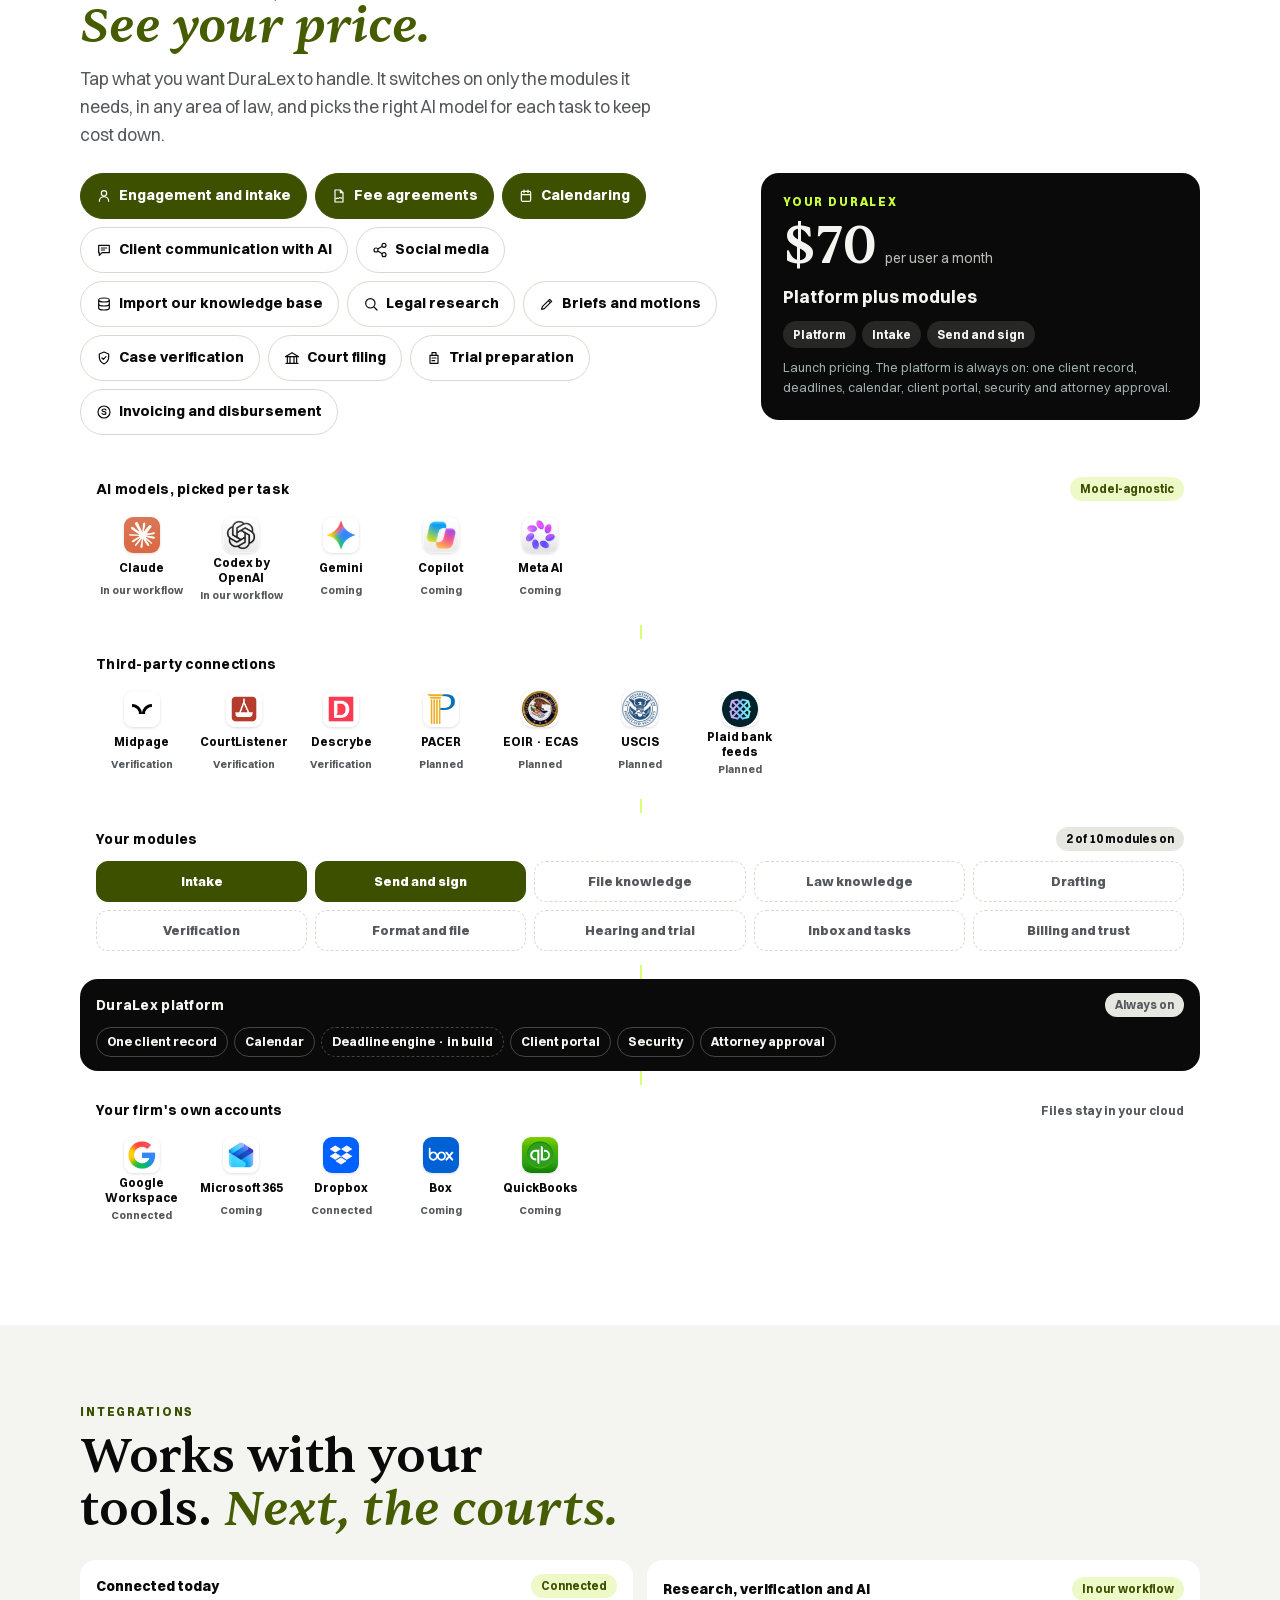
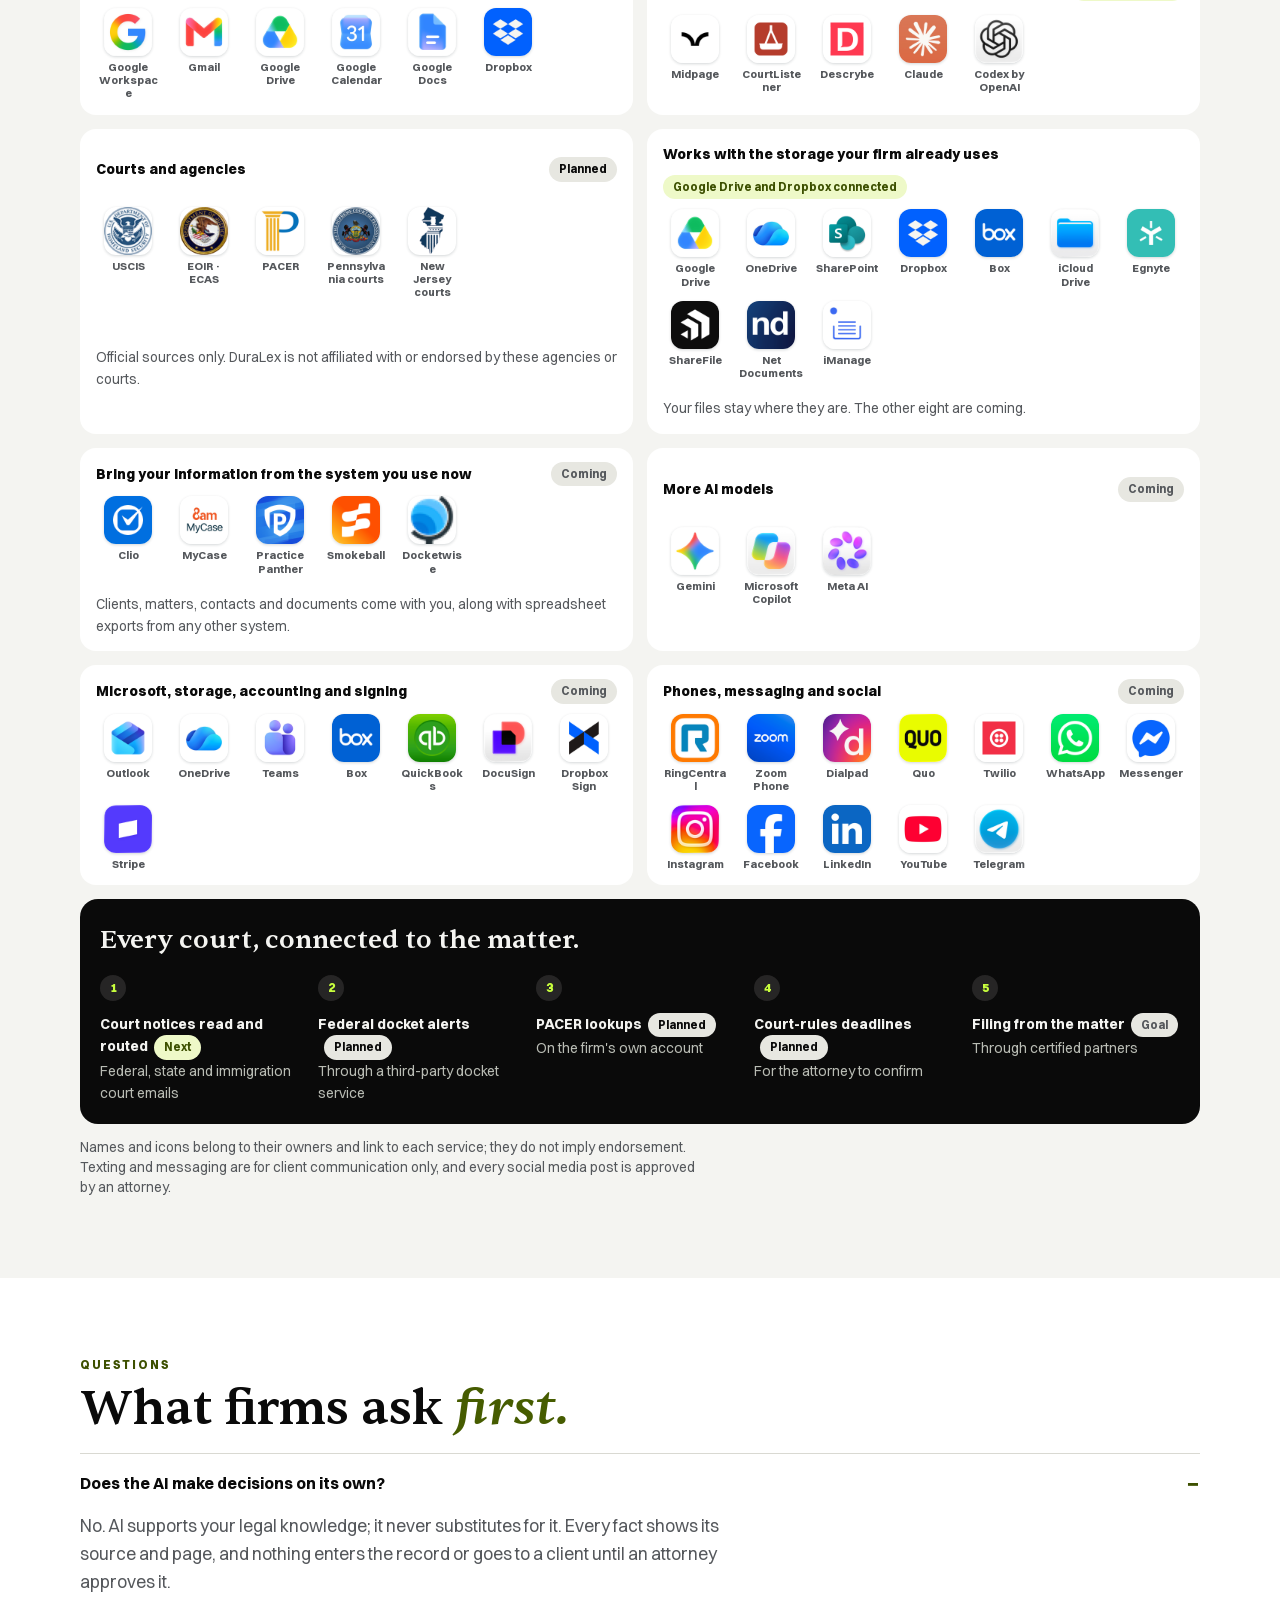
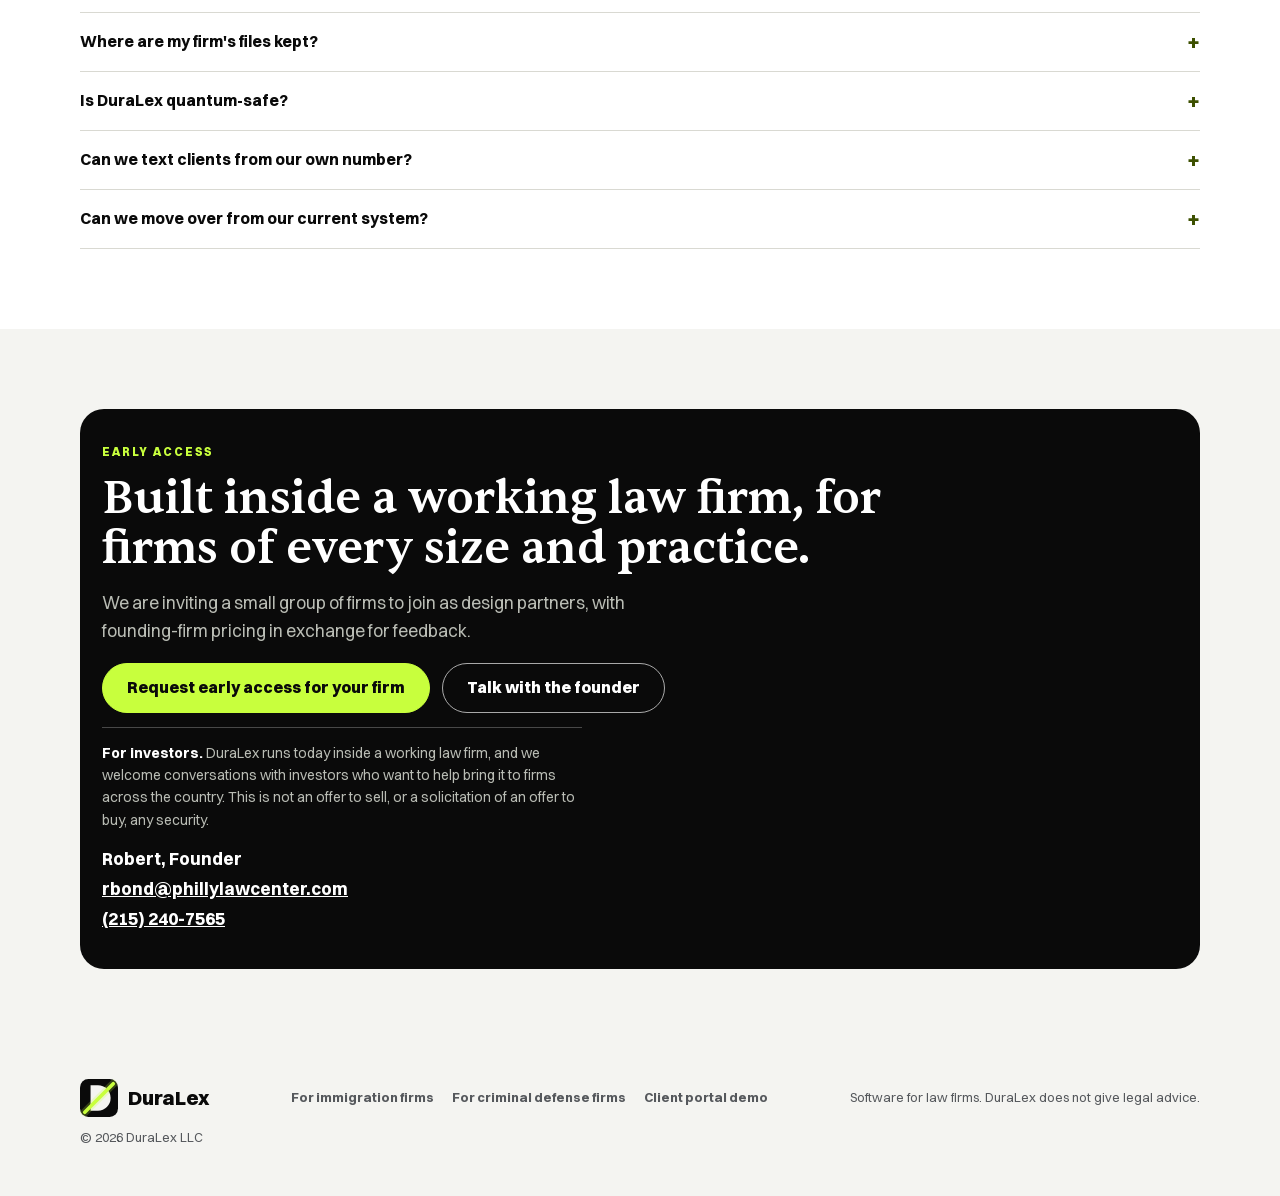
==== commit 4d9f3c5f: "Black & Acid theme and glow-slash mark Near-black ink and dark sections, acid for actions and accent" ====
--- a/index.html
+++ b/index.html
@@ -22,7 +22,7 @@
 <meta name="twitter:image" content="https://duralex.law/assets/og.jpg">
 <meta name="twitter:image:alt" content="DuraLex: You practice law. DuraLex runs the practice.">
 <script type="application/ld+json">{"@context":"https://schema.org","@graph":[{"@type":"Organization","@id":"https://duralex.law/#org","name":"DuraLex","url":"https://duralex.law/","logo":"https://duralex.law/icons/duralex-mark.svg","founder":{"@type":"Person","name":"Robert Bond","jobTitle":"Attorney"},"areaServed":"US","address":{"@type":"PostalAddress","addressLocality":"Philadelphia","addressRegion":"PA","addressCountry":"US"}},{"@type":"WebSite","@id":"https://duralex.law/#site","url":"https://duralex.law/","name":"DuraLex","publisher":{"@id":"https://duralex.law/#org"},"inLanguage":"en"},{"@type":"FAQPage","@id":"https://duralex.law/#faq","mainEntity":[{"@type":"Question","name":"Does the AI make decisions on its own?","acceptedAnswer":{"@type":"Answer","text":"No. AI supports your legal knowledge; it never substitutes for it. Every fact shows its source and page, and nothing enters the record or goes to a client until an attorney approves it."}},{"@type":"Question","name":"Where are my firm's files kept?","acceptedAnswer":{"@type":"Answer","text":"In your firm's own cloud storage. DuraLex organizes and reads the files where they are."}},{"@type":"Question","name":"Is DuraLex quantum-safe?","acceptedAnswer":{"@type":"Answer","text":"Post-quantum protection is a coming feature. When enabled, connections to DuraLex will use hybrid post-quantum encryption following the NIST standards published in August 2024."}},{"@type":"Question","name":"Can we text clients from our own number?","acceptedAnswer":{"@type":"Answer","text":"That is a coming feature, through business phone systems such as RingCentral, Quo, Dialpad and Zoom Phone, or Twilio for a number you already have. Texting is for client communication only."}},{"@type":"Question","name":"Can we move over from our current system?","acceptedAnswer":{"@type":"Answer","text":"Yes. Early-access firms have their data moved over at no charge."}}],"isPartOf":{"@id":"https://duralex.law/#site"}}]}</script>
-<meta name="theme-color" content="#132029">
+<meta name="theme-color" content="#0A0A0A">
 <meta name="referrer" content="strict-origin-when-cross-origin">
 <meta http-equiv="Content-Security-Policy" content="default-src 'self'; base-uri 'self'; object-src 'none'; form-action 'self'; connect-src 'self'; img-src 'self' data:; font-src 'self'; style-src 'self' 'unsafe-inline'; script-src 'self' 'sha256-qOhFsq0QMV2REqNwk5hGH5bZE9SkX6gt6yeyKdYPv+U=' 'sha256-aorP5sosdQ5rgzO6qm4xQWhjtxThdFkmcvMQKpIMk5M='; media-src 'self'">
 <link rel="icon" type="image/svg+xml" href="icons/duralex-mark.svg">
@@ -35,14 +35,14 @@
 <a class="skip" href="#top">Skip to content</a>
 <header class="nav">
   <div class="wrap">
-    <a class="brand" href="#top"><svg class="logo" aria-hidden="true" xmlns="http://www.w3.org/2000/svg" viewBox="0 0 64 64"><rect width="64" height="64" rx="15" fill="#132029"/><circle cx="32" cy="32" r="20.3" fill="none" stroke="#D4A43A" stroke-width=".6" opacity=".55"/><path d="M8.33 38.34 A24.5 24.5 0 0 0 27.75 56.13" fill="none" stroke="#D4A43A" stroke-width=".7" stroke-linecap="round"/><ellipse cx="11.01" cy="42.05" rx="2.1" ry=".85" transform="rotate(30.5 11.01 42.05)" fill="#D4A43A"/><ellipse cx="8.61" cy="42.99" rx="2.1" ry=".85" transform="rotate(106.5 8.61 42.99)" fill="#D4A43A"/><ellipse cx="13.81" cy="46.51" rx="2.1" ry=".85" transform="rotate(17.5 13.81 46.51)" fill="#D4A43A"/><ellipse cx="11.68" cy="47.97" rx="2.1" ry=".85" transform="rotate(93.5 11.68 47.97)" fill="#D4A43A"/><ellipse cx="17.54" cy="50.23" rx="2.1" ry=".85" transform="rotate(4.5 17.54 50.23)" fill="#D4A43A"/><ellipse cx="15.79" cy="52.13" rx="2.1" ry=".85" transform="rotate(80.5 15.79 52.13)" fill="#D4A43A"/><ellipse cx="22.01" cy="53.01" rx="2.1" ry=".85" transform="rotate(-8.5 22.01 53.01)" fill="#D4A43A"/><ellipse cx="20.74" cy="55.26" rx="2.1" ry=".85" transform="rotate(67.5 20.74 55.26)" fill="#D4A43A"/><ellipse cx="27.00" cy="54.72" rx="2.1" ry=".85" transform="rotate(-21.5 27.00 54.72)" fill="#D4A43A"/><ellipse cx="26.26" cy="57.20" rx="2.1" ry=".85" transform="rotate(54.5 26.26 57.20)" fill="#D4A43A"/><path d="M55.67 38.34 A24.5 24.5 0 0 1 36.25 56.13" fill="none" stroke="#D4A43A" stroke-width=".7" stroke-linecap="round"/><ellipse cx="55.39" cy="42.99" rx="2.1" ry=".85" transform="rotate(73.5 55.39 42.99)" fill="#D4A43A"/><ellipse cx="52.99" cy="42.05" rx="2.1" ry=".85" transform="rotate(149.5 52.99 42.05)" fill="#D4A43A"/><ellipse cx="52.32" cy="47.97" rx="2.1" ry=".85" transform="rotate(86.5 52.32 47.97)" fill="#D4A43A"/><ellipse cx="50.19" cy="46.51" rx="2.1" ry=".85" transform="rotate(162.5 50.19 46.51)" fill="#D4A43A"/><ellipse cx="48.21" cy="52.13" rx="2.1" ry=".85" transform="rotate(99.5 48.21 52.13)" fill="#D4A43A"/><ellipse cx="46.46" cy="50.23" rx="2.1" ry=".85" transform="rotate(175.5 46.46 50.23)" fill="#D4A43A"/><ellipse cx="43.26" cy="55.26" rx="2.1" ry=".85" transform="rotate(112.5 43.26 55.26)" fill="#D4A43A"/><ellipse cx="41.99" cy="53.01" rx="2.1" ry=".85" transform="rotate(188.5 41.99 53.01)" fill="#D4A43A"/><ellipse cx="37.74" cy="57.20" rx="2.1" ry=".85" transform="rotate(125.5 37.74 57.20)" fill="#D4A43A"/><ellipse cx="37.00" cy="54.72" rx="2.1" ry=".85" transform="rotate(201.5 37.00 54.72)" fill="#D4A43A"/><path d="M32 4.6l1.05 2.35 2.55.2-1.95 1.65.6 2.5L32 10l-2.25 1.3.6-2.5-1.95-1.65 2.55-.2z" fill="#D4A43A"/><g transform="translate(20.60 16.5)"><path d="M12.795696040868455 0.0Q17.549999999999997 0.0 20.953239436619718 1.8900000000000006Q24.35647887323944 3.780000000000001 26.17823943661972 7.16Q28.0 10.54 28.0 15.0Q28.0 18.35 26.91 21.1Q25.82 23.85 23.81 25.845Q21.799999999999997 27.84 19.004999999999995 28.92Q16.209999999999997 30.0 12.790000000000001 30.0H0.0V29.92H3.59V0.0799999999999983H0.0V0.0ZM9.8 29.92H12.790000000000001Q15.1 29.92 16.675 28.71Q18.25 27.5 19.2 25.415Q20.15 23.33 20.57 20.64Q20.99 17.95 20.99 14.99Q20.99 12.04 20.515 9.357210065645512Q20.04 6.674420131291026 19.049999999999997 4.587210065645513Q18.06 2.5 16.509999999999998 1.2899999999999991Q14.96 0.0799999999999983 12.790000000000001 0.0799999999999983H9.8Z" fill="#FFFFFF"/></g><g transform="translate(11.80 17.5)"><path d="M3.4 30.0 10.36 0.0H17.67357421875L10.713574218749999 30.0ZM0.0 30.0V29.92H13.74639892578125Q16.88639892578125 29.92 19.21219543457031 28.75Q21.537991943359376 27.58 23.15018737792969 25.56Q24.7623828125 23.54 25.78157958984375 21.0H25.86157958984375L23.78157958984375 30.0ZM6.760000000000001 0.0799999999999983V0.0H21.27357421875V0.0799999999999983Z" fill="#E2B24A" stroke="#132029" stroke-width="1.6" paint-order="stroke" stroke-linejoin="round"/></g></svg><b>DuraLex</b></a>
+    <a class="brand" href="#top"><svg class="logo" aria-hidden="true" xmlns="http://www.w3.org/2000/svg" viewBox="0 0 72 72"><rect class="lt" width="72" height="72" rx="16" fill="#0A0A0A"/><path class="ld" d="M20 12h14a24 24 0 0 1 0 48H20z" fill="#F4F4F1"/><path d="M9 63L63 9" stroke="#C8FF3D" stroke-width="15" stroke-linecap="round" opacity=".22"/><path d="M9 63L63 9" stroke="#C8FF3D" stroke-width="7" stroke-linecap="round"/></svg><b>DuraLex</b></a>
     <nav class="links" aria-label="Main"><a href="#how">How it works</a><a href="#services">Services</a><a href="/practices/">Practices</a><a href="/calendar/">Calendar</a><a href="/accounting/">Accounting</a><a href="/portal/">Portal</a><a href="#integrations">Integrations</a></nav>
     <a class="btn solid" href="#access">Request early access</a>
     <button class="menubtn" type="button" id="openMenu" aria-label="Open menu" aria-expanded="false" aria-controls="drawer"><svg width="20" height="20" viewBox="0 0 24 24" fill="none" stroke="currentColor" stroke-width="1.8" stroke-linecap="round" stroke-linejoin="round" aria-hidden="true"><path d="M4 5h16"/> <path d="M4 12h16"/> <path d="M4 19h16"/></svg></button>
   </div>
 </header>
 <div class="drawer" id="drawer" hidden>
-  <div style="display:flex;justify-content:space-between;align-items:center"><span class="brand" style="color:var(--ondark)"><svg class="logo" aria-hidden="true" xmlns="http://www.w3.org/2000/svg" viewBox="0 0 64 64"><rect width="64" height="64" rx="15" fill="#132029"/><circle cx="32" cy="32" r="20.3" fill="none" stroke="#D4A43A" stroke-width=".6" opacity=".55"/><path d="M8.33 38.34 A24.5 24.5 0 0 0 27.75 56.13" fill="none" stroke="#D4A43A" stroke-width=".7" stroke-linecap="round"/><ellipse cx="11.01" cy="42.05" rx="2.1" ry=".85" transform="rotate(30.5 11.01 42.05)" fill="#D4A43A"/><ellipse cx="8.61" cy="42.99" rx="2.1" ry=".85" transform="rotate(106.5 8.61 42.99)" fill="#D4A43A"/><ellipse cx="13.81" cy="46.51" rx="2.1" ry=".85" transform="rotate(17.5 13.81 46.51)" fill="#D4A43A"/><ellipse cx="11.68" cy="47.97" rx="2.1" ry=".85" transform="rotate(93.5 11.68 47.97)" fill="#D4A43A"/><ellipse cx="17.54" cy="50.23" rx="2.1" ry=".85" transform="rotate(4.5 17.54 50.23)" fill="#D4A43A"/><ellipse cx="15.79" cy="52.13" rx="2.1" ry=".85" transform="rotate(80.5 15.79 52.13)" fill="#D4A43A"/><ellipse cx="22.01" cy="53.01" rx="2.1" ry=".85" transform="rotate(-8.5 22.01 53.01)" fill="#D4A43A"/><ellipse cx="20.74" cy="55.26" rx="2.1" ry=".85" transform="rotate(67.5 20.74 55.26)" fill="#D4A43A"/><ellipse cx="27.00" cy="54.72" rx="2.1" ry=".85" transform="rotate(-21.5 27.00 54.72)" fill="#D4A43A"/><ellipse cx="26.26" cy="57.20" rx="2.1" ry=".85" transform="rotate(54.5 26.26 57.20)" fill="#D4A43A"/><path d="M55.67 38.34 A24.5 24.5 0 0 1 36.25 56.13" fill="none" stroke="#D4A43A" stroke-width=".7" stroke-linecap="round"/><ellipse cx="55.39" cy="42.99" rx="2.1" ry=".85" transform="rotate(73.5 55.39 42.99)" fill="#D4A43A"/><ellipse cx="52.99" cy="42.05" rx="2.1" ry=".85" transform="rotate(149.5 52.99 42.05)" fill="#D4A43A"/><ellipse cx="52.32" cy="47.97" rx="2.1" ry=".85" transform="rotate(86.5 52.32 47.97)" fill="#D4A43A"/><ellipse cx="50.19" cy="46.51" rx="2.1" ry=".85" transform="rotate(162.5 50.19 46.51)" fill="#D4A43A"/><ellipse cx="48.21" cy="52.13" rx="2.1" ry=".85" transform="rotate(99.5 48.21 52.13)" fill="#D4A43A"/><ellipse cx="46.46" cy="50.23" rx="2.1" ry=".85" transform="rotate(175.5 46.46 50.23)" fill="#D4A43A"/><ellipse cx="43.26" cy="55.26" rx="2.1" ry=".85" transform="rotate(112.5 43.26 55.26)" fill="#D4A43A"/><ellipse cx="41.99" cy="53.01" rx="2.1" ry=".85" transform="rotate(188.5 41.99 53.01)" fill="#D4A43A"/><ellipse cx="37.74" cy="57.20" rx="2.1" ry=".85" transform="rotate(125.5 37.74 57.20)" fill="#D4A43A"/><ellipse cx="37.00" cy="54.72" rx="2.1" ry=".85" transform="rotate(201.5 37.00 54.72)" fill="#D4A43A"/><path d="M32 4.6l1.05 2.35 2.55.2-1.95 1.65.6 2.5L32 10l-2.25 1.3.6-2.5-1.95-1.65 2.55-.2z" fill="#D4A43A"/><g transform="translate(20.60 16.5)"><path d="M12.795696040868455 0.0Q17.549999999999997 0.0 20.953239436619718 1.8900000000000006Q24.35647887323944 3.780000000000001 26.17823943661972 7.16Q28.0 10.54 28.0 15.0Q28.0 18.35 26.91 21.1Q25.82 23.85 23.81 25.845Q21.799999999999997 27.84 19.004999999999995 28.92Q16.209999999999997 30.0 12.790000000000001 30.0H0.0V29.92H3.59V0.0799999999999983H0.0V0.0ZM9.8 29.92H12.790000000000001Q15.1 29.92 16.675 28.71Q18.25 27.5 19.2 25.415Q20.15 23.33 20.57 20.64Q20.99 17.95 20.99 14.99Q20.99 12.04 20.515 9.357210065645512Q20.04 6.674420131291026 19.049999999999997 4.587210065645513Q18.06 2.5 16.509999999999998 1.2899999999999991Q14.96 0.0799999999999983 12.790000000000001 0.0799999999999983H9.8Z" fill="#FFFFFF"/></g><g transform="translate(11.80 17.5)"><path d="M3.4 30.0 10.36 0.0H17.67357421875L10.713574218749999 30.0ZM0.0 30.0V29.92H13.74639892578125Q16.88639892578125 29.92 19.21219543457031 28.75Q21.537991943359376 27.58 23.15018737792969 25.56Q24.7623828125 23.54 25.78157958984375 21.0H25.86157958984375L23.78157958984375 30.0ZM6.760000000000001 0.0799999999999983V0.0H21.27357421875V0.0799999999999983Z" fill="#E2B24A" stroke="#132029" stroke-width="1.6" paint-order="stroke" stroke-linejoin="round"/></g></svg><b>DuraLex</b></span><button class="menubtn" type="button" id="closeMenu" aria-label="Close menu" style="background:transparent;color:var(--ondark);border-color:rgba(243,241,236,.3)"><svg width="20" height="20" viewBox="0 0 24 24" fill="none" stroke="currentColor" stroke-width="1.8" stroke-linecap="round" stroke-linejoin="round" aria-hidden="true"><path d="M18 6 6 18"/> <path d="m6 6 12 12"/></svg></button></div>
+  <div style="display:flex;justify-content:space-between;align-items:center"><span class="brand" style="color:var(--ondark)"><svg class="logo" aria-hidden="true" xmlns="http://www.w3.org/2000/svg" viewBox="0 0 72 72"><rect class="lt" width="72" height="72" rx="16" fill="#0A0A0A"/><path class="ld" d="M20 12h14a24 24 0 0 1 0 48H20z" fill="#F4F4F1"/><path d="M9 63L63 9" stroke="#C8FF3D" stroke-width="15" stroke-linecap="round" opacity=".22"/><path d="M9 63L63 9" stroke="#C8FF3D" stroke-width="7" stroke-linecap="round"/></svg><b>DuraLex</b></span><button class="menubtn" type="button" id="closeMenu" aria-label="Close menu" style="background:transparent;color:var(--ondark);border-color:rgba(243,241,236,.3)"><svg width="20" height="20" viewBox="0 0 24 24" fill="none" stroke="currentColor" stroke-width="1.8" stroke-linecap="round" stroke-linejoin="round" aria-hidden="true"><path d="M18 6 6 18"/> <path d="m6 6 12 12"/></svg></button></div>
   <nav aria-label="Menu"><a href="#how">How it works</a><a href="#services">Services</a><a href="/practices/">Practices</a><a href="#why">Why DuraLex</a><a href="/calendar/">Calendar</a><a href="/accounting/">Accounting</a><a href="/portal/">Client portal</a><a href="#integrations">Integrations</a><a href="#faq">Questions</a><a href="#access">For investors</a></nav>
   <a class="btn" href="#access" style="background:var(--gold);border-color:var(--gold);color:var(--navy)">Request early access</a>
 </div>
@@ -114,7 +114,7 @@
     <div class="phone reveal" id="phone">
       <div class="screen">
         <div class="sbar"><span>9:41</span><i></i><span>5G</span></div>
-        <div class="apphead"><svg class="logo" aria-hidden="true" xmlns="http://www.w3.org/2000/svg" viewBox="0 0 64 64"><rect width="64" height="64" rx="15" fill="#132029"/><circle cx="32" cy="32" r="20.3" fill="none" stroke="#D4A43A" stroke-width=".6" opacity=".55"/><path d="M8.33 38.34 A24.5 24.5 0 0 0 27.75 56.13" fill="none" stroke="#D4A43A" stroke-width=".7" stroke-linecap="round"/><ellipse cx="11.01" cy="42.05" rx="2.1" ry=".85" transform="rotate(30.5 11.01 42.05)" fill="#D4A43A"/><ellipse cx="8.61" cy="42.99" rx="2.1" ry=".85" transform="rotate(106.5 8.61 42.99)" fill="#D4A43A"/><ellipse cx="13.81" cy="46.51" rx="2.1" ry=".85" transform="rotate(17.5 13.81 46.51)" fill="#D4A43A"/><ellipse cx="11.68" cy="47.97" rx="2.1" ry=".85" transform="rotate(93.5 11.68 47.97)" fill="#D4A43A"/><ellipse cx="17.54" cy="50.23" rx="2.1" ry=".85" transform="rotate(4.5 17.54 50.23)" fill="#D4A43A"/><ellipse cx="15.79" cy="52.13" rx="2.1" ry=".85" transform="rotate(80.5 15.79 52.13)" fill="#D4A43A"/><ellipse cx="22.01" cy="53.01" rx="2.1" ry=".85" transform="rotate(-8.5 22.01 53.01)" fill="#D4A43A"/><ellipse cx="20.74" cy="55.26" rx="2.1" ry=".85" transform="rotate(67.5 20.74 55.26)" fill="#D4A43A"/><ellipse cx="27.00" cy="54.72" rx="2.1" ry=".85" transform="rotate(-21.5 27.00 54.72)" fill="#D4A43A"/><ellipse cx="26.26" cy="57.20" rx="2.1" ry=".85" transform="rotate(54.5 26.26 57.20)" fill="#D4A43A"/><path d="M55.67 38.34 A24.5 24.5 0 0 1 36.25 56.13" fill="none" stroke="#D4A43A" stroke-width=".7" stroke-linecap="round"/><ellipse cx="55.39" cy="42.99" rx="2.1" ry=".85" transform="rotate(73.5 55.39 42.99)" fill="#D4A43A"/><ellipse cx="52.99" cy="42.05" rx="2.1" ry=".85" transform="rotate(149.5 52.99 42.05)" fill="#D4A43A"/><ellipse cx="52.32" cy="47.97" rx="2.1" ry=".85" transform="rotate(86.5 52.32 47.97)" fill="#D4A43A"/><ellipse cx="50.19" cy="46.51" rx="2.1" ry=".85" transform="rotate(162.5 50.19 46.51)" fill="#D4A43A"/><ellipse cx="48.21" cy="52.13" rx="2.1" ry=".85" transform="rotate(99.5 48.21 52.13)" fill="#D4A43A"/><ellipse cx="46.46" cy="50.23" rx="2.1" ry=".85" transform="rotate(175.5 46.46 50.23)" fill="#D4A43A"/><ellipse cx="43.26" cy="55.26" rx="2.1" ry=".85" transform="rotate(112.5 43.26 55.26)" fill="#D4A43A"/><ellipse cx="41.99" cy="53.01" rx="2.1" ry=".85" transform="rotate(188.5 41.99 53.01)" fill="#D4A43A"/><ellipse cx="37.74" cy="57.20" rx="2.1" ry=".85" transform="rotate(125.5 37.74 57.20)" fill="#D4A43A"/><ellipse cx="37.00" cy="54.72" rx="2.1" ry=".85" transform="rotate(201.5 37.00 54.72)" fill="#D4A43A"/><path d="M32 4.6l1.05 2.35 2.55.2-1.95 1.65.6 2.5L32 10l-2.25 1.3.6-2.5-1.95-1.65 2.55-.2z" fill="#D4A43A"/><g transform="translate(20.60 16.5)"><path d="M12.795696040868455 0.0Q17.549999999999997 0.0 20.953239436619718 1.8900000000000006Q24.35647887323944 3.780000000000001 26.17823943661972 7.16Q28.0 10.54 28.0 15.0Q28.0 18.35 26.91 21.1Q25.82 23.85 23.81 25.845Q21.799999999999997 27.84 19.004999999999995 28.92Q16.209999999999997 30.0 12.790000000000001 30.0H0.0V29.92H3.59V0.0799999999999983H0.0V0.0ZM9.8 29.92H12.790000000000001Q15.1 29.92 16.675 28.71Q18.25 27.5 19.2 25.415Q20.15 23.33 20.57 20.64Q20.99 17.95 20.99 14.99Q20.99 12.04 20.515 9.357210065645512Q20.04 6.674420131291026 19.049999999999997 4.587210065645513Q18.06 2.5 16.509999999999998 1.2899999999999991Q14.96 0.0799999999999983 12.790000000000001 0.0799999999999983H9.8Z" fill="#FFFFFF"/></g><g transform="translate(11.80 17.5)"><path d="M3.4 30.0 10.36 0.0H17.67357421875L10.713574218749999 30.0ZM0.0 30.0V29.92H13.74639892578125Q16.88639892578125 29.92 19.21219543457031 28.75Q21.537991943359376 27.58 23.15018737792969 25.56Q24.7623828125 23.54 25.78157958984375 21.0H25.86157958984375L23.78157958984375 30.0ZM6.760000000000001 0.0799999999999983V0.0H21.27357421875V0.0799999999999983Z" fill="#E2B24A" stroke="#132029" stroke-width="1.6" paint-order="stroke" stroke-linejoin="round"/></g></svg><b>Yuri Koval · Asylum</b><span class="chip soon">Sample</span></div>
+        <div class="apphead"><svg class="logo" aria-hidden="true" xmlns="http://www.w3.org/2000/svg" viewBox="0 0 72 72"><rect class="lt" width="72" height="72" rx="16" fill="#0A0A0A"/><path class="ld" d="M20 12h14a24 24 0 0 1 0 48H20z" fill="#F4F4F1"/><path d="M9 63L63 9" stroke="#C8FF3D" stroke-width="15" stroke-linecap="round" opacity=".22"/><path d="M9 63L63 9" stroke="#C8FF3D" stroke-width="7" stroke-linecap="round"/></svg><b>Yuri Koval · Asylum</b><span class="chip soon">Sample</span></div>
         <div class="tap" id="tap"></div>
 
         <div class="pane on" id="demo-panel-0" role="tabpanel" aria-labelledby="demo-tab-0" tabindex="0" data-pane="0">
@@ -194,7 +194,7 @@
     <div class="head reveal"><div class="eyebrow">Client portal · try it</div><h2 class="h2">What your clients see, <em>in their own language.</em></h2><p class="sub">Two sample cases in five languages. Open the case file and read the court papers, the receipts and the green card details, then see the dates, the documents to sign and the balance. This is a preview: buttons show what they do, and nothing is booked, signed, paid, sent or downloaded. Everything here is made up.</p></div>
     <div class="cpd reveal" id="cpd" lang="en">
       <div class="cpd-top">
-        <div class="cpd-brand"><svg class="logo" aria-hidden="true" xmlns="http://www.w3.org/2000/svg" viewBox="0 0 64 64"><rect width="64" height="64" rx="15" fill="#132029"/><circle cx="32" cy="32" r="20.3" fill="none" stroke="#D4A43A" stroke-width=".6" opacity=".55"/><path d="M8.33 38.34 A24.5 24.5 0 0 0 27.75 56.13" fill="none" stroke="#D4A43A" stroke-width=".7" stroke-linecap="round"/><ellipse cx="11.01" cy="42.05" rx="2.1" ry=".85" transform="rotate(30.5 11.01 42.05)" fill="#D4A43A"/><ellipse cx="8.61" cy="42.99" rx="2.1" ry=".85" transform="rotate(106.5 8.61 42.99)" fill="#D4A43A"/><ellipse cx="13.81" cy="46.51" rx="2.1" ry=".85" transform="rotate(17.5 13.81 46.51)" fill="#D4A43A"/><ellipse cx="11.68" cy="47.97" rx="2.1" ry=".85" transform="rotate(93.5 11.68 47.97)" fill="#D4A43A"/><ellipse cx="17.54" cy="50.23" rx="2.1" ry=".85" transform="rotate(4.5 17.54 50.23)" fill="#D4A43A"/><ellipse cx="15.79" cy="52.13" rx="2.1" ry=".85" transform="rotate(80.5 15.79 52.13)" fill="#D4A43A"/><ellipse cx="22.01" cy="53.01" rx="2.1" ry=".85" transform="rotate(-8.5 22.01 53.01)" fill="#D4A43A"/><ellipse cx="20.74" cy="55.26" rx="2.1" ry=".85" transform="rotate(67.5 20.74 55.26)" fill="#D4A43A"/><ellipse cx="27.00" cy="54.72" rx="2.1" ry=".85" transform="rotate(-21.5 27.00 54.72)" fill="#D4A43A"/><ellipse cx="26.26" cy="57.20" rx="2.1" ry=".85" transform="rotate(54.5 26.26 57.20)" fill="#D4A43A"/><path d="M55.67 38.34 A24.5 24.5 0 0 1 36.25 56.13" fill="none" stroke="#D4A43A" stroke-width=".7" stroke-linecap="round"/><ellipse cx="55.39" cy="42.99" rx="2.1" ry=".85" transform="rotate(73.5 55.39 42.99)" fill="#D4A43A"/><ellipse cx="52.99" cy="42.05" rx="2.1" ry=".85" transform="rotate(149.5 52.99 42.05)" fill="#D4A43A"/><ellipse cx="52.32" cy="47.97" rx="2.1" ry=".85" transform="rotate(86.5 52.32 47.97)" fill="#D4A43A"/><ellipse cx="50.19" cy="46.51" rx="2.1" ry=".85" transform="rotate(162.5 50.19 46.51)" fill="#D4A43A"/><ellipse cx="48.21" cy="52.13" rx="2.1" ry=".85" transform="rotate(99.5 48.21 52.13)" fill="#D4A43A"/><ellipse cx="46.46" cy="50.23" rx="2.1" ry=".85" transform="rotate(175.5 46.46 50.23)" fill="#D4A43A"/><ellipse cx="43.26" cy="55.26" rx="2.1" ry=".85" transform="rotate(112.5 43.26 55.26)" fill="#D4A43A"/><ellipse cx="41.99" cy="53.01" rx="2.1" ry=".85" transform="rotate(188.5 41.99 53.01)" fill="#D4A43A"/><ellipse cx="37.74" cy="57.20" rx="2.1" ry=".85" transform="rotate(125.5 37.74 57.20)" fill="#D4A43A"/><ellipse cx="37.00" cy="54.72" rx="2.1" ry=".85" transform="rotate(201.5 37.00 54.72)" fill="#D4A43A"/><path d="M32 4.6l1.05 2.35 2.55.2-1.95 1.65.6 2.5L32 10l-2.25 1.3.6-2.5-1.95-1.65 2.55-.2z" fill="#D4A43A"/><g transform="translate(20.60 16.5)"><path d="M12.795696040868455 0.0Q17.549999999999997 0.0 20.953239436619718 1.8900000000000006Q24.35647887323944 3.780000000000001 26.17823943661972 7.16Q28.0 10.54 28.0 15.0Q28.0 18.35 26.91 21.1Q25.82 23.85 23.81 25.845Q21.799999999999997 27.84 19.004999999999995 28.92Q16.209999999999997 30.0 12.790000000000001 30.0H0.0V29.92H3.59V0.0799999999999983H0.0V0.0ZM9.8 29.92H12.790000000000001Q15.1 29.92 16.675 28.71Q18.25 27.5 19.2 25.415Q20.15 23.33 20.57 20.64Q20.99 17.95 20.99 14.99Q20.99 12.04 20.515 9.357210065645512Q20.04 6.674420131291026 19.049999999999997 4.587210065645513Q18.06 2.5 16.509999999999998 1.2899999999999991Q14.96 0.0799999999999983 12.790000000000001 0.0799999999999983H9.8Z" fill="#FFFFFF"/></g><g transform="translate(11.80 17.5)"><path d="M3.4 30.0 10.36 0.0H17.67357421875L10.713574218749999 30.0ZM0.0 30.0V29.92H13.74639892578125Q16.88639892578125 29.92 19.21219543457031 28.75Q21.537991943359376 27.58 23.15018737792969 25.56Q24.7623828125 23.54 25.78157958984375 21.0H25.86157958984375L23.78157958984375 30.0ZM6.760000000000001 0.0799999999999983V0.0H21.27357421875V0.0799999999999983Z" fill="#E2B24A" stroke="#132029" stroke-width="1.6" paint-order="stroke" stroke-linejoin="round"/></g></svg><b class="cpd-title">Client portal</b><span class="chip soon cpd-sample">Sample cases</span></div>
+        <div class="cpd-brand"><svg class="logo" aria-hidden="true" xmlns="http://www.w3.org/2000/svg" viewBox="0 0 72 72"><rect class="lt" width="72" height="72" rx="16" fill="#0A0A0A"/><path class="ld" d="M20 12h14a24 24 0 0 1 0 48H20z" fill="#F4F4F1"/><path d="M9 63L63 9" stroke="#C8FF3D" stroke-width="15" stroke-linecap="round" opacity=".22"/><path d="M9 63L63 9" stroke="#C8FF3D" stroke-width="7" stroke-linecap="round"/></svg><b class="cpd-title">Client portal</b><span class="chip soon cpd-sample">Sample cases</span></div>
         <div class="cpd-ctrls">
           <div class="cpd-grp" role="group" aria-labelledby="cpdCaseLbl"><span id="cpdCaseLbl">Case</span><button type="button" class="cpd-case" data-c="imm" aria-pressed="true"></button><button type="button" class="cpd-case" data-c="crim" aria-pressed="false"></button></div>
           <div class="cpd-grp" role="group" aria-labelledby="cpdLangLbl"><span id="cpdLangLbl">Language</span><button type="button" class="cpd-lang" data-l="en" aria-pressed="true"><svg viewBox="0 0 19 10" aria-hidden="true"><rect width="19" height="10" fill="#fff"/><rect y="0.000" width="19" height="0.769" fill="#B22234"/><rect y="1.538" width="19" height="0.769" fill="#B22234"/><rect y="3.076" width="19" height="0.769" fill="#B22234"/><rect y="4.614" width="19" height="0.769" fill="#B22234"/><rect y="6.152" width="19" height="0.769" fill="#B22234"/><rect y="7.690" width="19" height="0.769" fill="#B22234"/><rect y="9.228" width="19" height="0.769" fill="#B22234"/><rect width="7.6" height="5.38" fill="#3C3B6E"/></svg>English</button><button type="button" class="cpd-lang" data-l="uk" lang="uk" aria-pressed="false"><svg viewBox="0 0 3 2" aria-hidden="true"><rect width="3" height="1" fill="#0057B7"/><rect y="1" width="3" height="1" fill="#FFD700"/></svg>Українська</button><button type="button" class="cpd-lang" data-l="uz" lang="uz" aria-pressed="false"><svg viewBox="0 0 250 125" aria-hidden="true"><rect width="250" height="41" fill="#0099B5"/><rect y="41" width="250" height="2.5" fill="#CE1126"/><rect y="43.5" width="250" height="38" fill="#fff"/><rect y="81.5" width="250" height="2.5" fill="#CE1126"/><rect y="84" width="250" height="41" fill="#1EB53A"/><circle cx="30" cy="20.5" r="14" fill="#fff"/><circle cx="35" cy="20.5" r="12.2" fill="#0099B5"/><circle cx="70" cy="10" r="2.2" fill="#fff"/><circle cx="80" cy="10" r="2.2" fill="#fff"/><circle cx="90" cy="10" r="2.2" fill="#fff"/><circle cx="60" cy="20" r="2.2" fill="#fff"/><circle cx="70" cy="20" r="2.2" fill="#fff"/><circle cx="80" cy="20" r="2.2" fill="#fff"/><circle cx="90" cy="20" r="2.2" fill="#fff"/><circle cx="50" cy="30" r="2.2" fill="#fff"/><circle cx="60" cy="30" r="2.2" fill="#fff"/><circle cx="70" cy="30" r="2.2" fill="#fff"/><circle cx="80" cy="30" r="2.2" fill="#fff"/><circle cx="90" cy="30" r="2.2" fill="#fff"/></svg>Oʻzbekcha</button><button type="button" class="cpd-lang" data-l="es" lang="es" aria-pressed="false"><svg viewBox="0 0 21 12" aria-hidden="true"><rect width="7" height="12" fill="#006847"/><rect x="7" width="7" height="12" fill="#fff"/><rect x="14" width="7" height="12" fill="#CE1126"/><circle cx="10.5" cy="6" r="1.8" fill="#8C5A2B"/></svg>Español</button><button type="button" class="cpd-lang" data-l="pt" lang="pt" aria-pressed="false"><svg viewBox="0 0 20 14" aria-hidden="true"><rect width="20" height="14" fill="#009C3B"/><path d="M10 1.6 18.2 7 10 12.4 1.8 7z" fill="#FFDF00"/><circle cx="10" cy="7" r="3.2" fill="#002776"/><path d="M6.9 6.3c2-.6 4.4-.3 6.2.9" stroke="#fff" stroke-width=".5" fill="none"/></svg>Português</button></div>
@@ -321,7 +321,7 @@
 </section>
 </main>
 
-<footer><div class="wrap"><a class="brand" href="#top"><svg class="logo" aria-hidden="true" xmlns="http://www.w3.org/2000/svg" viewBox="0 0 64 64"><rect width="64" height="64" rx="15" fill="#132029"/><circle cx="32" cy="32" r="20.3" fill="none" stroke="#D4A43A" stroke-width=".6" opacity=".55"/><path d="M8.33 38.34 A24.5 24.5 0 0 0 27.75 56.13" fill="none" stroke="#D4A43A" stroke-width=".7" stroke-linecap="round"/><ellipse cx="11.01" cy="42.05" rx="2.1" ry=".85" transform="rotate(30.5 11.01 42.05)" fill="#D4A43A"/><ellipse cx="8.61" cy="42.99" rx="2.1" ry=".85" transform="rotate(106.5 8.61 42.99)" fill="#D4A43A"/><ellipse cx="13.81" cy="46.51" rx="2.1" ry=".85" transform="rotate(17.5 13.81 46.51)" fill="#D4A43A"/><ellipse cx="11.68" cy="47.97" rx="2.1" ry=".85" transform="rotate(93.5 11.68 47.97)" fill="#D4A43A"/><ellipse cx="17.54" cy="50.23" rx="2.1" ry=".85" transform="rotate(4.5 17.54 50.23)" fill="#D4A43A"/><ellipse cx="15.79" cy="52.13" rx="2.1" ry=".85" transform="rotate(80.5 15.79 52.13)" fill="#D4A43A"/><ellipse cx="22.01" cy="53.01" rx="2.1" ry=".85" transform="rotate(-8.5 22.01 53.01)" fill="#D4A43A"/><ellipse cx="20.74" cy="55.26" rx="2.1" ry=".85" transform="rotate(67.5 20.74 55.26)" fill="#D4A43A"/><ellipse cx="27.00" cy="54.72" rx="2.1" ry=".85" transform="rotate(-21.5 27.00 54.72)" fill="#D4A43A"/><ellipse cx="26.26" cy="57.20" rx="2.1" ry=".85" transform="rotate(54.5 26.26 57.20)" fill="#D4A43A"/><path d="M55.67 38.34 A24.5 24.5 0 0 1 36.25 56.13" fill="none" stroke="#D4A43A" stroke-width=".7" stroke-linecap="round"/><ellipse cx="55.39" cy="42.99" rx="2.1" ry=".85" transform="rotate(73.5 55.39 42.99)" fill="#D4A43A"/><ellipse cx="52.99" cy="42.05" rx="2.1" ry=".85" transform="rotate(149.5 52.99 42.05)" fill="#D4A43A"/><ellipse cx="52.32" cy="47.97" rx="2.1" ry=".85" transform="rotate(86.5 52.32 47.97)" fill="#D4A43A"/><ellipse cx="50.19" cy="46.51" rx="2.1" ry=".85" transform="rotate(162.5 50.19 46.51)" fill="#D4A43A"/><ellipse cx="48.21" cy="52.13" rx="2.1" ry=".85" transform="rotate(99.5 48.21 52.13)" fill="#D4A43A"/><ellipse cx="46.46" cy="50.23" rx="2.1" ry=".85" transform="rotate(175.5 46.46 50.23)" fill="#D4A43A"/><ellipse cx="43.26" cy="55.26" rx="2.1" ry=".85" transform="rotate(112.5 43.26 55.26)" fill="#D4A43A"/><ellipse cx="41.99" cy="53.01" rx="2.1" ry=".85" transform="rotate(188.5 41.99 53.01)" fill="#D4A43A"/><ellipse cx="37.74" cy="57.20" rx="2.1" ry=".85" transform="rotate(125.5 37.74 57.20)" fill="#D4A43A"/><ellipse cx="37.00" cy="54.72" rx="2.1" ry=".85" transform="rotate(201.5 37.00 54.72)" fill="#D4A43A"/><path d="M32 4.6l1.05 2.35 2.55.2-1.95 1.65.6 2.5L32 10l-2.25 1.3.6-2.5-1.95-1.65 2.55-.2z" fill="#D4A43A"/><g transform="translate(20.60 16.5)"><path d="M12.795696040868455 0.0Q17.549999999999997 0.0 20.953239436619718 1.8900000000000006Q24.35647887323944 3.780000000000001 26.17823943661972 7.16Q28.0 10.54 28.0 15.0Q28.0 18.35 26.91 21.1Q25.82 23.85 23.81 25.845Q21.799999999999997 27.84 19.004999999999995 28.92Q16.209999999999997 30.0 12.790000000000001 30.0H0.0V29.92H3.59V0.0799999999999983H0.0V0.0ZM9.8 29.92H12.790000000000001Q15.1 29.92 16.675 28.71Q18.25 27.5 19.2 25.415Q20.15 23.33 20.57 20.64Q20.99 17.95 20.99 14.99Q20.99 12.04 20.515 9.357210065645512Q20.04 6.674420131291026 19.049999999999997 4.587210065645513Q18.06 2.5 16.509999999999998 1.2899999999999991Q14.96 0.0799999999999983 12.790000000000001 0.0799999999999983H9.8Z" fill="#FFFFFF"/></g><g transform="translate(11.80 17.5)"><path d="M3.4 30.0 10.36 0.0H17.67357421875L10.713574218749999 30.0ZM0.0 30.0V29.92H13.74639892578125Q16.88639892578125 29.92 19.21219543457031 28.75Q21.537991943359376 27.58 23.15018737792969 25.56Q24.7623828125 23.54 25.78157958984375 21.0H25.86157958984375L23.78157958984375 30.0ZM6.760000000000001 0.0799999999999983V0.0H21.27357421875V0.0799999999999983Z" fill="#E2B24A" stroke="#132029" stroke-width="1.6" paint-order="stroke" stroke-linejoin="round"/></g></svg><b>DuraLex</b></a><nav class="fnav" aria-label="Solutions"><a href="/immigration/">For immigration firms</a><a href="/criminal-defense/">For criminal defense firms</a><a href="/portal-demo/">Client portal demo</a></nav><span>Software for law firms. DuraLex does not give legal advice.</span><span>© 2026 DuraLex LLC</span></div></footer>
+<footer><div class="wrap"><a class="brand" href="#top"><svg class="logo" aria-hidden="true" xmlns="http://www.w3.org/2000/svg" viewBox="0 0 72 72"><rect class="lt" width="72" height="72" rx="16" fill="#0A0A0A"/><path class="ld" d="M20 12h14a24 24 0 0 1 0 48H20z" fill="#F4F4F1"/><path d="M9 63L63 9" stroke="#C8FF3D" stroke-width="15" stroke-linecap="round" opacity=".22"/><path d="M9 63L63 9" stroke="#C8FF3D" stroke-width="7" stroke-linecap="round"/></svg><b>DuraLex</b></a><nav class="fnav" aria-label="Solutions"><a href="/immigration/">For immigration firms</a><a href="/criminal-defense/">For criminal defense firms</a><a href="/portal-demo/">Client portal demo</a></nav><span>Software for law firms. DuraLex does not give legal advice.</span><span>© 2026 DuraLex LLC</span></div></footer>
 
 <script>
 (function(){
--- a/site.css
+++ b/site.css
@@ -739,3 +739,22 @@
 
 /* v40: footer solution links */
 .fnav{display:flex;flex-wrap:wrap;gap:6px 18px}.fnav a{color:inherit;font-weight:700;text-decoration:none}.fnav a:hover{text-decoration:underline}
+
+/* v41: Black & Acid. Near-black ink and dark sections, acid (#C8FF3D) for actions and accents on dark, a dark olive for
+   links and small accents on light (acid fails contrast on light). Token names stay; values change. */
+:root{--paper:#F4F4F1;--beige:#E7E7E1;--navy:#0A0A0A;--muted:#55585C;--rule:#D9D9D2;--teal:#3D5000;--teal2:#465C00;--tsoft:#EEF9C8;--gold:#C8FF3D;--gsoft:#EEF9C8;--gink:#3D5000;--ondark:#F4F4F1;--ondm:#B9BCB4}
+.nav{background:rgba(244,244,241,.92)}
+.navy .h2 em{color:var(--gold)}
+.btn.solid:hover{background:#D6FF66;border-color:#D6FF66}
+.end{background:var(--navy)}.end .eyebrow{color:var(--gold)}.end p{color:var(--ondm)}
+.cpd-folder::before{color:var(--teal)}
+.cpd-demo{background:#F6FCE3}
+.cpd-fo svg{fill:#E4F7B0;stroke:#6F8A1A}.cpd-sim #cpd .cpd-fo svg{stroke:#6F8A1A}
+.drawer .logo .lt{fill:#F4F4F1}.drawer .logo .ld{fill:#0A0A0A}
+/* v41 review fixes (Codex site_v41_acid): focus rings on light surfaces use olive (acid is 1.1:1 on paper); --ink defined; leftover gold/teal effects recoloured */
+:root{--ink:#0A0A0A}
+.cpd-ask input:focus,.cpd-in:focus,.cpd-fileinput:focus+.cpd-note,.cpd-up:focus-within,label.cpd-up:focus-within,.cpd-sim #cpd .cpd-panel:focus-visible,.cpd-sim #cpd .cpd-tabs [role=tab]:focus-visible,.cpd-th:focus-visible,.cpd-vx:focus-visible,.cpd-vnav button:focus-visible,.cpd-sdoc h5:focus{outline-color:var(--teal)}
+.tap{background:rgba(61,80,0,.2);border-color:rgba(61,80,0,.6)}
+.courtlink:hover{background:#1C1C1C}
+.hd-dot{box-shadow:0 0 0 0 rgba(200,255,61,.6);animation-name:hdPulseAcid}
+@keyframes hdPulseAcid{0%{box-shadow:0 0 0 0 rgba(200,255,61,.55)}70%{box-shadow:0 0 0 8px rgba(200,255,61,0)}100%{box-shadow:0 0 0 0 rgba(200,255,61,0)}}
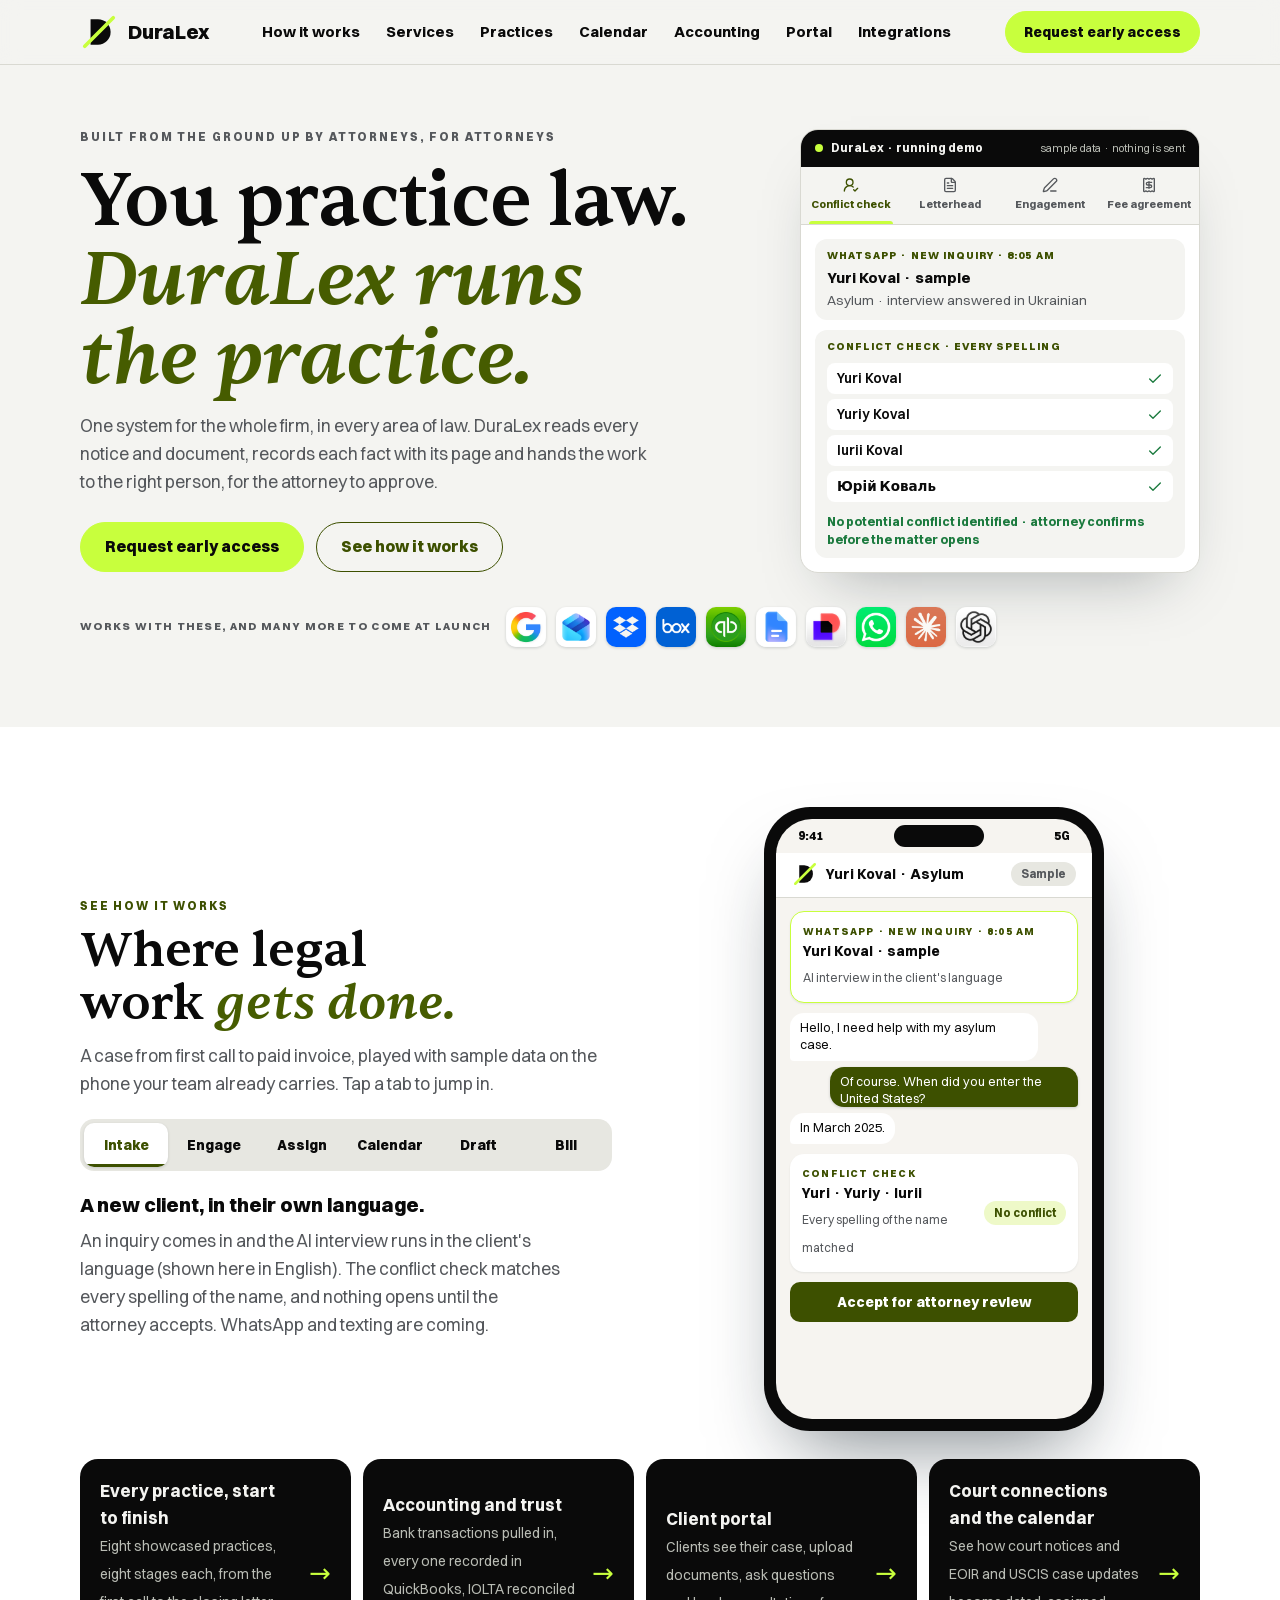
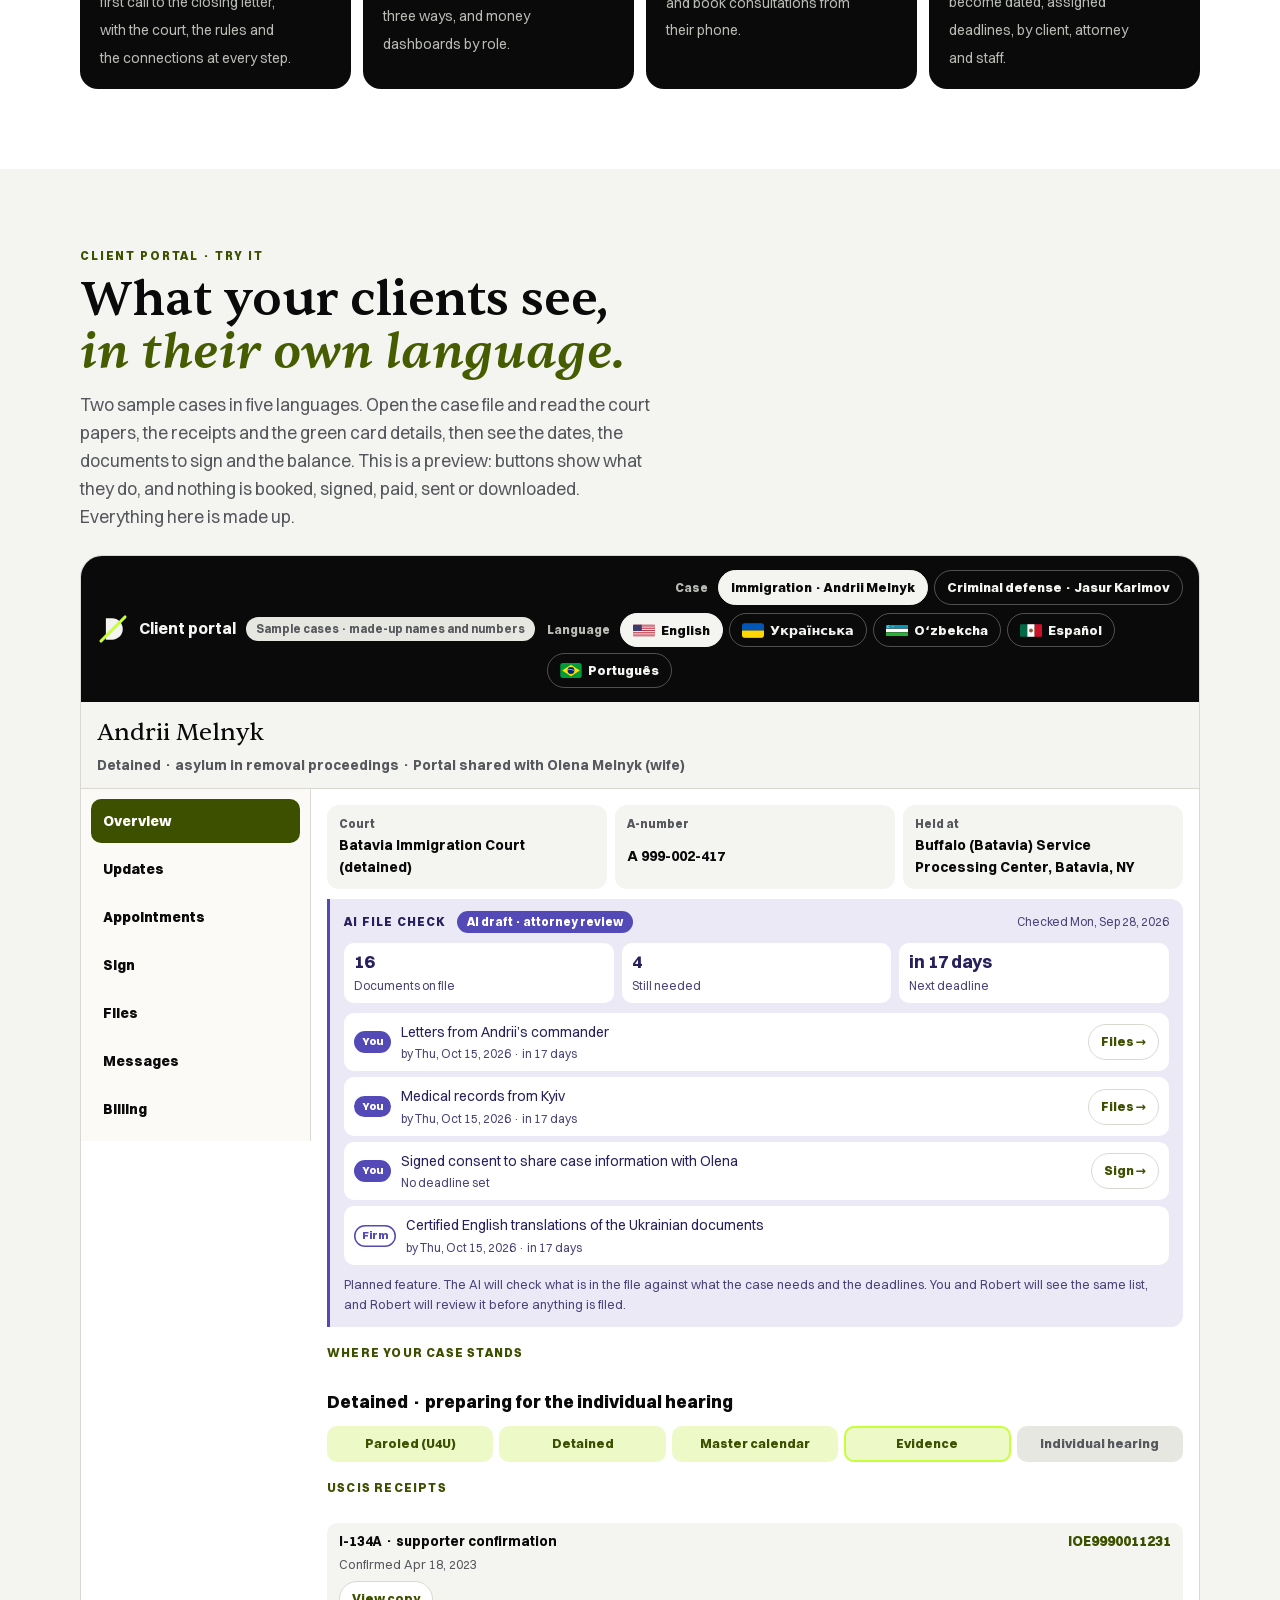
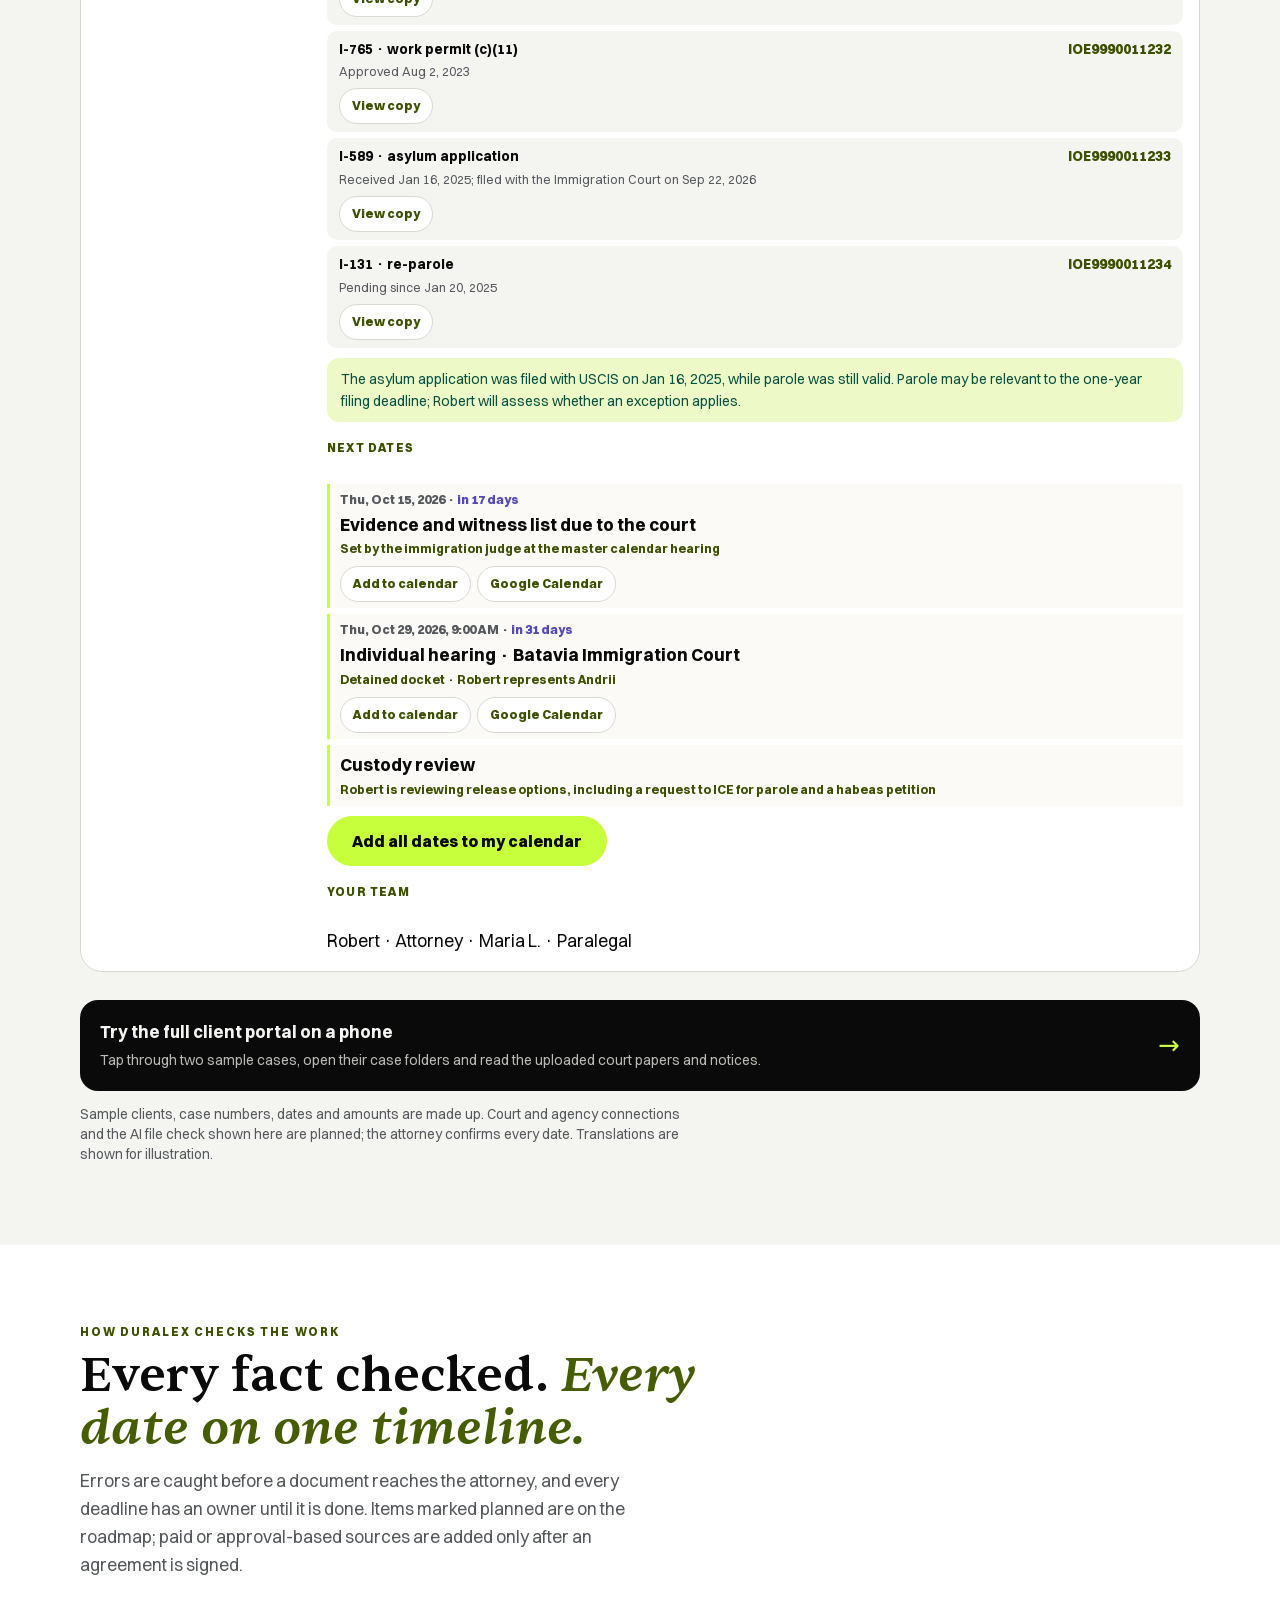
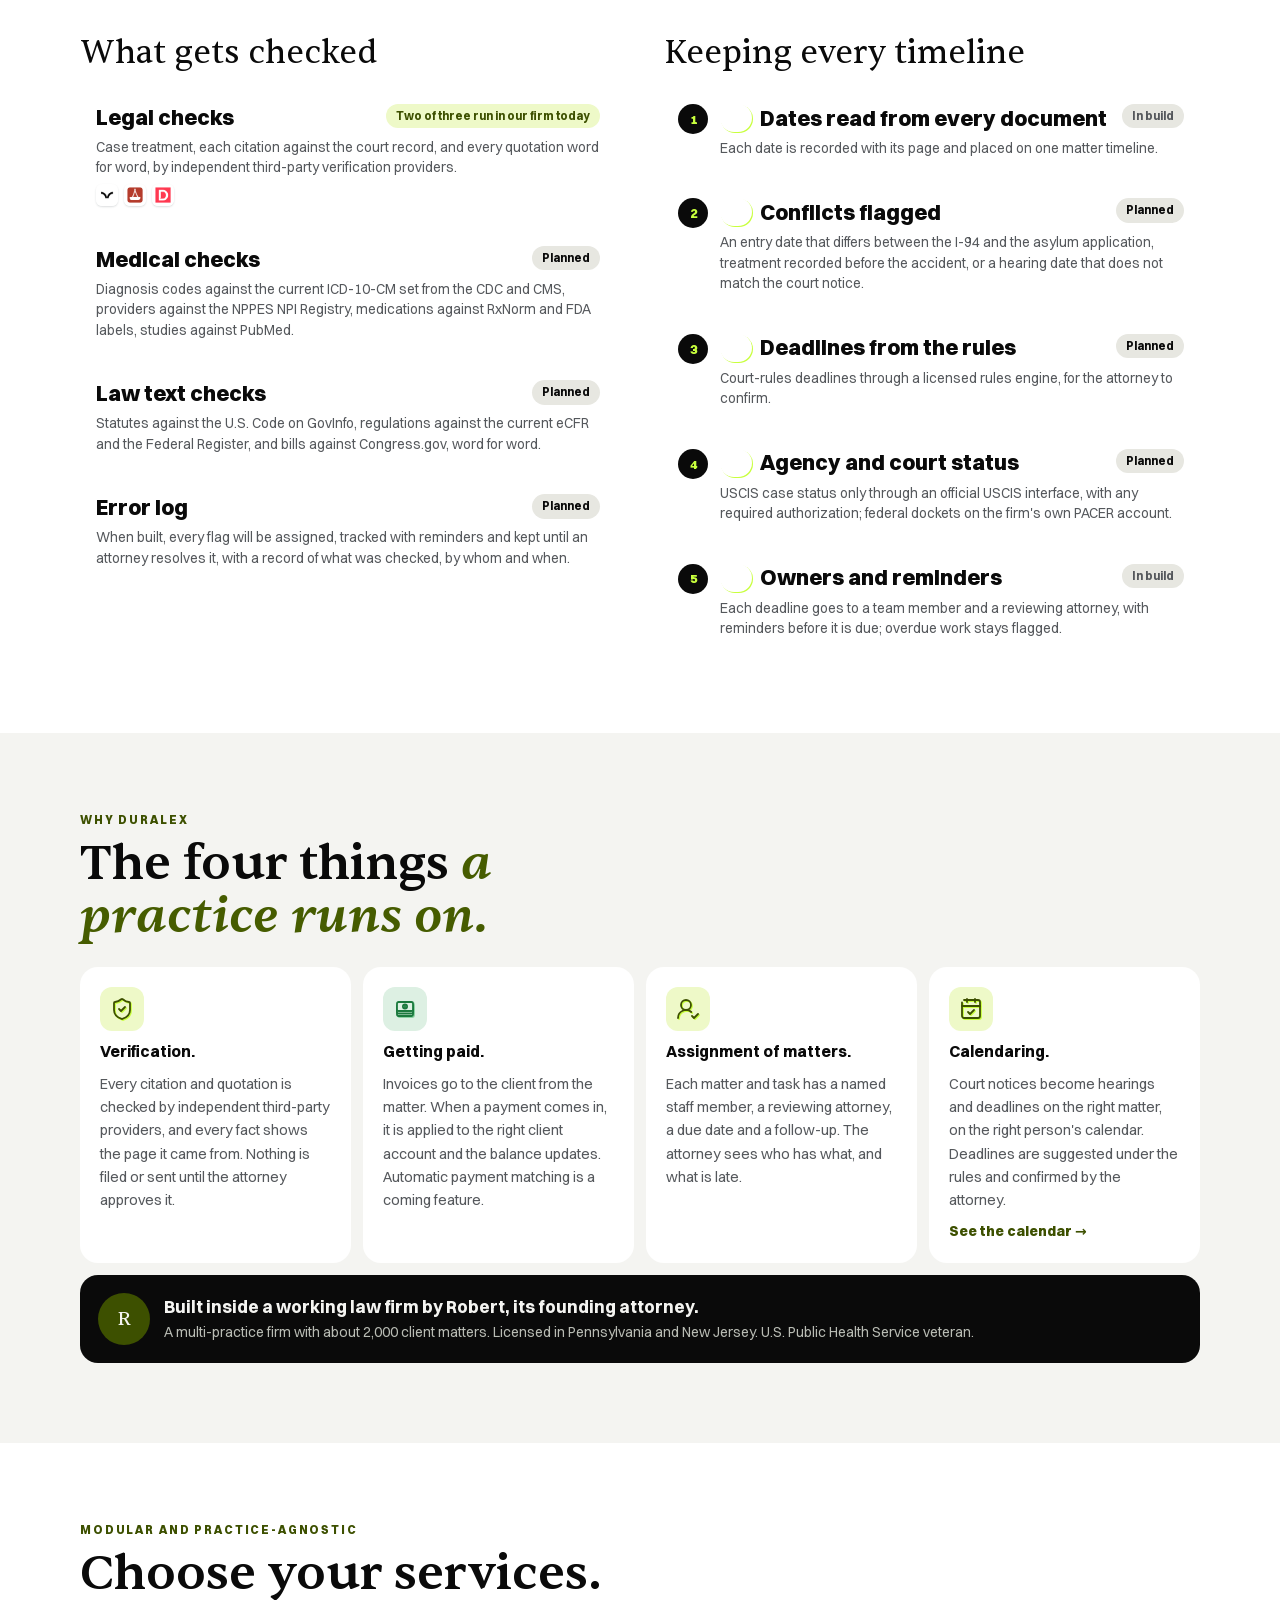
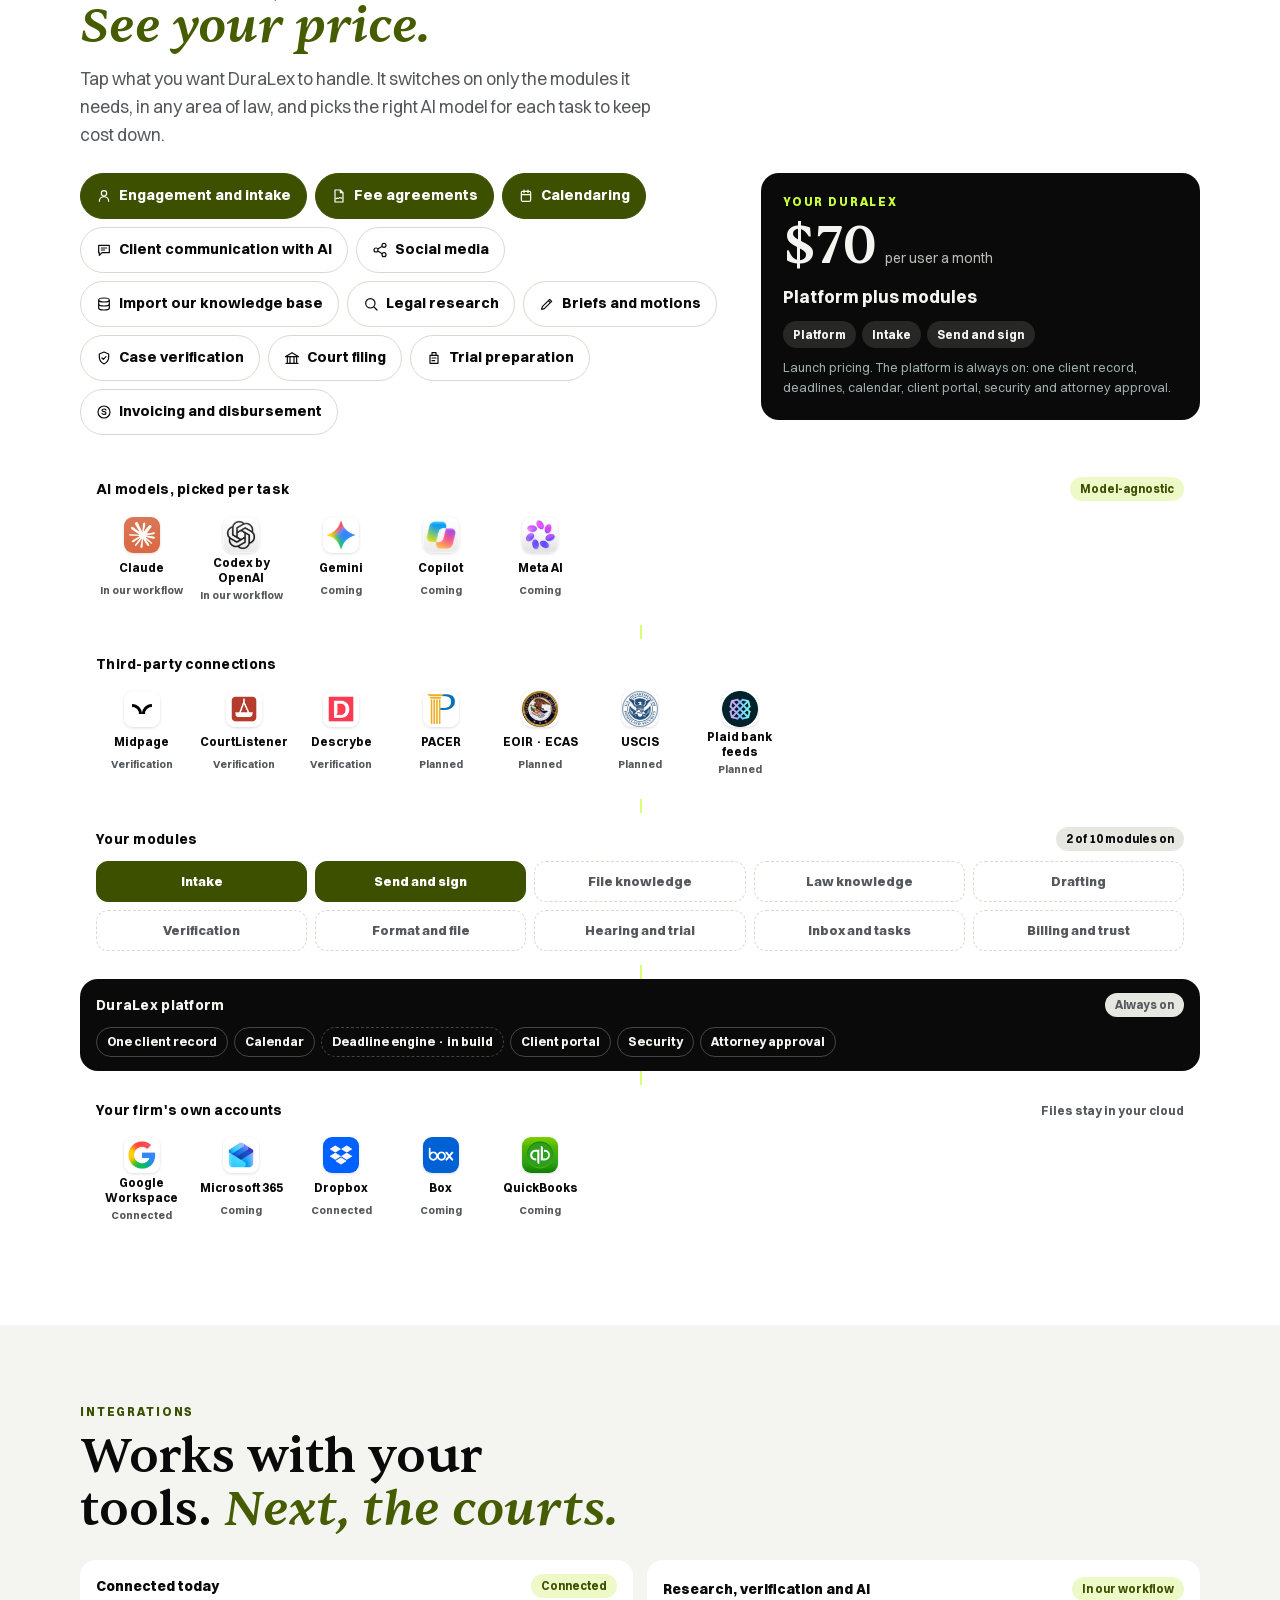
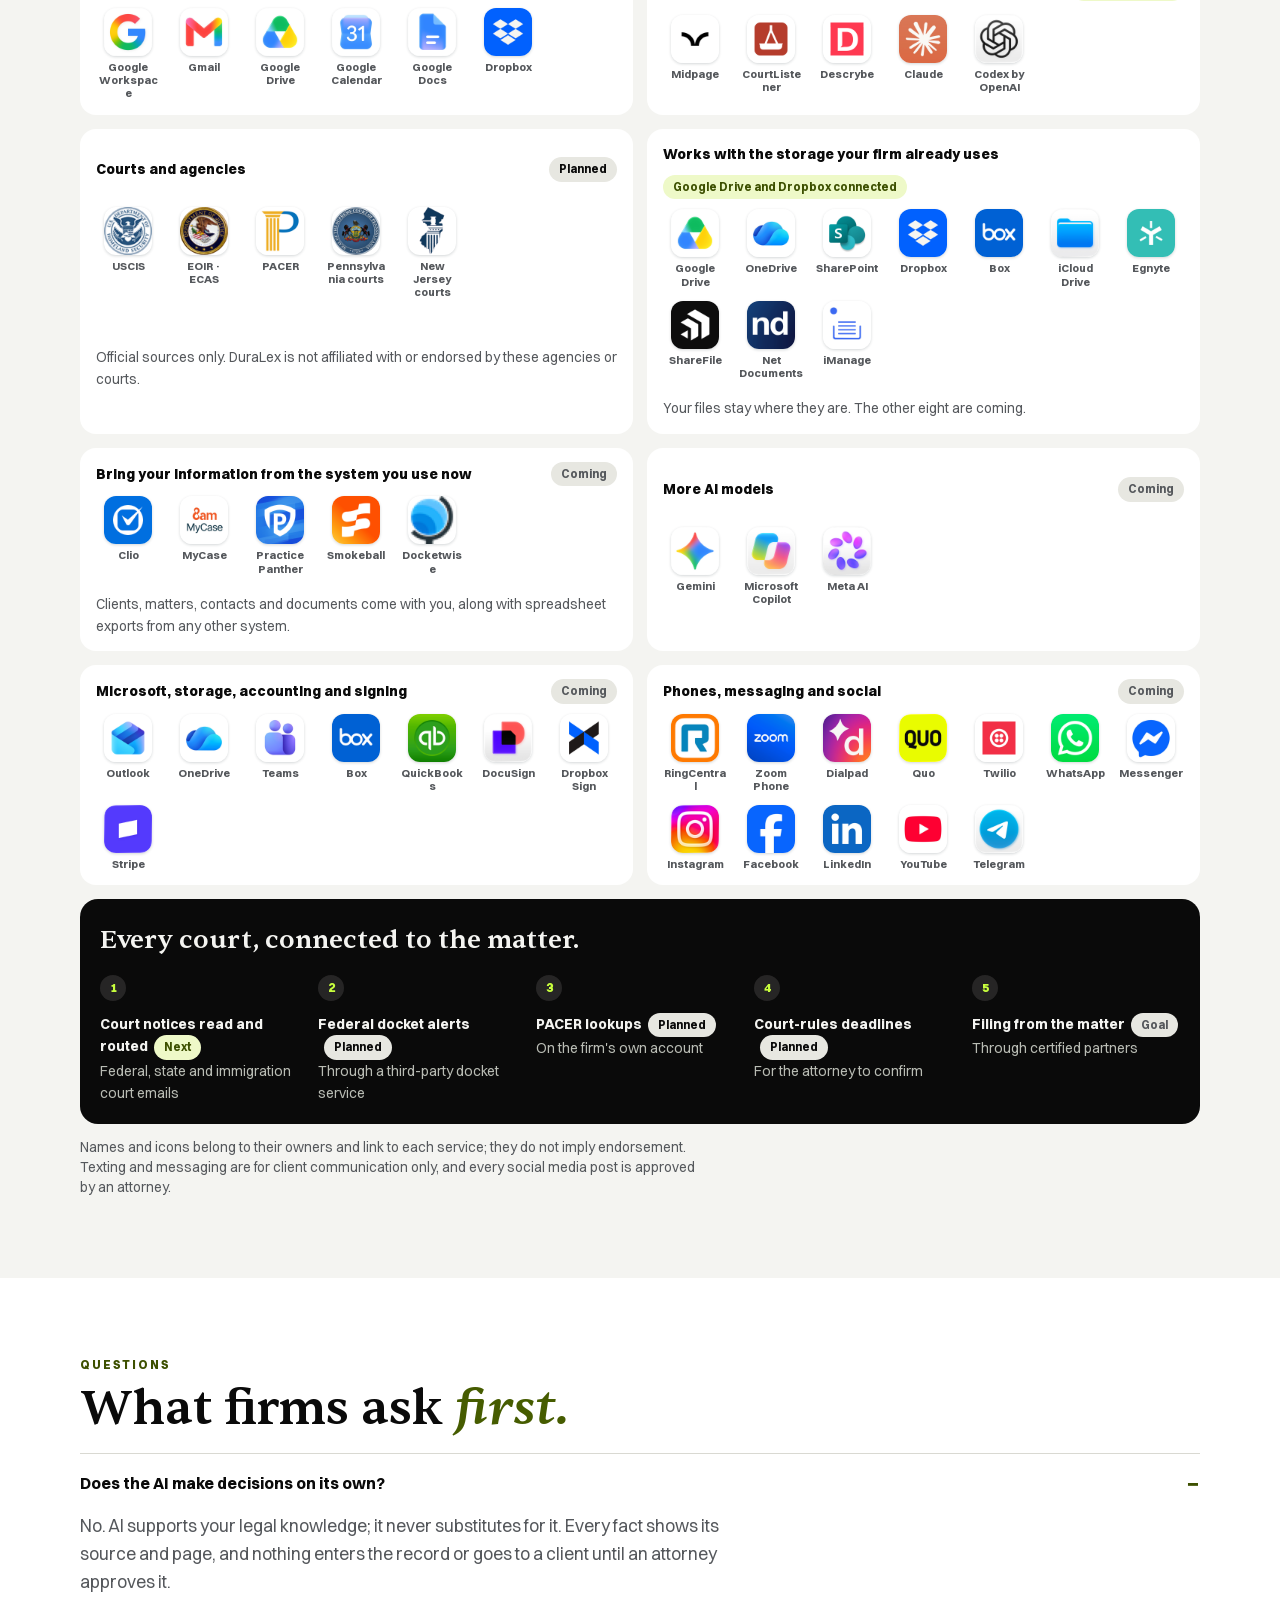
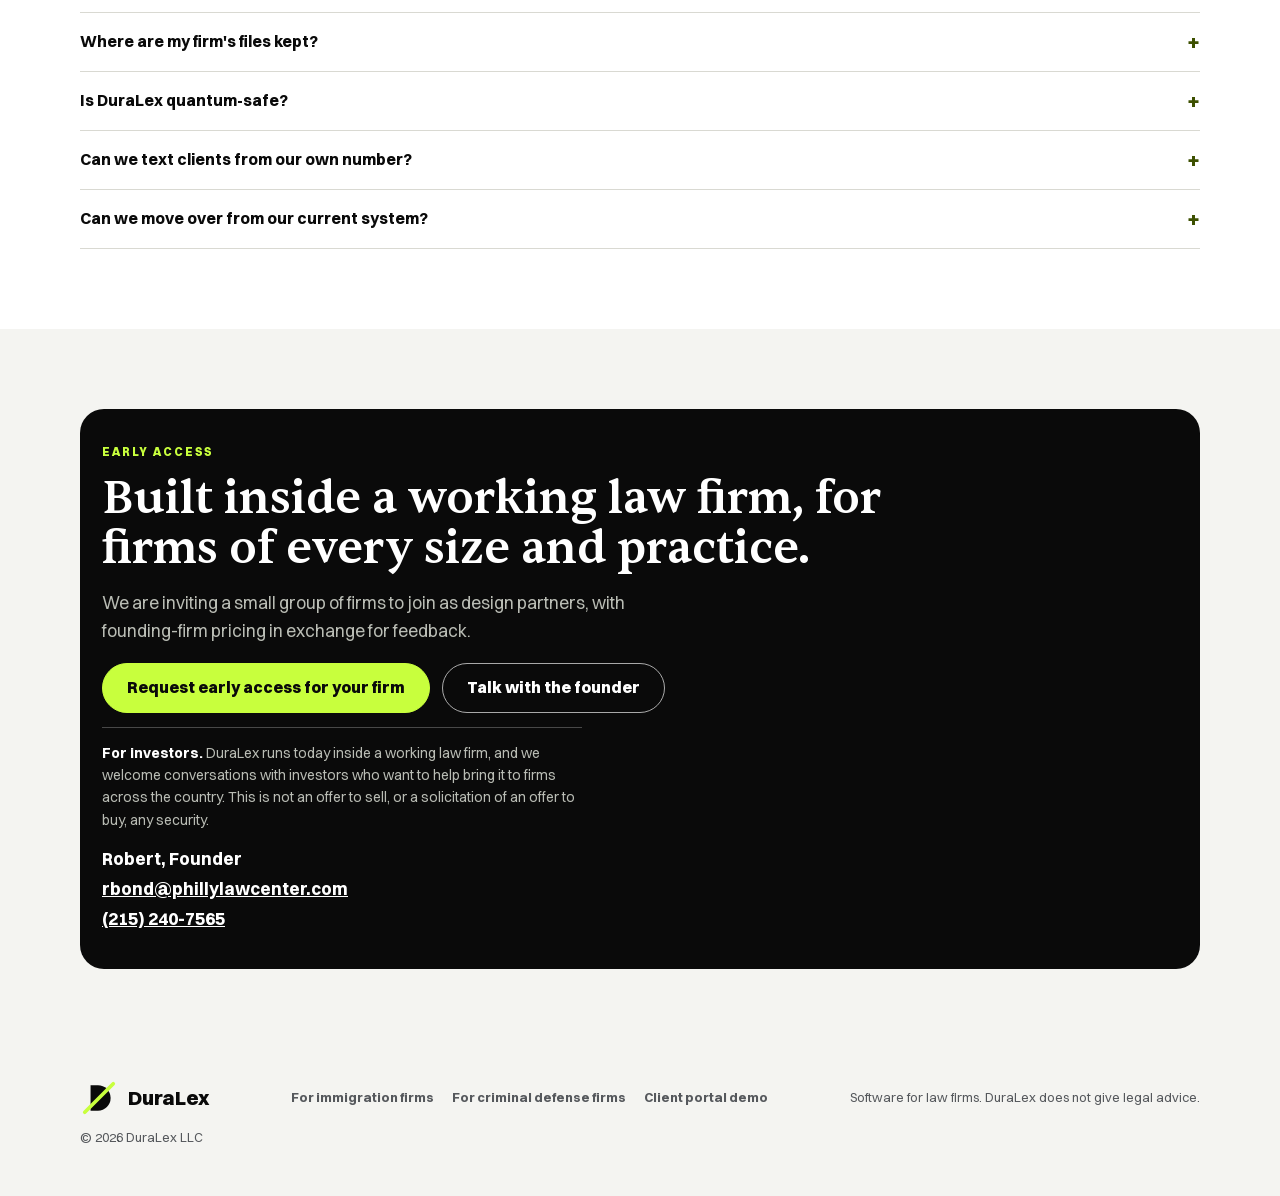
==== commit 61e0aae7: "Transparent vector logo, full export set, PWA icons - Logo no longer has a background tile; the D us" ====
--- a/index.html
+++ b/index.html
@@ -24,8 +24,12 @@
 <script type="application/ld+json">{"@context":"https://schema.org","@graph":[{"@type":"Organization","@id":"https://duralex.law/#org","name":"DuraLex","url":"https://duralex.law/","logo":"https://duralex.law/icons/duralex-mark.svg","founder":{"@type":"Person","name":"Robert Bond","jobTitle":"Attorney"},"areaServed":"US","address":{"@type":"PostalAddress","addressLocality":"Philadelphia","addressRegion":"PA","addressCountry":"US"}},{"@type":"WebSite","@id":"https://duralex.law/#site","url":"https://duralex.law/","name":"DuraLex","publisher":{"@id":"https://duralex.law/#org"},"inLanguage":"en"},{"@type":"FAQPage","@id":"https://duralex.law/#faq","mainEntity":[{"@type":"Question","name":"Does the AI make decisions on its own?","acceptedAnswer":{"@type":"Answer","text":"No. AI supports your legal knowledge; it never substitutes for it. Every fact shows its source and page, and nothing enters the record or goes to a client until an attorney approves it."}},{"@type":"Question","name":"Where are my firm's files kept?","acceptedAnswer":{"@type":"Answer","text":"In your firm's own cloud storage. DuraLex organizes and reads the files where they are."}},{"@type":"Question","name":"Is DuraLex quantum-safe?","acceptedAnswer":{"@type":"Answer","text":"Post-quantum protection is a coming feature. When enabled, connections to DuraLex will use hybrid post-quantum encryption following the NIST standards published in August 2024."}},{"@type":"Question","name":"Can we text clients from our own number?","acceptedAnswer":{"@type":"Answer","text":"That is a coming feature, through business phone systems such as RingCentral, Quo, Dialpad and Zoom Phone, or Twilio for a number you already have. Texting is for client communication only."}},{"@type":"Question","name":"Can we move over from our current system?","acceptedAnswer":{"@type":"Answer","text":"Yes. Early-access firms have their data moved over at no charge."}}],"isPartOf":{"@id":"https://duralex.law/#site"}}]}</script>
 <meta name="theme-color" content="#0A0A0A">
 <meta name="referrer" content="strict-origin-when-cross-origin">
-<meta http-equiv="Content-Security-Policy" content="default-src 'self'; base-uri 'self'; object-src 'none'; form-action 'self'; connect-src 'self'; img-src 'self' data:; font-src 'self'; style-src 'self' 'unsafe-inline'; script-src 'self' 'sha256-qOhFsq0QMV2REqNwk5hGH5bZE9SkX6gt6yeyKdYPv+U=' 'sha256-aorP5sosdQ5rgzO6qm4xQWhjtxThdFkmcvMQKpIMk5M='; media-src 'self'">
+<meta http-equiv="Content-Security-Policy" content="default-src 'self'; base-uri 'self'; object-src 'none'; form-action 'self'; connect-src 'self' https://www.googletagmanager.com https://*.google-analytics.com https://*.google.com; img-src 'self' data: https://www.googletagmanager.com https://*.google-analytics.com; font-src 'self'; style-src 'self' 'unsafe-inline'; script-src 'self' https://www.googletagmanager.com 'sha256-qOhFsq0QMV2REqNwk5hGH5bZE9SkX6gt6yeyKdYPv+U=' 'sha256-aorP5sosdQ5rgzO6qm4xQWhjtxThdFkmcvMQKpIMk5M='; media-src 'self'">
+<script async src="https://www.googletagmanager.com/gtag/js?id=G-MRZN1ZN2RH"></script>
+<script src="/assets/analytics.js"></script>
+<link rel="icon" href="icons/favicon.ico" sizes="48x48">
 <link rel="icon" type="image/svg+xml" href="icons/duralex-mark.svg">
+<link rel="manifest" href="manifest.webmanifest">
 <link rel="apple-touch-icon" href="icons/apple-touch-icon.png">
 <script>document.documentElement.classList.add("js")</script>
 <link rel="stylesheet" href="/site.css">
@@ -35,14 +39,14 @@
 <a class="skip" href="#top">Skip to content</a>
 <header class="nav">
   <div class="wrap">
-    <a class="brand" href="#top"><svg class="logo" aria-hidden="true" xmlns="http://www.w3.org/2000/svg" viewBox="0 0 72 72"><rect class="lt" width="72" height="72" rx="16" fill="#0A0A0A"/><path class="ld" d="M20 12h14a24 24 0 0 1 0 48H20z" fill="#F4F4F1"/><path d="M9 63L63 9" stroke="#C8FF3D" stroke-width="15" stroke-linecap="round" opacity=".22"/><path d="M9 63L63 9" stroke="#C8FF3D" stroke-width="7" stroke-linecap="round"/></svg><b>DuraLex</b></a>
+    <a class="brand" href="#top"><svg class="logo" aria-hidden="true" xmlns="http://www.w3.org/2000/svg" viewBox="0 0 72 72"><path d="M20 12h14a24 24 0 0 1 0 48H20z" fill="currentColor"/><path d="M9 63L63 9" stroke="#C8FF3D" stroke-width="7" stroke-linecap="round" fill="none"/></svg><b>DuraLex</b></a>
     <nav class="links" aria-label="Main"><a href="#how">How it works</a><a href="#services">Services</a><a href="/practices/">Practices</a><a href="/calendar/">Calendar</a><a href="/accounting/">Accounting</a><a href="/portal/">Portal</a><a href="#integrations">Integrations</a></nav>
     <a class="btn solid" href="#access">Request early access</a>
     <button class="menubtn" type="button" id="openMenu" aria-label="Open menu" aria-expanded="false" aria-controls="drawer"><svg width="20" height="20" viewBox="0 0 24 24" fill="none" stroke="currentColor" stroke-width="1.8" stroke-linecap="round" stroke-linejoin="round" aria-hidden="true"><path d="M4 5h16"/> <path d="M4 12h16"/> <path d="M4 19h16"/></svg></button>
   </div>
 </header>
 <div class="drawer" id="drawer" hidden>
-  <div style="display:flex;justify-content:space-between;align-items:center"><span class="brand" style="color:var(--ondark)"><svg class="logo" aria-hidden="true" xmlns="http://www.w3.org/2000/svg" viewBox="0 0 72 72"><rect class="lt" width="72" height="72" rx="16" fill="#0A0A0A"/><path class="ld" d="M20 12h14a24 24 0 0 1 0 48H20z" fill="#F4F4F1"/><path d="M9 63L63 9" stroke="#C8FF3D" stroke-width="15" stroke-linecap="round" opacity=".22"/><path d="M9 63L63 9" stroke="#C8FF3D" stroke-width="7" stroke-linecap="round"/></svg><b>DuraLex</b></span><button class="menubtn" type="button" id="closeMenu" aria-label="Close menu" style="background:transparent;color:var(--ondark);border-color:rgba(243,241,236,.3)"><svg width="20" height="20" viewBox="0 0 24 24" fill="none" stroke="currentColor" stroke-width="1.8" stroke-linecap="round" stroke-linejoin="round" aria-hidden="true"><path d="M18 6 6 18"/> <path d="m6 6 12 12"/></svg></button></div>
+  <div style="display:flex;justify-content:space-between;align-items:center"><span class="brand" style="color:var(--ondark)"><svg class="logo" aria-hidden="true" xmlns="http://www.w3.org/2000/svg" viewBox="0 0 72 72"><path d="M20 12h14a24 24 0 0 1 0 48H20z" fill="currentColor"/><path d="M9 63L63 9" stroke="#C8FF3D" stroke-width="7" stroke-linecap="round" fill="none"/></svg><b>DuraLex</b></span><button class="menubtn" type="button" id="closeMenu" aria-label="Close menu" style="background:transparent;color:var(--ondark);border-color:rgba(243,241,236,.3)"><svg width="20" height="20" viewBox="0 0 24 24" fill="none" stroke="currentColor" stroke-width="1.8" stroke-linecap="round" stroke-linejoin="round" aria-hidden="true"><path d="M18 6 6 18"/> <path d="m6 6 12 12"/></svg></button></div>
   <nav aria-label="Menu"><a href="#how">How it works</a><a href="#services">Services</a><a href="/practices/">Practices</a><a href="#why">Why DuraLex</a><a href="/calendar/">Calendar</a><a href="/accounting/">Accounting</a><a href="/portal/">Client portal</a><a href="#integrations">Integrations</a><a href="#faq">Questions</a><a href="#access">For investors</a></nav>
   <a class="btn" href="#access" style="background:var(--gold);border-color:var(--gold);color:var(--navy)">Request early access</a>
 </div>
@@ -114,7 +118,7 @@
     <div class="phone reveal" id="phone">
       <div class="screen">
         <div class="sbar"><span>9:41</span><i></i><span>5G</span></div>
-        <div class="apphead"><svg class="logo" aria-hidden="true" xmlns="http://www.w3.org/2000/svg" viewBox="0 0 72 72"><rect class="lt" width="72" height="72" rx="16" fill="#0A0A0A"/><path class="ld" d="M20 12h14a24 24 0 0 1 0 48H20z" fill="#F4F4F1"/><path d="M9 63L63 9" stroke="#C8FF3D" stroke-width="15" stroke-linecap="round" opacity=".22"/><path d="M9 63L63 9" stroke="#C8FF3D" stroke-width="7" stroke-linecap="round"/></svg><b>Yuri Koval · Asylum</b><span class="chip soon">Sample</span></div>
+        <div class="apphead"><svg class="logo" aria-hidden="true" xmlns="http://www.w3.org/2000/svg" viewBox="0 0 72 72"><path d="M20 12h14a24 24 0 0 1 0 48H20z" fill="currentColor"/><path d="M9 63L63 9" stroke="#C8FF3D" stroke-width="7" stroke-linecap="round" fill="none"/></svg><b>Yuri Koval · Asylum</b><span class="chip soon">Sample</span></div>
         <div class="tap" id="tap"></div>
 
         <div class="pane on" id="demo-panel-0" role="tabpanel" aria-labelledby="demo-tab-0" tabindex="0" data-pane="0">
@@ -194,7 +198,7 @@
     <div class="head reveal"><div class="eyebrow">Client portal · try it</div><h2 class="h2">What your clients see, <em>in their own language.</em></h2><p class="sub">Two sample cases in five languages. Open the case file and read the court papers, the receipts and the green card details, then see the dates, the documents to sign and the balance. This is a preview: buttons show what they do, and nothing is booked, signed, paid, sent or downloaded. Everything here is made up.</p></div>
     <div class="cpd reveal" id="cpd" lang="en">
       <div class="cpd-top">
-        <div class="cpd-brand"><svg class="logo" aria-hidden="true" xmlns="http://www.w3.org/2000/svg" viewBox="0 0 72 72"><rect class="lt" width="72" height="72" rx="16" fill="#0A0A0A"/><path class="ld" d="M20 12h14a24 24 0 0 1 0 48H20z" fill="#F4F4F1"/><path d="M9 63L63 9" stroke="#C8FF3D" stroke-width="15" stroke-linecap="round" opacity=".22"/><path d="M9 63L63 9" stroke="#C8FF3D" stroke-width="7" stroke-linecap="round"/></svg><b class="cpd-title">Client portal</b><span class="chip soon cpd-sample">Sample cases</span></div>
+        <div class="cpd-brand"><svg class="logo" aria-hidden="true" xmlns="http://www.w3.org/2000/svg" viewBox="0 0 72 72"><path d="M20 12h14a24 24 0 0 1 0 48H20z" fill="currentColor"/><path d="M9 63L63 9" stroke="#C8FF3D" stroke-width="7" stroke-linecap="round" fill="none"/></svg><b class="cpd-title">Client portal</b><span class="chip soon cpd-sample">Sample cases</span></div>
         <div class="cpd-ctrls">
           <div class="cpd-grp" role="group" aria-labelledby="cpdCaseLbl"><span id="cpdCaseLbl">Case</span><button type="button" class="cpd-case" data-c="imm" aria-pressed="true"></button><button type="button" class="cpd-case" data-c="crim" aria-pressed="false"></button></div>
           <div class="cpd-grp" role="group" aria-labelledby="cpdLangLbl"><span id="cpdLangLbl">Language</span><button type="button" class="cpd-lang" data-l="en" aria-pressed="true"><svg viewBox="0 0 19 10" aria-hidden="true"><rect width="19" height="10" fill="#fff"/><rect y="0.000" width="19" height="0.769" fill="#B22234"/><rect y="1.538" width="19" height="0.769" fill="#B22234"/><rect y="3.076" width="19" height="0.769" fill="#B22234"/><rect y="4.614" width="19" height="0.769" fill="#B22234"/><rect y="6.152" width="19" height="0.769" fill="#B22234"/><rect y="7.690" width="19" height="0.769" fill="#B22234"/><rect y="9.228" width="19" height="0.769" fill="#B22234"/><rect width="7.6" height="5.38" fill="#3C3B6E"/></svg>English</button><button type="button" class="cpd-lang" data-l="uk" lang="uk" aria-pressed="false"><svg viewBox="0 0 3 2" aria-hidden="true"><rect width="3" height="1" fill="#0057B7"/><rect y="1" width="3" height="1" fill="#FFD700"/></svg>Українська</button><button type="button" class="cpd-lang" data-l="uz" lang="uz" aria-pressed="false"><svg viewBox="0 0 250 125" aria-hidden="true"><rect width="250" height="41" fill="#0099B5"/><rect y="41" width="250" height="2.5" fill="#CE1126"/><rect y="43.5" width="250" height="38" fill="#fff"/><rect y="81.5" width="250" height="2.5" fill="#CE1126"/><rect y="84" width="250" height="41" fill="#1EB53A"/><circle cx="30" cy="20.5" r="14" fill="#fff"/><circle cx="35" cy="20.5" r="12.2" fill="#0099B5"/><circle cx="70" cy="10" r="2.2" fill="#fff"/><circle cx="80" cy="10" r="2.2" fill="#fff"/><circle cx="90" cy="10" r="2.2" fill="#fff"/><circle cx="60" cy="20" r="2.2" fill="#fff"/><circle cx="70" cy="20" r="2.2" fill="#fff"/><circle cx="80" cy="20" r="2.2" fill="#fff"/><circle cx="90" cy="20" r="2.2" fill="#fff"/><circle cx="50" cy="30" r="2.2" fill="#fff"/><circle cx="60" cy="30" r="2.2" fill="#fff"/><circle cx="70" cy="30" r="2.2" fill="#fff"/><circle cx="80" cy="30" r="2.2" fill="#fff"/><circle cx="90" cy="30" r="2.2" fill="#fff"/></svg>Oʻzbekcha</button><button type="button" class="cpd-lang" data-l="es" lang="es" aria-pressed="false"><svg viewBox="0 0 21 12" aria-hidden="true"><rect width="7" height="12" fill="#006847"/><rect x="7" width="7" height="12" fill="#fff"/><rect x="14" width="7" height="12" fill="#CE1126"/><circle cx="10.5" cy="6" r="1.8" fill="#8C5A2B"/></svg>Español</button><button type="button" class="cpd-lang" data-l="pt" lang="pt" aria-pressed="false"><svg viewBox="0 0 20 14" aria-hidden="true"><rect width="20" height="14" fill="#009C3B"/><path d="M10 1.6 18.2 7 10 12.4 1.8 7z" fill="#FFDF00"/><circle cx="10" cy="7" r="3.2" fill="#002776"/><path d="M6.9 6.3c2-.6 4.4-.3 6.2.9" stroke="#fff" stroke-width=".5" fill="none"/></svg>Português</button></div>
@@ -321,7 +325,7 @@
 </section>
 </main>
 
-<footer><div class="wrap"><a class="brand" href="#top"><svg class="logo" aria-hidden="true" xmlns="http://www.w3.org/2000/svg" viewBox="0 0 72 72"><rect class="lt" width="72" height="72" rx="16" fill="#0A0A0A"/><path class="ld" d="M20 12h14a24 24 0 0 1 0 48H20z" fill="#F4F4F1"/><path d="M9 63L63 9" stroke="#C8FF3D" stroke-width="15" stroke-linecap="round" opacity=".22"/><path d="M9 63L63 9" stroke="#C8FF3D" stroke-width="7" stroke-linecap="round"/></svg><b>DuraLex</b></a><nav class="fnav" aria-label="Solutions"><a href="/immigration/">For immigration firms</a><a href="/criminal-defense/">For criminal defense firms</a><a href="/portal-demo/">Client portal demo</a></nav><span>Software for law firms. DuraLex does not give legal advice.</span><span>© 2026 DuraLex LLC</span></div></footer>
+<footer><div class="wrap"><a class="brand" href="#top"><svg class="logo" aria-hidden="true" xmlns="http://www.w3.org/2000/svg" viewBox="0 0 72 72"><path d="M20 12h14a24 24 0 0 1 0 48H20z" fill="currentColor"/><path d="M9 63L63 9" stroke="#C8FF3D" stroke-width="7" stroke-linecap="round" fill="none"/></svg><b>DuraLex</b></a><nav class="fnav" aria-label="Solutions"><a href="/immigration/">For immigration firms</a><a href="/criminal-defense/">For criminal defense firms</a><a href="/portal-demo/">Client portal demo</a></nav><span>Software for law firms. DuraLex does not give legal advice.</span><span>© 2026 DuraLex LLC</span></div></footer>
 
 <script>
 (function(){
--- a/site.css
+++ b/site.css
@@ -750,7 +750,7 @@
 .cpd-folder::before{color:var(--teal)}
 .cpd-demo{background:#F6FCE3}
 .cpd-fo svg{fill:#E4F7B0;stroke:#6F8A1A}.cpd-sim #cpd .cpd-fo svg{stroke:#6F8A1A}
-.drawer .logo .lt{fill:#F4F4F1}.drawer .logo .ld{fill:#0A0A0A}
+
 /* v41 review fixes (Codex site_v41_acid): focus rings on light surfaces use olive (acid is 1.1:1 on paper); --ink defined; leftover gold/teal effects recoloured */
 :root{--ink:#0A0A0A}
 .cpd-ask input:focus,.cpd-in:focus,.cpd-fileinput:focus+.cpd-note,.cpd-up:focus-within,label.cpd-up:focus-within,.cpd-sim #cpd .cpd-panel:focus-visible,.cpd-sim #cpd .cpd-tabs [role=tab]:focus-visible,.cpd-th:focus-visible,.cpd-vx:focus-visible,.cpd-vnav button:focus-visible,.cpd-sdoc h5:focus{outline-color:var(--teal)}
